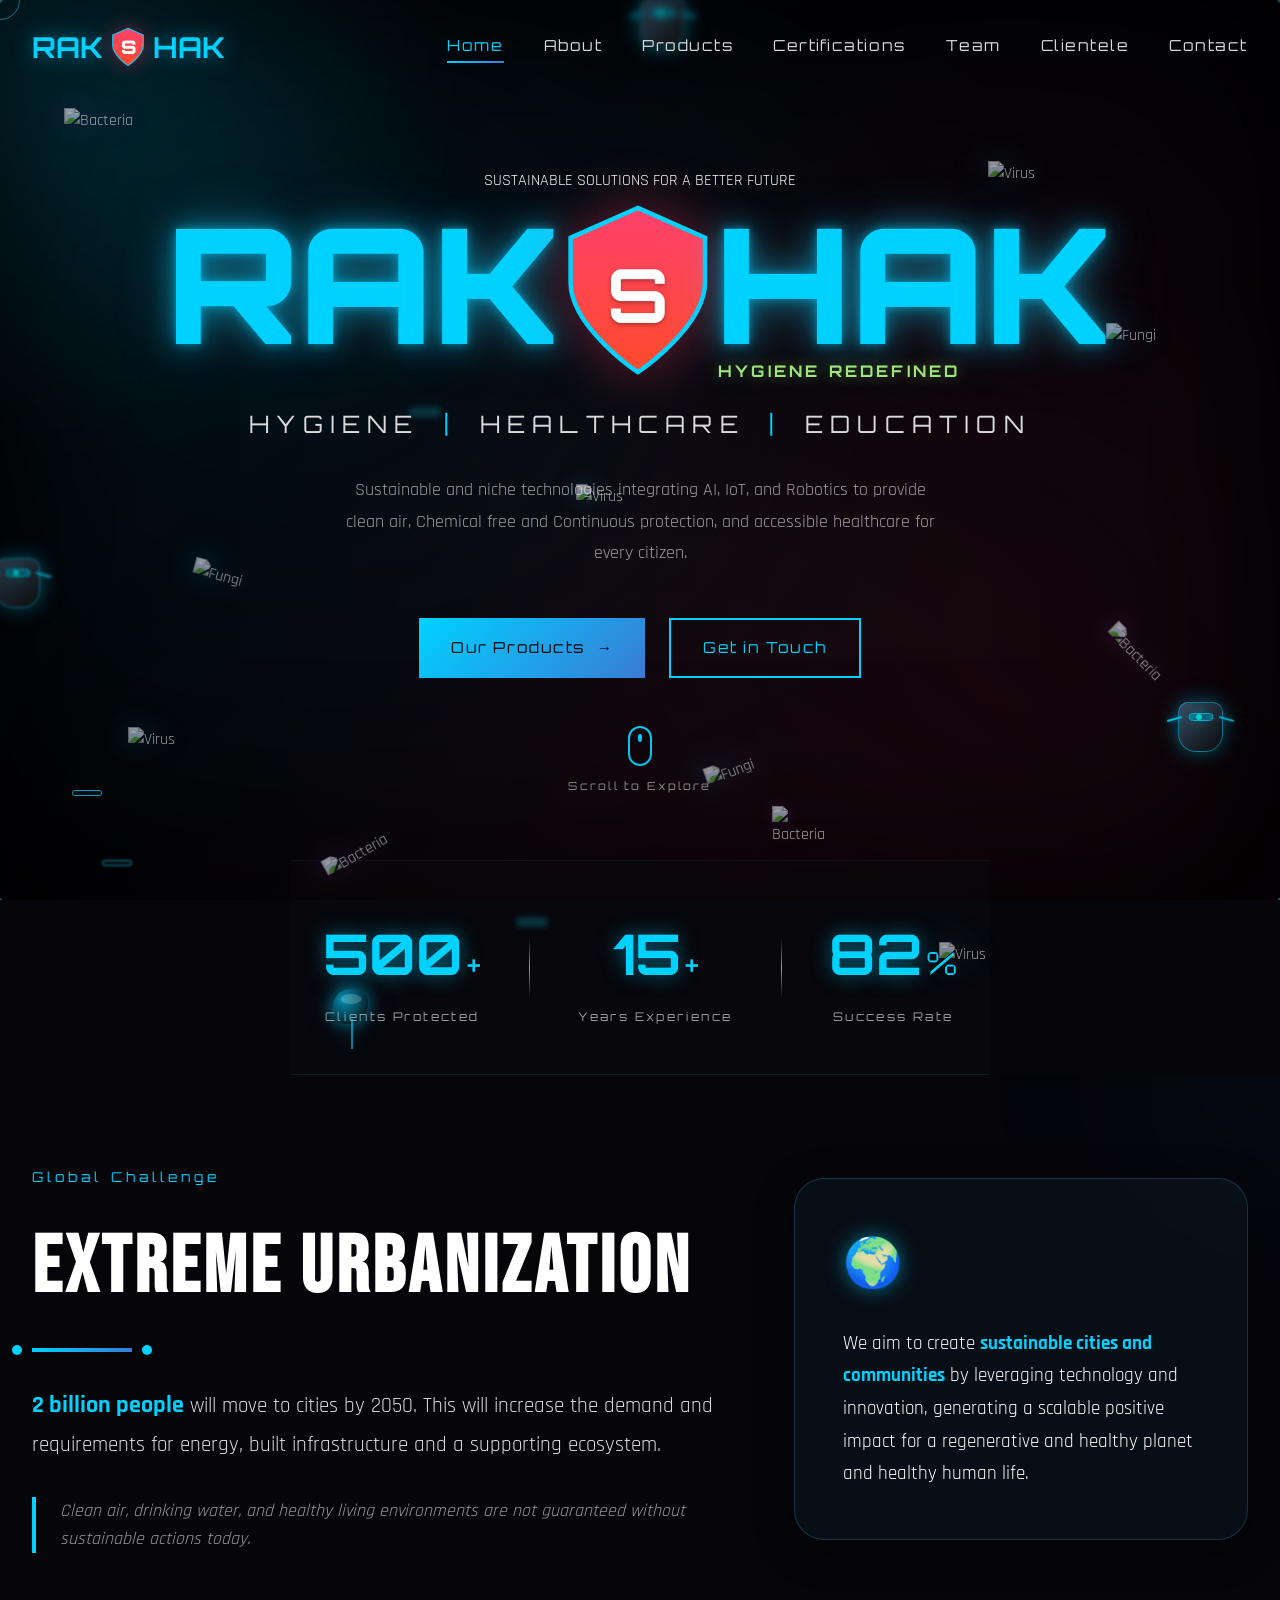
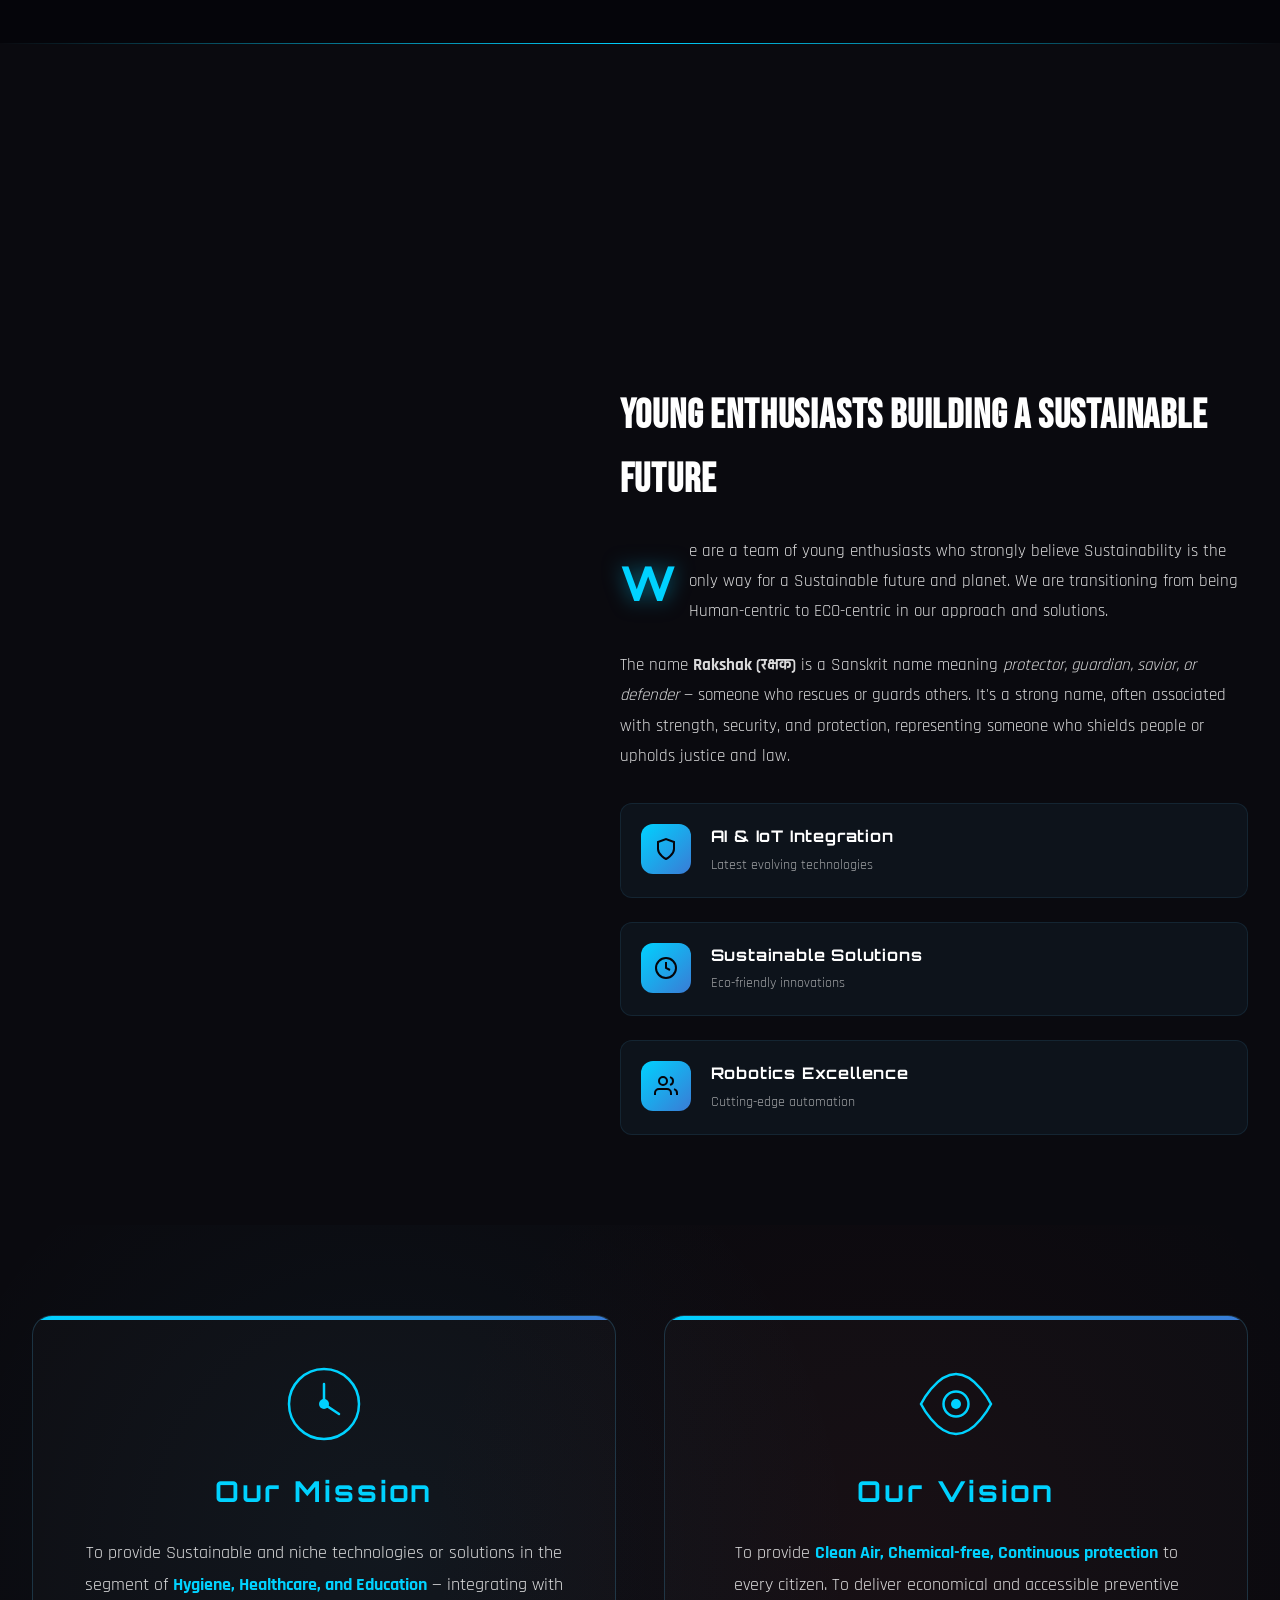
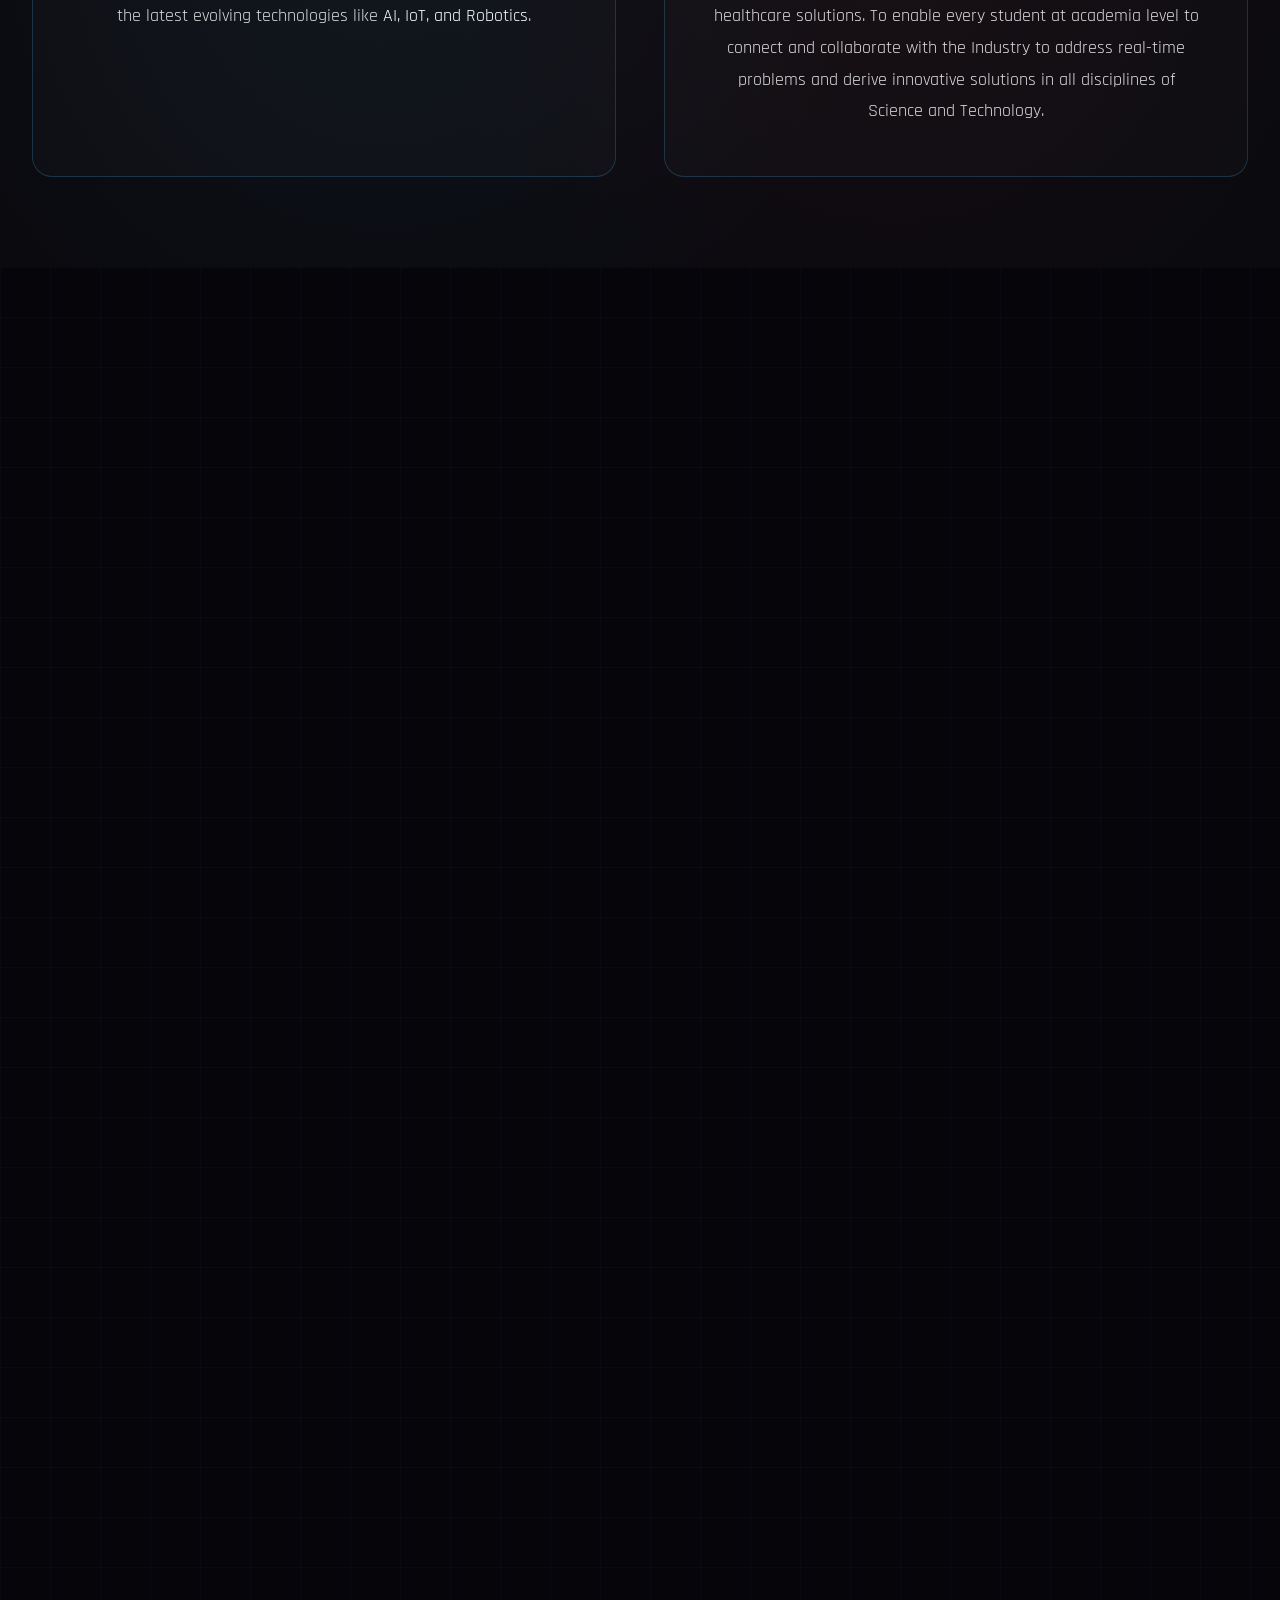
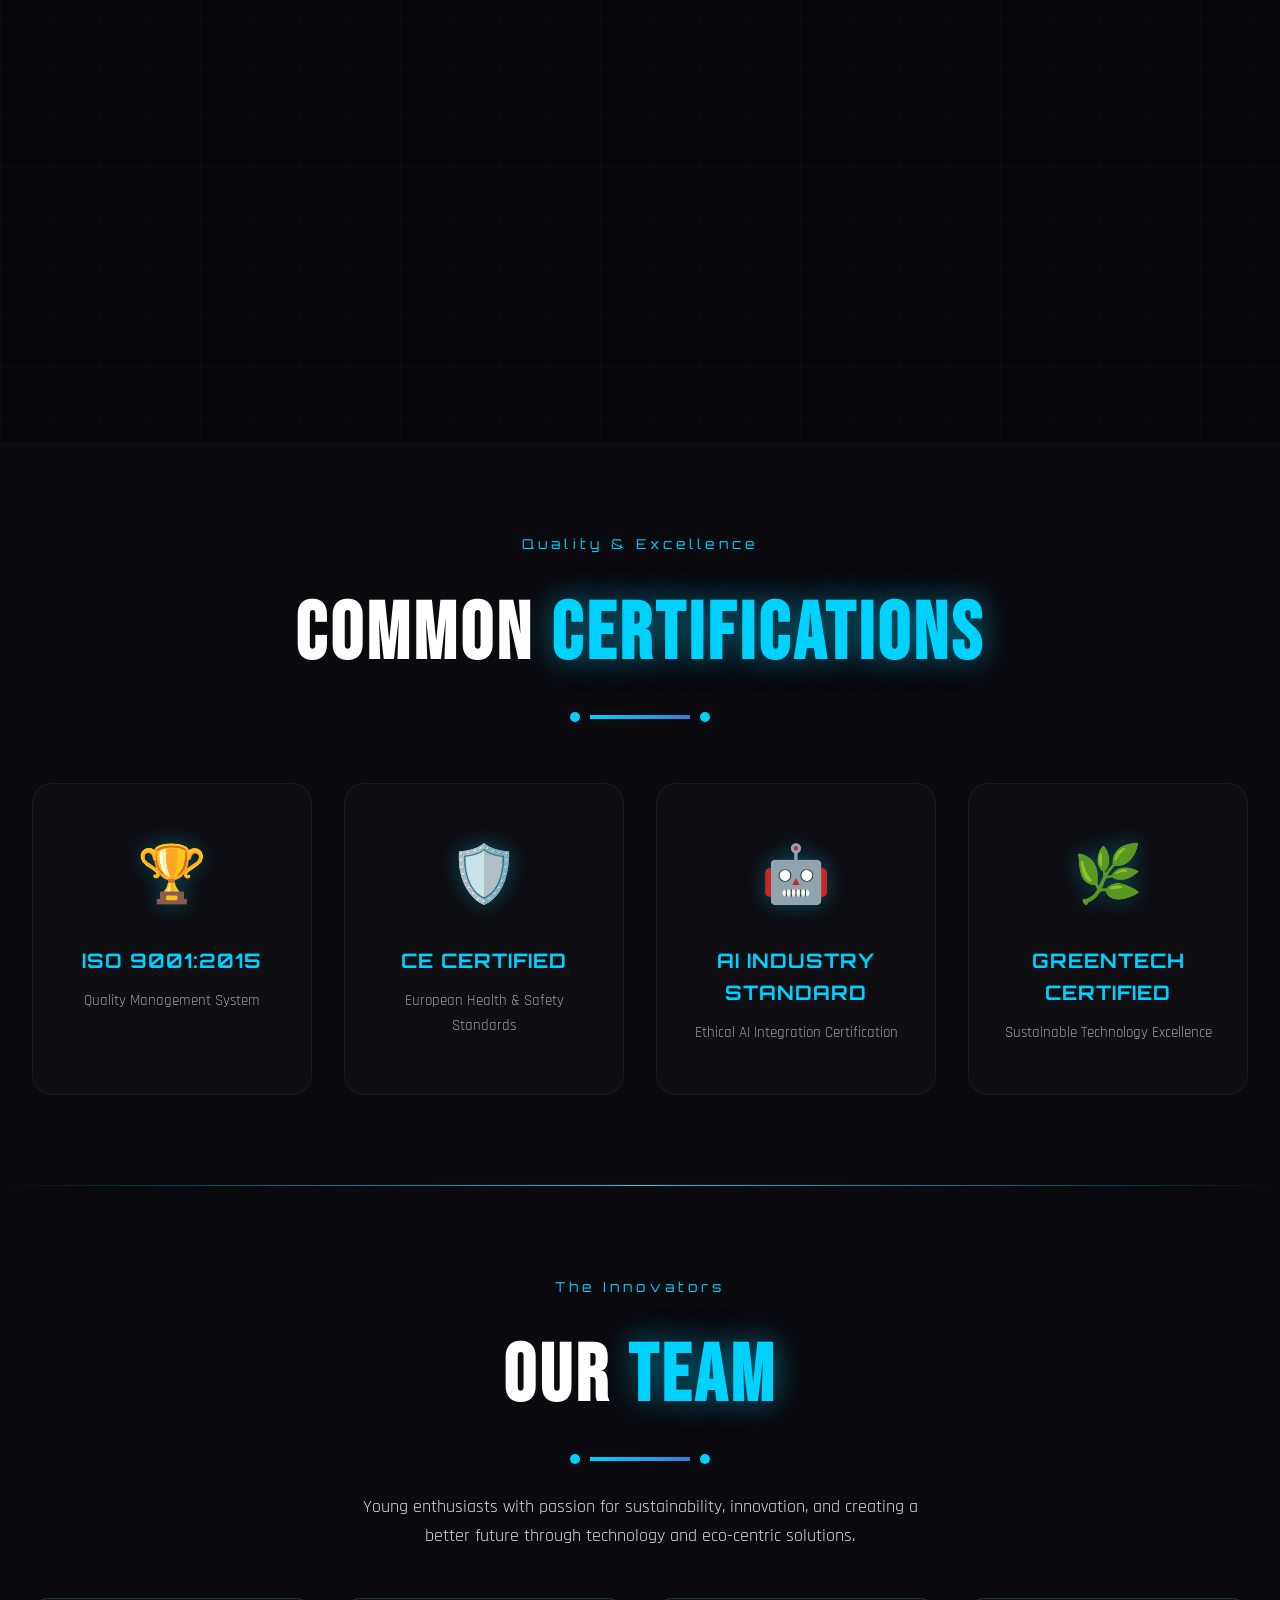
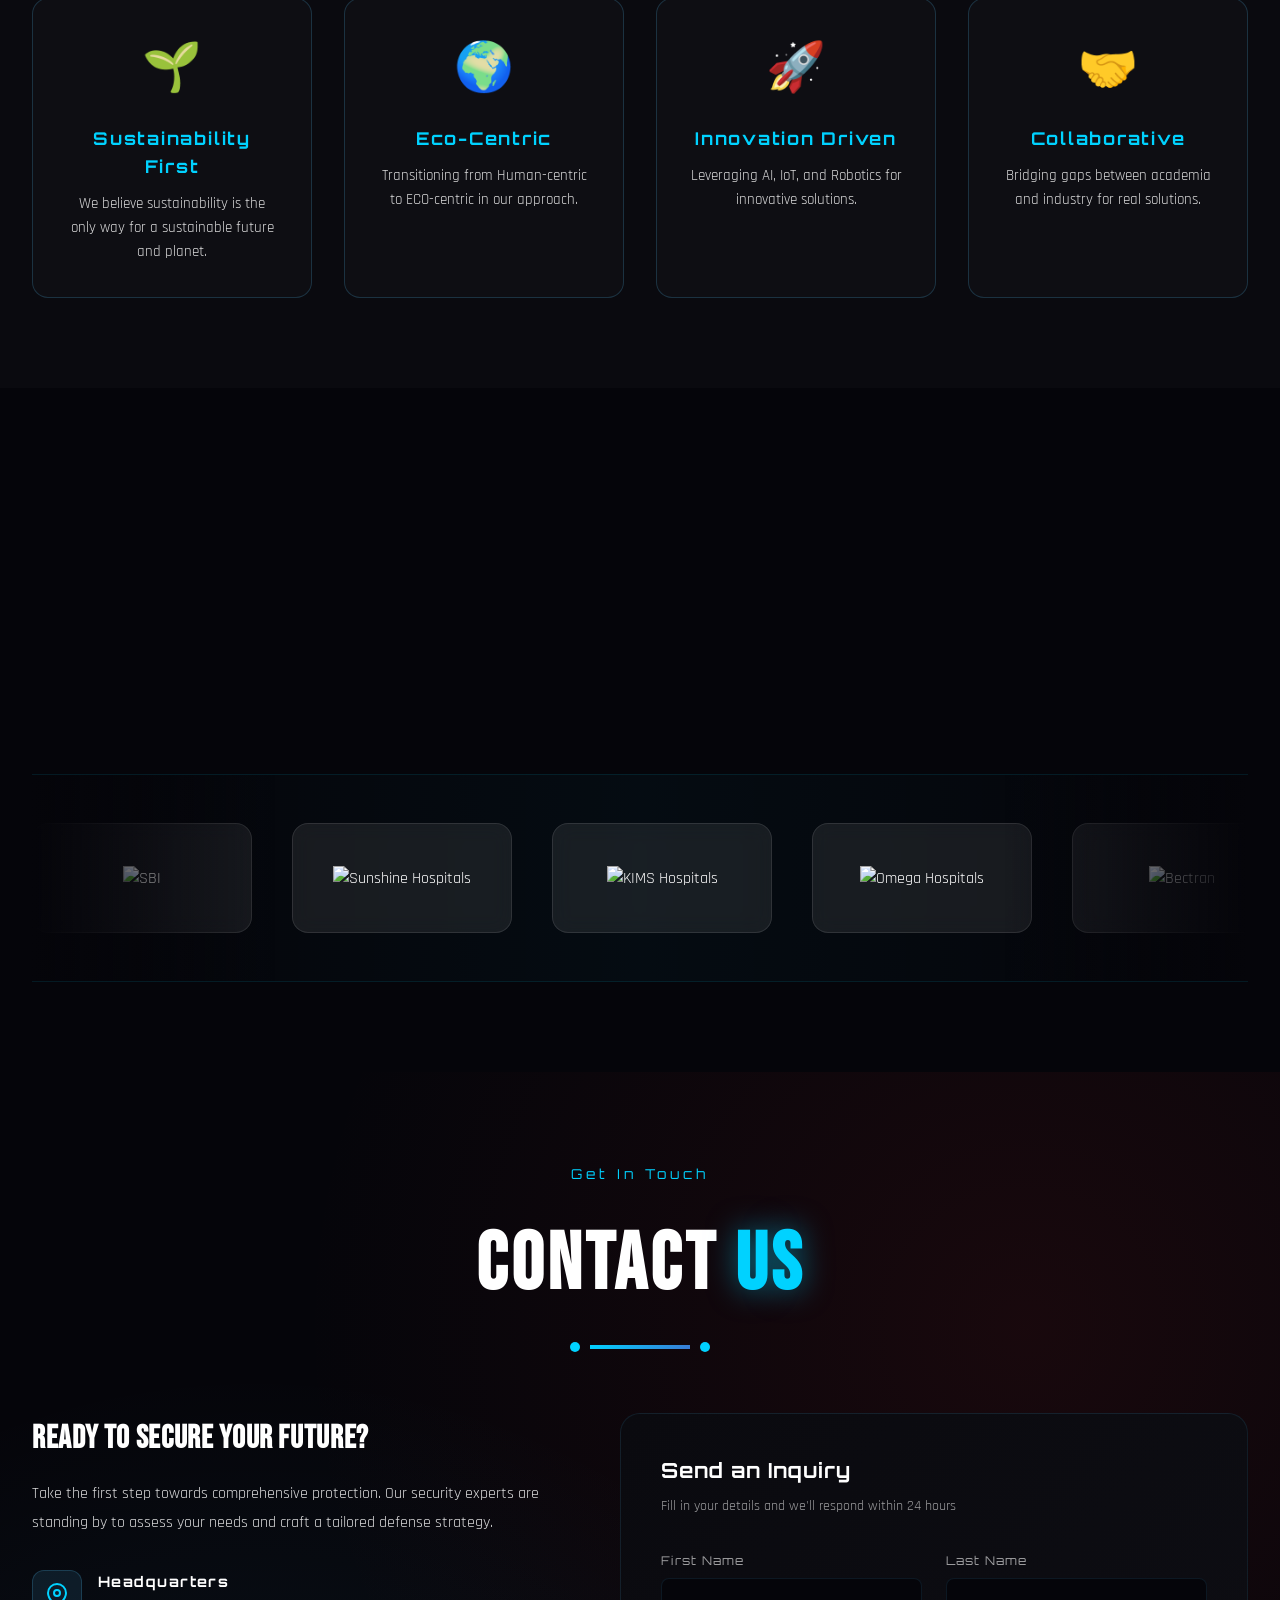
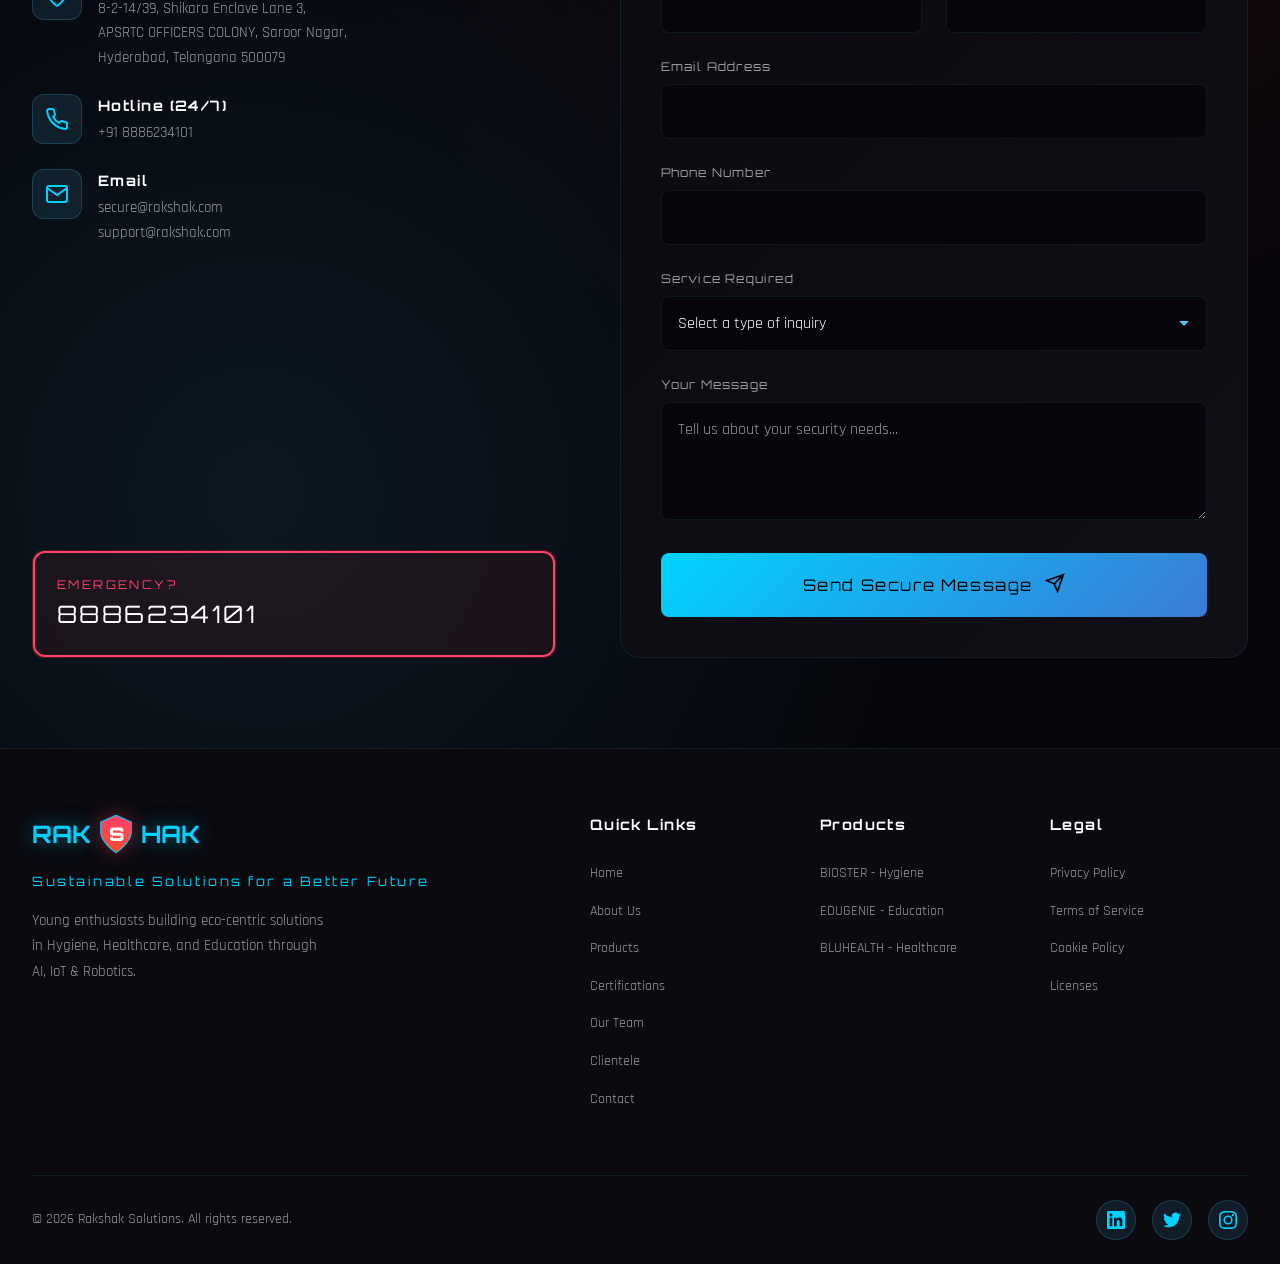
==== index.html @ afaf2c9b "fi: minor changes" ====
<!DOCTYPE html>
<html lang="en">

<head>
    <meta charset="UTF-8">
    <meta name="viewport" content="width=device-width, initial-scale=1.0">
    <title>Rakshak Solutions | Your Shield of Protection</title>
    <link rel="preconnect" href="https://fonts.googleapis.com">
    <link rel="preconnect" href="https://fonts.gstatic.com" crossorigin>
    <link
        href="https://fonts.googleapis.com/css2?family=Bebas+Neue&family=Orbitron:wght@400;500;600;700;800;900&family=Rajdhani:wght@300;400;500;600;700&display=swap"
        rel="stylesheet">
    <link rel="stylesheet" href="styles.css">
</head>

<body class="home-page">
    <script>
        if (sessionStorage.getItem('skipPreloader')) {
            document.documentElement.classList.add('skip-loader');
        }
    </script>
    <!-- Custom Cursor Glow -->
    <div id="cursor-glow"></div>
    <div id="cursor-outer"></div>

    <!-- Cinematic Atmosphere Layers -->
    <div class="atmosphere-burn"></div>
    <div class="vignette"></div>

    <!-- Preloader with Premium Effects -->
    <div class="preloader" id="preloader">
        <div class="splash-container">
            <!-- Atmospheric Depth -->
            <div class="splash-grid"></div>
            <div class="splash-reflection"></div>

            <!-- <div class="smoke-wrap">
                <img src="https://apks-mobile-apps.s3.ap-south-1.amazonaws.com/rakshak/smoke.png" alt="Smoke Background" class="smoke-image">
            </div> -->

            <div class="logo-wrap">
                <div class="splash-logo">
                    <span class="splash-logo-text">RAK</span>
                    <div class="splash-shield-container">
                        <svg viewBox="0 0 100 120" class="splash-shield-svg">
                            <defs>
                                <linearGradient id="splashShieldGrad" x1="0%" y1="0%" x2="0%" y2="100%">
                                    <stop offset="0%" style="stop-color:#ff416c" />
                                    <stop offset="100%" style="stop-color:#ff4b2b" />
                                </linearGradient>
                            </defs>
                            <path d="M50 5 L95 25 L95 55 C95 85 50 115 50 115 C50 115 5 85 5 55 L5 25 Z"
                                fill="url(#splashShieldGrad)" stroke="var(--color-blue-primary)" stroke-width="3" />
                            <text x="50" y="82" text-anchor="middle" class="splash-shield-s">S</text>
                        </svg>
                    </div>
                    <span class="splash-logo-text">HAK</span>
                </div>
                <div class="scan-bar"></div>
                <div class="holographic-glitch"></div>
            </div>
            <!-- Floating Visual Entities -->
            <div class="floating-entities">
                <div class="entity robot d1 depth-mid">
                    <div class="r-wing left"></div>
                    <div class="r-wing right"></div>
                </div>
                <div class="entity microbe m1 depth-back">
                    <div class="m-tail"></div>
                </div>
                <div class="entity virus v1 depth-front">
                    <div class="v-spike s1"></div>
                    <div class="v-spike s2 v-spike-short"></div>
                    <div class="v-spike s3"></div>
                    <div class="v-spike s4 v-spike-short"></div>
                    <div class="v-spike s5"></div>
                    <div class="v-spike s6 v-spike-short"></div>
                    <div class="v-spike s7"></div>
                    <div class="v-spike s8 v-spike-short"></div>
                    <div class="v-spike s9"></div>
                    <div class="v-spike s10 v-spike-short"></div>
                    <div class="v-spike s11"></div>
                    <div class="v-spike s12 v-spike-short"></div>
                </div>
                <!-- 3x Density Batch 1 -->
                <div class="entity virus v3 depth-mid">
                    <div class="v-spike s1"></div>
                    <div class="v-spike s3"></div>
                    <div class="v-spike s5"></div>
                    <div class="v-spike s7"></div>
                    <div class="v-spike s9"></div>
                </div>
                <div class="entity microbe m6 depth-back">
                    <div class="m-tail"></div>
                </div>
                <div class="entity drone d6 depth-mid"></div>
                <div class="entity robot r3 depth-front">
                    <div class="r-wing left"></div>
                    <div class="r-wing right"></div>
                </div>
                <!-- 3x Density Batch 2 -->
                <div class="entity virus v4 depth-mid">
                    <div class="v-spike s2"></div>
                    <div class="v-spike s4"></div>
                    <div class="v-spike s6"></div>
                    <div class="v-spike s8"></div>
                    <div class="v-spike s10"></div>
                </div>
                <div class="entity microbe m7 depth-back">
                    <div class="m-tail"></div>
                </div>
                <div class="entity phage m13 depth-mid">
                    <div class="phage-body"></div>
                    <div class="p-leg l1"></div>
                    <div class="p-leg l2"></div>
                </div>
                <div class="entity robot r4 depth-mid">
                    <div class="r-wing left"></div>
                    <div class="r-wing right"></div>
                </div>

                <div class="entity drone d2 depth-mid"></div>
                <div class="entity phage m5 depth-mid">
                    <div class="phage-body"></div>
                    <div class="p-leg l1"></div>
                    <div class="p-leg l2"></div>
                    <div class="p-leg l3"></div>
                </div>
                <div class="entity microbe m2 depth-back">
                    <div class="m-tail"></div>
                </div>
            </div>
            
            <!-- Real Floating Microorganism Images in Preloader -->
            <div class="floating-microbes-container preloader-microbes">
                <img src="https://apks-mobile-apps.s3.ap-south-1.amazonaws.com/rakshak/bacteria.png" alt="Bacteria" class="floating-microbe bacteria-preload-1">
                <img src="https://apks-mobile-apps.s3.ap-south-1.amazonaws.com/rakshak/virus.png" alt="Virus" class="floating-microbe virus-preload-1">
                <img src="https://apks-mobile-apps.s3.ap-south-1.amazonaws.com/rakshak/fungi.png" alt="Fungi" class="floating-microbe fungi-preload-1">
                <img src="https://apks-mobile-apps.s3.ap-south-1.amazonaws.com/rakshak/bacteria.png" alt="Bacteria" class="floating-microbe bacteria-preload-2">
                <img src="https://apks-mobile-apps.s3.ap-south-1.amazonaws.com/rakshak/virus.png" alt="Virus" class="floating-microbe virus-preload-2">
            </div>

            <div class="loader-content">
                <div class="loader-status">AUTHENTICATING SECURE PROTOCOLS</div>
                <div class="loader-bar-container">
                    <div class="loader-progress"></div>
                    <div class="loader-glitch"></div>
                </div>
                <div class="loader-percentage">0%</div>
            </div>
        </div>
    </div>

    <div class="canvas-container">
        <canvas id="particles"></canvas>
        <div class="nebula-overlay"></div>
    </div>

    <!-- Announcement Banner -->
    <!-- <div class="announcement-banner">
        <div class="banner-track">
            <div class="banner-item">
                <span class="banner-icon">📢</span>
                OFFICIAL ANNOUNCEMENT: <span class="highlight-text">RAKSHAK SOLUTIONS</span> IS NOW THE <span
                    class="highlight-text">AUTHORIZED DISTRIBUTOR</span> FOR <span class="highlight-text">BIOSTER</span>
                IN <span class="highlight-text">TELANGANA</span>!
            </div>
            <div class="banner-item">
                <span class="banner-icon">📢</span>
                OFFICIAL ANNOUNCEMENT: <span class="highlight-text">RAKSHAK SOLUTIONS</span> IS NOW THE <span
                    class="highlight-text">AUTHORIZED DISTRIBUTOR</span> FOR <span class="highlight-text">BIOSTER</span>
                IN <span class="highlight-text">TELANGANA</span>!
            </div>
            <div class="banner-item">
                <span class="banner-icon">📢</span>
                OFFICIAL ANNOUNCEMENT: <span class="highlight-text">RAKSHAK SOLUTIONS</span> IS NOW THE <span
                    class="highlight-text">AUTHORIZED DISTRIBUTOR</span> FOR <span class="highlight-text">BIOSTER</span>
                IN <span class="highlight-text">TELANGANA</span>!
            </div>
            <div class="banner-item">
                <span class="banner-icon">📢</span>
                OFFICIAL ANNOUNCEMENT: <span class="highlight-text">RAKSHAK SOLUTIONS</span> IS NOW THE <span
                    class="highlight-text">AUTHORIZED DISTRIBUTOR</span> FOR <span class="highlight-text">BIOSTER</span>
                IN <span class="highlight-text">TELANGANA</span>!
            </div>
        </div>
    </div> -->

    <!-- Navigation -->
    <nav class="navbar" id="navbar">
        <div class="nav-container">
            <a href="#home" class="nav-logo">
                <span class="logo-text">RAK</span>
                <span class="logo-shield-container">
                    <svg viewBox="0 0 100 120" class="nav-shield-svg">
                        <defs>
                            <linearGradient id="navShieldGrad" x1="0%" y1="0%" x2="0%" y2="100%">
                                <stop offset="0%" style="stop-color:#ff416c" />
                                <stop offset="100%" style="stop-color:#ff4b2b" />
                            </linearGradient>
                        </defs>
                        <path d="M50 5 L95 25 L95 55 C95 85 50 115 50 115 C50 115 5 85 5 55 L5 25 Z"
                            fill="url(#navShieldGrad)" stroke="var(--color-blue-primary)" stroke-width="3" />
                        <text x="50" y="82" text-anchor="middle" class="nav-shield-s">S</text>
                    </svg>
                </span>
                <span class="logo-text">HAK</span>
            </a>
            <div class="nav-toggle" id="navToggle">
                <span></span>
                <span></span>
                <span></span>
            </div>
            <ul class="nav-menu" id="navMenu">
                <li><a href="#home" class="nav-link active">Home</a></li>
                <li><a href="#about" class="nav-link">About</a></li>
                <li><a href="#products" class="nav-link">Products</a></li>
                <li><a href="#certifications" class="nav-link">Certifications</a></li>
                <li><a href="#team" class="nav-link">Team</a></li>
                <li><a href="#clientele" class="nav-link">Clientele</a></li>
                <li><a href="#contact" class="nav-link">Contact</a></li>
            </ul>
        </div>
    </nav>

    <!-- Hero Section -->
    <section id="home" class="hero">
        <div class="hero-bg">

            <!-- Floating Visual Entities -->
            <div class="floating-entities">
                <div class="entity virus d3 depth-back">
                    <div class="v-spike s1"></div>
                    <div class="v-spike s4"></div>
                    <div class="v-spike s7"></div>
                    <div class="v-spike s10"></div>
                </div>
                <!-- 3x Density Hero Batch 1 -->
                <div class="entity virus v5 depth-mid">
                    <div class="v-spike s1"></div>
                    <div class="v-spike s4"></div>
                    <div class="v-spike s7"></div>
                    <div class="v-spike s10"></div>
                    <div class="v-spike s2 v-spike-short"></div>
                    <div class="v-spike s8 v-spike-short"></div>
                </div>
                <div class="entity microbe m8 depth-back">
                    <div class="m-tail"></div>
                </div>
                <div class="entity robot r5 depth-front">
                    <div class="r-wing left"></div>
                    <div class="r-wing right"></div>
                </div>
                <div class="entity drone d8 depth-mid"></div>

                <div class="entity robot r1 depth-mid">
                    <div class="r-wing left"></div>
                    <div class="r-wing right"></div>
                </div>

                <!-- 3x Density Hero Batch 2 -->
                <div class="entity virus v6 depth-front">
                    <div class="v-spike s1"></div>
                    <div class="v-spike s3"></div>
                    <div class="v-spike s5"></div>
                    <div class="v-spike s7"></div>
                    <div class="v-spike s9"></div>
                    <div class="v-spike s11"></div>
                </div>
                <div class="entity microbe m9 depth-mid">
                    <div class="m-tail"></div>
                </div>
                <div class="entity robot r6 depth-back">
                    <div class="r-wing left"></div>
                    <div class="r-wing right"></div>
                </div>
                <div class="entity phage m14 depth-mid">
                    <div class="phage-body"></div>
                    <div class="p-leg l1"></div>
                    <div class="p-leg l2"></div>
                </div>

                <div class="entity virus v2 depth-mid">
                    <div class="v-spike s2"></div>
                    <div class="v-spike s5"></div>
                    <div class="v-spike s8"></div>
                    <div class="v-spike s11"></div>
                </div>

                <!-- 3x Density Hero Batch 3 -->
                <div class="entity virus v7 depth-back">
                    <div class="v-spike s2"></div>
                    <div class="v-spike s4"></div>
                    <div class="v-spike s6"></div>
                    <div class="v-spike s8"></div>
                </div>
                <div class="entity microbe m10 depth-front">
                    <div class="m-tail"></div>
                </div>
                <div class="entity robot r7 depth-mid">
                    <div class="r-wing left"></div>
                    <div class="r-wing right"></div>
                </div>
                <div class="entity drone d9 depth-back"></div>

                <div class="entity microbe m3 depth-front">
                    <div class="m-tail"></div>
                </div>

                <!-- 3x Density Hero Batch 4 -->
                <div class="entity virus v8 depth-mid">
                    <div class="v-spike s3"></div>
                    <div class="v-spike s9"></div>
                    <div class="v-spike s12"></div>
                </div>
                <div class="entity microbe m11 depth-back">
                    <div class="m-tail"></div>
                </div>
                <div class="entity robot r8 depth-front">
                    <div class="r-wing left"></div>
                </div>

                <div class="entity drone d4 depth-back"></div>
                <div class="entity phage d5 depth-mid">
                    <div class="phage-body"></div>
                    <div class="p-leg l1"></div>
                    <div class="p-leg l2"></div>
                    <div class="p-leg l3"></div>
                </div>
                <div class="entity microbe m4 depth-mid">
                    <div class="m-tail"></div>
                </div>
                <div class="entity robot r2 depth-front">
                    <div class="r-wing left"></div>
                    <div class="r-wing right"></div>
                </div>

                <!-- Final Polish Density -->
                <div class="entity virus v9 depth-mid">
                    <div class="v-spike s4"></div>
                </div>
                <div class="entity microbe m12 depth-back">
                    <div class="m-tail"></div>
                </div>
                <div class="entity drone d10 depth-front"></div>
            </div>
            
            <!-- Real Floating Microorganism Images -->
            <div class="floating-microbes-container">
                <!-- Bacteria Images -->
                <img src="https://apks-mobile-apps.s3.ap-south-1.amazonaws.com/rakshak/bacteria.png" alt="Bacteria" class="floating-microbe bacteria-1">
                <img src="https://apks-mobile-apps.s3.ap-south-1.amazonaws.com/rakshak/bacteria.png" alt="Bacteria" class="floating-microbe bacteria-2">
                <img src="https://apks-mobile-apps.s3.ap-south-1.amazonaws.com/rakshak/bacteria.png" alt="Bacteria" class="floating-microbe bacteria-3">
                <img src="https://apks-mobile-apps.s3.ap-south-1.amazonaws.com/rakshak/bacteria.png" alt="Bacteria" class="floating-microbe bacteria-4">
                
                <!-- Virus Images -->
                <img src="https://apks-mobile-apps.s3.ap-south-1.amazonaws.com/rakshak/virus.png" alt="Virus" class="floating-microbe virus-img-1">
                <img src="https://apks-mobile-apps.s3.ap-south-1.amazonaws.com/rakshak/virus.png" alt="Virus" class="floating-microbe virus-img-2">
                <img src="https://apks-mobile-apps.s3.ap-south-1.amazonaws.com/rakshak/virus.png" alt="Virus" class="floating-microbe virus-img-3">
                <img src="https://apks-mobile-apps.s3.ap-south-1.amazonaws.com/rakshak/virus.png" alt="Virus" class="floating-microbe virus-img-4">
                
                <!-- Fungi Images -->
                <img src="https://apks-mobile-apps.s3.ap-south-1.amazonaws.com/rakshak/fungi.png" alt="Fungi" class="floating-microbe fungi-1">
                <img src="https://apks-mobile-apps.s3.ap-south-1.amazonaws.com/rakshak/fungi.png" alt="Fungi" class="floating-microbe fungi-2">
                <img src="https://apks-mobile-apps.s3.ap-south-1.amazonaws.com/rakshak/fungi.png" alt="Fungi" class="floating-microbe fungi-3">
            </div>
        </div>
        <div class="hero-content">
            <div class="hero-badge">
                <span class="badge-dot"></span>
                SUSTAINABLE SOLUTIONS FOR A BETTER FUTURE
            </div>
            <h1 class="hero-title">
                <span class="title-line">
                    <span class="left-wing">
                        <span class="char">R</span><span class="char">A</span><span class="char">K</span>
                    </span>
                    <span class="title-shield-container">
                        <span class="title-shield">
                            <svg viewBox="0 0 100 120" class="inline-shield">
                                <defs>
                                    <linearGradient id="heroShieldGrad" x1="0%" y1="0%" x2="0%" y2="100%">
                                        <stop offset="0%" style="stop-color:#ff416c" />
                                        <stop offset="100%" style="stop-color:#ff4b2b" />
                                    </linearGradient>
                                </defs>
                                <path d="M50 5 L95 25 L95 55 C95 85 50 115 50 115 C50 115 5 85 5 55 L5 25 Z"
                                    fill="url(#heroShieldGrad)" stroke="var(--color-blue-primary)" stroke-width="3" />
                                <text x="50" y="82" text-anchor="middle" class="hero-shield-s">S</text>
                            </svg>
                        </span>
                    </span>
                    <span class="right-wing">
                        <span class="hak-group"><span class="char">H</span><span class="char">A</span><span class="char">K</span></span>
                        <div class="hero-subtitle">HYGIENE REDEFINED</div>
                    </span>
                </span>
            </h1>
            <p class="hero-tagline">
                <span class="tagline-word">HYGIENE</span>
                <span class="tagline-divider">|</span>
                <span class="tagline-word">HEALTHCARE</span>
                <span class="tagline-divider">|</span>
                <span class="tagline-word">EDUCATION</span>
            </p>
            <p class="hero-description">
                Sustainable and niche technologies integrating AI, IoT, and Robotics
                to provide clean air, Chemical free and Continuous protection, and accessible healthcare for every citizen.
            </p>
            <div class="hero-cta">
                <a href="#products" class="btn btn-primary">
                    <span class="btn-text">Our Products</span>
                    <span class="btn-icon">→</span>
                </a>
                <a href="#contact" class="btn btn-secondary">
                    <span class="btn-text">Get in Touch</span>
                </a>
            </div>
        </div>
        <div class="hero-scroll">
            <div class="scroll-indicator">
                <div class="scroll-dot"></div>
            </div>
            <span>Scroll to Explore</span>
        </div>
        <div class="hero-stats">
            <div class="stat-item">
                <span class="stat-number" data-count="500">0</span>
                <span class="stat-suffix">+</span>
                <span class="stat-label">Clients Protected</span>
            </div>
            <div class="stat-divider"></div>
            <div class="stat-item">
                <span class="stat-number" data-count="15">0</span>
                <span class="stat-suffix">+</span>
                <span class="stat-label">Years Experience</span>
            </div>
            <div class="stat-divider"></div>
            <div class="stat-item">
                <span class="stat-number" data-count="99">0</span>
                <span class="stat-suffix">%</span>
                <span class="stat-label">Success Rate</span>
            </div>
        </div>
    </section>

    <!-- Extreme Urbanization Section -->
    <section id="urbanization" class="urbanization">
        <div class="section-container">
            <div class="urban-grid">
                <div class="urban-content">
                    <span class="section-tag">Global Challenge</span>
                    <h2 class="urban-title">Extreme <span class="highlight">Urbanization</span></h2>
                    <div class="title-underline left"></div>
                    <p class="urban-main-text">
                        <strong>2 billion people</strong> will move to cities by 2050.
                        This will increase the demand and requirements for energy,
                        built infrastructure and a supporting ecosystem.
                    </p>
                    <div class="urban-quote">
                        <p>
                            Clean air, drinking water, and healthy living environments are not
                            guaranteed without sustainable actions today.
                        </p>
                    </div>
                </div>
                <div class="urban-mission">
                    <div class="mission-box">
                        <div class="mission-icon">🌍</div>
                        <p class="mission-desc">
                            We aim to create <strong>sustainable cities and communities</strong> by
                            leveraging technology and innovation, generating a scalable positive impact
                            for a regenerative and healthy planet and healthy human life.
                        </p>
                    </div>
                </div>
            </div>
        </div>
    </section>

    <!-- About Section -->
    <section id="about" class="about">
        <div class="section-container">
            <div class="section-header">
                <span class="section-tag">Who We Are</span>
                <h2 class="section-title">About <span class="highlight">Rakshak</span></h2>
                <div class="title-underline"></div>
            </div>
            <div class="about-content">
                <div class="about-visual">
                    <div class="about-image-container">
                        <div class="image-frame">
                            <div class="frame-corner top-left"></div>
                            <div class="frame-corner top-right"></div>
                            <div class="frame-corner bottom-left"></div>
                            <div class="frame-corner bottom-right"></div>
                            <div class="about-shield-display">
                                <img src="https://apks-mobile-apps.s3.ap-south-1.amazonaws.com/rakshak/logo.png" alt="Rakshak Logo" class="about-logo-img">
                                <div class="shield-pulse"></div>
                                <div class="shield-pulse delay-1"></div>
                                <div class="shield-pulse delay-2"></div>
                            </div>
                        </div>
                    </div>
                    <div class="floating-badge badge-1">
                        <span class="badge-icon">🌿</span>
                        <span>Eco-Centric</span>
                    </div>
                    <div class="floating-badge badge-2">
                        <span class="badge-icon">🔬</span>
                        <span>Tech Driven</span>
                    </div>
                </div>
                <div class="about-text">
                    <h3 class="about-subtitle">Young Enthusiasts Building a Sustainable Future</h3>
                    <p class="about-paragraph">
                        <span class="first-letter">W</span>e are a team of young enthusiasts who strongly believe
                        Sustainability is the only way for a Sustainable future and planet. We are transitioning
                        from being Human-centric to ECO-centric in our approach and solutions.
                    </p>
                    <p class="about-paragraph">
                        The name <strong>Rakshak (रक्षक)</strong> is a Sanskrit name meaning <em>protector, guardian,
                            savior, or defender</em> — someone who rescues or guards others. It's a strong name,
                        often associated with strength, security, and protection, representing
                        someone who shields people or upholds justice and law.
                    </p>
                    <div class="about-features">
                        <div class="feature-item">
                            <div class="feature-icon">
                                <svg viewBox="0 0 24 24" fill="none" stroke="currentColor" stroke-width="2">
                                    <path d="M12 22s8-4 8-10V5l-8-3-8 3v7c0 6 8 10 8 10z" />
                                </svg>
                            </div>
                            <div class="feature-content">
                                <h4>AI & IoT Integration</h4>
                                <p>Latest evolving technologies</p>
                            </div>
                        </div>
                        <div class="feature-item">
                            <div class="feature-icon">
                                <svg viewBox="0 0 24 24" fill="none" stroke="currentColor" stroke-width="2">
                                    <circle cx="12" cy="12" r="10" />
                                    <path d="M12 6v6l4 2" />
                                </svg>
                            </div>
                            <div class="feature-content">
                                <h4>Sustainable Solutions</h4>
                                <p>Eco-friendly innovations</p>
                            </div>
                        </div>
                        <div class="feature-item">
                            <div class="feature-icon">
                                <svg viewBox="0 0 24 24" fill="none" stroke="currentColor" stroke-width="2">
                                    <path d="M17 21v-2a4 4 0 0 0-4-4H5a4 4 0 0 0-4 4v2" />
                                    <circle cx="9" cy="7" r="4" />
                                    <path d="M23 21v-2a4 4 0 0 0-3-3.87" />
                                    <path d="M16 3.13a4 4 0 0 1 0 7.75" />
                                </svg>
                            </div>
                            <div class="feature-content">
                                <h4>Robotics Excellence</h4>
                                <p>Cutting-edge automation</p>
                            </div>
                        </div>
                    </div>
                </div>
            </div>
        </div>
    </section>

    <!-- Mission & Vision Section -->
    <section id="mission" class="mission-vision">
        <div class="section-container">
            <div class="mv-grid">
                <div class="mv-card mission-card">
                    <div class="mv-icon">
                        <svg viewBox="0 0 64 64" fill="none">
                            <circle cx="32" cy="32" r="28" stroke="currentColor" stroke-width="2" />
                            <path d="M32 16v16l12 8" stroke="currentColor" stroke-width="2" stroke-linecap="round" />
                            <circle cx="32" cy="32" r="4" fill="currentColor" />
                        </svg>
                    </div>
                    <h3 class="mv-title">Our Mission</h3>
                    <p class="mv-text">
                        To provide Sustainable and niche technologies or solutions in the segment of
                        <strong>Hygiene, Healthcare, and Education</strong> — integrating with the latest
                        evolving technologies like <em>AI, IoT, and Robotics</em>.
                    </p>
                </div>
                <div class="mv-card vision-card">
                    <div class="mv-icon">
                        <svg viewBox="0 0 64 64" fill="none">
                            <path d="M32 8c-16 0-28 24-28 24s12 24 28 24 28-24 28-24-12-24-28-24z" stroke="currentColor"
                                stroke-width="2" />
                            <circle cx="32" cy="32" r="10" stroke="currentColor" stroke-width="2" />
                            <circle cx="32" cy="32" r="4" fill="currentColor" />
                        </svg>
                    </div>
                    <h3 class="mv-title">Our Vision</h3>
                    <p class="mv-text">
                        To provide <strong>Clean Air, Chemical-free, Continuous protection</strong> to every citizen.
                        To deliver economical and accessible preventive healthcare solutions.
                        To enable every student at academia level to connect and collaborate with the Industry
                        to address real-time problems and derive innovative solutions in all disciplines of
                        Science and Technology.
                    </p>
                </div>
            </div>
        </div>
    </section>

    <!-- Products Section -->
    <section id="products" class="services">
        <div class="services-bg">
            <div class="grid-overlay"></div>
        </div>
        <div class="section-container">
            <div class="section-header">
                <span class="section-tag">What We Offer</span>
                <h2 class="section-title">Our <span class="highlight">Products</span></h2>
                <div class="title-underline"></div>
            </div>
            <div class="products-grid">
                <!-- BIOSTER -->
                <div class="product-card bioster" data-product="1">
                    <div class="card-glow bioster-glow"></div>
                    <div class="card-content">
                        <div class="product-icon bioster-icon">
                            <svg viewBox="0 0 64 64" fill="none">
                                <path d="M32 4C18 4 8 20 8 32c0 16 24 28 24 28s24-12 24-28c0-12-10-28-24-28z"
                                    stroke="currentColor" stroke-width="2" />
                                <circle cx="32" cy="28" r="8" stroke="currentColor" stroke-width="2" />
                                <path d="M32 36v12" stroke="currentColor" stroke-width="2" />
                                <path d="M24 44h16" stroke="currentColor" stroke-width="2" />
                            </svg>
                        </div>
                        <h3 class="product-title">BIOSTER</h3>
                        <span class="product-category">Hygiene Solutions</span>
                        <div class="distributor-badge">Authorized Distributor - Telangana</div>
                        <p class="product-desc">
                            Advanced bio-sterilization technology providing clean air,
                            chemical-free, and continuous protection for spaces.
                        </p>
                        <ul class="product-features">
                            <li><strong>Authorized Distributor - Telangana</strong></li>
                            <li>Clean Air Technology</li>
                            <li>Chemical-Free Protection</li>
                            <li>Continuous Sterilization</li>
                            <li><strong>Hardware Lease Plan:</strong> Access BIOSTER via tailored plans for healthcare,
                                offering seamless integration without upfront CAPEX costs.</li>
                        </ul>
                        <div class="product-actions">
                            <a href="bioster.html" class="btn btn-primary">
                                <span class="btn-text">View Details</span>
                                <span class="btn-icon">→</span>
                            </a>
                        </div>
                    </div>
                    <div class="card-number bioster-num">01</div>
                </div>

                <!-- EDUGENIE -->
                <div class="product-card edugenie" data-product="2">
                    <div class="card-glow edugenie-glow"></div>
                    <div class="card-content">
                        <div class="product-icon edugenie-icon">
                            <svg viewBox="0 0 64 64" fill="none">
                                <path d="M8 24l24-12 24 12-24 12-24-12z" stroke="currentColor" stroke-width="2" />
                                <path d="M16 28v16c0 4 7.2 8 16 8s16-4 16-8V28" stroke="currentColor"
                                    stroke-width="2" />
                                <path d="M56 24v20" stroke="currentColor" stroke-width="2" />
                                <circle cx="56" cy="48" r="4" stroke="currentColor" stroke-width="2" />
                            </svg>
                        </div>
                        <h3 class="product-title">EDUGENIE</h3>
                        <span class="product-category">Education Platform</span>
                        <p class="product-desc">
                            Enabling students at academia level to connect and collaborate
                            with Industry to address real-time problems and derive innovative solutions.
                        </p>
                        <ul class="product-features">
                            <li>Industry-Academia Connect</li>
                            <li>Real-time Problem Solving</li>
                            <li>Innovation Hub</li>
                        </ul>

                    </div>
                    <div class="card-number edugenie-num">02</div>
                </div>

                <!-- BLUHEALTH -->
                <div class="product-card bluhealth" data-product="3">
                    <div class="card-glow bluhealth-glow"></div>
                    <div class="card-content">
                        <div class="product-icon bluhealth-icon">
                            <svg viewBox="0 0 64 64" fill="none">
                                <path d="M32 8c-8 0-16 8-16 16 0 12 16 32 16 32s16-20 16-32c0-8-8-16-16-16z"
                                    stroke="currentColor" stroke-width="2" />
                                <path d="M24 24h16M32 16v16" stroke="currentColor" stroke-width="2"
                                    stroke-linecap="round" />
                            </svg>
                        </div>
                        <h3 class="product-title">BLUHEALTH</h3>
                        <span class="product-category">Healthcare Solutions</span>
                        <p class="product-desc">
                            Economical and accessible preventive healthcare solutions
                            for every citizen of the country.
                        </p>
                        <ul class="product-features">
                            <li>Preventive Healthcare</li>
                            <li>Accessible Solutions</li>
                            <li>Economical Options</li>
                        </ul>
                        <div class="product-actions">

                            <button class="video-trigger bluhealth-video-btn"
                                data-video="https://apks-mobile-apps.s3.ap-south-1.amazonaws.com/rakshak/demovedioBluHealth.mp4">
                                <span class="play-icon">▶</span> Watch Demo
                            </button>
                        </div>
                    </div>
                    <div class="card-number bluhealth-num">03</div>
                </div>

                <!-- STERIZEN -->
                <!-- <div class="product-card sterizen" data-product="4">
                    <div class="card-glow sterizen-glow"></div>
                    <div class="card-content">
                        <div class="product-icon sterizen-icon">
                            <img src="sterizen_logo.png" alt="Sterizen Logo" style="width: 100%; height: 100%; object-fit: contain;">
                        </div>
                        <h3 class="product-title">STERIZEN</h3>
                        <span class="product-category">Disinfection Simplified</span>
                        <p class="product-desc">
                            Advanced surface disinfection technology targeting resistant microbes
                            to prevent the spread of stronger pathogens in hospitals.
                        </p>
                        <ul class="product-features">
                            <li>High-Touch Surface Disinfection</li>
                            <li>Targets Resistant Microbes</li>
                            <li>Reduces Hospital Infections</li>
                        </ul>
                        <div class="product-actions">
                            <button class="video-trigger sterizen-video-btn"
                                style="border-color: var(--product-color); color: var(--product-color);"
                                data-video="https://apks-mobile-apps.s3.ap-south-1.amazonaws.com/rakshak/sterizen.mp4">
                                <span class="play-icon">▶</span> Watch Demo
                            </button>
                        </div>
                    </div>
                    <div class="card-number sterizen-num">04</div>
                </div> -->
            </div>
        </div>
    </section>

    <!-- Certifications Section -->
    <section id="certifications" class="certifications">
        <div class="section-container">
            <div class="section-header">
                <span class="section-tag">Quality & Excellence</span>
                <h2 class="section-title">Common <span class="highlight">Certifications</span></h2>
                <div class="title-underline"></div>
            </div>
            <div class="certs-grid">
                <div class="cert-card">
                    <div class="cert-icon">🏆</div>
                    <div class="cert-info">
                        <h4>ISO 9001:2015</h4>
                        <p>Quality Management System</p>
                    </div>
                </div>
                <div class="cert-card">
                    <div class="cert-icon">🛡️</div>
                    <div class="cert-info">
                        <h4>CE Certified</h4>
                        <p>European Health & Safety Standards</p>
                    </div>
                </div>
                <div class="cert-card">
                    <div class="cert-icon">🤖</div>
                    <div class="cert-info">
                        <h4>AI Industry Standard</h4>
                        <p>Ethical AI Integration Certification</p>
                    </div>
                </div>
                <div class="cert-card">
                    <div class="cert-icon">🌿</div>
                    <div class="cert-info">
                        <h4>GreenTech Certified</h4>
                        <p>Sustainable Technology Excellence</p>
                    </div>
                </div>
            </div>
        </div>
    </section>

    <!-- Team Section -->
    <section id="team" class="team">
        <div class="section-container">
            <div class="section-header">
                <span class="section-tag">The Innovators</span>
                <h2 class="section-title">Our <span class="highlight">Team</span></h2>
                <div class="title-underline"></div>
            </div>
            <p class="team-intro">
                Young enthusiasts with passion for sustainability, innovation, and creating
                a better future through technology and eco-centric solutions.
            </p>
            <div class="team-values">
                <div class="value-card">
                    <div class="value-icon">🌱</div>
                    <h4>Sustainability First</h4>
                    <p>We believe sustainability is the only way for a sustainable future and planet.</p>
                </div>
                <div class="value-card">
                    <div class="value-icon">🌍</div>
                    <h4>Eco-Centric</h4>
                    <p>Transitioning from Human-centric to ECO-centric in our approach.</p>
                </div>
                <div class="value-card">
                    <div class="value-icon">🚀</div>
                    <h4>Innovation Driven</h4>
                    <p>Leveraging AI, IoT, and Robotics for innovative solutions.</p>
                </div>
                <div class="value-card">
                    <div class="value-icon">🤝</div>
                    <h4>Collaborative</h4>
                    <p>Bridging gaps between academia and industry for real solutions.</p>
                </div>
            </div>
        </div>
    </section>

    <!-- Clientele Section -->
    <section id="clientele" class="clientele">
        <div class="section-container">
            <div class="section-header">
                <span class="section-tag">Global Network</span>
                <h2 class="section-title">OUR TRUSTED <span class="highlight">CLIENTELE</span></h2>
                <h3>WHERE CLEAN AND <span class="highlight">HYGEINE</span> SPACES MATTERS THEM MOST</h5>
                <div class="title-underline"></div>
            </div>

            <div class="client-marquee">
                <div class="client-track">
                    <!-- Set 1 (Extracted Logos) -->
                    <div class="client-logo-item" title="State Bank of India">
                        <img src="https://apks-mobile-apps.s3.ap-south-1.amazonaws.com/rakshak/client_logo_1.png" alt="SBI" class="partner-logo">
                    </div>
                    <div class="client-logo-item" title="Sunshine Hospitals">
                        <img src="https://apks-mobile-apps.s3.ap-south-1.amazonaws.com/rakshak/client_logo_2.png" alt="Sunshine Hospitals" class="partner-logo">
                    </div>
                    <div class="client-logo-item" title="KIMS Hospitals">
                        <img src="https://apks-mobile-apps.s3.ap-south-1.amazonaws.com/rakshak/client_logo_3.png" alt="KIMS Hospitals" class="partner-logo">
                    </div>
                    <div class="client-logo-item" title="Omega Hospitals">
                        <img src="https://apks-mobile-apps.s3.ap-south-1.amazonaws.com/rakshak/client_logo_4.png" alt="Omega Hospitals" class="partner-logo">
                    </div>
                    <div class="client-logo-item" title="Bectran">
                        <img src="https://apks-mobile-apps.s3.ap-south-1.amazonaws.com/rakshak/client_logo_5.png" alt="Bectran" class="partner-logo">
                    </div>
                    <div class="client-logo-item" title="St. Theresa's Hospital">
                        <img src="https://apks-mobile-apps.s3.ap-south-1.amazonaws.com/rakshak/client_logo_6.png" alt="St. Theresa's Hospital" class="partner-logo">
                    </div>
                    <div class="client-logo-item" title="Osmania General Hospital">
                        <img src="https://apks-mobile-apps.s3.ap-south-1.amazonaws.com/rakshak/client_logo_7.png" alt="Osmania General Hospital" class="partner-logo">
                    </div>
                    <div class="client-logo-item" title="Pinnacle Hospitals">
                        <img src="https://apks-mobile-apps.s3.ap-south-1.amazonaws.com/rakshak/client_logo_8.png" alt="Pinnacle Hospitals" class="partner-logo">
                    </div>
                    <div class="client-logo-item" title="Vaidhya">
                        <img src="https://apks-mobile-apps.s3.ap-south-1.amazonaws.com/rakshak/client_logo_9.png" alt="Vaidhya" class="partner-logo">
                    </div>
                    <div class="client-logo-item" title="Neon Lifesciences">
                        <img src="https://apks-mobile-apps.s3.ap-south-1.amazonaws.com/rakshak/client_logo_10.png" alt="Neon Lifesciences" class="partner-logo">
                    </div>
                    <div class="client-logo-item" title="NSIC">
                        <img src="https://apks-mobile-apps.s3.ap-south-1.amazonaws.com/rakshak/client_logo_11.png" alt="NSIC" class="partner-logo">
                    </div>
                    <div class="client-logo-item" title="Mudunuru">
                        <img src="https://apks-mobile-apps.s3.ap-south-1.amazonaws.com/rakshak/client_logo_12.png" alt="Mudunuru" class="partner-logo">
                    </div>
                    <div class="client-logo-item" title="APSRTC">
                        <img src="https://apks-mobile-apps.s3.ap-south-1.amazonaws.com/rakshak/client_logo_13.png" alt="APSRTC" class="partner-logo">
                    </div>
                    <div class="client-logo-item" title="AP Police">
                        <img src="https://apks-mobile-apps.s3.ap-south-1.amazonaws.com/rakshak/client_logo_14.png" alt="AP Police" class="partner-logo">
                    </div>
                    <div class="client-logo-item" title="Shri Saibaba Sansthan Trust Shirdi">
                        <img src="https://apks-mobile-apps.s3.ap-south-1.amazonaws.com/rakshak/client_logo_15.png" alt="Shri Saibaba Sansthan Trust Shirdi" class="partner-logo">
                    </div>
                    <div class="client-logo-item" title="Government of Andhra Pradesh">
                        <img src="https://apks-mobile-apps.s3.ap-south-1.amazonaws.com/rakshak/client_logo_16.png" alt="Govt of AP" class="partner-logo">
                    </div>
                    <div class="client-logo-item" title="Sun Square">
                        <img src="https://apks-mobile-apps.s3.ap-south-1.amazonaws.com/rakshak/client_logo_17.png" alt="Sun Square" class="partner-logo">
                    </div>
                    <div class="client-logo-item" title="Department of Health, AP">
                        <img src="https://apks-mobile-apps.s3.ap-south-1.amazonaws.com/rakshak/client_logo_18.png" alt="Dept of Health AP" class="partner-logo">
                    </div>
                    <div class="client-logo-item" title="Sify Technologies">
                        <img src="https://apks-mobile-apps.s3.ap-south-1.amazonaws.com/rakshak/client_logo_19.png" alt="Sify" class="partner-logo">
                    </div>
                    <div class="client-logo-item" title="Tesync">
                        <img src="https://apks-mobile-apps.s3.ap-south-1.amazonaws.com/rakshak/client_logo_20.png" alt="Tesync" class="partner-logo">
                    </div>
                   

                    <!-- Duplicate Set (Set 2) -->
                    <div class="client-logo-item" title="State Bank of India">
                        <img src="https://apks-mobile-apps.s3.ap-south-1.amazonaws.com/rakshak/client_logo_1.png" alt="SBI" class="partner-logo">
                    </div>
                    <div class="client-logo-item" title="Sunshine Hospitals">
                        <img src="https://apks-mobile-apps.s3.ap-south-1.amazonaws.com/rakshak/client_logo_2.png" alt="Sunshine Hospitals" class="partner-logo">
                    </div>
                    <div class="client-logo-item" title="KIMS Hospitals">
                        <img src="https://apks-mobile-apps.s3.ap-south-1.amazonaws.com/rakshak/client_logo_3.png" alt="KIMS Hospitals" class="partner-logo">
                    </div>
                    <div class="client-logo-item" title="Omega Hospitals">
                        <img src="https://apks-mobile-apps.s3.ap-south-1.amazonaws.com/rakshak/client_logo_4.png" alt="Omega Hospitals" class="partner-logo">
                    </div>
                    <div class="client-logo-item" title="Bectran">
                        <img src="https://apks-mobile-apps.s3.ap-south-1.amazonaws.com/rakshak/client_logo_5.png" alt="Bectran" class="partner-logo">
                    </div>
                    <div class="client-logo-item" title="St. Theresa's Hospital">
                        <img src="https://apks-mobile-apps.s3.ap-south-1.amazonaws.com/rakshak/client_logo_6.png" alt="St. Theresa's Hospital" class="partner-logo">
                    </div>
                    <div class="client-logo-item" title="Osmania General Hospital">
                        <img src="https://apks-mobile-apps.s3.ap-south-1.amazonaws.com/rakshak/client_logo_7.png" alt="Osmania General Hospital" class="partner-logo">
                    </div>
                    <div class="client-logo-item" title="Pinnacle Hospitals">
                        <img src="https://apks-mobile-apps.s3.ap-south-1.amazonaws.com/rakshak/client_logo_8.png" alt="Pinnacle Hospitals" class="partner-logo">
                    </div>
                    <div class="client-logo-item" title="Vaidhya">
                        <img src="https://apks-mobile-apps.s3.ap-south-1.amazonaws.com/rakshak/client_logo_9.png" alt="Vaidhya" class="partner-logo">
                    </div>
                    <div class="client-logo-item" title="Neon Lifesciences">
                        <img src="https://apks-mobile-apps.s3.ap-south-1.amazonaws.com/rakshak/client_logo_10.png" alt="Neon Lifesciences" class="partner-logo">
                    </div>
                    <div class="client-logo-item" title="NSIC">
                        <img src="https://apks-mobile-apps.s3.ap-south-1.amazonaws.com/rakshak/client_logo_11.png" alt="NSIC" class="partner-logo">
                    </div>
                    <div class="client-logo-item" title="Mudunuru">
                        <img src="https://apks-mobile-apps.s3.ap-south-1.amazonaws.com/rakshak/client_logo_12.png" alt="Mudunuru" class="partner-logo">
                    </div>
                    <div class="client-logo-item" title="APSRTC">
                        <img src="https://apks-mobile-apps.s3.ap-south-1.amazonaws.com/rakshak/client_logo_13.png" alt="APSRTC" class="partner-logo">
                    </div>
                    <div class="client-logo-item" title="AP Police">
                        <img src="https://apks-mobile-apps.s3.ap-south-1.amazonaws.com/rakshak/client_logo_14.png" alt="AP Police" class="partner-logo">
                    </div>
                    <div class="client-logo-item" title="Shri Saibaba Sansthan Trust Shirdi">
                        <img src="https://apks-mobile-apps.s3.ap-south-1.amazonaws.com/rakshak/client_logo_15.png" alt="Shri Saibaba Sansthan Trust Shirdi" class="partner-logo">
                    </div>
                    <div class="client-logo-item" title="Government of Andhra Pradesh">
                        <img src="https://apks-mobile-apps.s3.ap-south-1.amazonaws.com/rakshak/client_logo_16.png" alt="Govt of AP" class="partner-logo">
                    </div>
                    <div class="client-logo-item" title="Sun Square">
                        <img src="https://apks-mobile-apps.s3.ap-south-1.amazonaws.com/rakshak/client_logo_17.png" alt="Sun Square" class="partner-logo">
                    </div>
                    <div class="client-logo-item" title="Department of Health, AP">
                        <img src="https://apks-mobile-apps.s3.ap-south-1.amazonaws.com/rakshak/client_logo_18.png" alt="Dept of Health AP" class="partner-logo">
                    </div>
                    <div class="client-logo-item" title="Sify Technologies">
                        <img src="https://apks-mobile-apps.s3.ap-south-1.amazonaws.com/rakshak/client_logo_19.png" alt="Sify" class="partner-logo">
                    </div>
                    <div class="client-logo-item" title="Tesync">
                        <img src="https://apks-mobile-apps.s3.ap-south-1.amazonaws.com/rakshak/client_logo_20.png" alt="Tesync" class="partner-logo">
                    </div>
                    
                </div>
                </div>
            </div>
        </div>
    </section>

    <!-- Video Modal -->
    <div id="videoModal" class="video-modal">
        <div class="modal-overlay"></div>
        <div class="modal-content">
            <button class="modal-close">&times;</button>
            <div class="video-container">
                <video id="modalVideo" controls preload="none">
                    <source src="" type="video/mp4">
                    Your browser does not support the video tag.
                </video>
            </div>
        </div>
    </div>

    <!-- Contact Section -->
    <section id="contact" class="contact">
        <div class="contact-bg">
            <div class="contact-grid"></div>
        </div>
        <div class="section-container">
            <div class="section-header">
                <span class="section-tag">Get In Touch</span>
                <h2 class="section-title">Contact <span class="highlight">Us</span></h2>
                <div class="title-underline"></div>
            </div>
            <div class="contact-content">
                <div class="contact-info">
                    <h3 class="contact-subtitle">Ready to Secure Your Future?</h3>
                    <p class="contact-description">
                        Take the first step towards comprehensive protection.
                        Our security experts are standing by to assess your needs
                        and craft a tailored defense strategy.
                    </p>
                    <div class="contact-details">
                        <div class="contact-item">
                            <div class="contact-icon">
                                <svg viewBox="0 0 24 24" fill="none" stroke="currentColor" stroke-width="2">
                                    <path d="M21 10c0 7-9 13-9 13s-9-6-9-13a9 9 0 0 1 18 0z" />
                                    <circle cx="12" cy="10" r="3" />
                                </svg>
                            </div>
                            <div class="contact-text">
                                <h4>Headquarters</h4>
                                <p>8-2-14/39, Shikara Enclave Lane 3,<br>APSRTC OFFICERS COLONY, Saroor
                                    Nagar,<br>Hyderabad, Telangana 500079</p>
                            </div>
                        </div>
                        <div class="contact-item">
                            <div class="contact-icon">
                                <svg viewBox="0 0 24 24" fill="none" stroke="currentColor" stroke-width="2">
                                    <path
                                        d="M22 16.92v3a2 2 0 0 1-2.18 2 19.79 19.79 0 0 1-8.63-3.07 19.5 19.5 0 0 1-6-6 19.79 19.79 0 0 1-3.07-8.67A2 2 0 0 1 4.11 2h3a2 2 0 0 1 2 1.72 12.84 12.84 0 0 0 .7 2.81 2 2 0 0 1-.45 2.11L8.09 9.91a16 16 0 0 0 6 6l1.27-1.27a2 2 0 0 1 2.11-.45 12.84 12.84 0 0 0 2.81.7A2 2 0 0 1 22 16.92z" />
                                </svg>
                            </div>
                            <div class="contact-text">
                                <h4>Hotline (24/7)</h4>
                                <p><a href="tel:+918886234101" style="color: inherit;">+91 8886234101</a></p>
                            </div>
                        </div>
                        <div class="contact-item">
                            <div class="contact-icon">
                                <svg viewBox="0 0 24 24" fill="none" stroke="currentColor" stroke-width="2">
                                    <path
                                        d="M4 4h16c1.1 0 2 .9 2 2v12c0 1.1-.9 2-2 2H4c-1.1 0-2-.9-2-2V6c0-1.1.9-2 2-2z" />
                                    <polyline points="22,6 12,13 2,6" />
                                </svg>
                            </div>
                            <div class="contact-text">
                                <h4>Email</h4>
                                <p>secure@rakshak.com<br>support@rakshak.com</p>
                            </div>
                        </div>
                    </div>
                    <div class="emergency-box">
                        <div class="emergency-pulse"></div>
                        <div class="emergency-content">
                            <span class="emergency-label">EMERGENCY?</span>
                            <span class="emergency-number"><a href="tel:+918886234101"
                                    style="color: inherit;">8886234101</a></span>
                        </div>
                    </div>
                </div>
                <div class="contact-form-container">
                    <form class="contact-form" id="contactForm">
                        <div class="form-header">
                            <h3>Send an Inquiry</h3>
                            <p>Fill in your details and we'll respond within 24 hours</p>
                        </div>
                        <div class="form-row">
                            <div class="form-group">
                                <label for="firstName">First Name</label>
                                <input type="text" id="firstName" name="firstName" required>
                                <span class="input-focus"></span>
                            </div>
                            <div class="form-group">
                                <label for="lastName">Last Name</label>
                                <input type="text" id="lastName" name="lastName" required>
                                <span class="input-focus"></span>
                            </div>
                        </div>
                        <div class="form-group">
                            <label for="email">Email Address</label>
                            <input type="email" id="email" name="email" required>
                            <span class="input-focus"></span>
                        </div>
                        <div class="form-group">
                            <label for="phone">Phone Number</label>
                            <input type="tel" id="phone" name="phone">
                            <span class="input-focus"></span>
                        </div>
                        <div class="form-group">
                            <label for="service">Service Required</label>
                            <select id="service" name="service" required>
                                <option value="">Select a type of inquiry</option>
                                <option value="demo">Request a Demo</option>
                                <option value="reseller">Become a Reseller</option>
                                <option value="general">General Inquiry</option>
                            </select>
                            <span class="input-focus"></span>
                        </div>
                        <div class="form-group">
                            <label for="message">Your Message</label>
                            <textarea id="message" name="message" rows="4"
                                placeholder="Tell us about your security needs..."></textarea>
                            <span class="input-focus"></span>
                        </div>
                        <button type="submit" class="form-submit">
                            <span class="btn-text">Send Secure Message</span>
                            <span class="btn-icon">
                                <svg viewBox="0 0 24 24" fill="none" stroke="currentColor" stroke-width="2">
                                    <path d="M22 2L11 13M22 2l-7 20-4-9-9-4 20-7z" />
                                </svg>
                            </span>
                        </button>
                    </form>
                </div>
            </div>
        </div>
    </section>

    <!-- Footer -->
    <footer class="footer">
        <div class="footer-content">
            <div class="footer-main">
                <div class="footer-brand">
                    <div class="footer-logo">
                        <span class="logo-text">RAK</span>
                        <span class="logo-shield-container">
                            <svg viewBox="0 0 100 120" class="nav-shield-svg">
                                <path d="M50 5 L95 25 L95 55 C95 85 50 115 50 115 C50 115 5 85 5 55 L5 25 Z"
                                    fill="url(#navShieldGrad)" stroke="var(--color-blue-primary)" stroke-width="3" />
                                <text x="50" y="82" text-anchor="middle" class="nav-shield-s">S</text>
                            </svg>
                        </span>
                        <span class="logo-text">HAK</span>
                    </div>
                    <p class="footer-tagline">Sustainable Solutions for a Better Future</p>
                    <p class="footer-description">
                        Young enthusiasts building eco-centric solutions in
                        Hygiene, Healthcare, and Education through AI, IoT & Robotics.
                    </p>
                </div>
                <div class="footer-links">
                    <div class="footer-column">
                        <h4>Quick Links</h4>
                        <ul>
                            <li><a href="#home">Home</a></li>
                            <li><a href="#about">About Us</a></li>
                            <li><a href="#products">Products</a></li>
                            <li><a href="#certifications">Certifications</a></li>
                            <li><a href="#team">Our Team</a></li>
                            <li><a href="#clientele">Clientele</a></li>
                            <li><a href="#contact">Contact</a></li>
                        </ul>
                    </div>
                    <div class="footer-column">
                        <h4>Products</h4>
                        <ul>
                            <li><a href="#products">BIOSTER - Hygiene</a></li>
                            <li><a href="#products">EDUGENIE - Education</a></li>
                            <li><a href="#products">BLUHEALTH - Healthcare</a></li>
                        </ul>
                    </div>
                    <div class="footer-column">
                        <h4>Legal</h4>
                        <ul>
                            <li><a href="#">Privacy Policy</a></li>
                            <li><a href="#">Terms of Service</a></li>
                            <li><a href="#">Cookie Policy</a></li>
                            <li><a href="#">Licenses</a></li>
                        </ul>
                    </div>
                </div>
            </div>
            <div class="footer-bottom">
                <div class="footer-copyright">
                    © 2026 Rakshak Solutions. All rights reserved.
                </div>
                <div class="footer-social">
                    <a href="#" class="social-icon" aria-label="LinkedIn">
                        <svg viewBox="0 0 24 24" fill="currentColor">
                            <path
                                d="M20.447 20.452h-3.554v-5.569c0-1.328-.027-3.037-1.852-3.037-1.853 0-2.136 1.445-2.136 2.939v5.667H9.351V9h3.414v1.561h.046c.477-.9 1.637-1.85 3.37-1.85 3.601 0 4.267 2.37 4.267 5.455v6.286zM5.337 7.433c-1.144 0-2.063-.926-2.063-2.065 0-1.138.92-2.063 2.063-2.063 1.14 0 2.064.925 2.064 2.063 0 1.139-.925 2.065-2.064 2.065zm1.782 13.019H3.555V9h3.564v11.452zM22.225 0H1.771C.792 0 0 .774 0 1.729v20.542C0 23.227.792 24 1.771 24h20.451C23.2 24 24 23.227 24 22.271V1.729C24 .774 23.2 0 22.222 0h.003z" />
                        </svg>
                    </a>
                    <a href="#" class="social-icon" aria-label="Twitter">
                        <svg viewBox="0 0 24 24" fill="currentColor">
                            <path
                                d="M23.953 4.57a10 10 0 01-2.825.775 4.958 4.958 0 002.163-2.723c-.951.555-2.005.959-3.127 1.184a4.92 4.92 0 00-8.384 4.482C7.69 8.095 4.067 6.13 1.64 3.162a4.822 4.822 0 00-.666 2.475c0 1.71.87 3.213 2.188 4.096a4.904 4.904 0 01-2.228-.616v.06a4.923 4.923 0 003.946 4.827 4.996 4.996 0 01-2.212.085 4.936 4.936 0 004.604 3.417 9.867 9.867 0 01-6.102 2.105c-.39 0-.779-.023-1.17-.067a13.995 13.995 0 007.557 2.209c9.053 0 13.998-7.496 13.998-13.985 0-.21 0-.42-.015-.63A9.935 9.935 0 0024 4.59z" />
                        </svg>
                    </a>
                    <a href="#" class="social-icon" aria-label="Instagram">
                        <svg viewBox="0 0 24 24" fill="currentColor">
                            <path
                                d="M12 2.163c3.204 0 3.584.012 4.85.07 3.252.148 4.771 1.691 4.919 4.919.058 1.265.069 1.645.069 4.849 0 3.205-.012 3.584-.069 4.849-.149 3.225-1.664 4.771-4.919 4.919-1.266.058-1.644.07-4.85.07-3.204 0-3.584-.012-4.849-.07-3.26-.149-4.771-1.699-4.919-4.92-.058-1.265-.07-1.644-.07-4.849 0-3.204.013-3.583.07-4.849.149-3.227 1.664-4.771 4.919-4.919 1.266-.057 1.645-.069 4.849-.069zM12 0C8.741 0 8.333.014 7.053.072 2.695.272.273 2.69.073 7.052.014 8.333 0 8.741 0 12c0 3.259.014 3.668.072 4.948.2 4.358 2.618 6.78 6.98 6.98C8.333 23.986 8.741 24 12 24c3.259 0 3.668-.014 4.948-.072 4.354-.2 6.782-2.618 6.979-6.98.059-1.28.073-1.689.073-4.948 0-3.259-.014-3.667-.072-4.947-.196-4.354-2.617-6.78-6.979-6.98C15.668.014 15.259 0 12 0zm0 5.838a6.162 6.162 0 100 12.324 6.162 6.162 0 000-12.324zM12 16a4 4 0 110-8 4 4 0 010 8zm6.406-11.845a1.44 1.44 0 100 2.881 1.44 1.44 0 000-2.881z" />
                        </svg>
                    </a>
                </div>
            </div>
        </div>
    </footer>

    <script src="script.js?v=2"></script>
</body>

</html>
---- styles.css ----
/* ============================================
   RAKSHAK SOLUTIONS - PREMIUM SECURITY THEME
   ============================================ */

/* CSS Variables */
:root {
    /* Crazy Premium - High Definition Palette */
    --color-blue-primary: #00d2ff;
    --color-blue-secondary: #3a7bd5;
    --color-blue-glow: rgba(0, 210, 255, 0.5);
    --color-gold-accent: #f5af19;
    --color-red-primary: #ff416c;
    --color-red-glow: rgba(255, 65, 108, 0.4);
    --color-bg-primary: #05050a;
    --color-bg-secondary: #0a0a0f;
    --color-bg-tertiary: #0f0f15;

    /* Text Colors */
    --color-text-primary: #ffffff;
    --color-text-secondary: rgba(255, 255, 255, 0.85);
    --color-text-muted: rgba(255, 255, 255, 0.6);

    /* Gradients */
    --gradient-blue: linear-gradient(135deg, #00d2ff 0%, #3a7bd5 100%);
    --gradient-red: linear-gradient(180deg, #ff416c 0%, #ff4b2b 100%);
    --gradient-dark: linear-gradient(180deg, #05050a 0%, #0f0f15 100%);

    /* Typography */
    --font-display: 'Orbitron', sans-serif;
    --font-heading: 'Bebas Neue', sans-serif;
    --font-body: 'Rajdhani', sans-serif;

    /* Spacing & Transitions */
    --section-padding: clamp(4rem, 10vh, 10rem);
    --container-max: 1400px;
    --transition-fast: 0.2s cubic-bezier(0.4, 0, 0.2, 1);
    --transition-medium: 0.5s cubic-bezier(0.4, 0, 0.2, 1);
    --transition-slow: 0.8s cubic-bezier(0.4, 0, 0.2, 1);
}

/* BIOSTER GREEN THEME OVERRIDE */
.bioster-page {
    --color-blue-primary: #a8ff78;
    /* Vibrant Bio-Green */
    --color-blue-secondary: #43e97b;
    --color-blue-glow: rgba(168, 255, 120, 0.5);
    --gradient-blue: linear-gradient(135deg, #a8ff78 0%, #43e97b 100%);
}


/* ============================================
   ANNOUNCEMENT BANNER
   ============================================ */
.announcement-banner {
    position: fixed;
    top: 0;
    left: 0;
    width: 100%;
    height: 40px;
    background: var(--gradient-red);
    z-index: 2000;
    display: flex;
    align-items: center;
    overflow: hidden;
    border-bottom: 2px solid var(--color-blue-primary);
    box-shadow: 0 2px 15px rgba(255, 65, 108, 0.3);
}

.banner-track {
    display: flex;
    white-space: nowrap;
    animation: bannerMarquee 40s linear infinite;
    will-change: transform;
}

.banner-track:hover {
    animation-play-state: paused;
}

.banner-item {
    display: flex;
    align-items: center;
    gap: 1.5rem;
    padding: 0 3rem;
    color: white;
    font-family: var(--font-display);
    font-size: 0.9rem;
    font-weight: 700;
    letter-spacing: 0.08em;
    text-transform: uppercase;
}

.banner-icon {
    font-size: 1.2rem;
    filter: drop-shadow(0 0 5px rgba(255, 255, 255, 0.5));
}

.highlight-text {
    color: #fff;
    text-shadow: 0 0 10px var(--color-blue-glow);
    padding: 0 0.3rem;
}

@keyframes bannerMarquee {
    0% {
        transform: translateX(0);
    }

    100% {
        transform: translateX(-50%);
    }
}

@media (max-width: 768px) {
    .announcement-banner {
        height: 35px;
    }

    .banner-item {
        font-size: 0.7rem;
        padding: 0 1.5rem;
        gap: 0.8rem;
    }
}


/* ============================================
   CURSOR FOLLOW EFFECT (CRAZY PREMIUM)
   ============================================ */
#cursor-glow {
    position: fixed;
    width: 800px;
    height: 800px;
    background: radial-gradient(circle,
            rgba(0, 210, 255, 0.25) 0%,
            rgba(0, 210, 255, 0.1) 40%,
            transparent 80%);
    top: 0;
    left: 0;
    pointer-events: none;
    z-index: 0;
    mix-blend-mode: screen;
    will-change: transform;
    filter: blur(40px);
}

#cursor-outer {
    position: fixed;
    width: 40px;
    height: 40px;
    border: 1px solid rgba(0, 210, 255, 0.5);
    border-radius: 50%;
    top: 0;
    left: 0;
    transform: translate(-50%, -50%);
    pointer-events: none;
    z-index: 10001;
    transition: width 0.3s ease, height 0.3s ease, background 0.3s ease;
    will-change: transform;
}

/* Atmosphere Layers */
.atmosphere-burn {
    position: fixed;
    inset: 0;
    background: radial-gradient(circle at 50% 120%, rgba(255, 65, 108, 0.05), transparent 60%);
    pointer-events: none;
    z-index: 2;
}

.vignette {
    position: fixed;
    inset: 0;
    box-shadow: inset 0 0 200px rgba(0, 0, 0, 0.8);
    pointer-events: none;
    z-index: 3;
}

/* ============================================
   FLOATING VISUAL ENTITIES (PREMIUM REFINEMENT)
   ============================================ */
.floating-entities {
    position: absolute;
    inset: -10% -10%;
    /* Extra room for movement */
    pointer-events: none;
    z-index: 1;
    overflow: hidden;
    perspective: 1000px;
}

.entity {
    position: absolute;
    will-change: transform, opacity;
    animation-fill-mode: both;
    pointer-events: none;
}

/* Layered Depth System - Increased Opacity for Visibility */
.depth-back {
    --opacity: 0.15;
    --blur: 3px;
    --scale: 0.7;
    z-index: 1;
}

.depth-mid {
    --opacity: 0.25;
    --blur: 1px;
    --scale: 1;
    z-index: 2;
}

.depth-front {
    --opacity: 0.4;
    --blur: 0;
    --scale: 1.3;
    z-index: 3;
}

.entity {
    opacity: 0;
    filter: blur(var(--blur, 1px));
    animation: entryFade 2s ease-out forwards;
}

@keyframes entryFade {
    from {
        opacity: 0;
        transform: scale(calc(var(--scale, 1) * 0.5));
    }

    to {
        opacity: var(--opacity, 0.2);
        transform: scale(var(--scale, 1));
    }
}

.preloader .entity {
    animation-delay: 2s;
    /* Wait for splash logo to materialize */
}

/* --- Recognizable Biological Elements --- */

/* Detailed Coronavirus (High Fidelity - MATCHING USER IMAGE) */
.virus {
    display: none !important;
}

/* Surface Pores/Dots (Matching Image) */
.virus::before {
    content: '';
    position: absolute;
    inset: 0;
    background-image:
        radial-gradient(circle at 20% 40%, rgba(255, 255, 255, 0.2) 2px, transparent 0),
        radial-gradient(circle at 50% 20%, rgba(255, 255, 255, 0.1) 3px, transparent 0),
        radial-gradient(circle at 70% 50%, rgba(255, 255, 255, 0.2) 2px, transparent 0),
        radial-gradient(circle at 40% 70%, rgba(255, 255, 255, 0.1) 3px, transparent 0),
        radial-gradient(circle at 80% 80%, rgba(255, 255, 255, 0.15) 2px, transparent 0);
    border-radius: 50%;
}

/* Iconic Club-Shaped Spikes (Matching Image) */
.v-spike {
    position: absolute;
    top: 50%;
    left: 50%;
    width: 2px;
    /* Thin stem */
    height: 140%;
    /* Total reach from center */
    background: transparent;
    transform: translate(-50%, -50%);
}

.v-spike::after {
    content: '';
    position: absolute;
    top: 0;
    left: 50%;
    transform: translateX(-50%);
    width: 8px;
    /* Prominent Bulb */
    height: 8px;
    background: #ff1a1a;
    border-radius: 50%;
    box-shadow: 0 0 8px #ff0000;
}

/* Spike Stem */
.v-spike::before {
    content: '';
    position: absolute;
    bottom: 50%;
    left: 50%;
    transform: translateX(-50%);
    width: 3px;
    height: 45%;
    /* Stem length */
    background: linear-gradient(to top, transparent, #ff1a1a);
    border-radius: 2px;
}

/* Short spikes variation */
.v-spike-short {
    height: 110% !important;
}

.v-spike-short::after {
    width: 6px !important;
    height: 6px !important;
}

/* Precise Rotations for Accuracy (Matching many spikes in image) */
.s1 {
    transform: translate(-50%, -50%) rotate(0deg);
}

.s2 {
    transform: translate(-50%, -50%) rotate(30deg);
}

.s3 {
    transform: translate(-50%, -50%) rotate(60deg);
}

.s4 {
    transform: translate(-50%, -50%) rotate(90deg);
}

.s5 {
    transform: translate(-50%, -50%) rotate(120deg);
}

.s6 {
    transform: translate(-50%, -50%) rotate(150deg);
}

.s7 {
    transform: translate(-50%, -50%) rotate(180deg);
}

.s8 {
    transform: translate(-50%, -50%) rotate(210deg);
}

.s9 {
    transform: translate(-50%, -50%) rotate(240deg);
}

.s10 {
    transform: translate(-50%, -50%) rotate(270deg);
}

.s11 {
    transform: translate(-50%, -50%) rotate(300deg);
}

.s12 {
    transform: translate(-50%, -50%) rotate(330deg);
}

.v-spike::before {
    left: -4px;
    top: -2.5px;
}

.v-spike::after {
    right: -4px;
    top: -2.5px;
}

/* Rotating Spikes for variety */
.v-spike.s1 {
    transform: translate(-50%, -50%) rotate(0deg);
}

.v-spike.s2 {
    transform: translate(-50%, -50%) rotate(45deg);
}

.v-spike.s3 {
    transform: translate(-50%, -50%) rotate(90deg);
}

.v-spike.s4 {
    transform: translate(-50%, -50%) rotate(135deg);
}

/* Detailed Bacteria (Bacillus Style) */
.microbe {
    width: 25px;
    height: 50px;
    background: linear-gradient(to bottom, #00d2ff, #3a7bd5);
    border-radius: 15px;
    position: relative;
    box-shadow: 0 0 15px var(--color-blue-glow);
    animation: floatOrganic 28s ease-in-out infinite alternate, fadeIn 3s ease-out forwards;
}

/* Internal Organelles for Bacteria */
.microbe::before {
    content: '';
    position: absolute;
    top: 15%;
    left: 50%;
    transform: translateX(-50%);
    width: 60%;
    height: 10px;
    background: rgba(255, 255, 255, 0.2);
    border-radius: 50%;
}

/* Waving Flagella (Tail) */
.m-tail {
    position: absolute;
    bottom: -25px;
    left: 50%;
    width: 2px;
    height: 30px;
    background: var(--color-blue-primary);
    transform-origin: top;
    filter: blur(0.5px);
    opacity: 0.6;
    animation: flagellaWave 2s ease-in-out infinite;
}

@keyframes flagellaWave {

    0%,
    100% {
        transform: translateX(-50%) rotate(-10deg) skewX(5deg);
    }

    50% {
        transform: translateX(-50%) rotate(10deg) skewX(-5deg);
    }
}

/* Detailed Bacteriophage (The "Lunar Lander" Virus) */
.phage {
    width: 30px;
    height: 30px;
    position: relative;
    animation: floatOrganic 25s ease-in-out infinite alternate-reverse, fadeIn 2s ease-out forwards;
}

/* Geometrical Head */
.phage::before {
    content: '';
    position: absolute;
    top: 0;
    left: 50%;
    transform: translateX(-50%);
    width: 20px;
    height: 20px;
    background: linear-gradient(135deg, #a8ff78, #78ffd6);
    clip-path: polygon(50% 0%, 100% 25%, 100% 75%, 50% 100%, 0% 75%, 0% 25%);
    box-shadow: 0 0 15px rgba(120, 255, 214, 0.4);
}

/* Neck/Body */
.phage-body {
    position: absolute;
    top: 20px;
    left: 50%;
    transform: translateX(-50%);
    width: 4px;
    height: 15px;
    background: #78ffd6;
}

/* Leg Template */
.p-leg {
    position: absolute;
    top: 32px;
    width: 15px;
    height: 2px;
    background: #78ffd6;
    transform-origin: left center;
}

.p-leg.l1 {
    left: 50%;
    transform: rotate(30deg);
}

.p-leg.l2 {
    left: 50%;
    transform: rotate(150deg);
}

.p-leg.l3 {
    left: 50%;
    transform: rotate(270deg);
}

/* --- Recognizable Technical Elements --- */

/* Detailed Floating Robot */
.robot {
    width: 45px;
    height: 50px;
    background: linear-gradient(135deg, #3d5a75 0%, #111 100%);
    border: 1px solid rgba(0, 210, 255, 0.6);
    border-radius: 10px 10px 18px 18px;
    box-shadow: 0 0 20px var(--color-blue-glow);
    position: relative;
    animation: floatTechnical 12s ease-in-out infinite alternate, fadeIn 2s ease-out forwards;
}

/* Robot Head/Eye Visor */
.robot::before {
    content: '';
    position: absolute;
    top: 10px;
    left: 50%;
    transform: translateX(-50%);
    width: 25px;
    height: 8px;
    background: #000;
    border-radius: 10px;
    border: 1px solid var(--color-blue-primary);
    box-shadow: inset 0 0 8px var(--color-blue-primary);
}

/* Eye Lens Glow - Larger & Brighter */
.robot::after {
    content: '';
    position: absolute;
    top: 11px;
    left: 40%;
    width: 6px;
    height: 6px;
    background: var(--color-blue-primary);
    border-radius: 50%;
    box-shadow: 0 0 12px var(--color-blue-primary), 0 0 20px var(--color-blue-glow);
    filter: brightness(1.5);
    animation: eyeScan 2s ease-in-out infinite alternate;
}

@keyframes eyeScan {
    from {
        left: 40%;
    }

    to {
        left: 60%;
    }
}

/* Stabilizer Wings */
.r-wing {
    position: absolute;
    top: 15px;
    width: 15px;
    height: 2px;
    background: var(--color-blue-primary);
    box-shadow: 0 0 5px var(--color-blue-glow);
}

.r-wing.left {
    left: -12px;
    transform: rotate(-15deg);
}

.r-wing.right {
    right: -12px;
    transform: rotate(15deg);
}

/* --- Other Elements --- */
.microbe {
    width: 35px;
    height: 35px;
    background: radial-gradient(circle at 30% 30%, rgba(0, 210, 255, 0.6), transparent 80%);
    border-radius: 50% 40% 60% 30%;
    filter: drop-shadow(0 0 10px var(--color-blue-glow));
    animation: floatOrganic 25s ease-in-out infinite alternate, blobShape 8s ease-in-out infinite, fadeIn 3s ease-out forwards;
}

.drone {
    width: 30px;
    height: 6px;
    background: #111;
    border: 1px solid var(--color-blue-primary);
    border-radius: 3px;
    animation: floatTechnical 10s ease-in-out infinite, fadeIn 2s ease-out forwards;
}

/* Optimization for Mobile (Added here for better hierarchy) */
@media (max-width: 768px) {
    .entity {
        transform: scale(0.6) !important;
        opacity: calc(var(--opacity, 0.2) * 0.8) !important;
    }
}

/* --- New Animations --- */
@keyframes floatOrganic {
    0% {
        transform: translate(0, 0) rotate(0deg);
    }

    100% {
        transform: translate(150px, 100px) rotate(360deg);
    }
}

@keyframes floatTechnical {
    0% {
        transform: translate(0, 0) translateY(0);
    }

    50% {
        transform: translate(30px, -30px) translateY(-10px);
    }

    100% {
        transform: translate(0, 0) translateY(0);
    }
}

@keyframes blobShape {

    0%,
    100% {
        border-radius: 50% 40% 60% 30%;
    }

    50% {
        border-radius: 40% 60% 30% 50%;
    }
}

@keyframes virusPulse {

    0%,
    100% {
        transform: scale(1);
    }

    50% {
        transform: scale(1.1);
    }
}

@keyframes rotateEntity {
    from {
        transform: rotate(0deg);
    }

    to {
        transform: rotate(360deg);
    }
}

@keyframes blinkLight {

    0%,
    100% {
        opacity: 0.2;
    }

    50% {
        opacity: 1;
    }
}

/* Individual Entities Positioning & Variation */
/* Splash Screen Entities */
.d1 {
    top: 15%;
    left: 10%;
}

.m1 {
    top: 65%;
    left: 20%;
}

/* Preloader Specific Covid Visibility */
/* Removed Legacy Red Virus Overrides */

.v1 {
    top: 25%;
    right: 15%;
    z-index: 1000 !important;
}

.d2 {
    bottom: 15%;
    right: 10%;
}

.m2 {
    top: 10%;
    left: 45%;
}

/* Hero Section Entities */
.d3 {
    top: 20%;
    right: 25%;
    z-index: 1000 !important;
}

.r1 {
    top: 45%;
    left: 8%;
}

.v2 {
    bottom: 25%;
    left: 22%;
    z-index: 1000 !important;
}

.m3 {
    top: 35%;
    right: 12%;
}

.d4 {
    bottom: 20%;
    left: 42%;
}

.m4 {
    top: 75%;
    right: 35%;
}

.r2 {
    top: 55%;
    left: 55%;
}

.m5 {
    top: 40%;
    left: 70%;
    animation-delay: -5s;
}

.d5 {
    bottom: 10%;
    right: 40%;
    animation-delay: -15s;
}

/* New Entities for 3x Density */

/* Viruses */
.v3 {
    top: 12%;
    left: 15%;
    animation-delay: -3s;
    z-index: 1000 !important;
}

.v4 {
    bottom: 15%;
    right: 45%;
    animation-delay: -12s;
    z-index: 1000 !important;
}

.v5 {
    top: 55%;
    right: 10%;
    animation-delay: -6s;
    z-index: 1000 !important;
}

.v6 {
    bottom: 40%;
    left: 35%;
    animation-delay: -18s;
    z-index: 1000 !important;
}

.v7 {
    top: 40%;
    left: 80%;
    animation-delay: -9s;
    z-index: 1000 !important;
}

.v8 {
    bottom: 10%;
    left: 10%;
    animation-delay: -21s;
    z-index: 1000 !important;
}

.v9 {
    top: 80%;
    right: 20%;
    animation-delay: -4s;
    z-index: 1000 !important;
}

.v10 {
    top: 5%;
    right: 50%;
    animation-delay: -15s;
    z-index: 1000 !important;
}

/* Microbes / Bacteria */
.m6 {
    top: 25%;
    left: 65%;
    animation-delay: -2s;
}

.m7 {
    bottom: 35%;
    right: 15%;
    animation-delay: -13s;
}

.m8 {
    top: 85%;
    left: 30%;
    animation-delay: -7s;
}

.m9 {
    top: 50%;
    right: 60%;
    animation-delay: -19s;
}

.m10 {
    bottom: 5%;
    right: 80%;
    animation-delay: -10s;
}

.m11 {
    top: 15%;
    right: 5%;
    animation-delay: -22s;
}

.m12 {
    bottom: 50%;
    left: 5%;
    animation-delay: -5s;
}

.m13 {
    top: 70%;
    left: 75%;
    animation-delay: -16s;
}

.m14 {
    bottom: 20%;
    right: 70%;
    animation-delay: -1s;
}

.m15 {
    top: 30%;
    left: 5%;
    animation-delay: -8s;
}

/* Robots */
.r3 {
    top: 30%;
    right: 40%;
    animation-delay: -4s;
}

.r4 {
    bottom: 45%;
    left: 15%;
    animation-delay: -14s;
}

.r5 {
    top: 60%;
    left: 85%;
    animation-delay: -8s;
}

.r6 {
    bottom: 5%;
    left: 50%;
    animation-delay: -20s;
}

.r7 {
    top: 10%;
    right: 80%;
    animation-delay: -11s;
}

.r8 {
    bottom: 80%;
    right: 5%;
    animation-delay: -23s;
}

.r9 {
    top: 45%;
    right: 15%;
    animation-delay: -6s;
}

.r10 {
    bottom: 25%;
    left: 60%;
    animation-delay: -17s;
}

/* Drones */
.d6 {
    top: 5%;
    left: 25%;
    animation-delay: -3s;
}

.d7 {
    bottom: 60%;
    right: 5%;
    animation-delay: -12s;
}

.d8 {
    top: 75%;
    left: 15%;
    animation-delay: -7s;
}

.d9 {
    top: 40%;
    left: 35%;
    animation-delay: -18s;
}

.d10 {
    bottom: 30%;
    right: 85%;
    animation-delay: -9s;
}

.d11 {
    top: 20%;
    right: 65%;
    animation-delay: -21s;
}

.d12 {
    bottom: 5%;
    left: 80%;
    animation-delay: -4s;
}

.d13 {
    top: 55%;
    left: 5%;
    animation-delay: -15s;
}

.d14 {
    bottom: 40%;
    right: 25%;
    animation-delay: -2s;
}

.d15 {
    top: 85%;
    left: 60%;
    animation-delay: -11s;
}

/* ============================================
   REAL FLOATING MICROORGANISM IMAGES
   ============================================ */
.floating-microbes-container {
    position: absolute;
    inset: 0;
    pointer-events: none;
    z-index: 5;
    overflow: hidden;
}

.floating-microbe {
    position: absolute;
    object-fit: contain;
    opacity: 0;
    animation-fill-mode: forwards;
    filter: drop-shadow(0 0 20px rgba(0, 210, 255, 0.3));
    will-change: transform, opacity;
}

/* Bacteria Images - Rod-shaped purple bacteria */
.bacteria-1 {
    width: 120px;
    height: auto;
    top: 10%;
    left: 5%;
    opacity: 0.7;
    animation: floatBacteria1 25s ease-in-out infinite, fadeInMicrobe 2s ease-out forwards;
    animation-delay: 0.5s;
    filter: drop-shadow(0 0 15px rgba(138, 43, 226, 0.5));
}

.bacteria-2 {
    width: 80px;
    height: auto;
    top: 60%;
    right: 8%;
    opacity: 0.5;
    animation: floatBacteria2 30s ease-in-out infinite, fadeInMicrobe 2s ease-out forwards;
    animation-delay: 1.5s;
    filter: drop-shadow(0 0 10px rgba(138, 43, 226, 0.4));
    transform: rotate(45deg);
}

.bacteria-3 {
    width: 100px;
    height: auto;
    bottom: 20%;
    left: 25%;
    opacity: 0.6;
    animation: floatBacteria3 28s ease-in-out infinite, fadeInMicrobe 2s ease-out forwards;
    animation-delay: 3s;
    filter: drop-shadow(0 0 12px rgba(138, 43, 226, 0.45));
    transform: rotate(-30deg);
}

.bacteria-4 {
    width: 60px;
    height: auto;
    top: 75%;
    right: 35%;
    opacity: 0.4;
    animation: floatBacteria4 35s ease-in-out infinite, fadeInMicrobe 2s ease-out forwards;
    animation-delay: 2s;
    filter: drop-shadow(0 0 8px rgba(138, 43, 226, 0.35));
}

/* Virus Images - Coronavirus-style */
.virus-img-1 {
    width: 100px;
    height: auto;
    top: 15%;
    right: 15%;
    opacity: 0.75;
    animation: floatVirus1 22s ease-in-out infinite, pulseVirus 3s ease-in-out infinite, fadeInMicrobe 2s ease-out forwards;
    animation-delay: 0s;
    filter: drop-shadow(0 0 20px rgba(0, 210, 255, 0.6));
}

.virus-img-2 {
    width: 70px;
    height: auto;
    bottom: 30%;
    left: 10%;
    opacity: 0.6;
    animation: floatVirus2 28s ease-in-out infinite, pulseVirus 4s ease-in-out infinite, fadeInMicrobe 2s ease-out forwards;
    animation-delay: 2.5s;
    filter: drop-shadow(0 0 15px rgba(0, 210, 255, 0.5));
}

.virus-img-3 {
    width: 55px;
    height: auto;
    top: 45%;
    left: 45%;
    opacity: 0.5;
    animation: floatVirus3 32s ease-in-out infinite, pulseVirus 3.5s ease-in-out infinite, fadeInMicrobe 2s ease-out forwards;
    animation-delay: 4s;
    filter: drop-shadow(0 0 12px rgba(0, 210, 255, 0.4));
}

.virus-img-4 {
    width: 85px;
    height: auto;
    bottom: 10%;
    right: 20%;
    opacity: 0.55;
    animation: floatVirus4 26s ease-in-out infinite, pulseVirus 2.5s ease-in-out infinite, fadeInMicrobe 2s ease-out forwards;
    animation-delay: 1s;
    filter: drop-shadow(0 0 18px rgba(0, 210, 255, 0.55));
}

/* Fungi Images - Blue aspergillus-style */
.fungi-1 {
    width: 110px;
    height: auto;
    top: 30%;
    right: 5%;
    opacity: 0.65;
    animation: floatFungi1 30s ease-in-out infinite, fadeInMicrobe 2s ease-out forwards;
    animation-delay: 0.8s;
    filter: drop-shadow(0 0 18px rgba(0, 150, 255, 0.5));
}

.fungi-2 {
    width: 75px;
    height: auto;
    bottom: 45%;
    left: 15%;
    opacity: 0.5;
    animation: floatFungi2 35s ease-in-out infinite, fadeInMicrobe 2s ease-out forwards;
    animation-delay: 2.2s;
    filter: drop-shadow(0 0 12px rgba(0, 150, 255, 0.4));
    transform: rotate(15deg);
}

.fungi-3 {
    width: 90px;
    height: auto;
    top: 70%;
    left: 55%;
    opacity: 0.45;
    animation: floatFungi3 28s ease-in-out infinite, fadeInMicrobe 2s ease-out forwards;
    animation-delay: 3.5s;
    filter: drop-shadow(0 0 14px rgba(0, 150, 255, 0.45));
    transform: rotate(-20deg);
}

/* Floating Animations for Bacteria */
@keyframes floatBacteria1 {
    0% {
        transform: translate(0, 0) rotate(0deg);
    }
    25% {
        transform: translate(50px, 30px) rotate(15deg);
    }
    50% {
        transform: translate(100px, -20px) rotate(-10deg);
    }
    75% {
        transform: translate(30px, -40px) rotate(20deg);
    }
    100% {
        transform: translate(0, 0) rotate(0deg);
    }
}

@keyframes floatBacteria2 {
    0% {
        transform: translate(0, 0) rotate(45deg);
    }
    33% {
        transform: translate(-60px, 40px) rotate(30deg);
    }
    66% {
        transform: translate(-30px, -50px) rotate(60deg);
    }
    100% {
        transform: translate(0, 0) rotate(45deg);
    }
}

@keyframes floatBacteria3 {
    0% {
        transform: translate(0, 0) rotate(-30deg);
    }
    20% {
        transform: translate(40px, -30px) rotate(-15deg);
    }
    40% {
        transform: translate(80px, 20px) rotate(-45deg);
    }
    60% {
        transform: translate(50px, 50px) rotate(-25deg);
    }
    80% {
        transform: translate(20px, 30px) rotate(-35deg);
    }
    100% {
        transform: translate(0, 0) rotate(-30deg);
    }
}

@keyframes floatBacteria4 {
    0%, 100% {
        transform: translate(0, 0) rotate(0deg);
    }
    50% {
        transform: translate(-80px, -60px) rotate(180deg);
    }
}

/* Floating Animations for Virus */
@keyframes floatVirus1 {
    0% {
        transform: translate(0, 0) scale(1);
    }
    25% {
        transform: translate(-40px, 50px) scale(1.05);
    }
    50% {
        transform: translate(-80px, 20px) scale(0.95);
    }
    75% {
        transform: translate(-30px, -30px) scale(1.02);
    }
    100% {
        transform: translate(0, 0) scale(1);
    }
}

@keyframes floatVirus2 {
    0% {
        transform: translate(0, 0) rotate(0deg);
    }
    33% {
        transform: translate(70px, -30px) rotate(120deg);
    }
    66% {
        transform: translate(40px, 40px) rotate(240deg);
    }
    100% {
        transform: translate(0, 0) rotate(360deg);
    }
}

@keyframes floatVirus3 {
    0%, 100% {
        transform: translate(0, 0) scale(1);
    }
    25% {
        transform: translate(30px, 30px) scale(1.1);
    }
    50% {
        transform: translate(-20px, 50px) scale(0.9);
    }
    75% {
        transform: translate(-40px, 10px) scale(1.05);
    }
}

@keyframes floatVirus4 {
    0% {
        transform: translate(0, 0) rotate(0deg);
    }
    50% {
        transform: translate(-60px, -40px) rotate(180deg);
    }
    100% {
        transform: translate(0, 0) rotate(360deg);
    }
}

/* Pulse effect for virus */
@keyframes pulseVirus {
    0%, 100% {
        filter: drop-shadow(0 0 20px rgba(0, 210, 255, 0.6));
    }
    50% {
        filter: drop-shadow(0 0 35px rgba(0, 210, 255, 0.9));
    }
}

/* Floating Animations for Fungi */
@keyframes floatFungi1 {
    0% {
        transform: translate(0, 0) rotate(0deg);
    }
    25% {
        transform: translate(-50px, 40px) rotate(10deg);
    }
    50% {
        transform: translate(-20px, 80px) rotate(-5deg);
    }
    75% {
        transform: translate(30px, 50px) rotate(15deg);
    }
    100% {
        transform: translate(0, 0) rotate(0deg);
    }
}

@keyframes floatFungi2 {
    0%, 100% {
        transform: translate(0, 0) rotate(15deg);
    }
    33% {
        transform: translate(60px, 20px) rotate(25deg);
    }
    66% {
        transform: translate(30px, -40px) rotate(5deg);
    }
}

@keyframes floatFungi3 {
    0% {
        transform: translate(0, 0) rotate(-20deg);
    }
    20% {
        transform: translate(-30px, 30px) rotate(-10deg);
    }
    40% {
        transform: translate(20px, 60px) rotate(-30deg);
    }
    60% {
        transform: translate(50px, 30px) rotate(-15deg);
    }
    80% {
        transform: translate(30px, -20px) rotate(-25deg);
    }
    100% {
        transform: translate(0, 0) rotate(-20deg);
    }
}

/* Fade in animation */
@keyframes fadeInMicrobe {
    from {
        opacity: 0;
        transform: scale(0.5);
    }
    to {
        opacity: var(--target-opacity, 0.6);
    }
}

/* Mobile Optimization */
@media (max-width: 768px) {
    .floating-microbe {
        transform: scale(0.6) !important;
        opacity: 0.4 !important;
    }
    
    .bacteria-2,
    .bacteria-4,
    .virus-img-3,
    .fungi-2 {
        display: none !important;
    }
}

@media (max-width: 480px) {
    .floating-microbe {
        transform: scale(0.4) !important;
        opacity: 0.3 !important;
    }
    
    .bacteria-3,
    .virus-img-4,
    .fungi-3 {
        display: none !important;
    }
}

/* Preloader Microbes */
.preloader-microbes {
    z-index: 10;
}

.bacteria-preload-1 {
    width: 100px;
    height: auto;
    top: 15%;
    left: 8%;
    opacity: 0.65;
    animation: floatBacteria1 20s ease-in-out infinite, fadeInMicrobe 3s ease-out forwards;
    animation-delay: 2s;
    filter: drop-shadow(0 0 15px rgba(138, 43, 226, 0.6));
}

.bacteria-preload-2 {
    width: 70px;
    height: auto;
    bottom: 25%;
    right: 12%;
    opacity: 0.5;
    animation: floatBacteria3 25s ease-in-out infinite, fadeInMicrobe 3s ease-out forwards;
    animation-delay: 2.5s;
    filter: drop-shadow(0 0 12px rgba(138, 43, 226, 0.5));
    transform: rotate(60deg);
}

.virus-preload-1 {
    width: 90px;
    height: auto;
    top: 20%;
    right: 10%;
    opacity: 0.7;
    animation: floatVirus1 18s ease-in-out infinite, pulseVirus 3s ease-in-out infinite, fadeInMicrobe 3s ease-out forwards;
    animation-delay: 2.2s;
    filter: drop-shadow(0 0 20px rgba(255, 65, 108, 0.7));
}

.virus-preload-2 {
    width: 60px;
    height: auto;
    bottom: 15%;
    left: 20%;
    opacity: 0.55;
    animation: floatVirus3 22s ease-in-out infinite, pulseVirus 4s ease-in-out infinite, fadeInMicrobe 3s ease-out forwards;
    animation-delay: 3s;
    filter: drop-shadow(0 0 15px rgba(255, 65, 108, 0.6));
}

.fungi-preload-1 {
    width: 85px;
    height: auto;
    bottom: 30%;
    right: 25%;
    opacity: 0.6;
    animation: floatFungi1 23s ease-in-out infinite, fadeInMicrobe 3s ease-out forwards;
    animation-delay: 2.8s;
    filter: drop-shadow(0 0 15px rgba(0, 150, 255, 0.5));
}

.e-depth-1 {
    animation-duration: 40s !important;
    transform: scale(0.6);
    opacity: 0.1 !important;
    filter: blur(3px);
}

.e-depth-2 {
    animation-duration: 30s !important;
    transform: scale(0.8);
    opacity: 0.15 !important;
    filter: blur(1px);
}

.e-depth-3 {
    animation-duration: 20s !important;
    transform: scale(1.1);
    opacity: 0.25 !important;
    filter: blur(0);
}

/* Optimization for Mobile */
@media (max-width: 768px) {
    .floating-entities {
        inset: -5%;
    }

    .entity {
        transform: scale(0.7) !important;
    }

    /* Hide some elements on mobile to improve performance */
    .m2,
    .r2,
    .d4,
    .m4 {
        display: none !important;
    }

    .entity {
        animation-duration: 40s !important;
        /* Move even slower on mobile */
    }
}


/* Reset & Base */
*,
*::before,
*::after {
    margin: 0;
    padding: 0;
    box-sizing: border-box;
}

html {
    scroll-behavior: smooth;
    scrollbar-width: thin;
    scrollbar-color: var(--color-blue-primary) var(--color-bg-primary);
}

::-webkit-scrollbar {
    width: 8px;
}

::-webkit-scrollbar-track {
    background: var(--color-bg-primary);
}

::-webkit-scrollbar-thumb {
    background: var(--color-blue-primary);
    border-radius: 4px;
}

body {
    font-family: var(--font-body);
    background: var(--color-bg-primary);
    color: var(--color-text-primary);
    line-height: 1.6;
    overflow-x: hidden;
}

a {
    color: inherit;
    text-decoration: none;
}

ul {
    list-style: none;
}

img {
    max-width: 100%;
    height: auto;
    display: block;
}

/* Base Fix for Horizontal Scroll */
html,
body {
    width: 100%;
    margin: 0;
    padding: 0;
    overflow-x: hidden;
    position: relative;
    -webkit-overflow-scrolling: touch;
}

/* Ensure box-sizing for all */
* {
    box-sizing: border-box;
}


/* ============================================
   PRELOADER
   ============================================ */
/* Skip preloader if already seen */
.skip-loader .preloader {
    display: none !important;
}

.preloader {
    position: fixed;
    top: 0;
    left: 0;
    width: 100%;
    height: 100%;
    background: var(--color-bg-primary);
    z-index: 10000;
    display: flex;
    align-items: center;
    justify-content: center;
    transition: opacity 0.5s ease, visibility 0.5s ease;
}

.preloader.hidden {
    opacity: 0;
    visibility: hidden;
}

.loader-container {
    text-align: center;
}

.shield-loader {
    width: 100px;
    height: 120px;
    margin: 0 auto 2rem;
    animation: shieldPulse 2s ease-in-out infinite;
}

.shield-svg {
    width: 100%;
    height: 100%;
    filter: drop-shadow(0 0 20px var(--color-blue-glow));
}

.shield-path {
    animation: shieldGlow 2s ease-in-out infinite;
}

.shield-s {
    font-family: var(--font-display);
    font-size: 40px;
    font-weight: 700;
    fill: white;
}

@keyframes shieldPulse {

    0%,
    100% {
        transform: scale(1);
    }

    50% {
        transform: scale(1.05);
    }
}

@keyframes shieldGlow {

    0%,
    100% {
        filter: drop-shadow(0 0 10px var(--color-blue-glow));
    }

    50% {
        filter: drop-shadow(0 0 25px var(--color-blue-glow));
    }
}

.loader-text {
    font-family: var(--font-display);
    font-size: 0.9rem;
    letter-spacing: 0.3em;
    color: var(--color-blue-primary);
    margin-bottom: 1.5rem;
    animation: textFlicker 1.5s ease-in-out infinite;
}

@keyframes textFlicker {

    0%,
    100% {
        opacity: 1;
    }

    50% {
        opacity: 0.5;
    }
}

.loader-bar {
    width: 200px;
    height: 3px;
    background: rgba(79, 195, 247, 0.2);
    border-radius: 3px;
    overflow: hidden;
    margin: 0 auto;
}

.loader-progress {
    width: 0%;
    height: 100%;
    background: var(--gradient-blue);
    border-radius: 3px;
    animation: loadProgress 2.5s ease-in-out forwards;
}

@keyframes loadProgress {
    0% {
        width: 0%;
    }

    50% {
        width: 70%;
    }

    100% {
        width: 100%;
    }
}

/* ============================================
   CANVAS & BACKGROUND ATMOSPHERE
   ============================================ */
.canvas-container {
    position: fixed;
    inset: 0;
    z-index: -1;
    background: #020205;
    overflow: hidden;
}

#particles,
#smoke {
    position: absolute;
    inset: 0;
    width: 100%;
    height: 100%;
}

.nebula-overlay {
    position: absolute;
    inset: 0;
    background:
        radial-gradient(circle at 20% 30%, rgba(0, 210, 255, 0.08) 0%, transparent 60%),
        radial-gradient(circle at 80% 70%, rgba(255, 65, 108, 0.08) 0%, transparent 60%);
    filter: blur(80px);
    mix-blend-mode: screen;
    animation: nebulaPulse 12s ease-in-out infinite alternate;
}

@keyframes nebulaPulse {
    0% {
        transform: scale(1) rotate(0deg);
        opacity: 0.5;
    }

    100% {
        transform: scale(1.1) rotate(2deg);
        opacity: 0.8;
    }
}

/* ============================================
   NAVIGATION
   ============================================ */
.navbar {
    position: fixed;
    top: 0;
    left: 0;
    width: 100%;
    z-index: 1000;
    padding: 1.5rem 0;
    /* top: 40px; */
    /* Adjust for banner */
    transition: all var(--transition-medium);
}

.navbar.scrolled {
    background: rgba(10, 10, 15, 0.95);
    backdrop-filter: blur(20px);
    padding: 1rem 0;
    /* top: 40px; */
    /* Stay below the banner */
    box-shadow: 0 4px 30px rgba(0, 0, 0, 0.3);
}

@media (max-width: 768px) {
    .navbar {
        /* top: 35px; */
        /* Mobile banner height */
    }

    .navbar.scrolled {
        /* top: 35px; */
    }
}


.nav-container {
    max-width: var(--container-max);
    margin: 0 auto;
    padding: 0 2rem;
    display: flex;
    align-items: center;
    justify-content: space-between;
}

.nav-logo {
    display: flex;
    align-items: center;
    gap: 0.2rem;
    font-family: var(--font-display);
    font-size: 1.8rem;
    font-weight: 700;
}

.logo-text {
    font-family: var(--font-display);
    color: var(--color-blue-primary);
    text-shadow: 0 0 20px var(--color-blue-glow);
}

.logo-shield-container {
    display: inline-flex;
    align-items: center;
    justify-content: center;
    position: relative;
    margin: 0 5px;
    z-index: 1;
}

.nav-shield-svg {
    width: 34px;
    height: 42px;
    filter: drop-shadow(0 0 10px var(--color-red-glow));
}

.nav-shield-s {
    font-family: var(--font-display);
    font-size: 55px;
    font-weight: 900;
    fill: white;
}


.nav-toggle {
    display: none;
    flex-direction: column;
    gap: 6px;
    cursor: pointer;
    padding: 0.5rem;
}

.nav-toggle span {
    width: 28px;
    height: 2px;
    background: var(--color-blue-primary);
    transition: all var(--transition-fast);
}

.nav-menu {
    display: flex;
    gap: 2.5rem;
}

.nav-link {
    font-family: var(--font-display);
    font-size: 0.95rem;
    letter-spacing: 0.1em;
    color: var(--color-text-secondary);
    position: relative;
    padding: 0.5rem 0;
    transition: color var(--transition-fast);
}

.nav-link::before {
    content: '';
    position: absolute;
    bottom: 0;
    left: 0;
    width: 0;
    height: 2px;
    background: var(--gradient-blue);
    transition: width var(--transition-medium);
}

.nav-link:hover,
.nav-link.active {
    color: var(--color-blue-primary);
}

.nav-link:hover::before,
.nav-link.active::before {
    width: 100%;
}

/* Mobile Navigation */
@media (max-width: 768px) {
    .nav-toggle {
        display: flex;
    }

    .nav-menu {
        position: fixed;
        top: 0;
        right: -100%;
        width: 80%;
        max-width: 400px;
        height: 100vh;
        background: var(--color-bg-secondary);
        flex-direction: column;
        padding: 6rem 2rem 2rem;
        gap: 1.5rem;
        transition: right var(--transition-medium);
        box-shadow: -10px 0 30px rgba(0, 0, 0, 0.5);
    }

    .nav-menu.active {
        right: 0;
    }

    .nav-toggle.active span:nth-child(1) {
        transform: rotate(45deg) translate(6px, 6px);
    }

    .nav-toggle.active span:nth-child(2) {
        opacity: 0;
    }

    .nav-toggle.active span:nth-child(3) {
        transform: rotate(-45deg) translate(6px, -6px);
    }
}

/* ============================================
   HERO SECTION
   ============================================ */
.hero {
    position: relative;
    min-height: 100vh;
    display: flex;
    flex-direction: column;
    align-items: center;
    justify-content: flex-start;
    padding: calc(8rem + 40px) 2rem 0;
    /* Adjust for banner */
    overflow: hidden;
}


.hero-bg {
    position: absolute;
    inset: 0;
    overflow: hidden;
}



.hero-content {
    position: relative;
    z-index: 10;
    text-align: center;
    max-width: 1000px;
}

.loaded .hero-badge {
    animation: fadeInUp 1s ease 0.5s both;
}

.badge-dot {
    width: 8px;
    height: 8px;
    background: var(--color-blue-primary);
    border-radius: 50%;
    animation: dotPulse 2s ease-in-out infinite;
}

@keyframes dotPulse {

    0%,
    100% {
        transform: scale(1);
        opacity: 1;
    }

    50% {
        transform: scale(1.5);
        opacity: 0.5;
    }
}

.hero-title {
    font-family: var(--font-display);
    font-size: clamp(4rem, 15vw, 10rem);
    /* Slightly smaller for better fit */
    font-weight: 900;
    line-height: 1;
    display: flex;
    align-items: center;
    justify-content: center;
    flex-wrap: nowrap;
    /* Prevent wrapping for the main word */
    gap: 0.2rem;
    margin-bottom: 2rem;
    perspective: 1000px;
}

/* HERO TITLE STRUCTURE */
.title-line {
    display: flex;
    align-items: center;
    justify-content: center;
    position: relative; /* Context for wings */
}

.left-wing, .right-wing {
    display: flex;
    align-items: center;
}

.right-wing {
    position: relative; /* Anchor for subtitle */
    flex-direction: column; /* Allow subtitle to stack under HAK if needed, or just be anchor */
    align-items: flex-start; /* Align HAK and Subtitle to left */
    justify-content: center;
}

.hak-group {
    display: flex; /* Keep HAK inline */
}

.loaded .char {
    display: inline-block;
    color: var(--color-blue-primary);
    text-shadow:
        0 0 10px var(--color-blue-glow),
        0 0 30px var(--color-blue-glow),
        0 0 60px rgba(79, 195, 247, 0.3);
    animation: charReveal 0.8s ease both;
    transition: all 0.3s ease;
}

/* RAK Delays */
.left-wing .char:nth-child(1) {
    animation-delay: 0.6s;
}

.left-wing .char:nth-child(2) {
    animation-delay: 0.7s;
}

.left-wing .char:nth-child(3) {
    animation-delay: 0.8s;
}

/* HAK Delays */
.right-wing .char:nth-child(1) {
    animation-delay: 1.0s;
}

.right-wing .char:nth-child(2) {
    animation-delay: 1.1s;
}

.right-wing .char:nth-child(3) {
    animation-delay: 1.2s;
}

@keyframes charReveal {
    0% {
        opacity: 0;
        transform: translateY(50px) rotateX(-90deg);
    }

    100% {
        opacity: 1;
        transform: translateY(0) rotateX(0);
    }
}

.loaded .title-shield-container {
    animation: shieldReveal 1s ease 0.9s both;
}

@keyframes shieldReveal {
    0% {
        opacity: 0;
        transform: scale(0) rotate(-180deg);
    }

    100% {
        opacity: 1;
        transform: scale(1) rotate(0);
    }
}

.title-shield {
    display: flex;
    align-items: center;
    justify-content: center;
    position: relative;
    transform: translateY(0.04em);
    /* Optical drop to align with font baseline center */
}

.inline-shield {
    width: clamp(80px, 12vw, 160px);
    height: clamp(96px, 14vw, 192px);
    filter: drop-shadow(0 0 30px var(--color-red-glow));
    animation: shieldFloat 4s ease-in-out infinite;
}

@keyframes shieldFloat {

    0%,
    100% {
        transform: translateY(0);
    }

    50% {
        transform: translateY(-10px);
    }
}

.hero-shield-s {
    font-family: var(--font-display);
    font-size: 50px;
    font-weight: 700;
    fill: white;
    text-shadow: 0 2px 4px rgba(0, 0, 0, 0.3);
}

.loaded .hero-tagline {
    display: flex;
    align-items: center;
    justify-content: center;
    gap: 1.5rem;
    font-family: var(--font-display);
    font-size: clamp(1rem, 2.5vw, 1.5rem);
    letter-spacing: 0.3em;
    color: var(--color-text-secondary);
    margin-bottom: 2rem;
    animation: fadeInUp 1s ease 1.4s both;
}

.loaded .tagline-word {
    animation: taglineReveal 0.5s ease both;
}

/* Subtitle Positioned Under HAK */
.hero-subtitle {
    font-family: var(--font-display);
    font-size: clamp(0.5rem, 0.25em, 1rem); /* Relative to title font size approx */
    font-weight: 700;
    color: #9fe77b; /* Vibrant Green */
    text-align: left;
    letter-spacing: 0.2em;
    white-space: nowrap;
    
    position: absolute;
    top: 100%; /* Push down below the text */
    left: 0.2em; /* Align slightly in to match the H properly visually */
    
    text-shadow: 0 0 15px rgba(168, 255, 120, 0.4);
    animation: fadeInUp 1s ease 1.2s both;
    z-index: 20;
}

.tagline-word:nth-child(1) {
    animation-delay: 1.5s;
}

.tagline-word:nth-child(3) {
    animation-delay: 1.7s;
}

.tagline-word:nth-child(5) {
    animation-delay: 1.9s;
}

@keyframes taglineReveal {
    0% {
        opacity: 0;
        transform: translateY(20px);
    }

    100% {
        opacity: 1;
        transform: translateY(0);
    }
}

.loaded .tagline-divider {
    color: var(--color-blue-primary);
    animation: fadeIn 0.5s ease 2s both;
}

.loaded .hero-description {
    max-width: 600px;
    margin: 0 auto 3rem;
    font-size: 1.1rem;
    color: var(--color-text-muted);
    line-height: 1.8;
    animation: fadeInUp 1s ease 2.1s both;
}

.loaded .hero-cta {
    display: flex;
    gap: 1.5rem;
    justify-content: center;
    flex-wrap: wrap;
    animation: fadeInUp 1s ease 2.3s both;
}

/* Buttons */
.btn {
    display: inline-flex;
    align-items: center;
    gap: 0.75rem;
    padding: 1rem 2rem;
    font-family: var(--font-display);
    font-size: 0.95rem;
    letter-spacing: 0.1em;
    border: none;
    cursor: pointer;
    position: relative;
    overflow: hidden;
    transition: all var(--transition-medium);
}

.btn-primary {
    background: var(--gradient-blue);
    color: var(--color-bg-primary);
}

.btn-primary::before {
    content: '';
    position: absolute;
    inset: 0;
    background: linear-gradient(135deg, transparent 0%, rgba(255, 255, 255, 0.3) 50%, transparent 100%);
    transform: translateX(-100%);
    transition: transform 0.5s ease;
}

.btn-primary:hover::before {
    transform: translateX(100%);
}

.btn-primary:hover {
    transform: translateY(-3px);
    box-shadow: 0 10px 30px var(--color-blue-glow);
}

.btn-secondary {
    background: transparent;
    color: var(--color-blue-primary);
    border: 2px solid var(--color-blue-primary);
}

.btn-secondary:hover {
    background: rgba(79, 195, 247, 0.1);
    transform: translateY(-3px);
}

.btn-icon {
    transition: transform var(--transition-fast);
}

.btn:hover .btn-icon {
    transform: translateX(5px);
}

/* Scroll Indicator */
.hero-scroll {
    display: flex;
    flex-direction: column;
    align-items: center;
    gap: 0.75rem;
    margin-top: 3rem;
    animation: fadeIn 1s ease 2.5s both;
}

.scroll-indicator {
    width: 24px;
    height: 40px;
    border: 2px solid var(--color-blue-primary);
    border-radius: 12px;
    position: relative;
}

.scroll-dot {
    position: absolute;
    top: 6px;
    left: 50%;
    transform: translateX(-50%);
    width: 4px;
    height: 8px;
    background: var(--color-blue-primary);
    border-radius: 2px;
    animation: scrollBounce 2s ease-in-out infinite;
}

@keyframes scrollBounce {

    0%,
    100% {
        top: 6px;
        opacity: 1;
    }

    50% {
        top: 20px;
        opacity: 0.3;
    }
}

.hero-scroll span {
    font-family: var(--font-display);
    font-size: 0.7rem;
    letter-spacing: 0.2em;
    color: var(--color-text-muted);
}

/* Hero Stats */
.loaded .hero-stats {
    position: relative;
    display: flex;
    justify-content: center;
    align-items: center;
    gap: 3rem;
    padding: 3rem 2rem;
    margin-top: 4rem;
    background: rgba(10, 10, 15, 0.5);
    border-top: 1px solid rgba(79, 195, 247, 0.1);
    border-bottom: 1px solid rgba(79, 195, 247, 0.1);
    animation: fadeInUp 1s ease 2.7s both;
}

.stat-item {
    text-align: center;
}

.stat-number {
    font-family: var(--font-display);
    font-size: clamp(2rem, 5vw, 3.5rem);
    font-weight: 700;
    color: var(--color-blue-primary);
    text-shadow: 0 0 20px var(--color-blue-glow);
}

.stat-suffix {
    font-family: var(--font-display);
    font-size: clamp(1.5rem, 3vw, 2rem);
    color: var(--color-blue-primary);
}

.stat-label {
    display: block;
    font-family: var(--font-display);
    font-size: 0.75rem;
    letter-spacing: 0.2em;
    color: var(--color-text-muted);
    margin-top: 0.5rem;
}

.stat-divider {
    width: 1px;
    height: 60px;
    background: linear-gradient(to bottom, transparent, var(--color-blue-primary), transparent);
}

@media (max-width: 768px) {
    .hero-stats {
        gap: 1.5rem;
    }

    .stat-divider {
        height: 40px;
    }
}

/* Animation Utilities */
@keyframes fadeIn {
    from {
        opacity: 0;
    }

    to {
        opacity: 1;
    }
}

@keyframes fadeInUp {
    from {
        opacity: 0;
        transform: translateY(30px);
    }

    to {
        opacity: 1;
        transform: translateY(0);
    }
}

/* ============================================
   SECTION COMMON STYLES
   ============================================ */
.section-container {
    max-width: var(--container-max);
    margin: 0 auto;
    padding: 0 2rem;
}

.section-header {
    text-align: center;
    margin-bottom: 4rem;
}

.section-tag {
    display: inline-block;
    font-family: var(--font-display);
    font-size: 0.85rem;
    letter-spacing: 0.3em;
    color: var(--color-blue-primary);
    margin-bottom: 1rem;
}

.section-title {
    font-family: var(--font-heading);
    font-size: clamp(3rem, 8vw, 5rem);
    letter-spacing: 0.05em;
    margin-bottom: 1rem;
}

.section-title .highlight {
    color: var(--color-blue-primary);
    text-shadow: 0 0 30px var(--color-blue-glow);
}

.title-underline {
    width: 100px;
    height: 4px;
    background: var(--gradient-blue);
    margin: 0 auto;
    position: relative;
}

.title-underline::before,
.title-underline::after {
    content: '';
    position: absolute;
    top: 50%;
    transform: translateY(-50%);
    width: 10px;
    height: 10px;
    background: var(--color-blue-primary);
    border-radius: 50%;
}

.title-underline::before {
    left: -20px;
}

.title-underline::after {
    right: -20px;
}

/* ============================================
   ABOUT SECTION
   ============================================ */
.about {
    position: relative;
    padding: var(--section-padding) 0;
    background: var(--color-bg-secondary);
    overflow: hidden;
}

.about::before {
    content: '';
    position: absolute;
    top: 0;
    left: 0;
    right: 0;
    height: 1px;
    background: linear-gradient(90deg, transparent, var(--color-blue-primary), transparent);
}

.about-content {
    display: grid;
    grid-template-columns: 1fr 1.2fr;
    gap: 4rem;
    align-items: center;
}

@media (max-width: 968px) {
    .about-content {
        grid-template-columns: 1fr;
        gap: 3rem;
    }
}

.about-visual {
    position: relative;
}

.about-image-container {
    position: relative;
}

.image-frame {
    position: relative;
    width: 100%;
    aspect-ratio: 1;
    max-width: 400px;
    margin: 0 auto;
    background: linear-gradient(135deg, var(--color-bg-tertiary) 0%, var(--color-bg-primary) 100%);
    border-radius: 20px;
    display: flex;
    align-items: center;
    justify-content: center;
    overflow: hidden;
}

.frame-corner {
    position: absolute;
    width: 30px;
    height: 30px;
    border: 2px solid var(--color-blue-primary);
}

.frame-corner.top-left {
    top: 10px;
    left: 10px;
    border-right: none;
    border-bottom: none;
}

.frame-corner.top-right {
    top: 10px;
    right: 10px;
    border-left: none;
    border-bottom: none;
}

.frame-corner.bottom-left {
    bottom: 10px;
    left: 10px;
    border-right: none;
    border-top: none;
}

.frame-corner.bottom-right {
    bottom: 10px;
    right: 10px;
    border-left: none;
    border-top: none;
}

.about-shield-display {
    position: relative;
}

.about-shield-svg {
    width: 200px;
    height: 240px;
    filter: drop-shadow(0 0 30px var(--color-red-glow));
    animation: shieldFloat 4s ease-in-out infinite;
}

.about-shield-s {
    font-family: var(--font-display);
    font-size: 60px;
    font-weight: 700;
    fill: white;
}

.shield-pulse {
    position: absolute;
    top: 50%;
    left: 50%;
    width: 100%;
    height: 100%;
    border: 2px solid var(--color-blue-primary);
    border-radius: 50%;
    transform: translate(-50%, -50%);
    animation: pulsing 3s ease-out infinite;
}

.shield-pulse.delay-1 {
    animation-delay: 1s;
}

.shield-pulse.delay-2 {
    animation-delay: 2s;
}

@keyframes pulsing {
    0% {
        transform: translate(-50%, -50%) scale(0.5);
        opacity: 0.8;
    }

    100% {
        transform: translate(-50%, -50%) scale(2);
        opacity: 0;
    }
}

.floating-badge {
    position: absolute;
    display: flex;
    align-items: center;
    gap: 0.75rem;
    padding: 0.75rem 1.25rem;
    background: var(--color-bg-primary);
    border: 1px solid rgba(79, 195, 247, 0.3);
    border-radius: 50px;
    font-family: var(--font-display);
    font-size: 0.8rem;
    letter-spacing: 0.1em;
    color: var(--color-text-primary);
    box-shadow: 0 10px 40px rgba(0, 0, 0, 0.3);
    animation: floatBadge 6s ease-in-out infinite;
}

.badge-1 {
    top: 10%;
    right: -10%;
    animation-delay: 0s;
}

.badge-2 {
    bottom: 15%;
    left: -5%;
    animation-delay: -3s;
}

@keyframes floatBadge {

    0%,
    100% {
        transform: translateY(0);
    }

    50% {
        transform: translateY(-15px);
    }
}

.badge-icon {
    font-size: 1.2rem;
}

.about-text {
    position: relative;
}

.about-subtitle {
    font-family: var(--font-heading);
    font-size: clamp(1.5rem, 4vw, 2.5rem);
    letter-spacing: 0.02em;
    margin-bottom: 1.5rem;
    color: var(--color-text-primary);
}

.about-paragraph {
    font-size: 1.05rem;
    line-height: 1.8;
    color: var(--color-text-secondary);
    margin-bottom: 1.5rem;
}

.first-letter {
    font-family: var(--font-display);
    font-size: 3rem;
    font-weight: 700;
    float: left;
    margin-right: 0.75rem;
    margin-top: 0.25rem;
    color: var(--color-blue-primary);
    text-shadow: 0 0 20px var(--color-blue-glow);
}

.about-features {
    display: flex;
    flex-direction: column;
    gap: 1.5rem;
    margin-top: 2rem;
}

.feature-item {
    display: flex;
    gap: 1.25rem;
    align-items: flex-start;
    padding: 1.25rem;
    background: rgba(79, 195, 247, 0.05);
    border: 1px solid rgba(79, 195, 247, 0.1);
    border-radius: 12px;
    transition: all var(--transition-medium);
}

.feature-item:hover {
    background: rgba(79, 195, 247, 0.1);
    border-color: rgba(79, 195, 247, 0.3);
    transform: translateX(10px);
}

.feature-icon {
    flex-shrink: 0;
    width: 50px;
    height: 50px;
    display: flex;
    align-items: center;
    justify-content: center;
    background: var(--gradient-blue);
    border-radius: 12px;
}

.feature-icon svg {
    width: 24px;
    height: 24px;
    color: var(--color-bg-primary);
}

.feature-content h4 {
    font-family: var(--font-display);
    font-size: 1rem;
    letter-spacing: 0.05em;
    margin-bottom: 0.25rem;
}

.feature-content p {
    font-size: 0.9rem;
    color: var(--color-text-muted);
}

/* ============================================
   SERVICES SECTION
   ============================================ */
.services {
    position: relative;
    padding: var(--section-padding) 0;
    background: var(--color-bg-primary);
    overflow: hidden;
}

.services-bg {
    position: absolute;
    inset: 0;
    overflow: hidden;
}

.grid-overlay {
    position: absolute;
    inset: 0;
    background-image:
        linear-gradient(rgba(79, 195, 247, 0.03) 1px, transparent 1px),
        linear-gradient(90deg, rgba(79, 195, 247, 0.03) 1px, transparent 1px);
    background-size: 50px 50px;
}

.services-grid {
    display: grid;
    grid-template-columns: repeat(auto-fit, minmax(300px, 1fr));
    /* Better mobile fit */
    gap: 2rem;
}

@media (max-width: 350px) {
    .services-grid {
        grid-template-columns: 1fr;
    }
}


@media (max-width: 480px) {
    .services-grid {
        grid-template-columns: 1fr;
    }
}

.service-card {
    position: relative;
    background: linear-gradient(135deg, var(--color-bg-secondary) 0%, var(--color-bg-tertiary) 100%);
    border: 1px solid rgba(79, 195, 247, 0.1);
    border-radius: 20px;
    overflow: hidden;
    transition: all var(--transition-medium);
}

.service-card:hover {
    transform: translateY(-10px);
    border-color: rgba(79, 195, 247, 0.4);
    box-shadow: 0 20px 60px rgba(0, 0, 0, 0.3);
}

.card-glow {
    position: absolute;
    top: 0;
    left: 0;
    right: 0;
    height: 2px;
    background: var(--gradient-blue);
    transform: scaleX(0);
    transform-origin: left;
    transition: transform var(--transition-medium);
}

.service-card:hover .card-glow {
    transform: scaleX(1);
}

.card-content {
    padding: 2.5rem;
    position: relative;
    z-index: 1;
}

.service-icon {
    width: 70px;
    height: 70px;
    display: flex;
    align-items: center;
    justify-content: center;
    background: rgba(79, 195, 247, 0.1);
    border: 1px solid rgba(79, 195, 247, 0.2);
    border-radius: 16px;
    margin-bottom: 1.5rem;
    transition: all var(--transition-medium);
}

.service-card:hover .service-icon {
    background: var(--gradient-blue);
    border-color: transparent;
}

.service-icon svg {
    width: 36px;
    height: 36px;
    color: var(--color-blue-primary);
    transition: color var(--transition-medium);
}

.service-card:hover .service-icon svg {
    color: var(--color-bg-primary);
}

.service-title {
    font-family: var(--font-display);
    font-size: 1.4rem;
    letter-spacing: 0.05em;
    margin-bottom: 1rem;
}

.service-desc {
    font-size: 0.95rem;
    color: var(--color-text-secondary);
    line-height: 1.7;
    margin-bottom: 1.5rem;
}

.service-features {
    margin-bottom: 1.5rem;
}

.service-features li {
    position: relative;
    padding-left: 1.5rem;
    font-size: 0.9rem;
    color: var(--color-text-muted);
    margin-bottom: 0.5rem;
}

.service-features li::before {
    content: '→';
    position: absolute;
    left: 0;
    color: var(--color-blue-primary);
}

.service-link {
    display: inline-flex;
    align-items: center;
    gap: 0.5rem;
    font-family: var(--font-display);
    font-size: 0.85rem;
    letter-spacing: 0.1em;
    color: var(--color-blue-primary);
    transition: all var(--transition-fast);
}

.service-link:hover {
    gap: 1rem;
}

.card-number {
    position: absolute;
    top: 2rem;
    right: 2rem;
    font-family: var(--font-display);
    font-size: 4rem;
    font-weight: 900;
    color: rgba(79, 195, 247, 0.05);
    line-height: 1;
}

/* ============================================
   TEAM SECTION
   ============================================ */
.team {
    position: relative;
    padding: var(--section-padding) 0;
    background: var(--color-bg-secondary);
}

.team::before {
    content: '';
    position: absolute;
    top: 0;
    left: 0;
    right: 0;
    height: 1px;
    background: linear-gradient(90deg, transparent, var(--color-blue-primary), transparent);
}

.team-intro {
    text-align: center;
    max-width: 600px;
    margin: -2rem auto 3rem;
    font-size: 1.1rem;
    color: var(--color-text-secondary);
}

.team-grid {
    display: grid;
    grid-template-columns: repeat(auto-fit, minmax(280px, 1fr));
    gap: 2rem;
}

.team-card {
    perspective: 1000px;
}

.card-inner {
    position: relative;
    background: linear-gradient(135deg, var(--color-bg-primary) 0%, var(--color-bg-tertiary) 100%);
    border: 1px solid rgba(79, 195, 247, 0.1);
    border-radius: 20px;
    overflow: hidden;
    transition: all var(--transition-medium);
}

.team-card:hover .card-inner {
    transform: translateY(-10px);
    border-color: rgba(79, 195, 247, 0.3);
    box-shadow: 0 20px 60px rgba(0, 0, 0, 0.3);
}

.team-image {
    position: relative;
    aspect-ratio: 1;
    background: linear-gradient(135deg, var(--color-bg-tertiary) 0%, var(--color-bg-secondary) 100%);
    overflow: hidden;
}

.image-placeholder {
    position: absolute;
    inset: 0;
    display: flex;
    align-items: center;
    justify-content: center;
}

.image-placeholder svg {
    width: 80px;
    height: 80px;
    color: rgba(79, 195, 247, 0.2);
}

.image-overlay {
    position: absolute;
    inset: 0;
    background: linear-gradient(to top, rgba(10, 10, 15, 0.9) 0%, transparent 50%);
    display: flex;
    align-items: flex-end;
    justify-content: center;
    padding-bottom: 1.5rem;
    opacity: 0;
    transition: opacity var(--transition-medium);
}

.team-card:hover .image-overlay {
    opacity: 1;
}

.social-links {
    display: flex;
    gap: 1rem;
}

.social-link {
    width: 40px;
    height: 40px;
    display: flex;
    align-items: center;
    justify-content: center;
    background: rgba(79, 195, 247, 0.2);
    border: 1px solid rgba(79, 195, 247, 0.3);
    border-radius: 50%;
    font-size: 0.9rem;
    color: var(--color-blue-primary);
    transition: all var(--transition-fast);
}

.social-link:hover {
    background: var(--color-blue-primary);
    color: var(--color-bg-primary);
}

.team-info {
    padding: 1.5rem;
    text-align: center;
}

.team-name {
    font-family: var(--font-display);
    font-size: 1.1rem;
    letter-spacing: 0.05em;
    margin-bottom: 0.5rem;
}

.team-role {
    display: block;
    font-family: var(--font-display);
    font-size: 0.75rem;
    letter-spacing: 0.2em;
    color: var(--color-blue-primary);
    margin-bottom: 1rem;
}

.team-bio {
    font-size: 0.9rem;
    color: var(--color-text-muted);
    line-height: 1.6;
}

.team-badge {
    position: absolute;
    top: 1rem;
    right: 1rem;
    display: flex;
    align-items: center;
    gap: 0.5rem;
    padding: 0.5rem 1rem;
    background: rgba(79, 195, 247, 0.1);
    border: 1px solid rgba(79, 195, 247, 0.2);
    border-radius: 50px;
    font-family: var(--font-display);
    font-size: 0.7rem;
    letter-spacing: 0.1em;
    color: var(--color-blue-primary);
}

/* ============================================
   CONTACT SECTION
   ============================================ */
.contact {
    position: relative;
    padding: var(--section-padding) 0;
    background: var(--color-bg-primary);
    overflow: hidden;
}

.contact-bg {
    position: absolute;
    inset: 0;
}

.contact-grid {
    position: absolute;
    inset: 0;
    background-image:
        radial-gradient(circle at 20% 80%, rgba(79, 195, 247, 0.1) 0%, transparent 50%),
        radial-gradient(circle at 80% 20%, rgba(198, 40, 40, 0.1) 0%, transparent 50%);
}

.contact-content {
    display: grid;
    grid-template-columns: 1fr 1.2fr;
    gap: 4rem;
    position: relative;
    z-index: 1;
}

@media (max-width: 968px) {
    .contact-content {
        grid-template-columns: 1fr;
        gap: 3rem;
    }
}

.contact-info {
    display: flex;
    flex-direction: column;
}

.contact-subtitle {
    font-family: var(--font-heading);
    font-size: clamp(1.5rem, 4vw, 2rem);
    letter-spacing: 0.02em;
    margin-bottom: 1rem;
}

.contact-description {
    font-size: 1rem;
    color: var(--color-text-secondary);
    line-height: 1.8;
    margin-bottom: 2rem;
}

.contact-details {
    display: flex;
    flex-direction: column;
    gap: 1.5rem;
    margin-bottom: 2rem;
}

.contact-item {
    display: flex;
    gap: 1rem;
    align-items: flex-start;
}

.contact-icon {
    flex-shrink: 0;
    width: 50px;
    height: 50px;
    display: flex;
    align-items: center;
    justify-content: center;
    background: rgba(79, 195, 247, 0.1);
    border: 1px solid rgba(79, 195, 247, 0.2);
    border-radius: 12px;
}

.contact-icon svg {
    width: 24px;
    height: 24px;
    color: var(--color-blue-primary);
}

.contact-text h4 {
    font-family: var(--font-display);
    font-size: 0.9rem;
    letter-spacing: 0.1em;
    margin-bottom: 0.25rem;
}

.contact-text p {
    font-size: 0.95rem;
    color: var(--color-text-muted);
    line-height: 1.6;
}

.emergency-box {
    position: relative;
    display: flex;
    align-items: center;
    gap: 1rem;
    padding: 1.5rem;
    background: rgba(198, 40, 40, 0.1);
    border: 1px solid rgba(198, 40, 40, 0.3);
    border-radius: 12px;
    margin-top: auto;
}

.emergency-pulse {
    position: absolute;
    inset: 0;
    border: 2px solid var(--color-red-primary);
    border-radius: 12px;
    animation: emergencyPulse 2s ease-in-out infinite;
}

@keyframes emergencyPulse {

    0%,
    100% {
        opacity: 0;
        transform: scale(1);
    }

    50% {
        opacity: 0.5;
        transform: scale(1.02);
    }
}

.emergency-content {
    display: flex;
    flex-direction: column;
    position: relative;
}

.emergency-label {
    font-family: var(--font-display);
    font-size: 0.75rem;
    letter-spacing: 0.2em;
    color: var(--color-red-primary);
}

.emergency-number {
    font-family: var(--font-display);
    font-size: 1.5rem;
    letter-spacing: 0.1em;
    color: var(--color-text-primary);
}

/* Contact Form */
.contact-form-container {
    background: linear-gradient(135deg, var(--color-bg-secondary) 0%, var(--color-bg-tertiary) 100%);
    border: 1px solid rgba(79, 195, 247, 0.1);
    border-radius: 20px;
    overflow: hidden;
}

.contact-form {
    padding: 2.5rem;
}

.form-header {
    margin-bottom: 2rem;
}

.form-header h3 {
    font-family: var(--font-display);
    font-size: 1.3rem;
    letter-spacing: 0.05em;
    margin-bottom: 0.5rem;
}

.form-header p {
    font-size: 0.9rem;
    color: var(--color-text-muted);
}

.form-row {
    display: grid;
    grid-template-columns: 1fr 1fr;
    gap: 1.5rem;
}

@media (max-width: 600px) {
    .form-row {
        grid-template-columns: 1fr;
    }
}

.form-group {
    position: relative;
    margin-bottom: 1.5rem;
}

.form-group label {
    display: block;
    font-family: var(--font-display);
    font-size: 0.75rem;
    letter-spacing: 0.1em;
    color: var(--color-text-muted);
    margin-bottom: 0.5rem;
}

.form-group input,
.form-group select,
.form-group textarea {
    width: 100%;
    padding: 1rem;
    background: var(--color-bg-primary);
    border: 1px solid rgba(79, 195, 247, 0.1);
    border-radius: 8px;
    font-family: var(--font-body);
    font-size: 1rem;
    color: var(--color-text-primary);
    transition: all var(--transition-fast);
}

.form-group input:focus,
.form-group select:focus,
.form-group textarea:focus {
    outline: none;
    border-color: var(--color-blue-primary);
    box-shadow: 0 0 0 3px rgba(79, 195, 247, 0.1);
}

.form-group select {
    cursor: pointer;
    appearance: none;
    background-image: url("data:image/svg+xml,%3Csvg xmlns='http://www.w3.org/2000/svg' width='12' height='12' viewBox='0 0 12 12'%3E%3Cpath fill='%234fc3f7' d='M6 8L1 3h10z'/%3E%3C/svg%3E");
    background-repeat: no-repeat;
    background-position: right 1rem center;
}

.form-group textarea {
    resize: vertical;
    min-height: 100px;
}

.form-group textarea::placeholder {
    color: var(--color-text-muted);
}

.input-focus {
    position: absolute;
    bottom: 0;
    left: 0;
    width: 0;
    height: 2px;
    background: var(--gradient-blue);
    transition: width var(--transition-medium);
}

.form-group input:focus~.input-focus,
.form-group select:focus~.input-focus,
.form-group textarea:focus~.input-focus {
    width: 100%;
}

.form-submit {
    display: flex;
    align-items: center;
    justify-content: center;
    gap: 0.75rem;
    width: 100%;
    padding: 1.25rem;
    background: var(--gradient-blue);
    border: none;
    border-radius: 8px;
    font-family: var(--font-display);
    font-size: 1rem;
    letter-spacing: 0.1em;
    color: var(--color-bg-primary);
    cursor: pointer;
    position: relative;
    overflow: hidden;
    transition: all var(--transition-medium);
}

.form-submit::before {
    content: '';
    position: absolute;
    inset: 0;
    background: linear-gradient(135deg, transparent 0%, rgba(255, 255, 255, 0.3) 50%, transparent 100%);
    transform: translateX(-100%);
    transition: transform 0.5s ease;
}

.form-submit:hover::before {
    transform: translateX(100%);
}

.form-submit:hover {
    transform: translateY(-2px);
    box-shadow: 0 10px 30px var(--color-blue-glow);
}

.form-submit .btn-icon svg {
    width: 20px;
    height: 20px;
}

/* ============================================
   FOOTER
   ============================================ */
.footer {
    background: var(--color-bg-secondary);
    border-top: 1px solid rgba(79, 195, 247, 0.1);
}

.footer-content {
    max-width: var(--container-max);
    margin: 0 auto;
    padding: 0 2rem;
}

.footer-main {
    display: grid;
    grid-template-columns: 1.5fr 2fr;
    gap: 4rem;
    padding: 4rem 0;
}

@media (max-width: 768px) {
    .footer-main {
        grid-template-columns: 1fr;
        gap: 3rem;
    }
}

.footer-logo {
    display: flex;
    align-items: center;
    gap: 0.2rem;
    font-family: var(--font-display);
    font-size: 1.5rem;
    font-weight: 700;
    margin-bottom: 1rem;
}

.footer-tagline {
    font-family: var(--font-display);
    font-size: 0.8rem;
    letter-spacing: 0.2em;
    color: var(--color-blue-primary);
    margin-bottom: 1rem;
}

.footer-description {
    font-size: 0.95rem;
    color: var(--color-text-muted);
    line-height: 1.7;
    max-width: 300px;
}

.footer-links {
    display: grid;
    grid-template-columns: repeat(3, 1fr);
    gap: 2rem;
}

@media (max-width: 600px) {
    .footer-links {
        grid-template-columns: repeat(2, 1fr);
    }
}

.footer-column h4 {
    font-family: var(--font-display);
    font-size: 0.9rem;
    letter-spacing: 0.1em;
    margin-bottom: 1.5rem;
}

.footer-column ul {
    display: flex;
    flex-direction: column;
    gap: 0.75rem;
}

.footer-column a {
    font-size: 0.9rem;
    color: var(--color-text-muted);
    transition: color var(--transition-fast);
}

.footer-column a:hover {
    color: var(--color-blue-primary);
}

.footer-bottom {
    display: flex;
    align-items: center;
    justify-content: space-between;
    flex-wrap: wrap;
    gap: 1.5rem;
    padding: 1.5rem 0;
    border-top: 1px solid rgba(79, 195, 247, 0.1);
}

.footer-copyright {
    font-size: 0.85rem;
    color: var(--color-text-muted);
}

.footer-social {
    display: flex;
    gap: 1rem;
}

.social-icon {
    width: 40px;
    height: 40px;
    display: flex;
    align-items: center;
    justify-content: center;
    background: rgba(79, 195, 247, 0.1);
    border: 1px solid rgba(79, 195, 247, 0.2);
    border-radius: 50%;
    transition: all var(--transition-fast);
}

.social-icon svg {
    width: 18px;
    height: 18px;
    color: var(--color-blue-primary);
}

.social-icon:hover {
    background: var(--color-blue-primary);
    border-color: var(--color-blue-primary);
}

.social-icon:hover svg {
    color: var(--color-bg-primary);
}

/* ============================================
   SCROLL REVEAL ANIMATIONS
   ============================================ */
.reveal {
    opacity: 0;
    transform: translateY(50px);
    transition: all 0.8s ease;
}

.reveal.active {
    opacity: 1;
    transform: translateY(0);
}

.reveal-left {
    opacity: 0;
    transform: translateX(-50px);
    transition: all 0.8s ease;
}

.reveal-left.active {
    opacity: 1;
    transform: translateX(0);
}

.reveal-right {
    opacity: 0;
    transform: translateX(50px);
    transition: all 0.8s ease;
}

.reveal-right.active {
    opacity: 1;
    transform: translateX(0);
}

/* ============================================
   RESPONSIVE UTILITIES
   ============================================ */
/* Mobile Responsive - Hero */
@media (max-width: 768px) {
    .hero {
        padding: calc(6rem + 35px) 1.5rem 2rem;
        /* Mobile banner adjustment */
    }


    .hero-content {
        padding: 0;
    }

    .hero-title {
        flex-direction: row;
        flex-wrap: nowrap;
        gap: 0.1rem;
        font-size: clamp(2rem, 10vw, 3.5rem);
        margin-bottom: 1.5rem;
    }

    .title-shield-container {
        margin: 0;
    }

    .inline-shield {
        width: clamp(35px, 12vw, 55px);
        height: auto;
    }

    .hero-tagline {
        font-size: 0.85rem;
        gap: 0.8rem;
        letter-spacing: 0.15em;
        margin-bottom: 1.5rem;
    }

    .tagline-divider {
        display: none;
    }

    .hero-description {
        font-size: 0.9rem;
        margin-bottom: 2rem;
        line-height: 1.6;
    }

    .hero-cta {
        flex-direction: column;
        gap: 1rem;
        width: 100%;
    }

    .btn {
        width: 100%;
        justify-content: center;
        padding: 0.8rem 1.5rem;
    }

    .hero-scroll {
        margin-top: 2rem;
    }

    .hero-stats {
        flex-direction: column;
        gap: 2rem;
        padding: 2rem 1rem;
        margin-top: 2rem;
    }

    .stat-divider {
        width: 60px;
        height: 1px;
    }

    .stat-number {
        font-size: 1.8rem;
    }

    .stat-label {
        font-size: 0.6rem;
    }
}

@media (max-width: 480px) {
    .stat-label {
        font-size: 0.65rem;
    }

    /* Additional Mobile Polish */
    .section-container {
        padding: 0 1.5rem;
    }

    .section-header {
        margin-bottom: 2.5rem;
    }

    .section-title {
        font-size: clamp(2.5rem, 8vw, 3.5rem);
    }

    .about-visual {
        margin-bottom: 2rem;
    }

    .image-frame {
        max-width: 300px;
    }

    .floating-badge {
        padding: 0.5rem 1rem;
        font-size: 0.7rem;
    }

    .badge-1 {
        right: -5%;
    }

    .badge-2 {
        left: -2%;
    }

    .mv-grid {
        grid-template-columns: 1fr;
        gap: 1.5rem;
    }

    .mv-card {
        padding: 2rem 1.5rem;
    }

    .mission-box {
        padding: 2rem 1.5rem;
        border-radius: 20px;
    }

    .mission-desc {
        font-size: 1rem;
    }

    .client-track {
        animation-duration: 20s;
        /* Faster for mobile */
    }

    .contact-form {
        padding: 1.5rem;
    }

    .footer-links {
        grid-template-columns: 1fr;
        gap: 1.5rem;
    }

    .footer-column h4 {
        margin-bottom: 1rem;
    }
}



/* ============================================
   CRAZY PREMIUM PRELOADER v2.0 - SENIOR DESIGN REFINEMENT
   ============================================ */
/* ============================================
   CRAZY PREMIUM PRELOADER v3.0 - THE CINEMATIC EXPERIENCE
   ============================================ */
.preloader {
    position: fixed;
    inset: 0;
    background: #000;
    z-index: 10000;
    display: flex;
    align-items: center;
    justify-content: center;
    overflow: hidden;
}



.splash-grid {
    position: absolute;
    inset: 0;
    background-image:
        linear-gradient(rgba(0, 210, 255, 0.1) 1px, transparent 1px),
        linear-gradient(90deg, rgba(0, 210, 255, 0.1) 1px, transparent 1px);
    background-size: 60px 60px;
    background-position: center;
    perspective: 1200px;
    transform: rotateX(60deg) translateY(-20%) translateZ(-200px);
    opacity: 0;
    animation: gridEmerge 5s cubic-bezier(0.16, 1, 0.3, 1) forwards;
}



.loader-glitch {
    position: absolute;
    top: 0;
    left: 0;
    width: 20px;
    height: 100%;
    background: #fff;
    filter: blur(5px);
    opacity: 0.5;
    animation: loaderGlitchMove 2s linear infinite;
}

@keyframes loaderGlitchMove {
    0% {
        left: -20px;
    }

    100% {
        left: 100%;
    }
}

@keyframes ringRotate {
    from {
        transform: rotateX(60deg) rotateZ(0deg);
    }

    to {
        transform: rotateX(60deg) rotateZ(360deg);
    }
}

@keyframes ringPulse {
    0% {
        transform: scale(0.2) rotateX(45deg);
        opacity: 0;
    }

    50% {
        opacity: 0.4;
    }

    100% {
        transform: scale(1.5) rotateX(60deg);
        opacity: 0.2;
    }
}

@keyframes nebulaBreathe {
    0% {
        opacity: 0.2;
        transform: scale(1) translate(0, 0);
    }

    100% {
        opacity: 0.5;
        transform: scale(1.3) translate(20px, 10px);
    }
}

@keyframes gridEmerge {
    0% {
        opacity: 0;
        transform: rotateX(60deg) translateY(-20%) translateZ(-800px);
    }

    100% {
        opacity: 0.6;
        transform: rotateX(60deg) translateY(-20%) translateZ(0);
    }
}

.preloader.hidden {
    transform: translateY(-100%);
    transition: transform 1s cubic-bezier(0.85, 0, 0.15, 1);
}

.splash-container {
    position: relative;
    width: 100%;
    height: 100vh;
    display: flex;
    flex-direction: column;
    align-items: center;
    justify-content: center;
}

.smoke-wrap {
    position: absolute;
    inset: -30%;
    z-index: 1;
    display: flex;
    align-items: center;
    justify-content: center;
    mix-blend-mode: color-dodge;
    pointer-events: none;
}

.smoke-image {
    width: 100%;
    height: 100%;
    object-fit: cover;
    filter: contrast(2.5) brightness(1.8) hue-rotate(-20deg) saturate(1.5);
    opacity: 0;
    animation: fireBlastReveal 6s cubic-bezier(0.16, 1, 0.3, 1) forwards;
}

.splash-reflection {
    position: absolute;
    inset: 0;
    background: linear-gradient(45deg, transparent 40%, rgba(255, 255, 255, 0.05) 50%, transparent 60%);
    background-size: 200% 200%;
    z-index: 3;
    animation: splashReflect 4s linear infinite;
    pointer-events: none;
}

@keyframes splashReflect {
    0% {
        background-position: 200% 0;
    }

    100% {
        background-position: -200% 0;
    }
}

/* THE LOGO: Premium SVG Reconstruction */
.logo-wrap {
    position: relative;
    z-index: 5;
    display: flex;
    flex-direction: column;
    align-items: center;
    filter: drop-shadow(0 0 30px var(--color-blue-glow));
}

.splash-logo {
    display: flex;
    align-items: center;
    justify-content: center;
    gap: 0.5rem;
    opacity: 0;
    transform: scale(0.8) translateZ(0);
    animation: logoMaterializeV3 4s cubic-bezier(0.2, 0.8, 0.2, 1) 1s forwards;
}

.splash-logo-text {
    font-family: var(--font-display);
    font-size: clamp(3rem, 10vw, 6rem);
    font-weight: 900;
    color: var(--color-blue-primary);
    text-shadow: 0 0 20px var(--color-blue-glow);
    letter-spacing: -0.05em;
}

.splash-shield-container {
    position: relative;
    width: clamp(80px, 12vw, 140px);
    margin: 0 0.5rem;
}

.splash-shield-svg {
    width: 100%;
    height: auto;
    filter: drop-shadow(0 0 20px var(--color-red-glow));
    animation: shieldFlicker 3s infinite alternate;
}

.splash-shield-s {
    font-family: var(--font-display);
    font-size: 50px;
    font-weight: 800;
    fill: white;
    text-shadow: 0 2px 10px rgba(0, 0, 0, 0.5);
}

@keyframes shieldFlicker {

    0%,
    100% {
        filter: drop-shadow(0 0 20px var(--color-red-glow)) brightness(1);
    }

    50% {
        filter: drop-shadow(0 0 40px var(--color-red-glow)) brightness(1.3);
    }
}

@keyframes logoMaterializeV3 {
    0% {
        opacity: 0;
        transform: scale(0.7) translateZ(-200px);
        filter: blur(30px) brightness(5) contrast(3);
    }

    15% {
        opacity: 0.8;
        filter: blur(15px) brightness(4) contrast(2);
        text-shadow: 2px 0 #ff416c, -2px 0 #00d2ff;
    }

    30% {
        opacity: 1;
        filter: blur(5px) brightness(2) contrast(1.5);
        transform: scale(1.05) translateZ(50px) skewX(5deg);
        text-shadow: -3px 0 #ff416c, 3px 0 #00d2ff;
    }

    45% {
        transform: scale(0.98) translateZ(-20px) skewX(-2deg);
        text-shadow: 1px 0 #ff416c, -1px 0 #00d2ff;
    }

    60% {
        filter: blur(0) brightness(1.2) contrast(1.1);
        transform: scale(1) translateZ(0) skewX(0);
        text-shadow: none;
    }

    75% {
        filter: brightness(1.5);
        text-shadow: 2px 0 #ff416c, -2px 0 #00d2ff;
    }

    80% {
        filter: brightness(1);
        text-shadow: none;
    }

    100% {
        opacity: 1;
        transform: scale(1) translateZ(0);
        filter: blur(0) brightness(1);
        text-shadow: none;
    }
}

/* Premium Scan Reflection */
.scan-bar {
    position: absolute;
    width: 300%;
    height: 20vh;
    background: linear-gradient(to bottom,
            transparent,
            rgba(255, 255, 255, 0.3) 50%,
            transparent);
    top: -50%;
    left: -150%;
    transform: rotate(35deg);
    z-index: 6;
    pointer-events: none;
    mix-blend-mode: overlay;
    animation: initialScan 3s cubic-bezier(0.4, 0, 0.2, 1) 2s forwards;
}

/* Holographic Glitch Overlay */
.holographic-glitch {
    position: absolute;
    inset: -50px;
    background:
        repeating-linear-gradient(0deg, transparent 0px, rgba(0, 210, 255, 0.05) 1px, transparent 2px);
    background-size: 100% 3px;
    z-index: 7;
    pointer-events: none;
    opacity: 0;
    animation: glitchFlicker 0.2s steps(2) infinite 1.2s;
}

@keyframes glitchFlicker {

    0%,
    100% {
        opacity: 0;
        transform: translateX(0);
    }

    50% {
        opacity: 0.3;
        transform: translateX(5px);
    }
}

@keyframes energyFlash {
    0% {
        opacity: 0;
        transform: scale(0.1);
        filter: blur(20px);
    }

    15% {
        opacity: 1;
        transform: scale(1);
        filter: blur(0);
    }

    100% {
        opacity: 0;
        transform: scale(2.5);
        filter: blur(50px);
    }
}

@media (max-width: 768px) {
    .splash-logo-text {
        font-size: clamp(2rem, 12vw, 3.5rem);
    }

    .splash-shield-container {
        width: clamp(50px, 15vw, 80px);
        margin: 0 0.2rem;
    }

    .s-ring.r1 {
        width: 180px;
        height: 180px;
    }

    .s-ring.r2 {
        width: 300px;
        height: 300px;
    }

    .s-ring.r3 {
        width: 450px;
        height: 450px;
    }

    .loader-content {
        width: 80%;
        bottom: 15%;
    }

    .loader-status {
        letter-spacing: 0.3em;
        font-size: 0.55rem;
    }
}

/* UI LOADING ELEMENTS */
.loader-content {
    position: absolute;
    bottom: 12%;
    z-index: 10;
    text-align: center;
    width: 90%;
    max-width: 320px;
    opacity: 0;
    animation: fadeInUI 1s cubic-bezier(0.2, 0.8, 0.2, 1) forwards 3.5s;
}

.loader-status {
    font-family: var(--font-display);
    font-size: clamp(0.6rem, 2vw, 0.7rem);
    letter-spacing: 0.5em;
    color: var(--color-blue-primary);
    margin-bottom: 1.5rem;
    text-transform: uppercase;
    text-shadow: 0 0 10px var(--color-blue-glow);
}

.loader-bar-container {
    width: 100%;
    height: 2px;
    background: rgba(255, 255, 255, 0.05);
    position: relative;
    border-radius: 4px;
    overflow: hidden;
}

.loader-progress {
    position: absolute;
    top: 0;
    left: 0;
    height: 100%;
    background: var(--gradient-blue);
    width: 0%;
    box-shadow: 0 0 15px var(--color-blue-primary);
    transition: width 0.4s cubic-bezier(0.16, 1, 0.3, 1);
}

.loader-percentage {
    font-family: var(--font-display);
    position: absolute;
    right: 0;
    top: -25px;
    font-size: 0.8rem;
    color: var(--color-blue-primary);
    font-weight: 700;
}

/* KEYFRAMES */
@keyframes fireBlastReveal {
    0% {
        opacity: 0;
        transform: scale(1.8) rotate(5deg);
        filter: brightness(4) blur(20px);
    }

    40% {
        opacity: 1;
        transform: scale(1.2) rotate(-2deg);
        filter: brightness(2) blur(10px);
    }

    100% {
        opacity: 0.6;
        transform: scale(1) rotate(0);
        filter: brightness(1) blur(0);
    }
}

@keyframes initialScan {
    0% {
        left: -150%;
        opacity: 0;
    }

    30% {
        opacity: 1;
    }

    60% {
        opacity: 1;
    }

    100% {
        left: 150%;
        opacity: 0;
    }
}

@keyframes fadeInUI {
    from {
        opacity: 0;
        transform: translateY(20px);
    }

    to {
        opacity: 1;
        transform: translateY(0);
    }
}

@keyframes shieldFlicker {

    0%,
    100% {
        filter: drop-shadow(0 0 20px var(--color-red-glow)) brightness(1);
        transform: scale(1);
    }

    50% {
        filter: drop-shadow(0 0 40px var(--color-red-glow)) brightness(1.4);
        transform: scale(1.05);
    }
}

/* ============================================
   URBANIZATION SECTION
   ============================================ */
.urbanization {
    padding: var(--section-padding) 0;
    position: relative;
    overflow: hidden;
}

.urbanization::before {
    content: '';
    position: absolute;
    width: 300px;
    height: 300px;
    background: rgba(79, 195, 247, 0.03);
    border-radius: 50%;
    filter: blur(100px);
    top: -150px;
    right: -150px;
}

.urban-grid {
    display: grid;
    grid-template-columns: 1.2fr 0.8fr;
    gap: 5rem;
    align-items: center;
}

.urban-title {
    font-family: var(--font-heading);
    font-size: clamp(3rem, 8vw, 5rem);
    letter-spacing: 0.05em;
    margin-bottom: 1rem;
}

.title-underline.left {
    margin-left: 0;
}

.urban-main-text {
    font-size: 1.3rem;
    color: var(--color-text-secondary);
    line-height: 1.8;
    margin-top: 2rem;
}

.urban-main-text strong {
    color: var(--color-blue-primary);
    font-size: 1.5rem;
}

.urban-quote {
    margin-top: 2rem;
    padding-left: 1.5rem;
    border-left: 4px solid var(--color-blue-primary);
    font-style: italic;
    color: var(--color-text-muted);
    font-size: 1.1rem;
}

.mission-box {
    background: rgba(79, 195, 247, 0.05);
    border: 1px solid rgba(79, 195, 247, 0.2);
    border-radius: 30px;
    padding: 3rem;
    position: relative;
    box-shadow: 0 10px 40px rgba(0, 0, 0, 0.3);
}

.mission-icon {
    font-size: 3rem;
    margin-bottom: 1.5rem;
    display: inline-block;
    filter: drop-shadow(0 0 10px var(--color-blue-glow));
}

.mission-desc {
    font-size: 1.2rem;
    line-height: 1.7;
    color: var(--color-text-primary);
}

.mission-desc strong {
    color: var(--color-blue-primary);
}

@media (max-width: 968px) {
    .urban-grid {
        grid-template-columns: 1fr;
        gap: 3rem;
    }

    .urban-main-text {
        font-size: 1.1rem;
    }
}

/* ============================================
   MISSION & VISION SECTION
   ============================================ */
.mission-vision {
    padding: var(--section-padding) 0;
    background: var(--color-bg-secondary);
    position: relative;
}

.mission-vision::before {
    content: '';
    position: absolute;
    inset: 0;
    background: radial-gradient(circle at 30% 50%, rgba(79, 195, 247, 0.05) 0%, transparent 50%),
        radial-gradient(circle at 70% 50%, rgba(198, 40, 40, 0.05) 0%, transparent 50%);
}

.mv-grid {
    display: grid;
    grid-template-columns: repeat(2, 1fr);
    gap: 3rem;
    position: relative;
    z-index: 1;
}

.mv-card {
    background: rgba(255, 255, 255, 0.02);
    border: 1px solid rgba(79, 195, 247, 0.2);
    border-radius: 20px;
    padding: 3rem;
    text-align: center;
    transition: all var(--transition-medium);
    position: relative;
    overflow: hidden;
}

.mv-card::before {
    content: '';
    position: absolute;
    top: 0;
    left: 0;
    right: 0;
    height: 4px;
    background: var(--gradient-blue);
}

.mv-card:hover {
    transform: translateY(-10px);
    border-color: var(--color-blue-primary);
    box-shadow: 0 20px 60px rgba(79, 195, 247, 0.15);
}

.mv-icon {
    width: 80px;
    height: 80px;
    margin: 0 auto 1.5rem;
    color: var(--color-blue-primary);
}

.mv-icon svg {
    width: 100%;
    height: 100%;
}

.mv-title {
    font-family: var(--font-display);
    font-size: 1.8rem;
    color: var(--color-blue-primary);
    margin-bottom: 1.5rem;
    letter-spacing: 0.1em;
}

.mv-text {
    font-size: 1.1rem;
    color: var(--color-text-secondary);
    line-height: 1.8;
}

.mv-text strong {
    color: var(--color-blue-primary);
}

.mv-text em {
    color: var(--color-text-primary);
    font-style: normal;
}

@media (max-width: 900px) {
    .mv-grid {
        grid-template-columns: 1fr;
    }
}

/* ============================================
   PRODUCTS SECTION (BIOSTER, EDUGENIE, BLUHEALTH, STERIZEN)
   ============================================ */
.products-grid {
    display: grid;
    grid-template-columns: repeat(2, 1fr);
    gap: 2rem;
}

@media (max-width: 1100px) {
    .products-grid {
        grid-template-columns: repeat(2, 1fr);
    }
}

@media (max-width: 700px) {
    .products-grid {
        grid-template-columns: 1fr;
    }
}

.product-card {
    position: relative;
    background: rgba(255, 255, 255, 0.02);
    border-radius: 20px;
    padding: 2.5rem;
    overflow: hidden;
    transition: all var(--transition-medium);
    border: 1px solid rgba(255, 255, 255, 0.1);
}

.product-card::before {
    content: '';
    position: absolute;
    top: 0;
    left: 0;
    right: 0;
    height: 4px;
}

.product-card:hover {
    transform: translateY(-10px);
}

/* BIOSTER - Premium Grassy Green */
.bioster {
    --product-color: #76B947;
    --product-glow: rgba(118, 185, 71, 0.3);
}

.bioster::before {
    background: linear-gradient(90deg, #76B947, #4E963D);
}

.bioster:hover {
    border-color: #76B947;
    box-shadow: 0 20px 60px rgba(118, 185, 71, 0.25);
}

.bioster-icon {
    color: #76B947;
}

.bioster-glow {
    background: radial-gradient(circle, rgba(118, 185, 71, 0.15) 0%, transparent 70%);
}

.bioster-link {
    color: #76B947 !important;
    border: 1px solid rgba(118, 185, 71, 0.3);
}

.bioster-link:hover {
    background: rgba(118, 185, 71, 0.15);
    border-color: #76B947;
}

.bioster-num {
    color: rgba(118, 185, 71, 0.15);
}

/* EDUGENIE - Vibrant Orange (Based on Image) */
.edugenie {
    --product-color: #F26F00;
    --product-glow: rgba(242, 111, 0, 0.4);
}

.edugenie::before {
    background: linear-gradient(90deg, #F26F00, #FF8E00);
}

.edugenie:hover {
    border-color: #F26F00;
    box-shadow: 0 20px 60px rgba(242, 111, 0, 0.3);
}

.edugenie-icon {
    color: #F26F00;
}

.edugenie-glow {
    background: radial-gradient(circle, rgba(242, 111, 0, 0.15) 0%, transparent 70%);
}

.edugenie-link {
    color: #F26F00 !important;
    border: 1px solid rgba(242, 111, 0, 0.3);
}

.edugenie-link:hover {
    background: rgba(242, 111, 0, 0.15);
    border-color: #F26F00;
}

.edugenie-num {
    color: rgba(242, 111, 0, 0.2);
}

/* BLUHEALTH - Clean Plain White */
.bluhealth {
    --product-color: #FFFFFF;
    --product-glow: rgba(255, 255, 255, 0.2);
}

.bluhealth::before {
    background: linear-gradient(90deg, #FFFFFF, rgba(255, 255, 255, 0.5));
}

.bluhealth:hover {
    border-color: #FFFFFF;
    box-shadow: 0 20px 60px rgba(255, 255, 255, 0.1);
}

.bluhealth-icon {
    color: #FFFFFF;
    filter: drop-shadow(0 0 10px rgba(255, 255, 255, 0.3));
}

.bluhealth-glow {
    background: radial-gradient(circle, rgba(255, 255, 255, 0.05) 0%, transparent 70%);
}

.bluhealth-link {
    color: #FFFFFF !important;
    border: 1px solid rgba(255, 255, 255, 0.3);
}

.bluhealth-link:hover {
    background: rgba(255, 255, 255, 0.1);
    border-color: #FFFFFF;
}

.bluhealth-num {
    color: rgba(255, 255, 255, 0.05);
}

/* STERIZEN - Clean Teal/Blue */
.sterizen {
    --product-color: #00BFA5; /* Teal */
    --product-glow: rgba(0, 191, 165, 0.3);
}

.sterizen::before {
    background: linear-gradient(90deg, #00BFA5, #00897B);
}

.sterizen:hover {
    border-color: #00BFA5;
    box-shadow: 0 20px 60px rgba(0, 191, 165, 0.25);
}

.sterizen-icon {
    color: #00BFA5;
}

.sterizen-glow {
    background: radial-gradient(circle, rgba(0, 191, 165, 0.15) 0%, transparent 70%);
}

.sterizen-link {
    color: #00BFA5 !important;
    border: 1px solid rgba(0, 191, 165, 0.3);
}

.sterizen-link:hover {
    background: rgba(0, 191, 165, 0.15);
    border-color: #00BFA5;
}

.sterizen-num {
    color: rgba(0, 191, 165, 0.15);
}

/* Product Card Common Styles */
.card-glow {
    position: absolute;
    top: 0;
    left: 0;
    width: 100%;
    height: 100%;
    pointer-events: none;
}

.product-icon {
    width: 60px;
    height: 60px;
    margin-bottom: 1.5rem;
}

.product-icon svg {
    width: 100%;
    height: 100%;
}

.product-title {
    font-family: var(--font-display);
    font-size: 1.8rem;
    letter-spacing: 0.15em;
    margin-bottom: 0.5rem;
}

.bioster .product-title {
    color: #76B947;
    text-shadow: 0 0 20px rgba(118, 185, 71, 0.2);
}

.edugenie .product-title {
    color: #F26F00;
    text-shadow: 0 0 20px rgba(242, 111, 0, 0.2);
}

.bluhealth .product-title {
    color: #FFFFFF;
}

.product-category {
    display: inline-block;
    font-family: var(--font-display);
    font-size: 0.75rem;
    letter-spacing: 0.2em;
    color: var(--color-text-muted);
    margin-bottom: 0.5rem;
    text-transform: uppercase;
}

.distributor-badge {
    display: inline-block;
    font-family: var(--font-display);
    font-size: 0.65rem;
    padding: 0.3rem 0.8rem;
    background: rgba(118, 185, 71, 0.1);
    color: #76B947;
    border: 1px solid rgba(118, 185, 71, 0.3);
    border-radius: 4px;
    margin-bottom: 1.5rem;
    text-transform: uppercase;
    letter-spacing: 0.1em;
    font-weight: 600;
}

.product-desc {
    font-size: 1rem;
    color: var(--color-text-secondary);
    line-height: 1.7;
    margin-bottom: 1.5rem;
}

.product-features {
    list-style: none;
    margin-bottom: 2rem;
}

.product-features li {
    position: relative;
    padding-left: 1.5rem;
    margin-bottom: 0.75rem;
    font-size: 0.9rem;
    color: var(--color-text-secondary);
}

.product-features li::before {
    content: '✓';
    position: absolute;
    left: 0;
    font-weight: bold;
}

.bioster .product-features li::before {
    color: #76B947;
}

.edugenie .product-features li::before {
    color: #F26F00;
}

.bluhealth .product-features li::before {
    color: #FFFFFF;
}

.product-link {
    display: inline-flex;
    align-items: center;
    gap: 0.5rem;
    font-family: var(--font-display);
    font-size: 0.9rem;
    letter-spacing: 0.1em;
    padding: 0.75rem 1.5rem;
    border-radius: 50px;
    transition: all var(--transition-fast);
}

.product-link span {
    transition: transform var(--transition-fast);
}

.product-actions {
    display: flex;
    flex-wrap: wrap;
    gap: 1rem;
    align-items: center;
}

.video-trigger {
    background: transparent;
    border: 1px solid rgba(0, 210, 255, 0.4);
    color: var(--color-blue-primary);
    padding: 0.75rem 1.5rem;
    border-radius: 50px;
    font-family: var(--font-display);
    font-size: 0.85rem;
    cursor: pointer;
    transition: all var(--transition-fast);
    display: flex;
    align-items: center;
    gap: 0.5rem;
}

.video-trigger:hover {
    background: rgba(0, 210, 255, 0.1);
    box-shadow: 0 0 20px rgba(0, 210, 255, 0.3);
    transform: translateY(-2px);
}

.play-icon {
    font-size: 0.7rem;
}

.card-number {
    position: absolute;
    bottom: 1rem;
    right: 1.5rem;
    font-family: var(--font-display);
    font-size: 5rem;
    font-weight: 900;
    line-height: 1;
    z-index: 0;
}

/* ============================================
   TEAM VALUES SECTION
   ============================================ */
.team-values {
    display: grid;
    grid-template-columns: repeat(4, 1fr);
    gap: 2rem;
    margin-top: 3rem;
}

@media (max-width: 1000px) {
    .team-values {
        grid-template-columns: repeat(2, 1fr);
    }
}

@media (max-width: 600px) {
    .team-values {
        grid-template-columns: 1fr 1fr;
        gap: 1rem;
    }

    .value-card {
        padding: 1.5rem 1rem;
    }

    .value-icon {
        font-size: 2rem;
    }

    .value-card h4 {
        font-size: 0.9rem;
    }

    .value-card p {
        font-size: 0.8rem;
    }
}

.value-card {
    background: rgba(255, 255, 255, 0.02);
    border: 1px solid rgba(79, 195, 247, 0.2);
    border-radius: 16px;
    padding: 2rem;
    text-align: center;
    transition: all var(--transition-medium);
}

.value-card:hover {
    transform: translateY(-8px);
    border-color: var(--color-blue-primary);
    background: rgba(79, 195, 247, 0.05);
}

.value-icon {
    font-size: 3rem;
    margin-bottom: 1rem;
}

.value-card h4 {
    font-family: var(--font-display);
    font-size: 1.1rem;
    letter-spacing: 0.1em;
    color: var(--color-blue-primary);
    margin-bottom: 0.75rem;
}

.value-card p {
    font-size: 0.95rem;
    color: var(--color-text-secondary);
    line-height: 1.6;
}

/* ============================================
   CERTIFICATIONS SECTION
   ============================================ */
.certifications {
    padding: var(--section-padding) 0;
    background: var(--color-bg-secondary);
    position: relative;
    overflow: hidden;
}

.certs-grid {
    display: grid;
    grid-template-columns: repeat(auto-fit, minmax(280px, 1fr));
    gap: 2rem;
    margin-top: 4rem;
}

.cert-card {
    background: rgba(255, 255, 255, 0.02);
    border: 1px solid rgba(255, 255, 255, 0.05);
    border-radius: 20px;
    padding: 3rem 2rem;
    display: flex;
    flex-direction: column;
    align-items: center;
    text-align: center;
    transition: all var(--transition-medium);
}

.cert-card:hover {
    background: rgba(0, 210, 255, 0.03);
    border-color: rgba(0, 210, 255, 0.2);
    transform: translateY(-10px);
    box-shadow: 0 20px 40px rgba(0, 0, 0, 0.4);
}

.cert-icon {
    font-size: 3.5rem;
    margin-bottom: 1.5rem;
    filter: drop-shadow(0 0 10px rgba(0, 210, 255, 0.3));
}

.cert-info h4 {
    font-family: var(--font-display);
    font-size: 1.25rem;
    color: var(--color-blue-primary);
    margin-bottom: 0.75rem;
    text-transform: uppercase;
    letter-spacing: 0.05em;
}

.cert-info p {
    font-size: 0.95rem;
    color: var(--color-text-muted);
}

/* ============================================
   CLIENTELE SECTION (FLOATING MARQUEE)
   ============================================ */
.clientele {
    padding: var(--section-padding) 0;
    position: relative;
    background: var(--color-bg-primary);
    overflow: hidden;
}

/* --- Trusted Partners Marquee --- */
.client-marquee {
    position: relative;
    width: 100%;
    overflow: hidden;
    margin-top: 5rem;
    padding: 3rem 0;
    background: linear-gradient(90deg, 
        transparent 0%, 
        rgba(0, 210, 255, 0.03) 50%, 
        transparent 100%);
    border-top: 1px solid rgba(0, 210, 255, 0.1);
    border-bottom: 1px solid rgba(0, 210, 255, 0.1);
}

.client-marquee::before,
.client-marquee::after {
    content: '';
    position: absolute;
    top: 0;
    width: 20%;
    height: 100%;
    z-index: 2;
    pointer-events: none;
}

.client-marquee::before {
    left: 0;
    background: linear-gradient(to right, var(--color-bg-primary), transparent);
}

.client-marquee::after {
    right: 0;
    background: linear-gradient(to left, var(--color-bg-primary), transparent);
}

.client-track {
    display: flex;
    white-space: nowrap;
    width: max-content;
    animation: marqueeScroll 40s linear infinite;
    gap: 2.5rem;
    align-items: center;
}

.client-track:hover {
    animation-play-state: paused;
}

.client-logo-item {
    flex: 0 0 220px;
    height: 110px;
    display: flex;
    align-items: center;
    justify-content: center;
    padding: 1.2rem;
    background: rgba(255, 255, 255, 0.08); /* Slightly lighter for contrast */
    border: 1px solid rgba(255, 255, 255, 0.1);
    border-radius: 16px;
    backdrop-filter: blur(10px);
    transition: all 0.4s cubic-bezier(0.4, 0, 0.2, 1);
    position: relative;
    overflow: hidden;
}

.client-logo-item::after {
    content: '';
    position: absolute;
    inset: 0;
    background: radial-gradient(circle at center, rgba(0, 210, 255, 0.1), transparent 70%);
    opacity: 0;
    transition: opacity 0.4s ease;
}

.client-logo-item:hover {
    background: rgba(255, 255, 255, 0.12);
    border-color: var(--color-blue-primary);
    transform: translateY(-8px) scale(1.05);
    box-shadow: 0 20px 40px rgba(0, 0, 0, 0.4), 
                0 0 20px rgba(0, 210, 255, 0.2);
}

.client-logo-item:hover::after {
    opacity: 1;
}

.partner-logo {
    max-width: 100%;
    max-height: 100%;
    object-fit: contain;
    filter: none; /* Show original colors */
    opacity: 1;
    transition: all 0.4s ease;
    z-index: 1;
}

.client-logo-item:hover .partner-logo {
    transform: scale(1.05);
    filter: brightness(1.1); /* Slight pop on hover */
}

/* Vaidhya Logo Style (Matches Image) */
.vaidhya-logo {
    display: flex;
    flex-direction: column;
    align-items: center;
    gap: 0.2rem;
    filter: none; /* Show original colors */
    transition: all 0.4s ease;
}

.client-logo-item:hover .vaidhya-logo {
    transform: scale(1.05);
}

.vaidhya-icon-wrap {
    width: 60px;
    height: 60px;
    background: #FFD700;
    /* Vibrant Yellow Circle */
    border-radius: 50%;
    display: flex;
    align-items: center;
    justify-content: center;
    box-shadow: 0 4px 10px rgba(0, 0, 0, 0.1);
}

.vaidhya-plus {
    font-size: 3rem;
    font-weight: 900;
    color: #1A73E8;
    /* Clinical Blue */
    line-height: 1;
    margin-top: -5px;
}

.vaidhya-text {
    font-size: 0.85rem;
    font-weight: 800;
    color: #1A73E8;
    letter-spacing: 2px;
}

@keyframes marqueeScroll {
    0% {
        transform: translateX(0);
    }

    100% {
        transform: translateX(-50%);
    }
}

@media (max-width: 768px) {
    .client-logo-item {
        flex: 0 0 180px;
        height: 100px;
        padding: 1rem;
    }

    .client-marquee::before,
    .client-marquee::after {
        width: 100px;
    }

    .vaidhya-icon-wrap {
        width: 45px;
        height: 45px;
    }

    .vaidhya-plus {
        font-size: 2.2rem;
    }

    .vaidhya-text {
        font-size: 0.7rem;
    }
}

/* ============================================
   VIDEO MODAL STYLES
   ============================================ */
.video-modal {
    position: fixed;
    inset: 0;
    z-index: 11000;
    display: flex;
    align-items: center;
    justify-content: center;
    opacity: 0;
    visibility: hidden;
    transition: all 0.5s cubic-bezier(0.16, 1, 0.3, 1);
}

.video-modal.active {
    opacity: 1;
    visibility: visible;
}

.modal-overlay {
    position: absolute;
    inset: 0;
    background: rgba(0, 0, 0, 0.95);
    backdrop-filter: blur(20px);
}

.modal-content {
    position: relative;
    width: 90%;
    max-width: 1000px;
    aspect-ratio: 16/9;
    background: #000;
    border: 1px solid rgba(255, 255, 255, 0.1);
    box-shadow: 0 50px 100px rgba(0, 0, 0, 0.8), 0 0 50px rgba(0, 210, 255, 0.2);
    transform: scale(0.9) translateY(40px);
    transition: all 0.6s cubic-bezier(0.16, 1, 0.3, 1);
    border-radius: 12px;
    overflow: hidden;
}

.video-modal.active .modal-content {
    transform: scale(1) translateY(0);
}

.modal-close {
    position: absolute;
    top: 20px;
    right: 20px;
    background: rgba(255, 255, 255, 0.1);
    border: none;
    color: white;
    font-size: 2rem;
    width: 50px;
    height: 50px;
    border-radius: 50%;
    cursor: pointer;
    z-index: 10;
    transition: background 0.3s;
    display: flex;
    align-items: center;
    justify-content: center;
    line-height: 1;
}

.modal-close:hover {
    background: rgba(255, 255, 255, 0.2);
}

.video-container {
    width: 100%;
    height: 100%;
}

#modalVideo {
    width: 100%;
    height: 100%;
    object-fit: contain;
}

/* ============================================
   PRODUCT DETAIL PAGES (BIOSTER)
   ============================================ */
.product-hero {
    padding: calc(10rem + 40px) 2rem 5rem;
    background: radial-gradient(circle at center, rgba(0, 210, 255, 0.05), transparent);
    text-align: center;
    position: relative;
    overflow: hidden;
}

.product-hero-title {
    font-family: var(--font-display);
    font-size: clamp(4rem, 15vw, 10rem);
    /* MASSIVE CINEMATIC TITLE */
    background: var(--gradient-blue);
    background-clip: text;
    -webkit-background-clip: text;
    -webkit-text-fill-color: transparent;
    margin-bottom: 2rem;
    filter: drop-shadow(0 0 50px var(--color-blue-glow));
    text-transform: uppercase;
    letter-spacing: -2px;
}

.applications-section {
    padding: var(--section-padding) 0;
    background: var(--color-bg-secondary);
    position: relative;
}

.apps-container {
    max-width: var(--container-max);
    margin: 0 auto;
    padding: 0 2rem;
    display: grid;
    grid-template-columns: 1fr 1.2fr 1fr;
    align-items: center;
    gap: 4rem;
}

.apps-column {
    display: flex;
    flex-direction: column;
    gap: 4rem;
}

.app-item {
    position: relative;
    padding: 2.5rem;
    background: rgba(255, 255, 255, 0.02);
    border: 1px solid rgba(255, 255, 255, 0.05);
    border-radius: 24px;
    transition: all 0.6s cubic-bezier(0.16, 1, 0.3, 1);
    cursor: default;
}

.app-item:hover {
    background: rgba(168, 255, 120, 0.08);
    /* Stronger bio-green on hover */
    border-color: rgba(168, 255, 120, 0.3);
    transform: translateX(10px) translateY(-5px) scale(1.02);
    box-shadow: 0 20px 40px rgba(0, 0, 0, 0.3), 0 0 20px rgba(168, 255, 120, 0.1);
}

.apps-column:last-child .app-item:hover {
    transform: translateX(-10px) translateY(-5px) scale(1.02);
}

.app-item h3 {
    font-family: var(--font-display);
    font-size: 2.2rem;
    /* Bolder, larger headings */
    font-weight: 800;
    color: var(--color-blue-primary);
    margin-bottom: 1.2rem;
    letter-spacing: 1px;
    transition: all 0.4s ease;
}

.app-item:hover h3 {
    transform: scale(1.05);
    text-shadow: 0 0 15px var(--color-blue-glow);
}

.app-item p {
    color: var(--color-text-secondary);
    font-size: 1.15rem;
    line-height: 1.7;
    transition: color 0.4s ease;
}

.app-item:hover p {
    color: var(--color-text-primary);
}

/* Flower/Petal Diagram (High-End Industrial Rebuild) */
.flower-diagram {
    position: relative;
    width: 450px;
    height: 450px;
    margin: 0 auto;
    display: flex;
    align-items: center;
    justify-content: center;
    z-index: 5;
}

.petal-container {
    position: relative;
    width: 100%;
    height: 100%;
}

.petal {
    position: absolute;
    width: 160px;
    height: 220px;
    top: 50%;
    left: 50%;
    background: rgba(255, 255, 255, 0.03);
    border: 1px solid rgba(168, 255, 120, 0.2);
    border-radius: 100px 100px 20px 20px;
    transform-origin: bottom center;
    display: flex;
    flex-direction: column;
    align-items: center;
    justify-content: flex-start;
    padding-top: 30px;
    transition: all 0.6s cubic-bezier(0.16, 1, 0.3, 1);
    backdrop-filter: blur(12px);
    cursor: pointer;
    margin-left: -80px;
    /* Offset half width */
    margin-top: -220px;
    /* Position bottom at center */
    color: var(--color-blue-primary);
}

/* Precise positioning of 5 petals around center */
.p1 {
    transform: rotate(0deg) translateY(-20px);
}

.p2 {
    transform: rotate(72deg) translateY(-20px);
}

.p3 {
    transform: rotate(144deg) translateY(-20px);
}

.p4 {
    transform: rotate(216deg) translateY(-20px);
}

.p5 {
    transform: rotate(288deg) translateY(-20px);
}

.petal:hover {
    background: rgba(168, 255, 120, 0.1);
    border-color: rgba(168, 255, 120, 0.6);
    box-shadow: 0 0 40px rgba(168, 255, 120, 0.2);
    z-index: 10;
    transform: rotate(var(--rot-val)) translateY(-40px) scale(1.05);
}

.p1:hover {
    --rot-val: 0deg;
}

.p2:hover {
    --rot-val: 72deg;
}

.p3:hover {
    --rot-val: 144deg;
}

.p4:hover {
    --rot-val: 216deg;
}

.p5:hover {
    --rot-val: 288deg;
}

.petal-icon {
    width: 60px;
    height: 60px;
    margin-bottom: 10px;
    transition: all 0.5s ease;
}

.petal-icon svg {
    width: 100%;
    height: 100%;
    stroke: currentColor;
    filter: drop-shadow(0 0 10px rgba(168, 255, 120, 0.3));
}

/* Ensure icons stay upright regardless of petal rotation */
.p1 .petal-icon {
    transform: rotate(0deg);
}

.p2 .petal-icon {
    transform: rotate(-72deg);
}

.p3 .petal-icon {
    transform: rotate(-144deg);
}

.p4 .petal-icon {
    transform: rotate(-216deg);
}

.p5 .petal-icon {
    transform: rotate(-288deg);
}

.petal:hover .petal-icon {
    transform: rotate(calc(var(--rot-val) * -1)) translateY(-5px) scale(1.1);
}

.petal-label {
    position: absolute;
    top: -60px;
    background: rgba(168, 255, 120, 0.05);
    border: 1px solid var(--color-blue-primary);
    padding: 0.6rem 1.5rem;
    border-radius: 12px;
    font-family: var(--font-display);
    font-size: 1.2rem;
    color: white;
    text-transform: uppercase;
    letter-spacing: 2px;
    opacity: 0;
    transform: translateY(20px);
    transition: all 0.4s cubic-bezier(0.16, 1, 0.3, 1);
    pointer-events: none;
    z-index: 20;
    backdrop-filter: blur(10px);
}

.petal-label.active {
    opacity: 1;
    transform: translateY(0);
}

.app-item.highlight-active {
    background: rgba(168, 255, 120, 0.12);
    border-color: var(--color-blue-primary);
    box-shadow: 0 0 50px rgba(168, 255, 120, 0.3), inset 0 0 20px rgba(168, 255, 120, 0.1);
    transform: scale(1.05) translateX(15px);
    z-index: 2;
}

/* Persistent State after click */
.app-item.highlight-persistent {
    background: rgba(168, 255, 120, 0.15);
    border-color: #a8ff78;
    box-shadow: 0 0 60px rgba(168, 255, 120, 0.4), inset 0 0 25px rgba(168, 255, 120, 0.1);
    transform: scale(1.08) translateX(20px);
    z-index: 3;
    border-width: 2px;
}

.apps-column:last-child .app-item.highlight-active {
    transform: scale(1.05) translateX(-15px);
}

.apps-column:last-child .app-item.highlight-persistent {
    transform: scale(1.08) translateX(-20px);
}

@keyframes cardFocalPulse {
    0% {
        box-shadow: 0 0 0 0 rgba(168, 255, 120, 0.6);
    }

    70% {
        box-shadow: 0 0 0 30px rgba(168, 255, 120, 0);
    }

    100% {
        box-shadow: 0 0 0 0 rgba(168, 255, 120, 0);
    }
}

.petal-highlight,
.petal-persistent {
    background: rgba(168, 255, 120, 0.25) !important;
    border-color: rgba(168, 255, 120, 0.8) !important;
    box-shadow: 0 0 60px rgba(168, 255, 120, 0.5) !important;
    transform: rotate(var(--rot-val, 0deg)) translateY(-45px) scale(1.1) !important;
    z-index: 15 !important;
}

.petal-persistent .petal-icon {
    transform: rotate(calc(var(--rot-val) * -1)) scale(1.2) !important;
    color: white;
}


/* Central Core */
.flower-diagram::after {
    content: '';
    position: absolute;
    width: 80px;
    height: 80px;
    background: var(--color-bg-primary);
    border: 2px solid var(--color-blue-primary);
    border-radius: 50%;
    z-index: 11;
    box-shadow: 0 0 30px var(--color-blue-glow);
}

@media (max-width: 968px) {
    .apps-container {
        grid-template-columns: 1fr;
        gap: 2rem;
    }

    .flower-diagram {
        width: 300px;
        /* Scale down for mobile */
        height: 300px;
        order: -1;
        margin: 2rem auto;
    }

    .petal {
        width: 110px;
        height: 150px;
        padding-top: 15px;
        margin-left: -55px;
        margin-top: -150px;
    }

    .petal-icon {
        font-size: 2.2rem;
    }

    .flower-diagram::after {
        width: 50px;
        height: 50px;
    }

    .apps-column {
        gap: 1.5rem;
    }

    .app-item {
        padding: 1.5rem;
    }

    .app-item h3 {
        font-size: 1.6rem;
    }

    .app-item p {
        font-size: 1rem;
    }
}

@media (max-width: 768px) {
    /* Product Hero (Bioster page) */
    .product-hero {
        padding: calc(6rem + 32px) 1rem 3rem;
    }

    .product-hero-title {
        font-size: clamp(3rem, 15vw, 5rem);
    }

    /* Flower Diagram - Mobile */
    .flower-diagram {
        width: 260px;
        height: 260px;
    }

    .petal {
        width: 90px;
        height: 130px;
        padding-top: 12px;
        margin-left: -45px;
        margin-top: -130px;
    }

    .petal-icon {
        width: 40px;
        height: 40px;
    }

    .petal-label {
        font-size: 0.9rem;
        padding: 0.4rem 1rem;
        top: -50px;
    }

    .flower-diagram::after {
        width: 45px;
        height: 45px;
    }

    .apps-column {
        gap: 1rem;
    }

    .app-item {
        padding: 1.25rem;
        border-radius: 16px;
    }

    .app-item h3 {
        font-size: 1.4rem;
        margin-bottom: 0.75rem;
    }

    .app-item p {
        font-size: 0.9rem;
    }

    /* Testimonials */
    .testimonials-grid {
        grid-template-columns: 1fr;
        gap: 1rem;
    }

    .testimonial-card {
        padding: 1.5rem;
    }

    .t-role {
        font-size: 1.1rem;
    }

    .t-quote {
        font-size: 1rem;
    }

    .t-text {
        font-size: 0.9rem;
    }

    .results-list li {
        font-size: 0.9rem;
    }
}

@media (max-width: 480px) {
    /* Product Hero - Small Mobile */
    .product-hero {
        padding: calc(5rem + 28px) 0.75rem 2rem;
    }

    .product-hero-title {
        font-size: clamp(2.5rem, 18vw, 4rem);
        letter-spacing: 0;
    }

    /* Flower Diagram - Small Mobile */
    .flower-diagram {
        width: 220px;
        height: 220px;
    }

    .petal {
        width: 75px;
        height: 110px;
        padding-top: 10px;
        margin-left: -37.5px;
        margin-top: -110px;
    }

    .petal-icon {
        width: 32px;
        height: 32px;
    }

    .petal-label {
        font-size: 0.75rem;
        padding: 0.3rem 0.75rem;
        top: -40px;
    }

    .flower-diagram::after {
        width: 35px;
        height: 35px;
    }

    .app-item {
        padding: 1rem;
    }

    .app-item h3 {
        font-size: 1.2rem;
    }

    .app-item p {
        font-size: 0.85rem;
    }

    .testimonial-card {
        padding: 1.25rem;
    }

    .t-role {
        font-size: 1rem;
    }

    .t-quote {
        font-size: 0.9rem;
    }

    .t-text {
        font-size: 0.85rem;
    }
}


/* Testimonials Section */
.testimonials-section {
    padding: var(--section-padding) 0;
    background: var(--color-bg-primary);
    position: relative;
}

.testimonials-grid {
    display: grid;
    grid-template-columns: repeat(2, 1fr);
    gap: 2rem;
    max-width: var(--container-max);
    margin: 0 auto;
    padding: 0 2rem;
}

.testimonial-card {
    background: rgba(255, 255, 255, 0.03);
    border: 1px solid rgba(255, 255, 255, 0.05);
    border-radius: 20px;
    padding: 2.5rem;
    transition: all 0.4s ease;
    display: flex;
    flex-direction: column;
    gap: 1rem;
}

.testimonial-card:hover {
    background: rgba(168, 255, 120, 0.03);
    border-color: rgba(168, 255, 120, 0.2);
    transform: translateY(-5px);
    box-shadow: 0 10px 40px rgba(0, 0, 0, 0.4);
}

.t-role {
    font-family: var(--font-display);
    color: var(--color-blue-primary);
    font-size: 1.4rem;
    font-weight: 700;
}

.t-quote {
    font-style: italic;
    color: var(--color-text-primary);
    font-size: 1.2rem;
    line-height: 1.4;
    opacity: 0.9;
}

.t-text {
    color: var(--color-text-secondary);
    line-height: 1.6;
}

.proven-results-card {
    background: linear-gradient(135deg, rgba(168, 255, 120, 0.05), rgba(67, 233, 123, 0.05));
    border: 1px solid rgba(168, 255, 120, 0.2);
}

.results-list {
    list-style: none;
    display: flex;
    flex-direction: column;
    gap: 1rem;
}

.results-list li {
    position: relative;
    padding-left: 1.5rem;
    color: var(--color-text-secondary);
}

.results-list li::before {
    content: '•';
    position: absolute;
    left: 0;
    color: var(--color-blue-primary);
    font-weight: bold;
}

@media (max-width: 768px) {
    .testimonials-grid {
        grid-template-columns: 1fr;
    }
}

/* Confidence Shield / Return Policy */
.confidence-section {
    padding: 4rem 0;
    background: var(--color-bg-secondary);
}

.confidence-shield {
    max-width: 900px;
    margin: 0 auto;
    background: rgba(255, 255, 255, 0.02);
    border: 2px solid var(--color-blue-primary);
    border-radius: 20px;
    padding: 3rem;
    display: flex;
    align-items: center;
    gap: 3rem;
    position: relative;
    overflow: hidden;
    box-shadow: 0 0 40px rgba(0, 210, 255, 0.1);
}

.shield-icon-wrap {
    flex-shrink: 0;
    width: 100px;
    height: 100px;
    background: var(--gradient-blue);
    border-radius: 50%;
    display: flex;
    align-items: center;
    justify-content: center;
    box-shadow: 0 0 30px var(--color-blue-glow);
}

.shield-icon-svg {
    width: 60px;
    height: 60px;
    fill: white;
}

.confidence-content h3 {
    font-family: var(--font-display);
    font-size: 2rem;
    color: var(--color-text-primary);
    margin-bottom: 1rem;
    text-transform: uppercase;
    letter-spacing: 2px;
}

.confidence-content p {
    color: var(--color-text-secondary);
    font-size: 1.2rem;
    line-height: 1.6;
}

.highlight-refund {
    color: var(--color-blue-primary);
    font-weight: 800;
}

@media (max-width: 768px) {
    .confidence-shield {
        flex-direction: column;
        text-align: center;
        padding: 2rem;
    }
}

/* ============================================
   COMPREHENSIVE MOBILE RESPONSIVE STYLES
   ============================================ */

/* ---- TABLET (max-width: 1024px) ---- */
@media (max-width: 1024px) {
    :root {
        --section-padding: clamp(3rem, 8vh, 6rem);
    }

    .section-container {
        padding: 0 1.5rem;
    }

    .urban-grid {
        grid-template-columns: 1fr;
        gap: 2.5rem;
    }

    .about-content {
        grid-template-columns: 1fr;
        gap: 2.5rem;
    }

    .contact-content {
        grid-template-columns: 1fr;
        gap: 2.5rem;
    }

    .footer-main {
        grid-template-columns: 1fr;
        gap: 2.5rem;
    }

    .footer-links {
        grid-template-columns: repeat(3, 1fr);
    }
}

/* ---- MOBILE LARGE (max-width: 768px) ---- */
@media (max-width: 768px) {
    /* Global Tweaks */
    html, body {
        font-size: 15px;
    }

    /* Hide custom cursor on mobile/touch devices */
    #cursor-glow,
    #cursor-outer {
        display: none !important;
    }

    /* Announcement Banner */
    .announcement-banner {
        height: 32px;
    }

    .banner-item {
        font-size: 0.65rem;
        padding: 0 1rem;
        gap: 0.5rem;
    }

    .banner-icon {
        font-size: 1rem;
    }

    /* Navigation */
    .navbar {
        padding: 1rem 0;
        /* top: 32px; */
    }

    .navbar.scrolled {
        /* top: 32px; */
        padding: 0.75rem 0;
    }

    .nav-container {
        padding: 0 1rem;
    }

    .nav-logo {
        font-size: 1.4rem;
    }

    .nav-shield-svg {
        width: 28px;
        height: 34px;
    }

    .nav-menu {
        padding: 5rem 1.5rem 2rem;
        width: 85%;
    }

    .nav-link {
        font-size: 1.1rem;
        padding: 0.75rem 0;
        border-bottom: 1px solid rgba(255, 255, 255, 0.05);
    }

    /* Hero Section */
    .hero {
        padding: calc(5rem + 32px) 1rem 2rem;
        min-height: auto;
    }

    .hero-badge {
        font-size: 0.65rem;
        padding: 0.5rem 1rem;
        letter-spacing: 0.1em;
    }

    .hero-title {
        font-size: clamp(2.2rem, 12vw, 3.5rem);
        gap: 0.1rem;
        margin-bottom: 1rem;
    }

    .inline-shield {
        width: clamp(40px, 14vw, 60px);
        height: clamp(48px, 16vw, 72px);
    }

    /* .hero-shield-s {
        font-size: 28px;
    } */

    .hero-tagline {
        flex-wrap: wrap;
        gap: 0.5rem 1rem;
        font-size: 0.75rem;
        letter-spacing: 0.15em;
        margin-bottom: 1.5rem;
    }

    .tagline-divider {
        display: none;
    }

    .hero-description {
        font-size: 0.9rem;
        margin-bottom: 1.5rem;
        padding: 0 0.5rem;
    }

    .hero-cta {
        flex-direction: column;
        gap: 0.75rem;
        width: 100%;
    }

    .btn {
        width: 100%;
        justify-content: center;
        padding: 0.9rem 1.5rem;
        font-size: 0.85rem;
    }

    .hero-scroll {
        margin-top: 1.5rem;
    }

    .scroll-indicator {
        width: 20px;
        height: 32px;
    }

    .hero-scroll span {
        font-size: 0.6rem;
    }

    .hero-stats {
        flex-direction: column;
        gap: 1.5rem;
        padding: 1.5rem 1rem;
        margin-top: 2rem;
    }

    .stat-divider {
        width: 50px;
        height: 1px;
    }

    .stat-number {
        font-size: 1.6rem;
    }

    .stat-suffix {
        font-size: 1rem;
    }

    .stat-label {
        font-size: 0.6rem;
        letter-spacing: 0.15em;
    }

    /* Section Headers */
    .section-header {
        margin-bottom: 2.5rem;
    }

    .section-tag {
        font-size: 0.7rem;
        letter-spacing: 0.2em;
    }

    .section-title {
        font-size: clamp(2rem, 8vw, 3rem);
    }

    .title-underline {
        width: 80px;
        height: 3px;
    }

    .title-underline::before,
    .title-underline::after {
        width: 8px;
        height: 8px;
    }

    .title-underline::before {
        left: -15px;
    }

    .title-underline::after {
        right: -15px;
    }

    /* Urbanization Section */
    .urban-title {
        font-size: clamp(2rem, 8vw, 3rem);
    }

    .urban-main-text {
        font-size: 1rem;
    }

    .urban-main-text strong {
        font-size: 1.2rem;
    }

    .urban-quote {
        font-size: 0.95rem;
        padding-left: 1rem;
    }

    .mission-box {
        padding: 1.5rem;
        border-radius: 16px;
    }

    .mission-icon {
        font-size: 2.2rem;
    }

    .mission-desc {
        font-size: 1rem;
    }

    /* About Section */
    .about-visual {
        order: -1;
    }

    .image-frame {
        max-width: 280px;
    }

    .about-logo-img {
        max-width: 120px;
    }

    .floating-badge {
        font-size: 0.65rem;
        padding: 0.4rem 0.8rem;
    }

    .badge-1 {
        top: 5%;
        right: 0;
    }

    .badge-2 {
        bottom: 10%;
        left: 0;
    }

    .about-subtitle {
        font-size: clamp(1.3rem, 5vw, 1.8rem);
    }

    .about-paragraph {
        font-size: 0.95rem;
    }

    .first-letter {
        font-size: 2.2rem;
    }

    .feature-item {
        padding: 1rem;
    }

    .feature-icon {
        width: 40px;
        height: 40px;
    }

    .feature-icon svg {
        width: 20px;
        height: 20px;
    }

    .feature-content h4 {
        font-size: 0.9rem;
    }

    .feature-content p {
        font-size: 0.8rem;
    }

    /* Mission Vision */
    .mv-grid {
        grid-template-columns: 1fr;
        gap: 1.5rem;
    }

    .mv-card {
        padding: 2rem 1.5rem;
    }

    .mv-icon {
        width: 60px;
        height: 60px;
    }

    .mv-title {
        font-size: 1.4rem;
    }

    .mv-text {
        font-size: 0.95rem;
    }

    /* Products Section */
    .products-grid {
        grid-template-columns: 1fr;
        gap: 1.5rem;
    }

    .product-card {
        padding: 1.5rem;
    }

    .product-icon {
        width: 50px;
        height: 50px;
        margin-bottom: 1rem;
    }

    .product-title {
        font-size: 1.5rem;
    }

    .product-category {
        font-size: 0.65rem;
    }

    .distributor-badge {
        font-size: 0.55rem;
        padding: 0.25rem 0.6rem;
    }

    .product-desc {
        font-size: 0.9rem;
    }

    .product-features li {
        font-size: 0.85rem;
        margin-bottom: 0.5rem;
    }

    .card-number {
        font-size: 3.5rem;
    }

    .product-actions {
        flex-direction: column;
    }

    .video-trigger {
        width: 100%;
        justify-content: center;
    }

    /* Certifications */
    .certs-grid {
        grid-template-columns: repeat(2, 1fr);
        gap: 1rem;
    }

    .cert-card {
        padding: 1.5rem 1rem;
    }

    .cert-icon {
        font-size: 2.5rem;
    }

    .cert-info h4 {
        font-size: 1rem;
    }

    .cert-info p {
        font-size: 0.8rem;
    }

    /* Team Section */
    .team-intro {
        font-size: 0.95rem;
        margin-top: -1rem;
    }

    .team-values {
        grid-template-columns: 1fr 1fr;
        gap: 1rem;
    }

    .value-card {
        padding: 1.25rem 1rem;
    }

    .value-icon {
        font-size: 2rem;
        margin-bottom: 0.75rem;
    }

    .value-card h4 {
        font-size: 0.85rem;
    }

    .value-card p {
        font-size: 0.8rem;
    }

    /* Clientele Marquee */
    .client-marquee {
        margin-top: 3rem;
        padding: 2rem 0;
    }

    .client-logo-item {
        flex: 0 0 160px;
        height: 80px;
        padding: 0.8rem;
    }

    .client-track {
        gap: 1.5rem;
    }

    .client-marquee::before,
    .client-marquee::after {
        width: 60px;
    }

    .vaidhya-icon-wrap {
        width: 40px;
        height: 40px;
    }

    .vaidhya-plus {
        font-size: 2rem;
    }

    .vaidhya-text {
        font-size: 0.6rem;
    }

    /* Contact Section */
    .contact-subtitle {
        font-size: clamp(1.3rem, 5vw, 1.6rem);
    }

    .contact-description {
        font-size: 0.9rem;
    }

    .contact-item {
        gap: 0.75rem;
    }

    .contact-icon {
        width: 40px;
        height: 40px;
    }

    .contact-icon svg {
        width: 20px;
        height: 20px;
    }

    .contact-text h4 {
        font-size: 0.8rem;
    }

    .contact-text p {
        font-size: 0.85rem;
    }

    .emergency-box {
        padding: 1rem;
    }

    .emergency-label {
        font-size: 0.65rem;
    }

    .emergency-number {
        font-size: 1.2rem;
    }

    .contact-form {
        padding: 1.5rem;
    }

    .form-header h3 {
        font-size: 1.1rem;
    }

    .form-header p {
        font-size: 0.8rem;
    }

    .form-row {
        grid-template-columns: 1fr;
        gap: 0;
    }

    .form-group label {
        font-size: 0.7rem;
    }

    .form-group input,
    .form-group select,
    .form-group textarea {
        padding: 0.85rem;
        font-size: 0.9rem;
    }

    .form-submit {
        padding: 1rem;
        font-size: 0.9rem;
    }

    /* Footer */
    .footer-main {
        padding: 2.5rem 0;
    }

    .footer-logo {
        font-size: 1.2rem;
    }

    .footer-tagline {
        font-size: 0.7rem;
    }

    .footer-description {
        font-size: 0.85rem;
    }

    .footer-links {
        grid-template-columns: repeat(2, 1fr);
        gap: 1.5rem;
    }

    .footer-column h4 {
        font-size: 0.8rem;
        margin-bottom: 1rem;
    }

    .footer-column a {
        font-size: 0.8rem;
    }

    .footer-bottom {
        flex-direction: column;
        text-align: center;
        gap: 1rem;
        padding: 1rem 0;
    }

    .footer-copyright {
        font-size: 0.75rem;
    }

    .social-icon {
        width: 36px;
        height: 36px;
    }

    .social-icon svg {
        width: 16px;
        height: 16px;
    }

    /* Video Modal */
    .modal-content {
        width: 95%;
        border-radius: 8px;
    }

    .modal-close {
        top: 10px;
        right: 10px;
        width: 40px;
        height: 40px;
        font-size: 1.5rem;
    }

    /* Preloader */
    .splash-logo-text {
        font-size: clamp(1.8rem, 10vw, 3rem);
    }

    .splash-shield-container {
        width: clamp(45px, 14vw, 70px);
        margin: 0 0.1rem;
    }

    /* .splash-shield-s {
        font-size: 35px;
    } */

    .loader-content {
        bottom: 10%;
        width: 85%;
    }

    .loader-status {
        font-size: 0.5rem;
        letter-spacing: 0.3em;
    }

    /* Floating Entities - reduce for performance */
    .floating-entities {
        opacity: 0.5;
    }

    .entity {
        transform: scale(0.5) !important;
    }

    .v3, .v4, .v6, .v7, .v8, .v9,
    .m6, .m7, .m9, .m10, .m11, .m12, .m13, .m14,
    .r3, .r4, .r6, .r7, .r8,
    .d6, .d7, .d9, .d10, .d11, .d12, .d13, .d14, .d15 {
        display: none !important;
    }
}

/* ---- MOBILE SMALL (max-width: 480px) ---- */
@media (max-width: 480px) {
    html, body {
        font-size: 14px;
    }

    .section-container {
        padding: 0 1rem;
    }

    /* Announcement Banner */
    .announcement-banner {
        height: 28px;
    }

    .banner-item {
        font-size: 0.55rem;
        padding: 0 0.75rem;
    }

    /* Navigation */
    .navbar {
        /* top: 28px; */
    }

    .navbar.scrolled {
        /* top: 28px; */
    }

    .nav-logo {
        font-size: 1.2rem;
    }

    .nav-shield-svg {
        width: 24px;
        height: 30px;
    }

    .nav-toggle span {
        width: 24px;
    }

    /* Hero */
    .hero {
        padding: calc(4.5rem + 28px) 0.75rem 1.5rem;
    }

    .hero-badge {
        font-size: 0.55rem;
        padding: 0.4rem 0.8rem;
    }

    .hero-title {
        font-size: clamp(1.8rem, 14vw, 2.8rem);
    }

    .inline-shield {
        width: clamp(32px, 16vw, 50px);
        height: clamp(38px, 18vw, 60px);
    }

    /* .hero-shield-s {
        font-size: 22px;
    } */

    .hero-tagline {
        font-size: 0.65rem;
        gap: 0.4rem 0.8rem;
    }

    .hero-description {
        font-size: 0.85rem;
    }

    .btn {
        padding: 0.8rem 1.2rem;
        font-size: 0.8rem;
    }

    .hero-stats {
        padding: 1.25rem 0.75rem;
    }

    .stat-number {
        font-size: 1.4rem;
    }

    .stat-label {
        font-size: 0.55rem;
    }

    /* Sections */
    .section-title {
        font-size: clamp(1.8rem, 10vw, 2.5rem);
    }

    .urban-title {
        font-size: clamp(1.8rem, 10vw, 2.5rem);
    }

    /* Certifications */
    .certs-grid {
        grid-template-columns: 1fr;
        gap: 1rem;
    }

    .cert-card {
        flex-direction: row;
        text-align: left;
        gap: 1rem;
        padding: 1.25rem;
    }

    .cert-icon {
        font-size: 2rem;
        margin-bottom: 0;
    }

    /* Team Values */
    .team-values {
        grid-template-columns: 1fr;
        gap: 1rem;
    }

    .value-card {
        flex-direction: row;
        text-align: left;
        gap: 1rem;
    }

    .value-icon {
        font-size: 2.5rem;
        margin-bottom: 0;
    }

    /* Footer */
    .footer-links {
        grid-template-columns: 1fr;
        gap: 1.5rem;
    }

    /* Preloader */
    .splash-logo-text {
        font-size: clamp(1.5rem, 12vw, 2.5rem);
    }

    .splash-shield-container {
        width: clamp(35px, 16vw, 55px);
    }

    /* .splash-shield-s {
        font-size: 28px;
    } */
}

/* ---- EXTRA SMALL DEVICES (max-width: 360px) ---- */
@media (max-width: 360px) {
    .hero-title {
        font-size: 1.6rem;
    }

    .inline-shield {
        width: 28px;
        height: 34px;
    }

    /* .hero-shield-s {
        font-size: 18px;
    } */

    .hero-tagline {
        font-size: 0.6rem;
    }

    .section-title {
        font-size: 1.6rem;
    }

    .nav-logo {
        font-size: 1rem;
    }

    .nav-shield-svg {
        width: 20px;
        height: 24px;
    }
}

/* ---- LANDSCAPE MOBILE ---- */
@media (max-height: 500px) and (orientation: landscape) {
    .hero {
        min-height: auto;
        padding-top: calc(4rem + 32px);
        padding-bottom: 1rem;
    }

    .hero-stats {
        flex-direction: row;
        gap: 2rem;
    }

    .stat-divider {
        width: 1px;
        height: 40px;
    }

    .hero-scroll {
        display: none;
    }

    .preloader {
        padding: 1rem;
    }

    .splash-logo {
        transform: scale(0.8);
    }

    .loader-content {
        bottom: 5%;
    }
}

/* ---- TOUCH DEVICE OPTIMIZATIONS ---- */
@media (hover: none) and (pointer: coarse) {
    /* Remove hover effects that don't work on touch */
    .nav-link::before {
        display: none;
    }

    .btn:hover {
        transform: none;
    }

    .product-card:hover {
        transform: none;
    }

    .service-card:hover {
        transform: none;
    }

    .mv-card:hover {
        transform: none;
    }

    .feature-item:hover {
        transform: none;
    }

    /* Improve tap targets */
    .nav-link {
        padding: 0.75rem 0;
    }

    .btn {
        min-height: 48px;
    }

    .social-icon {
        min-width: 44px;
        min-height: 44px;
    }

    /* Disable custom cursor on touch */
    #cursor-glow,
    #cursor-outer {
        display: none !important;
    }
}

/* ---- REDUCE MOTION FOR ACCESSIBILITY ---- */
@media (prefers-reduced-motion: reduce) {
    *,
    *::before,
    *::after {
        animation-duration: 0.01ms !important;
        animation-iteration-count: 1 !important;
        transition-duration: 0.01ms !important;
    }

    .preloader {
        display: none !important;
    }

    .floating-entities {
        display: none !important;
    }

    .client-track {
        animation: none !important;
    }

    .banner-track {
        animation: none !important;
    }
}
/* 
============================================
BIOSTER PAGE PRODUCT HERO STYLES
============================================
*/

.bioster-showcase-container {
    position: relative;
    max-width: 600px;
    margin: 3rem auto;
    display: flex;
    justify-content: center;
    align-items: center;
}

.bioster-hero-img {
    position: relative;
    width: 100%;
    max-height: 500px;
    object-fit: contain;
    z-index: 2;
    filter: drop-shadow(0 20px 40px rgba(0, 0, 0, 0.5));
    animation: floatBioster 6s ease-in-out infinite;
}

.bioster-glow-back {
    position: absolute;
    width: 80%;
    height: 80%;
    top: 50%;
    left: 50%;
    transform: translate(-50%, -50%);
    background: radial-gradient(circle, rgba(118, 185, 71, 0.4) 0%, transparent 70%);
    z-index: 1;
    filter: blur(40px);
    animation: pulseBiosterGlow 4s ease-in-out infinite alternate;
}

@keyframes floatBioster {
    0%, 100% {
        transform: translateY(0);
    }
    50% {
        transform: translateY(-20px);
    }
}

@keyframes pulseBiosterGlow {
    0% {
        opacity: 0.5;
        transform: translate(-50%, -50%) scale(0.9);
    }
    100% {
        opacity: 0.8;
        transform: translate(-50%, -50%) scale(1.1);
    }
}

@media (max-width: 768px) {
    .bioster-showcase-container {
        max-width: 90%;
        margin: 2rem auto;
    }
    
    .bioster-hero-img {
        max-height: 350px;
    }
}

/* 
============================================
BIOSTER LUNG HEALTH SECTION
============================================
*/
.lung-health-section {
    padding: 6rem 1rem;
    background: linear-gradient(180deg, rgba(0,0,0,0) 0%, rgba(0, 210, 255, 0.05) 100%);
    position: relative;
}

.lung-container {
    display: grid;
    grid-template-columns: 1fr 1fr;
    gap: 4rem;
    align-items: center;
    max-width: 1200px;
    margin: 0 auto;
}

.lung-image-wrap {
    position: relative;
    border-radius: 20px;
    overflow: hidden;
    box-shadow: 0 20px 50px rgba(0,0,0,0.5);
    border: 1px solid rgba(0, 210, 255, 0.2);
}

.lung-image-wrap::after {
    content: '';
    position: absolute;
    inset: 0;
    background: linear-gradient(45deg, rgba(0, 210, 255, 0.1), transparent);
    pointer-events: none;
}

.lung-image-wrap img {
    width: 100%;
    height: auto;
    display: block;
    transition: transform 0.5s ease;
}

.lung-image-wrap:hover img {
    transform: scale(1.05);
}

.lung-content .section-title {
    text-align: left;
    margin-bottom: 1.5rem;
    font-size: 2.5rem;
}

.lung-text {
    font-size: 1.1rem;
    line-height: 1.8;
    color: var(--color-text-secondary);
    margin-bottom: 2rem;
}

.lung-feature {
    display: flex;
    align-items: center;
    gap: 1.5rem;
    background: rgba(255, 255, 255, 0.05);
    padding: 1rem 1.5rem;
    border-radius: 12px;
    border: 1px solid rgba(255, 255, 255, 0.1);
}

@media (max-width: 900px) {
    .lung-container {
        grid-template-columns: 1fr;
        gap: 2rem;
    }
    .lung-content .section-title {
        text-align: center;
    }
    .lung-text {
        text-align: center;
    }
}
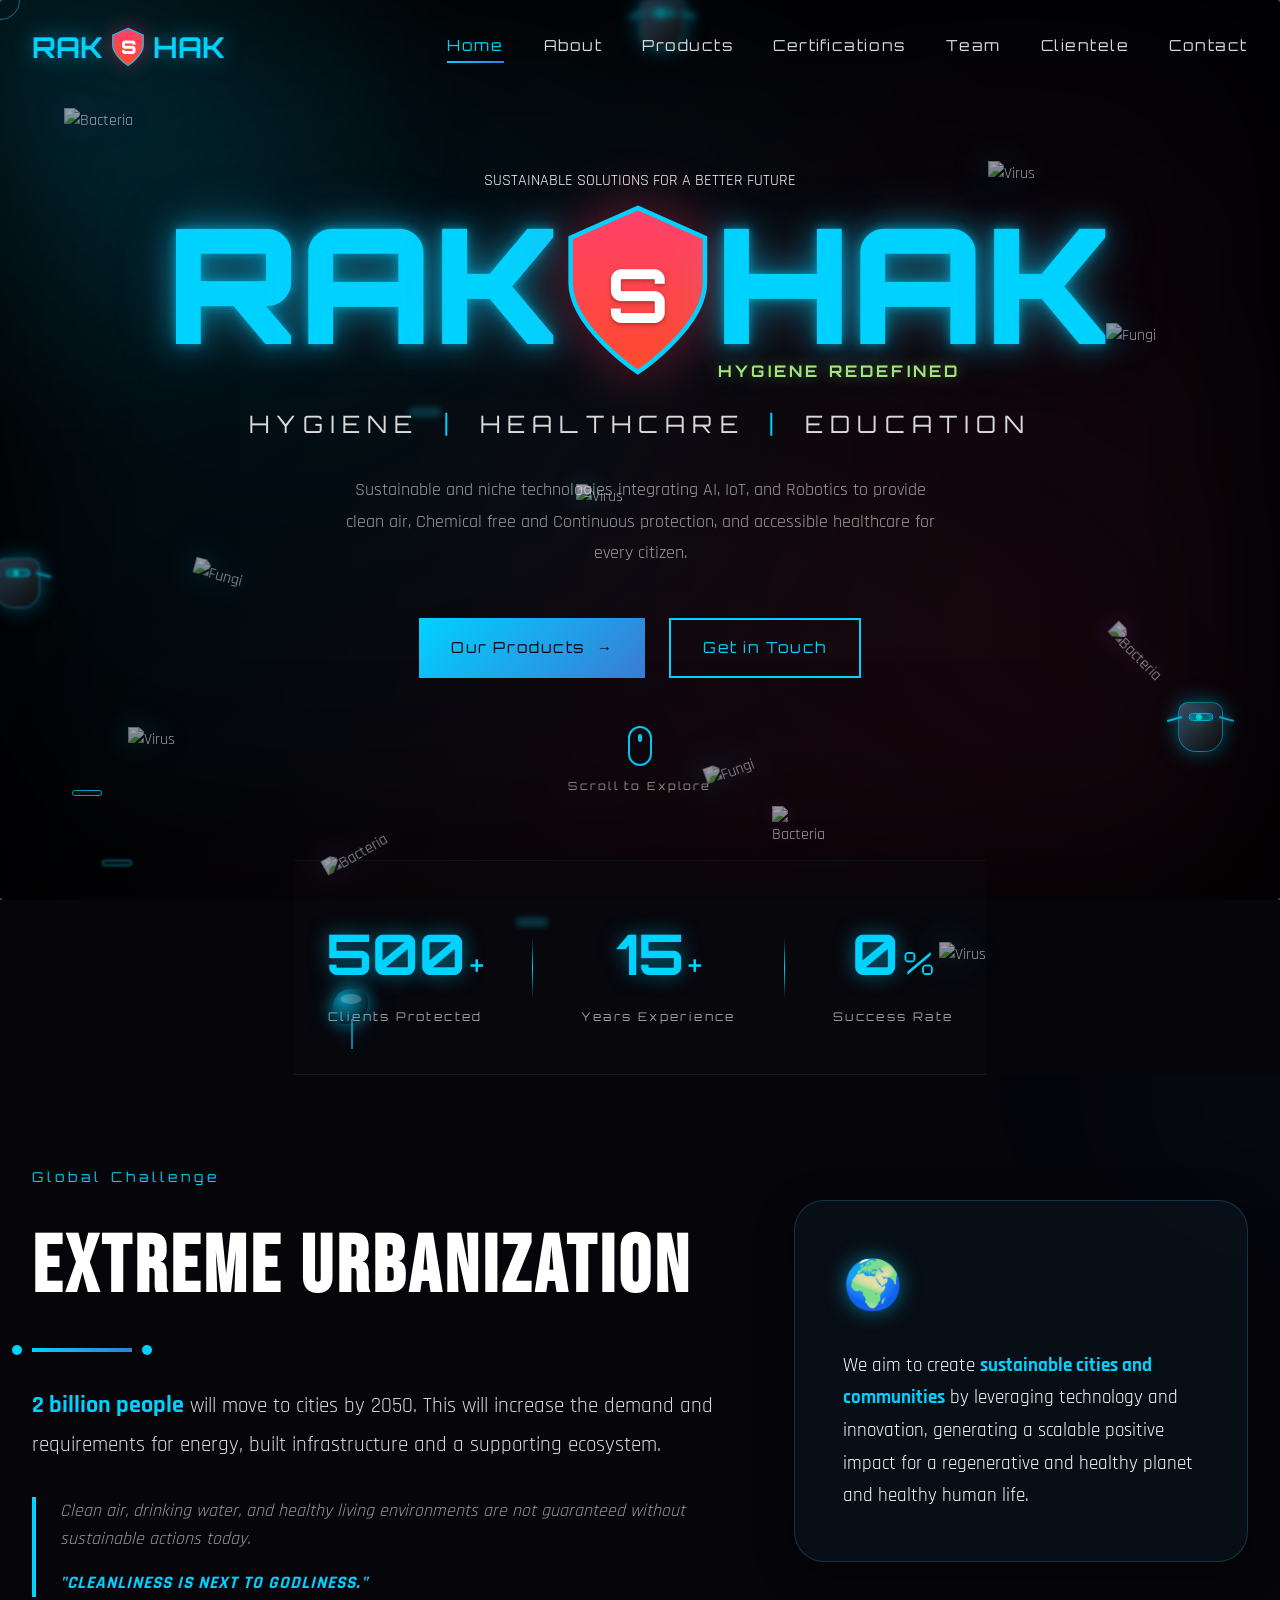
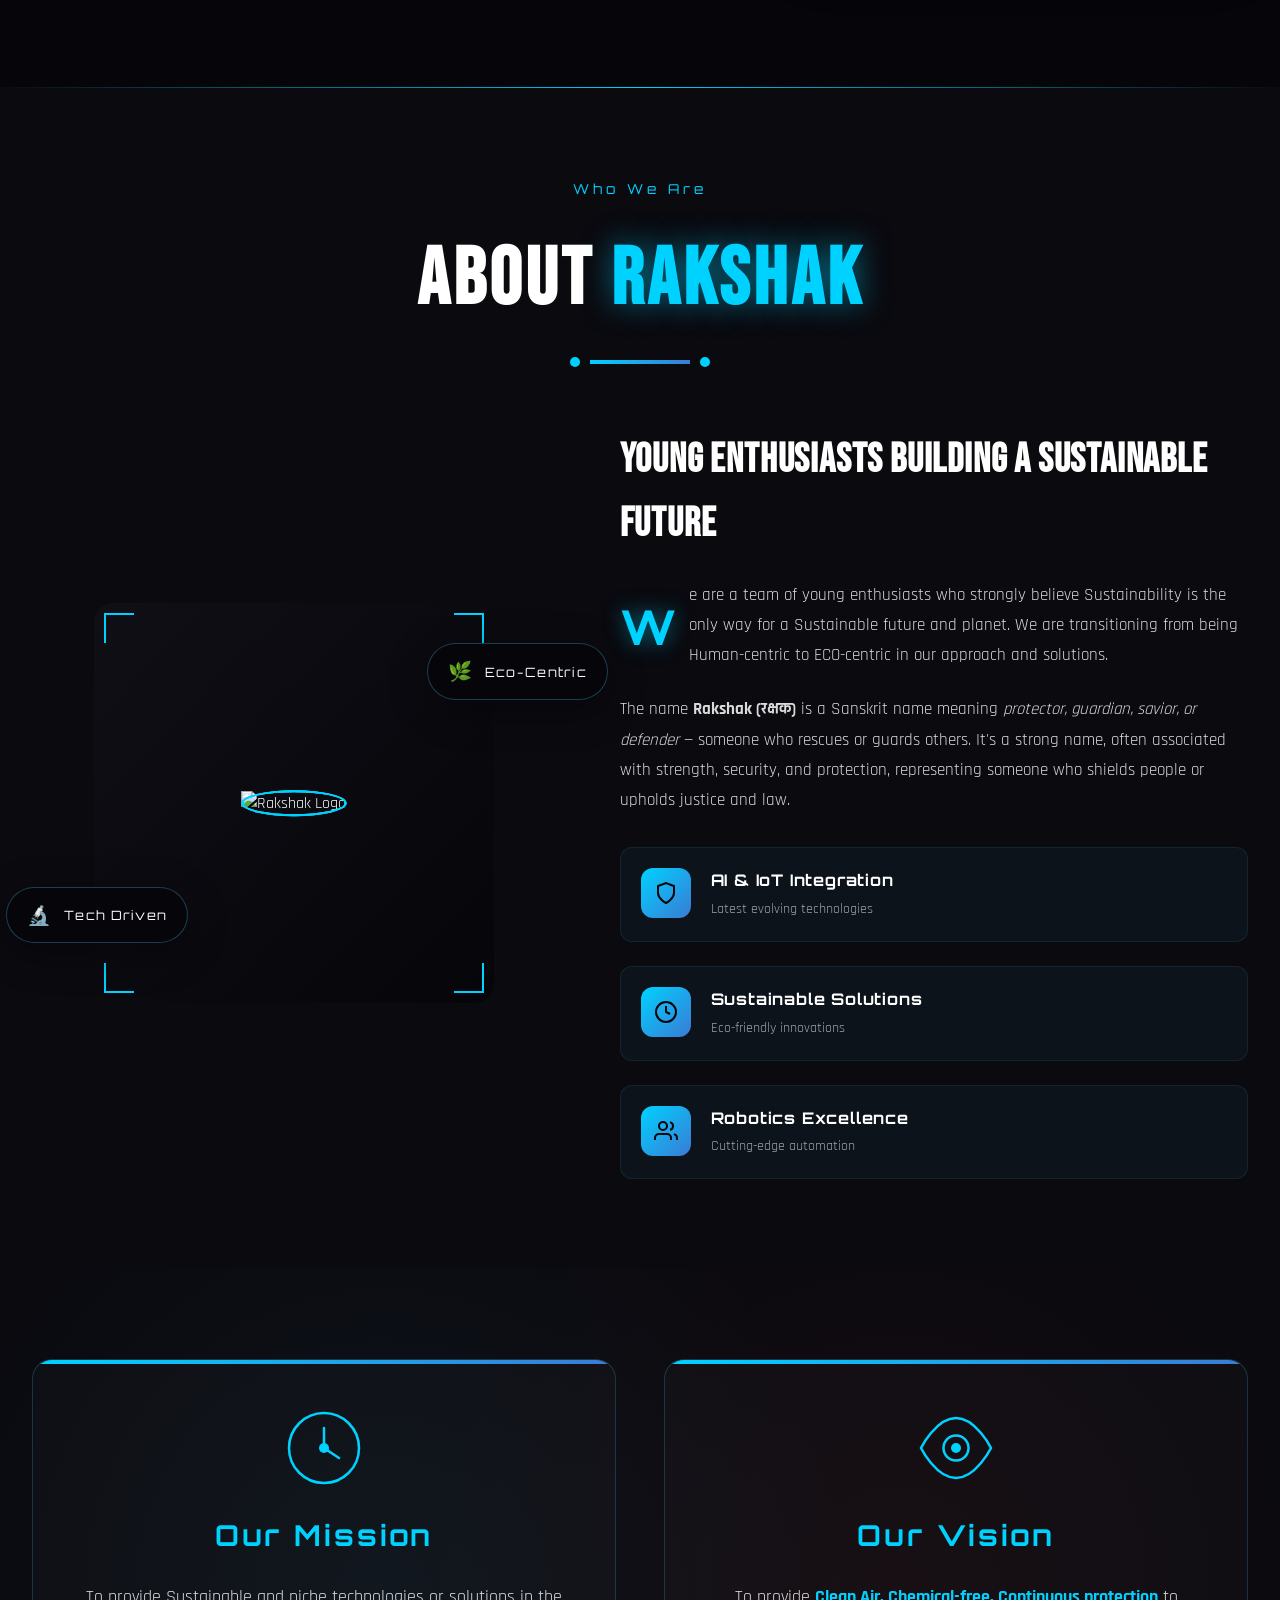
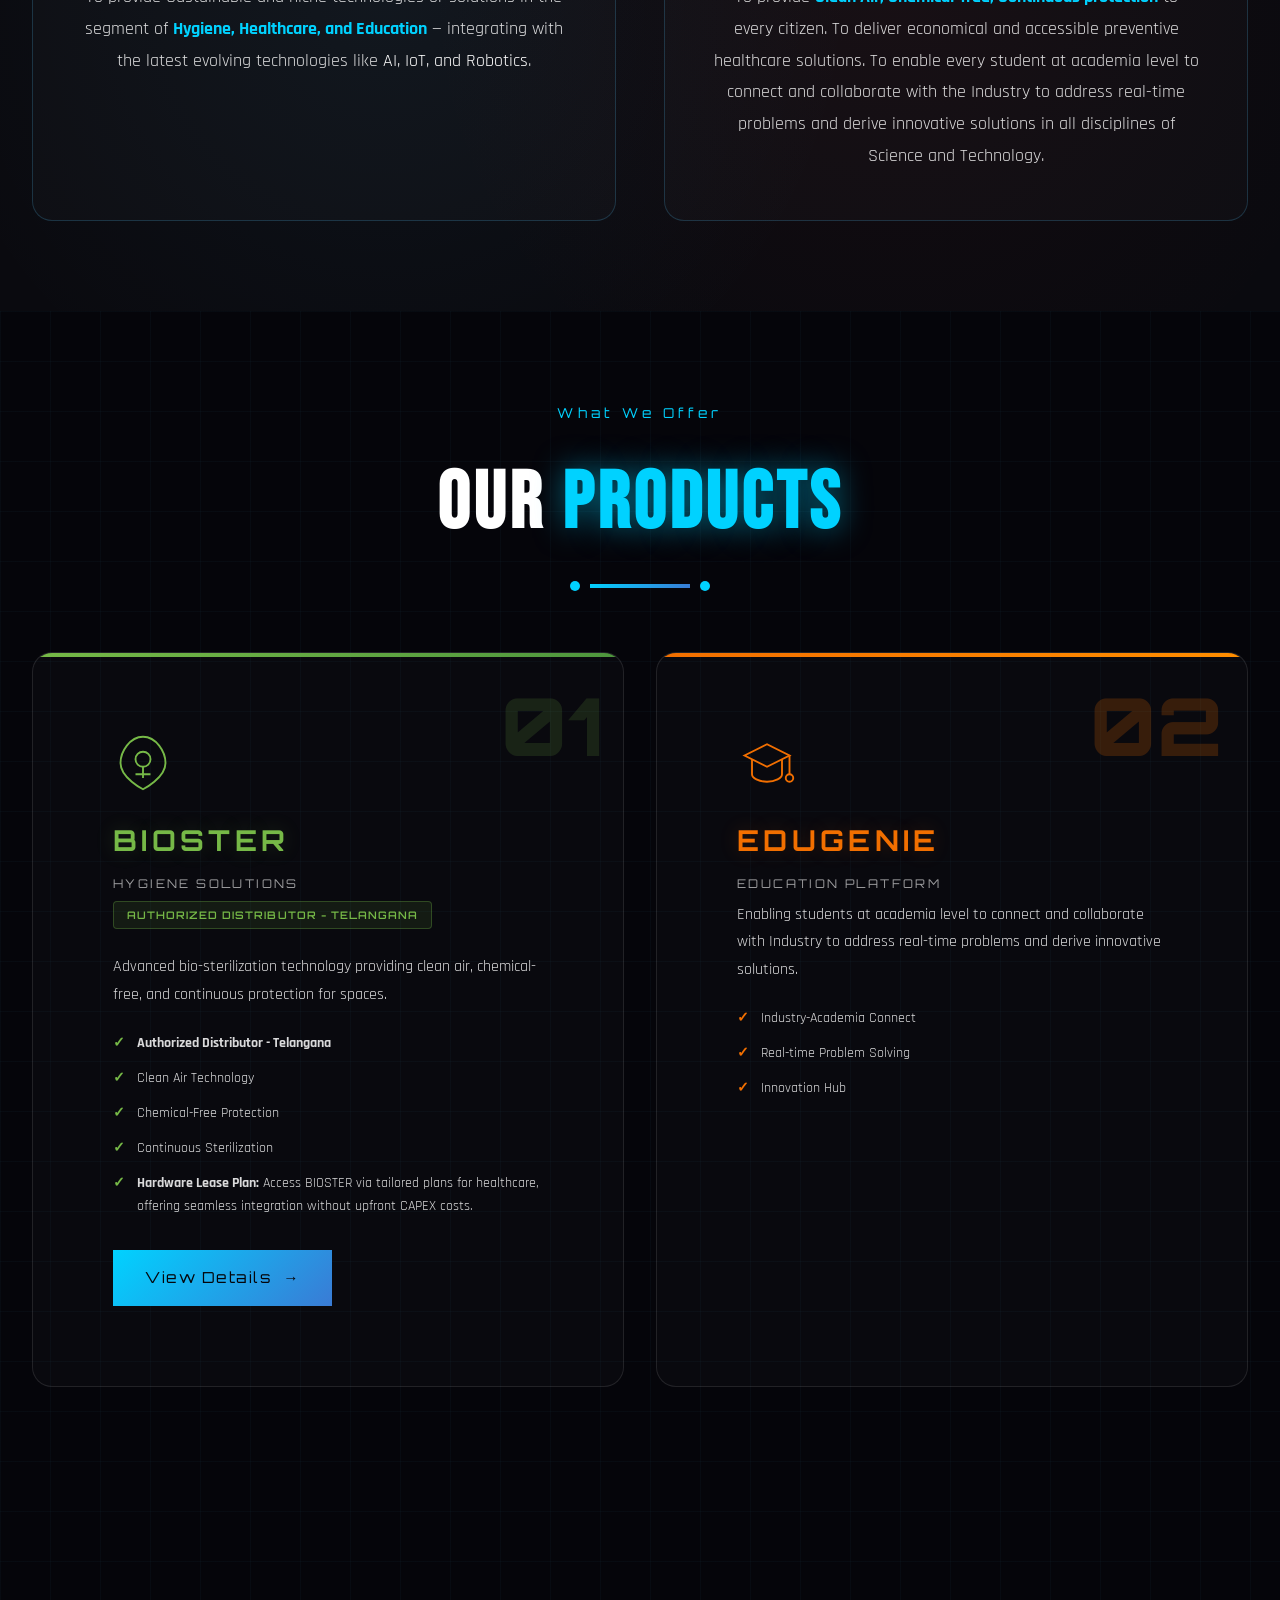
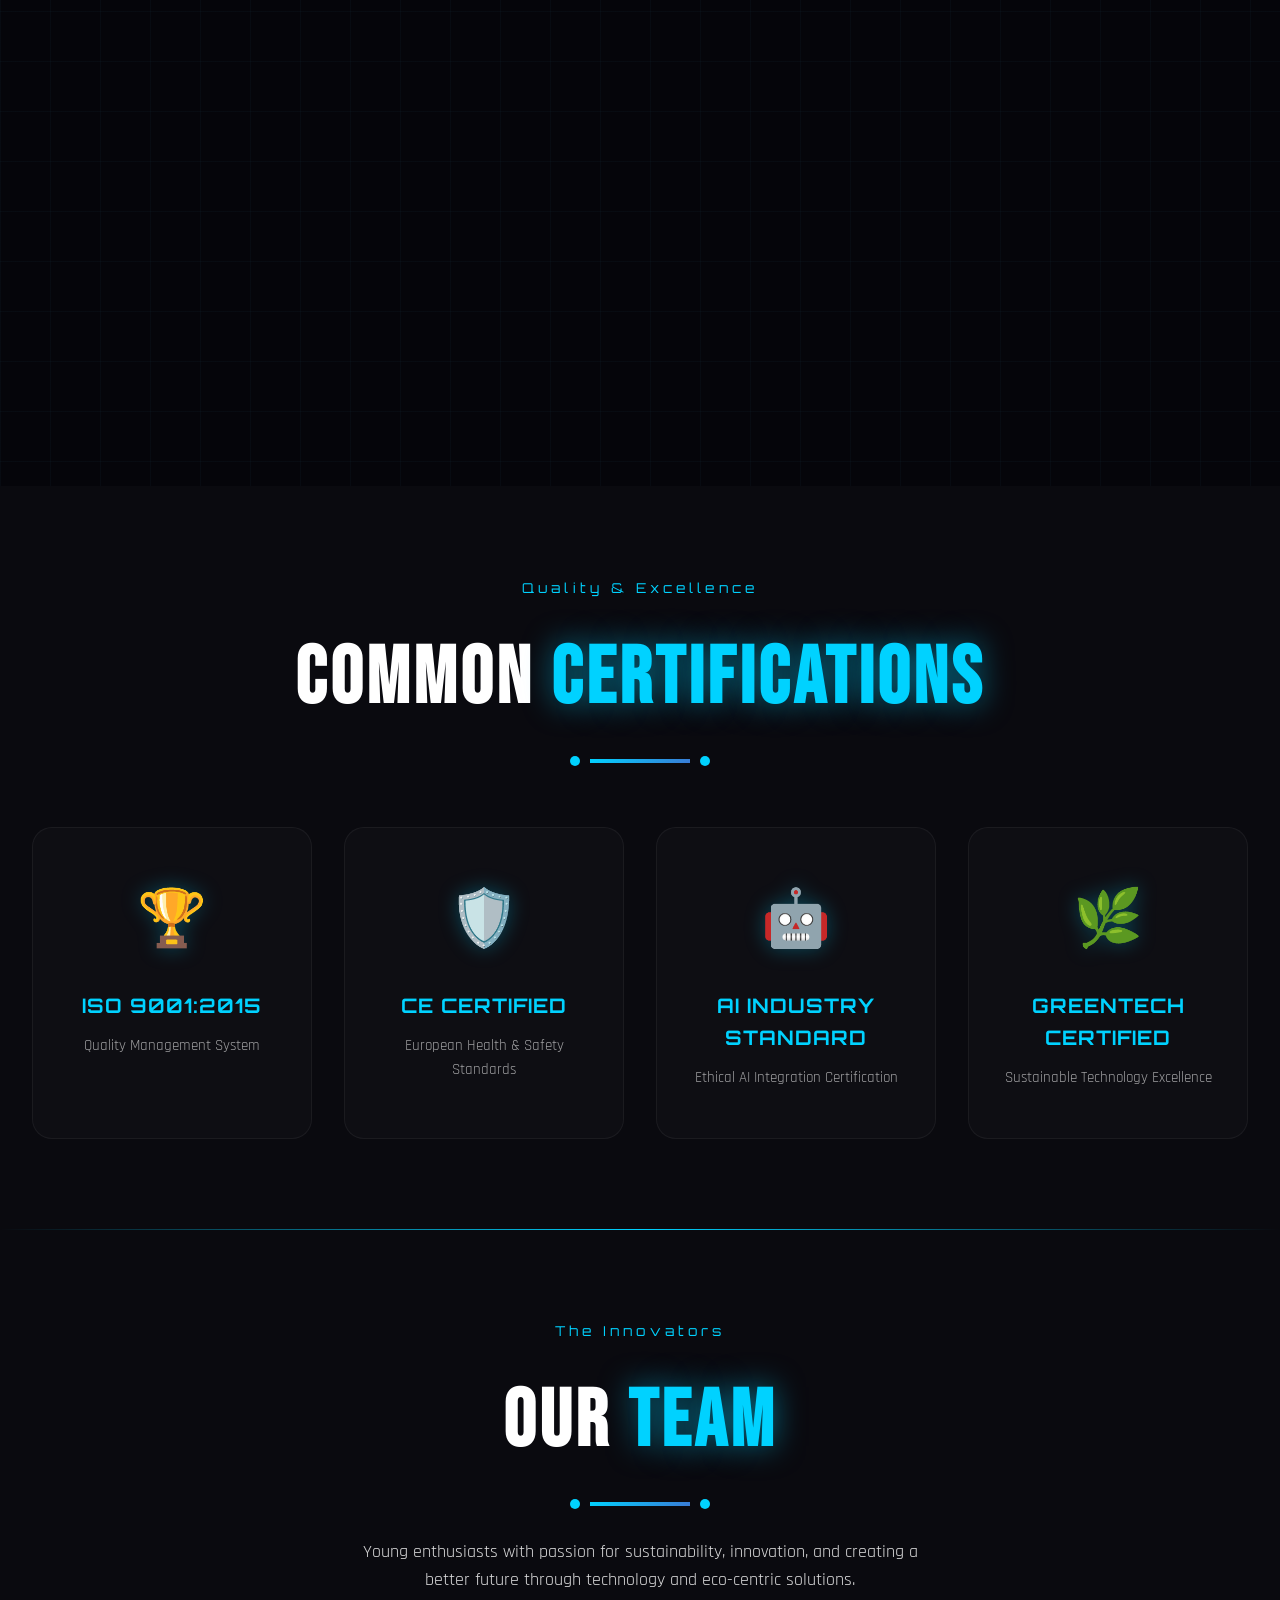
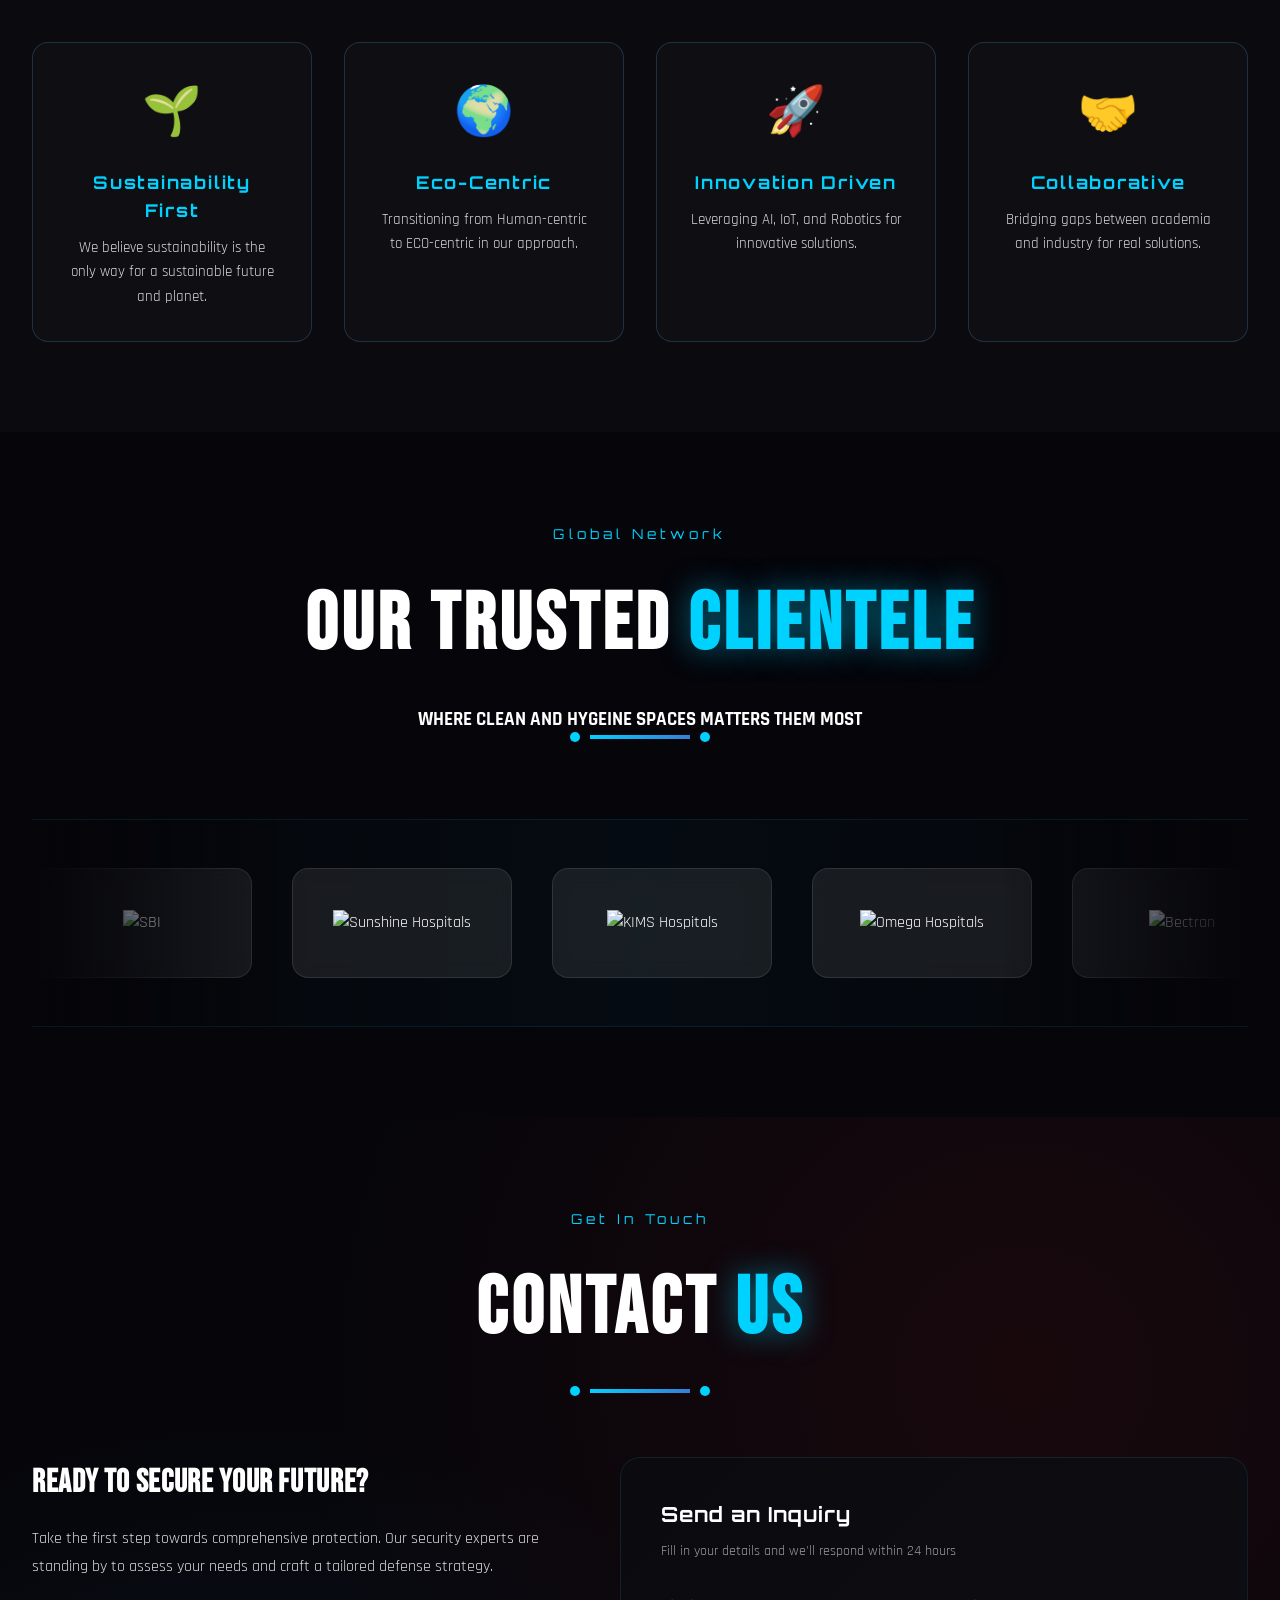
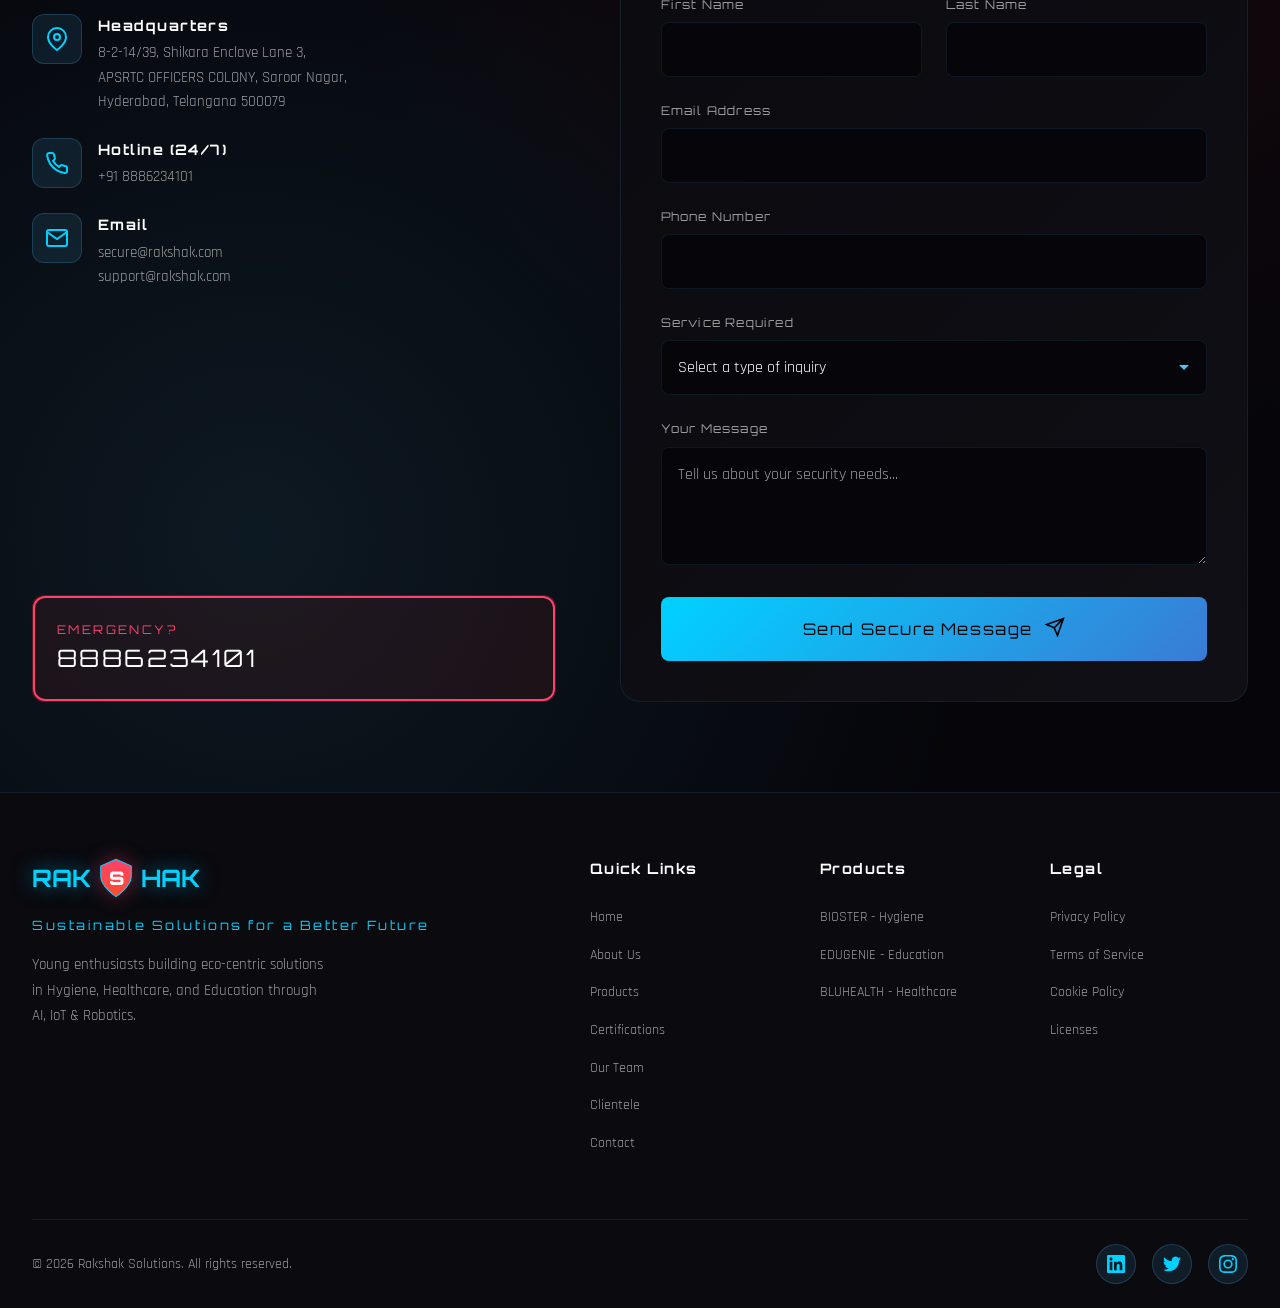
==== commit ec4d0fb7: "fix: minor change" ====
--- a/index.html
+++ b/index.html
@@ -462,6 +462,9 @@
                             Clean air, drinking water, and healthy living environments are not
                             guaranteed without sustainable actions today.
                         </p>
+                        <p style="margin-top: 1rem; font-weight: bold; color: var(--color-blue-primary); letter-spacing: 1px;">
+                            "CLEANLINESS IS NEXT TO GODLINESS."
+                        </p>
                     </div>
                 </div>
                 <div class="urban-mission">
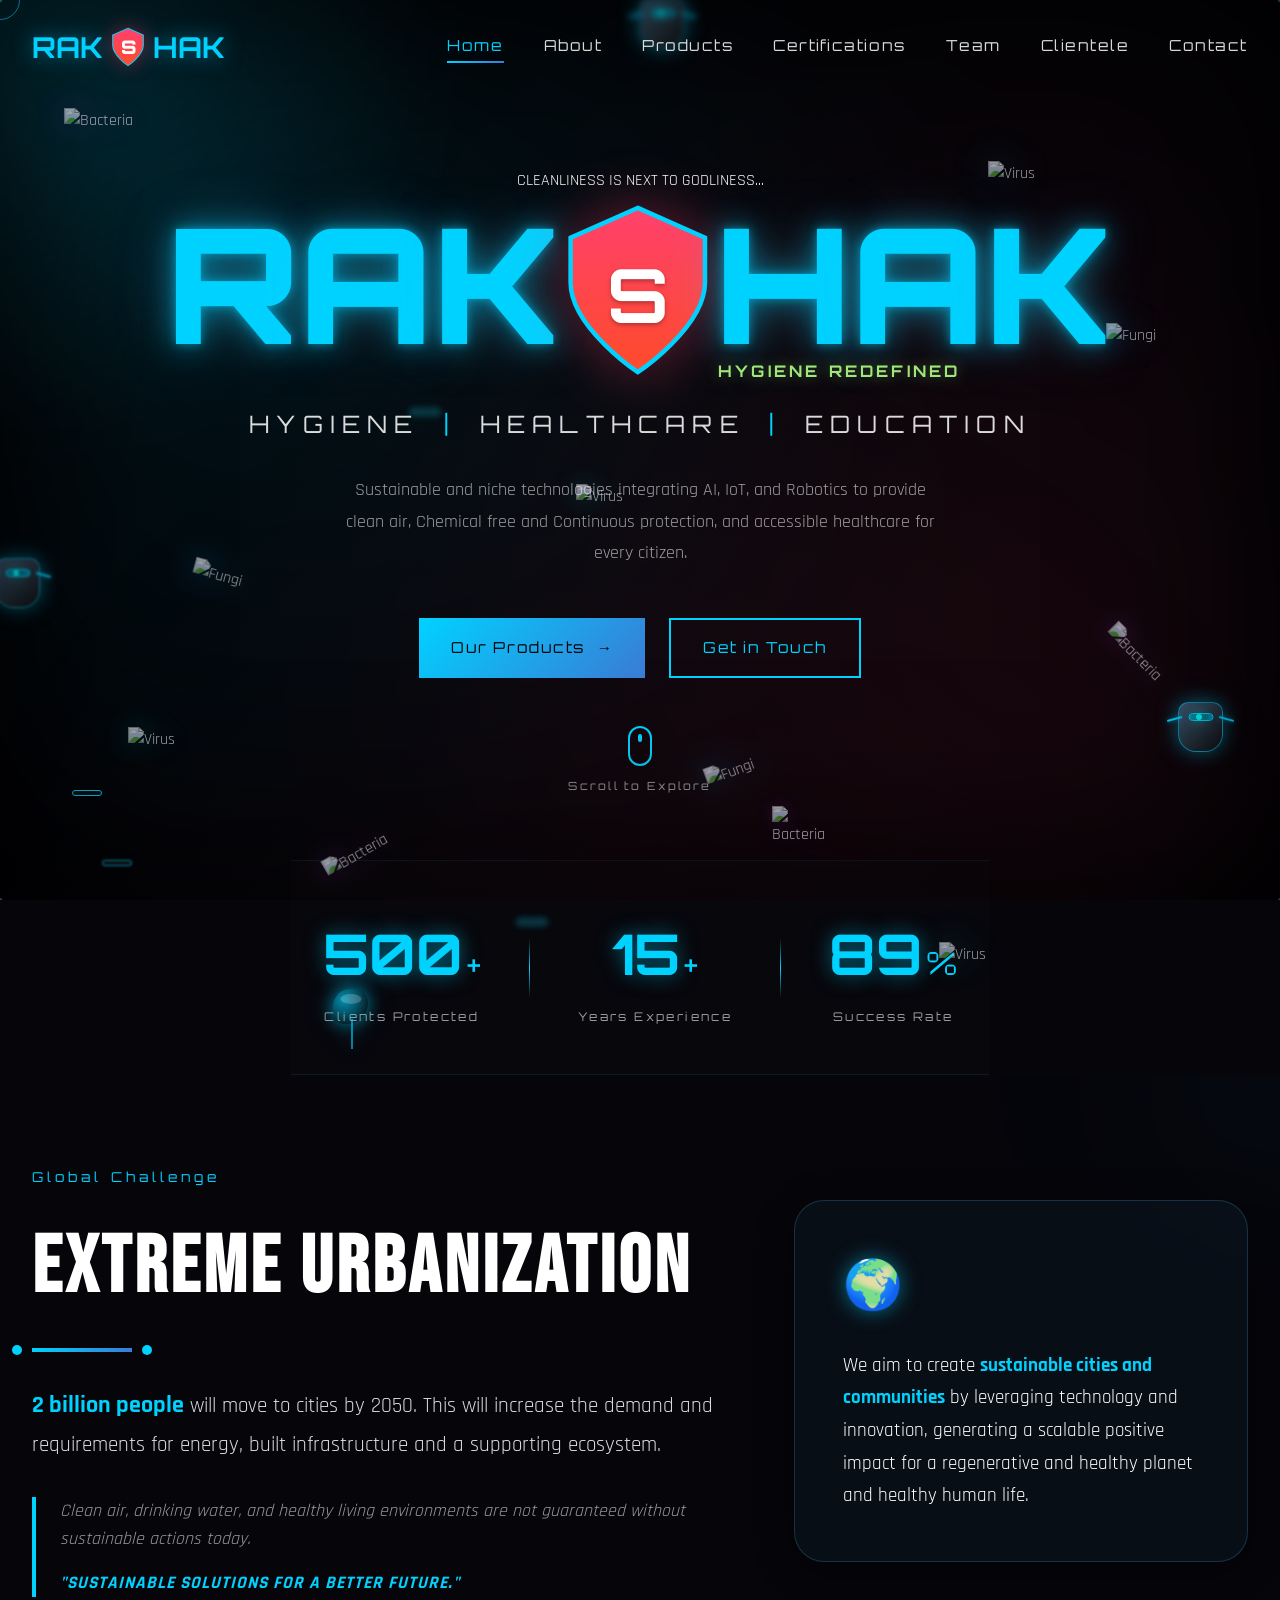
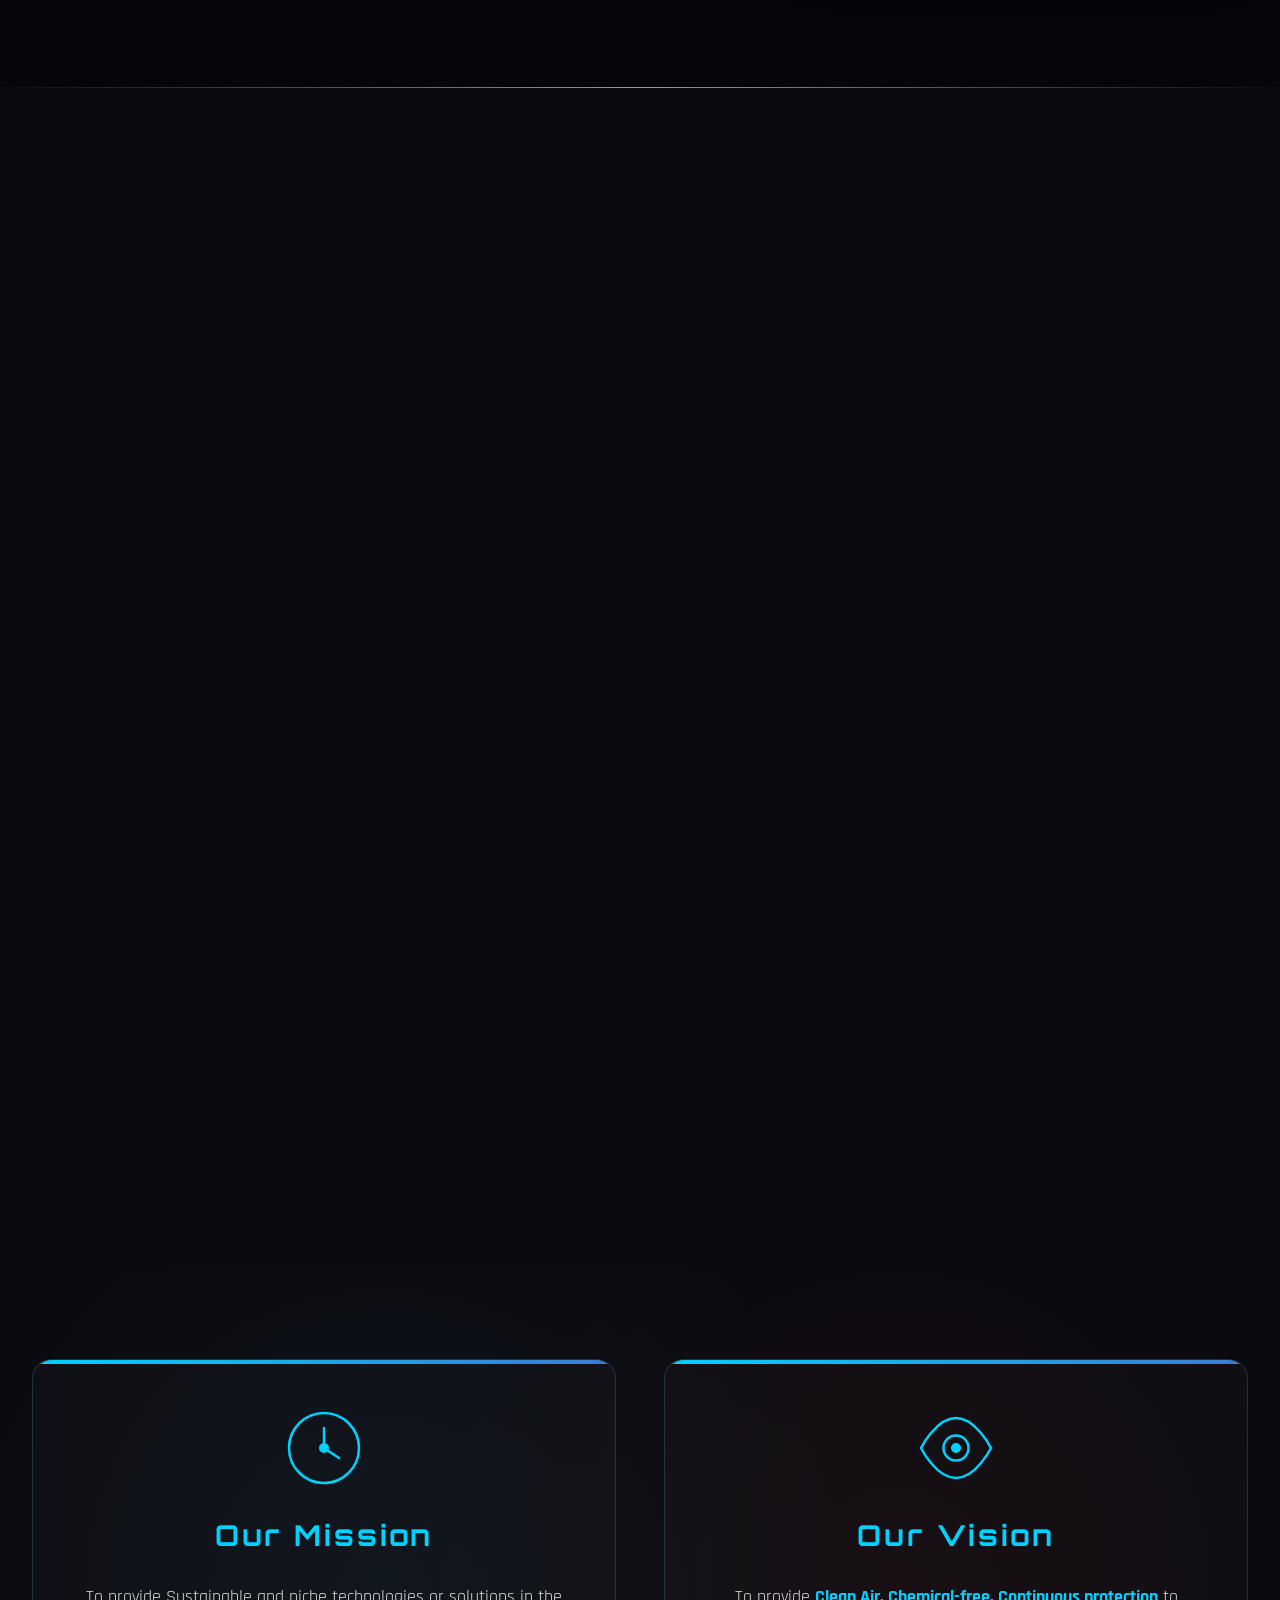
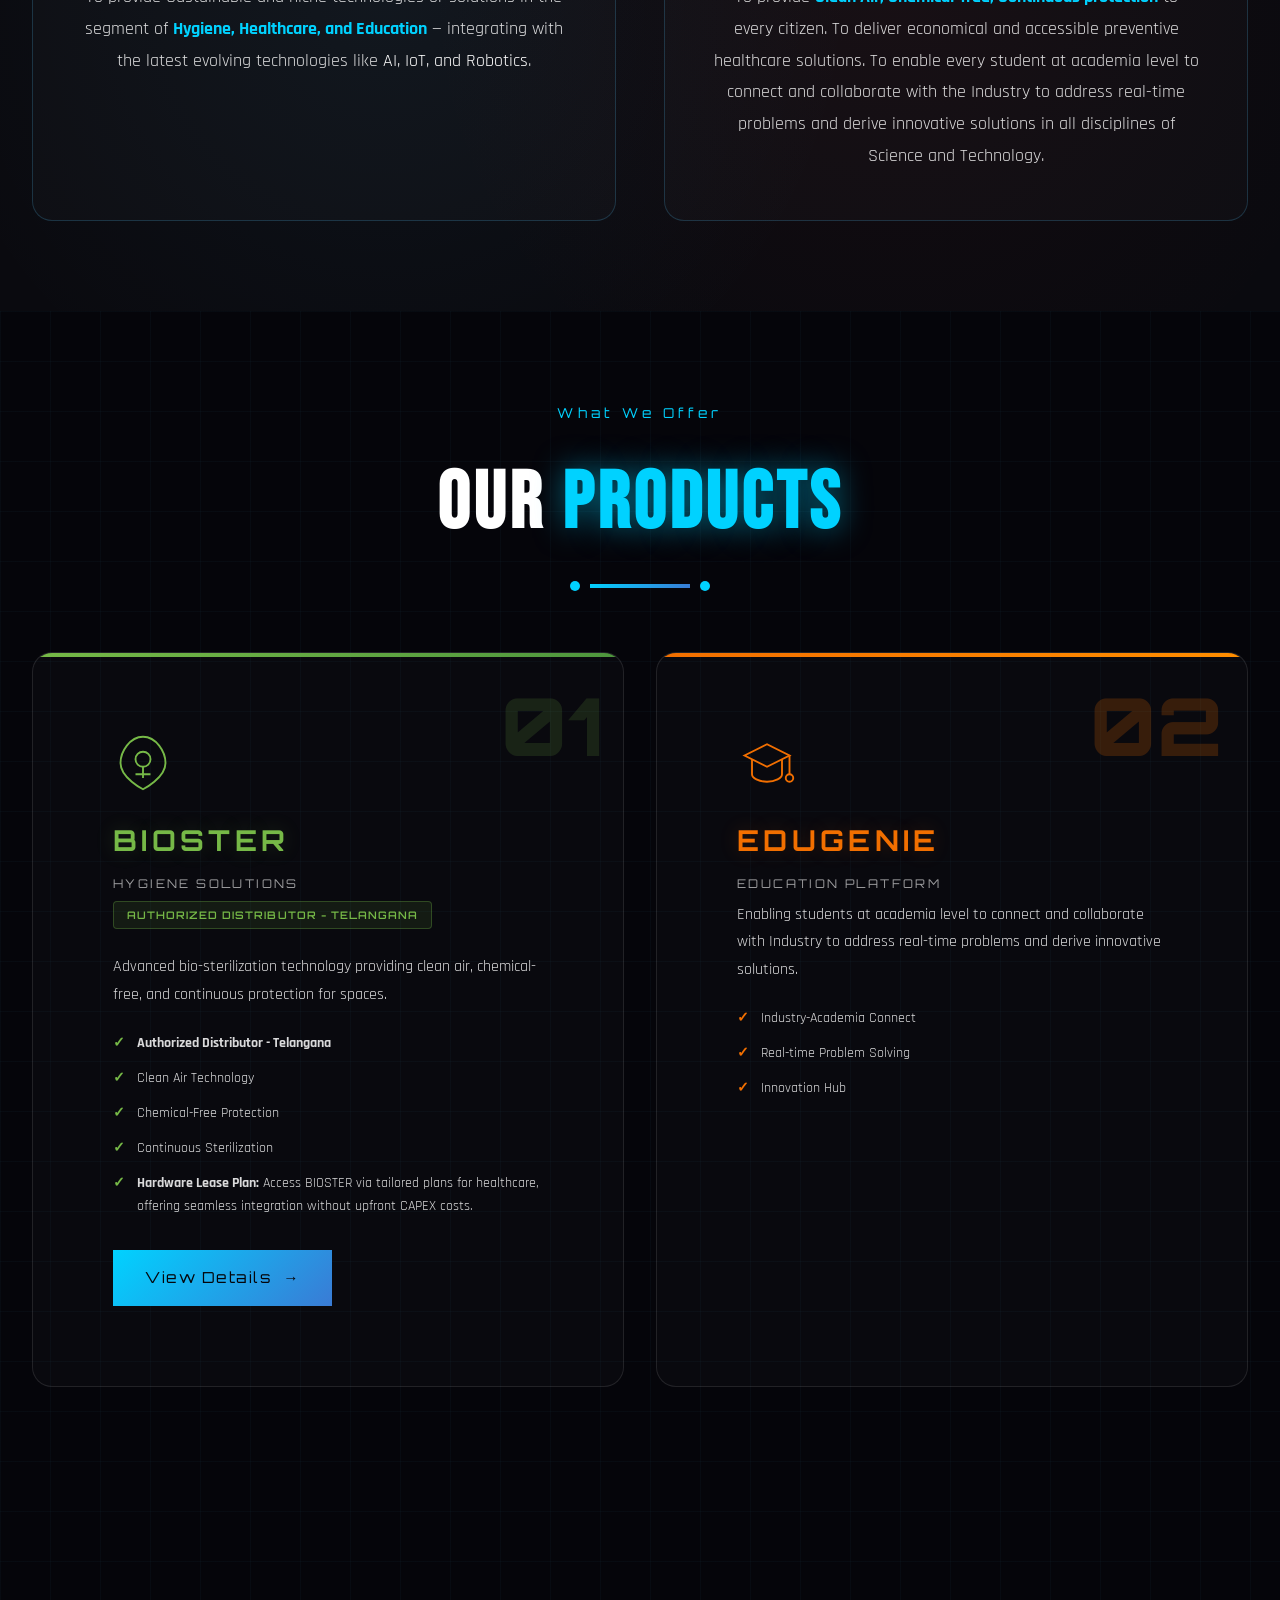
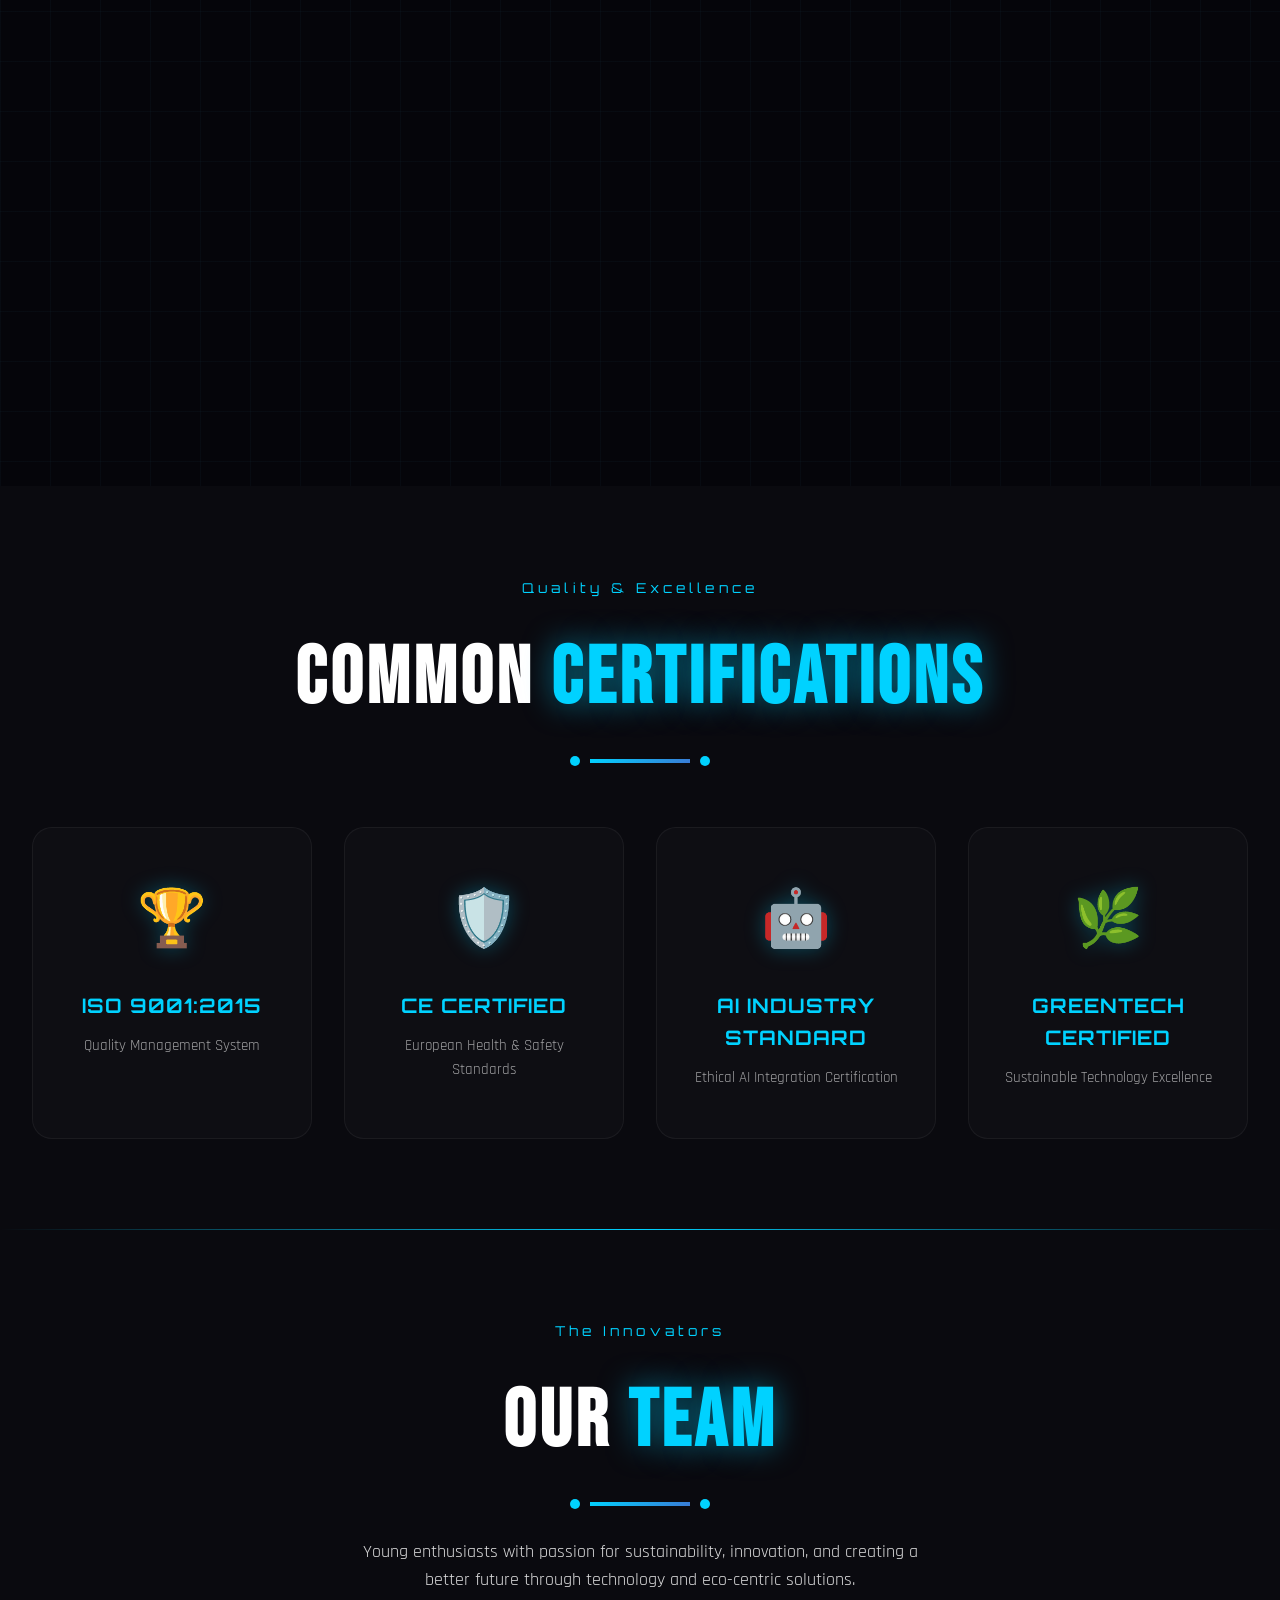
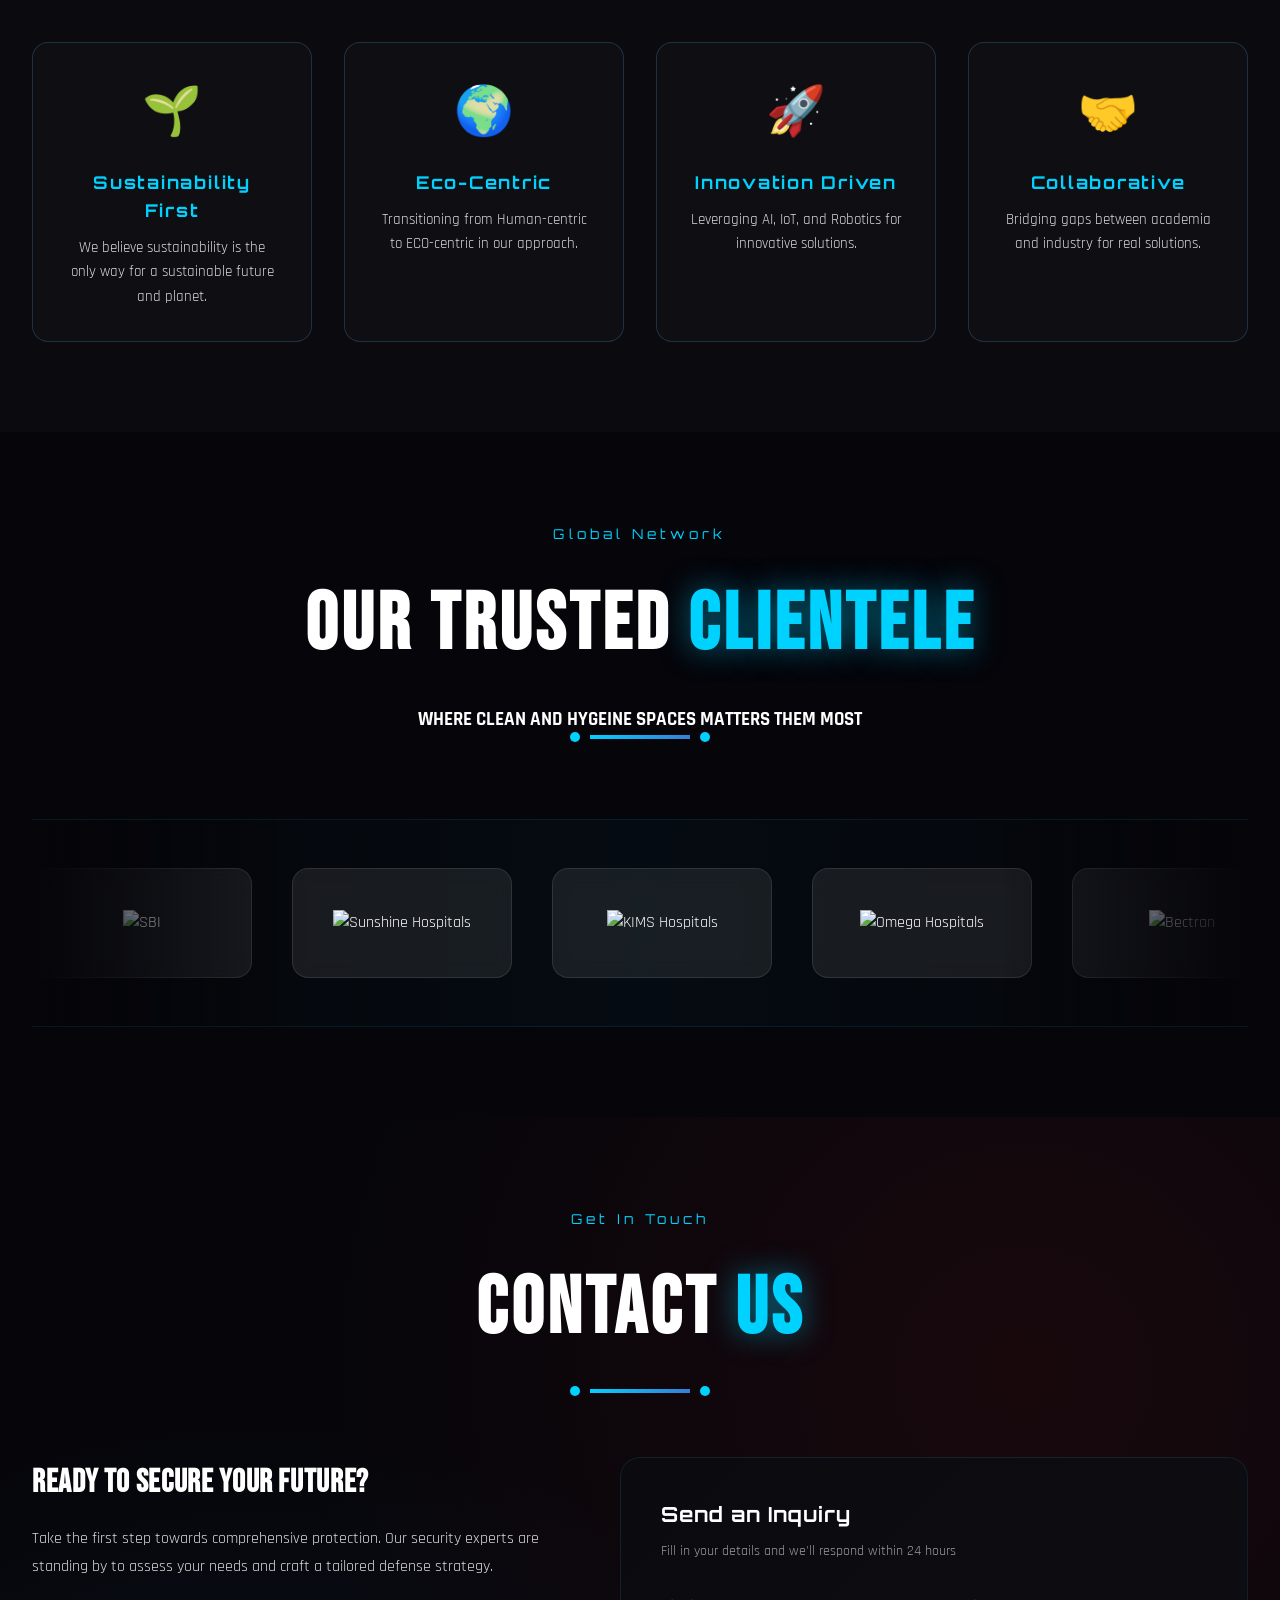
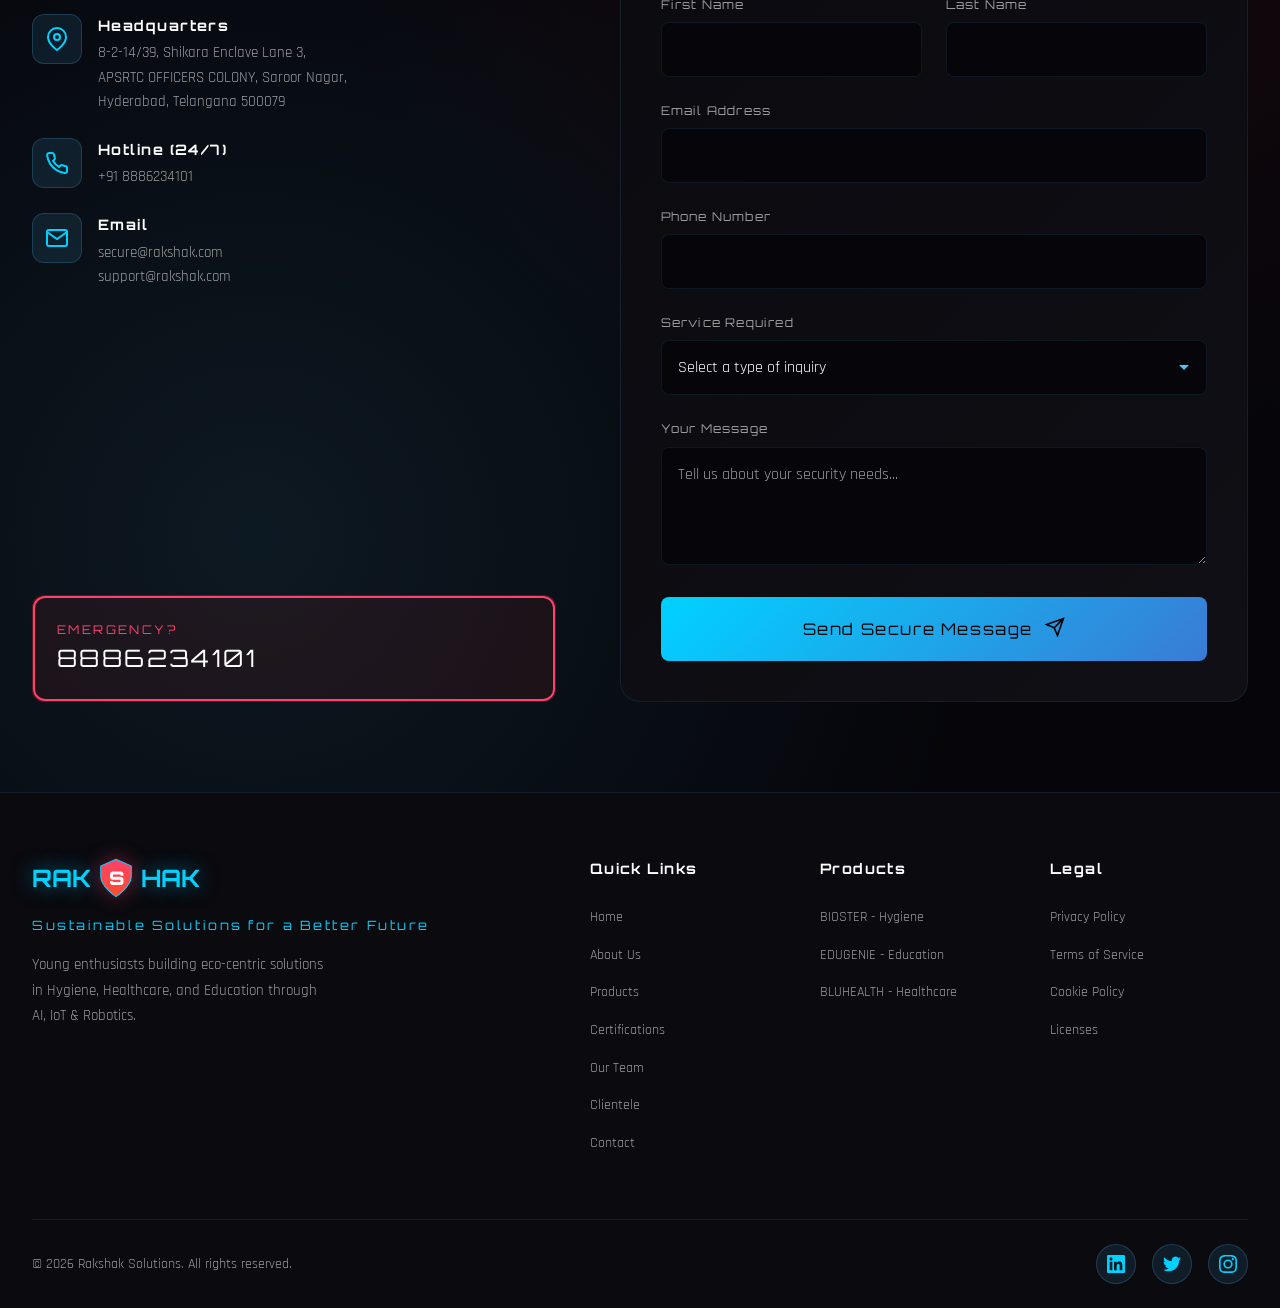
==== commit 1ddbbcd8: "fix: minor change" ====
--- a/index.html
+++ b/index.html
@@ -368,7 +368,7 @@
         <div class="hero-content">
             <div class="hero-badge">
                 <span class="badge-dot"></span>
-                SUSTAINABLE SOLUTIONS FOR A BETTER FUTURE
+                CLEANLINESS IS NEXT TO GODLINESS...
             </div>
             <h1 class="hero-title">
                 <span class="title-line">
@@ -463,7 +463,7 @@
                             guaranteed without sustainable actions today.
                         </p>
                         <p style="margin-top: 1rem; font-weight: bold; color: var(--color-blue-primary); letter-spacing: 1px;">
-                            "CLEANLINESS IS NEXT TO GODLINESS."
+                            "SUSTAINABLE SOLUTIONS FOR A BETTER FUTURE."
                         </p>
                     </div>
                 </div>
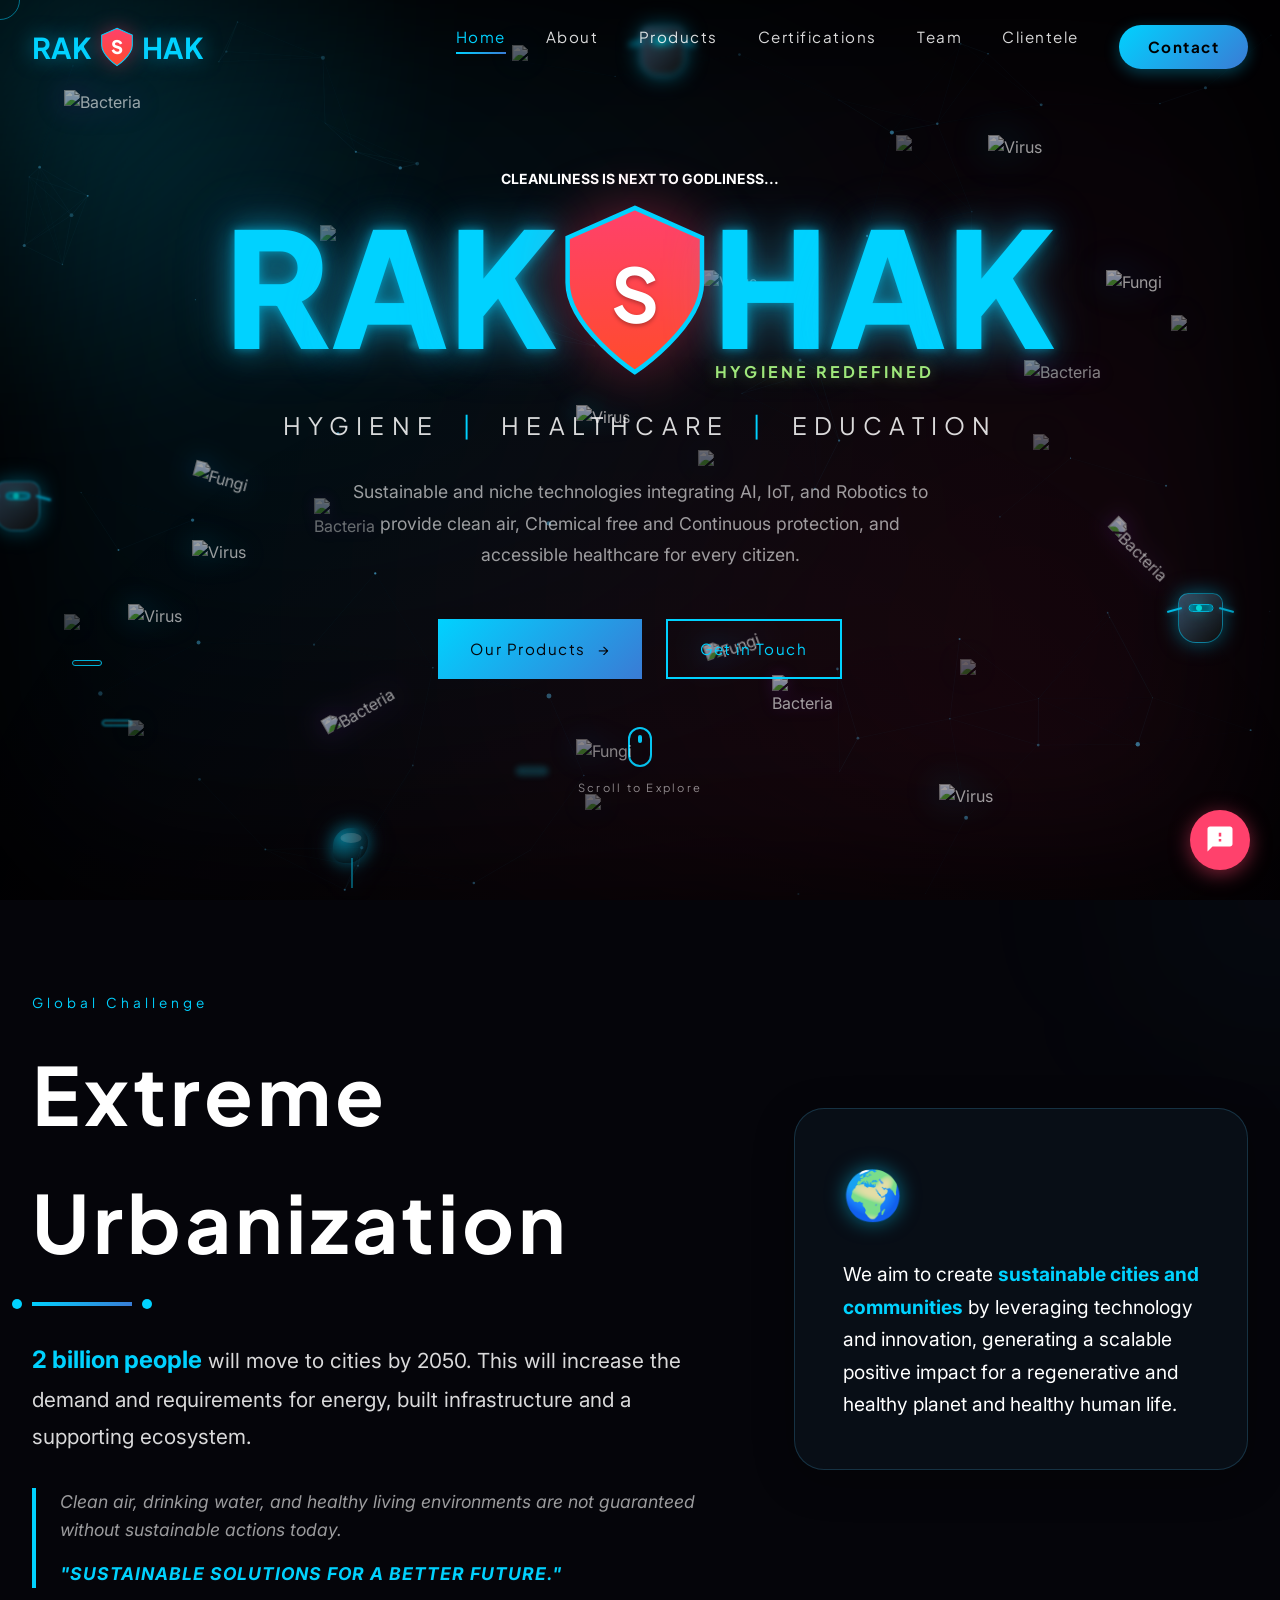
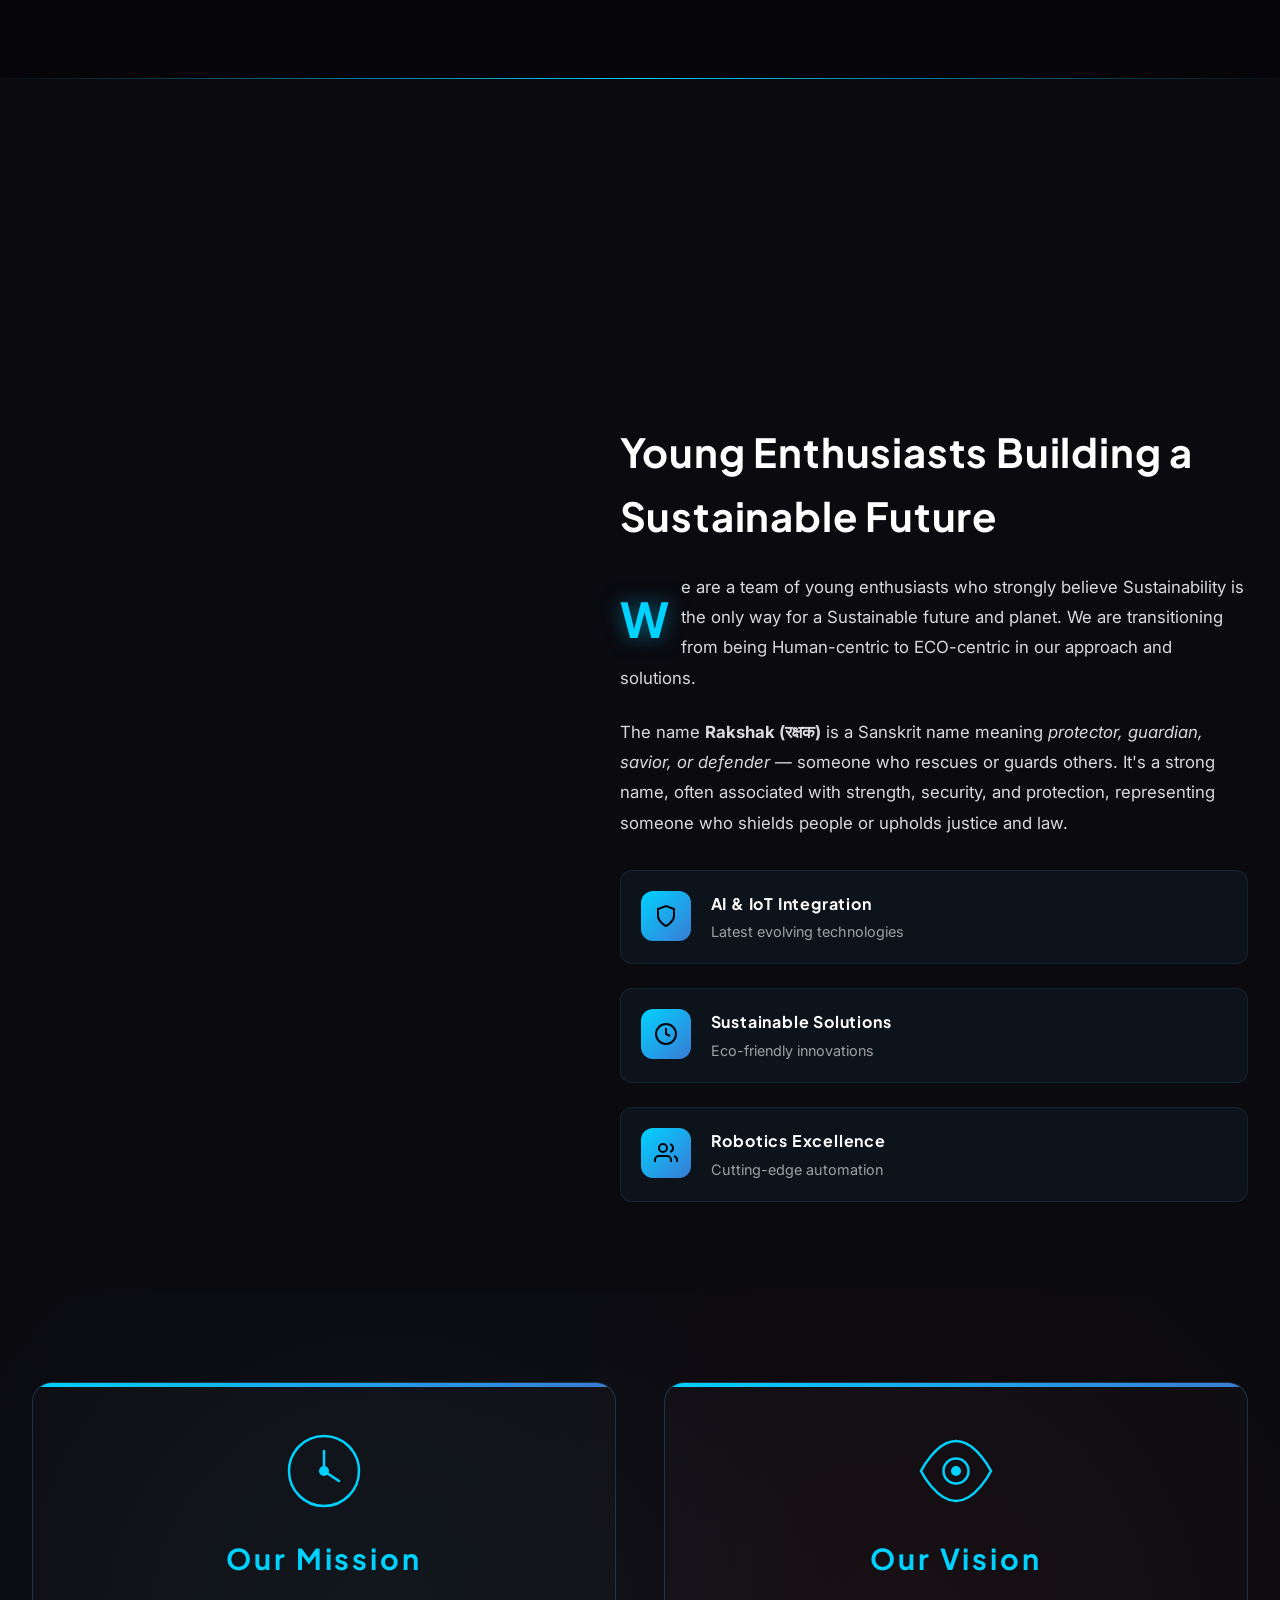
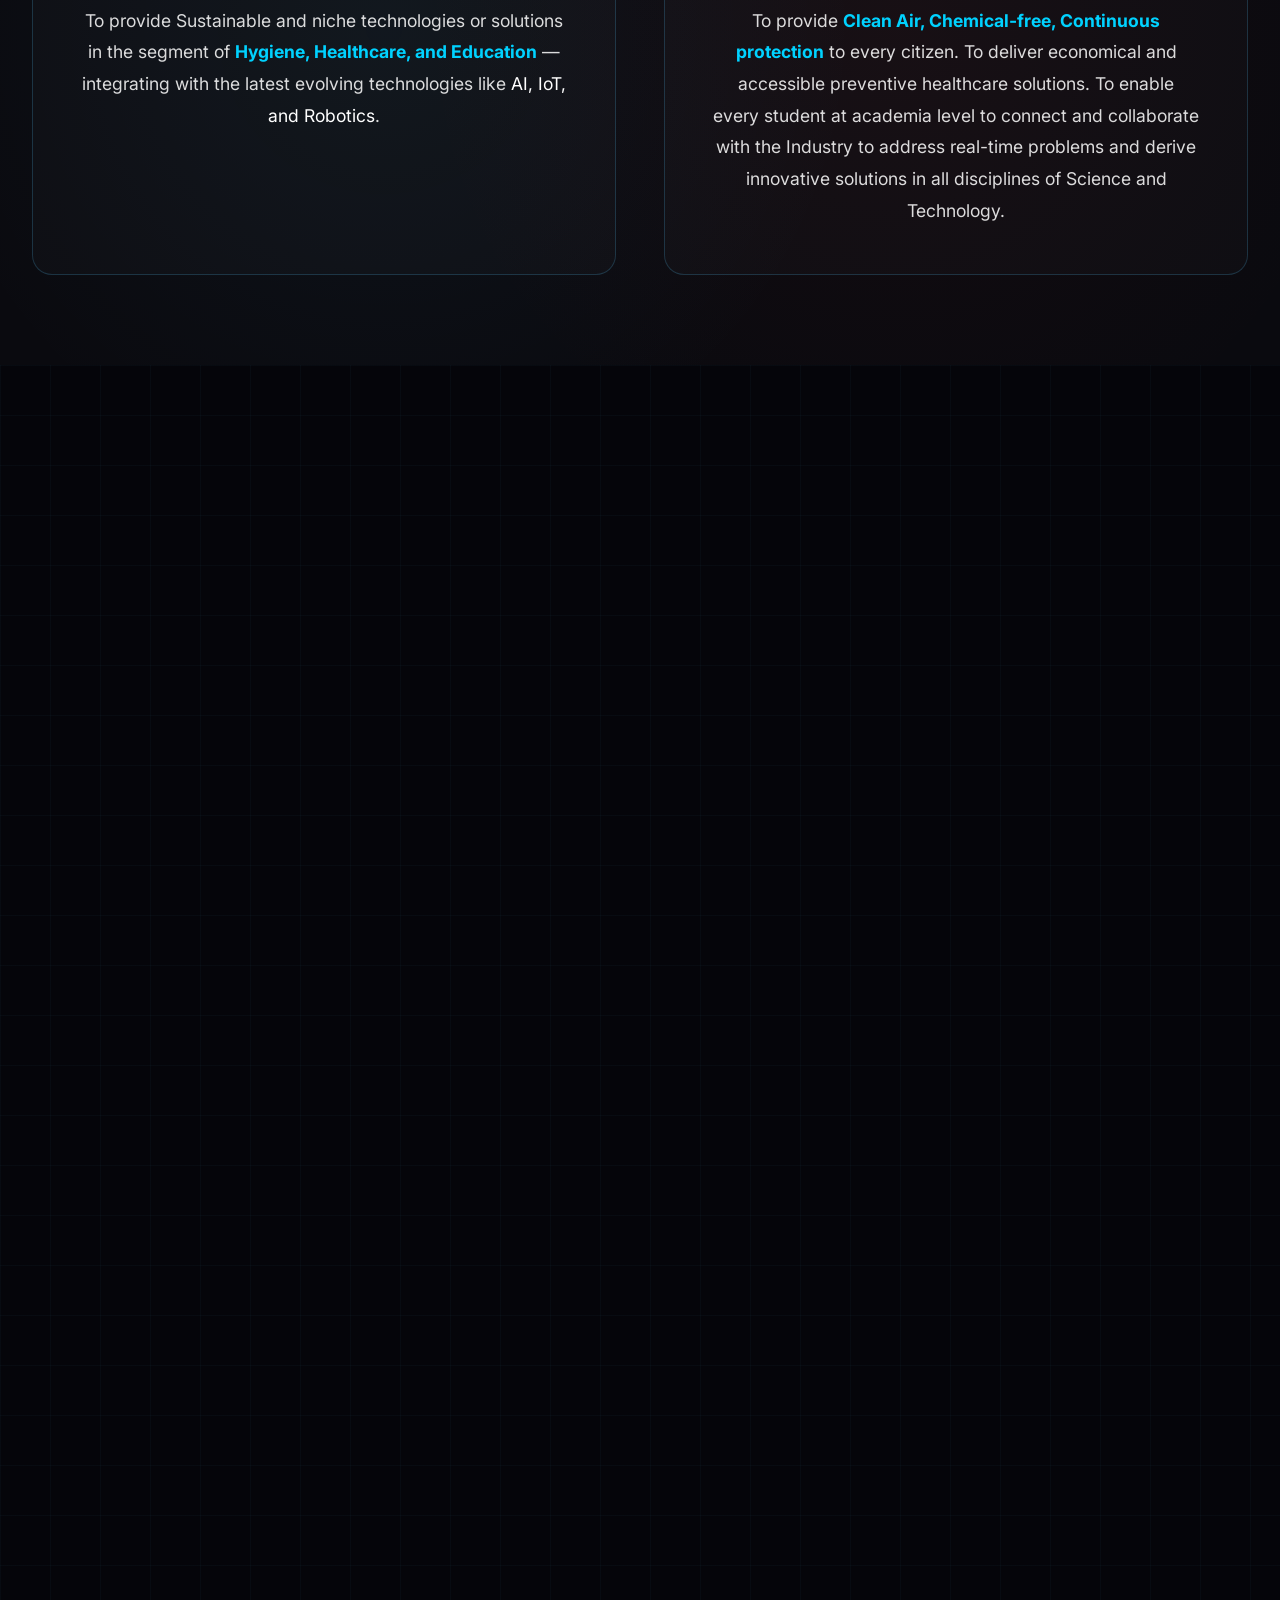
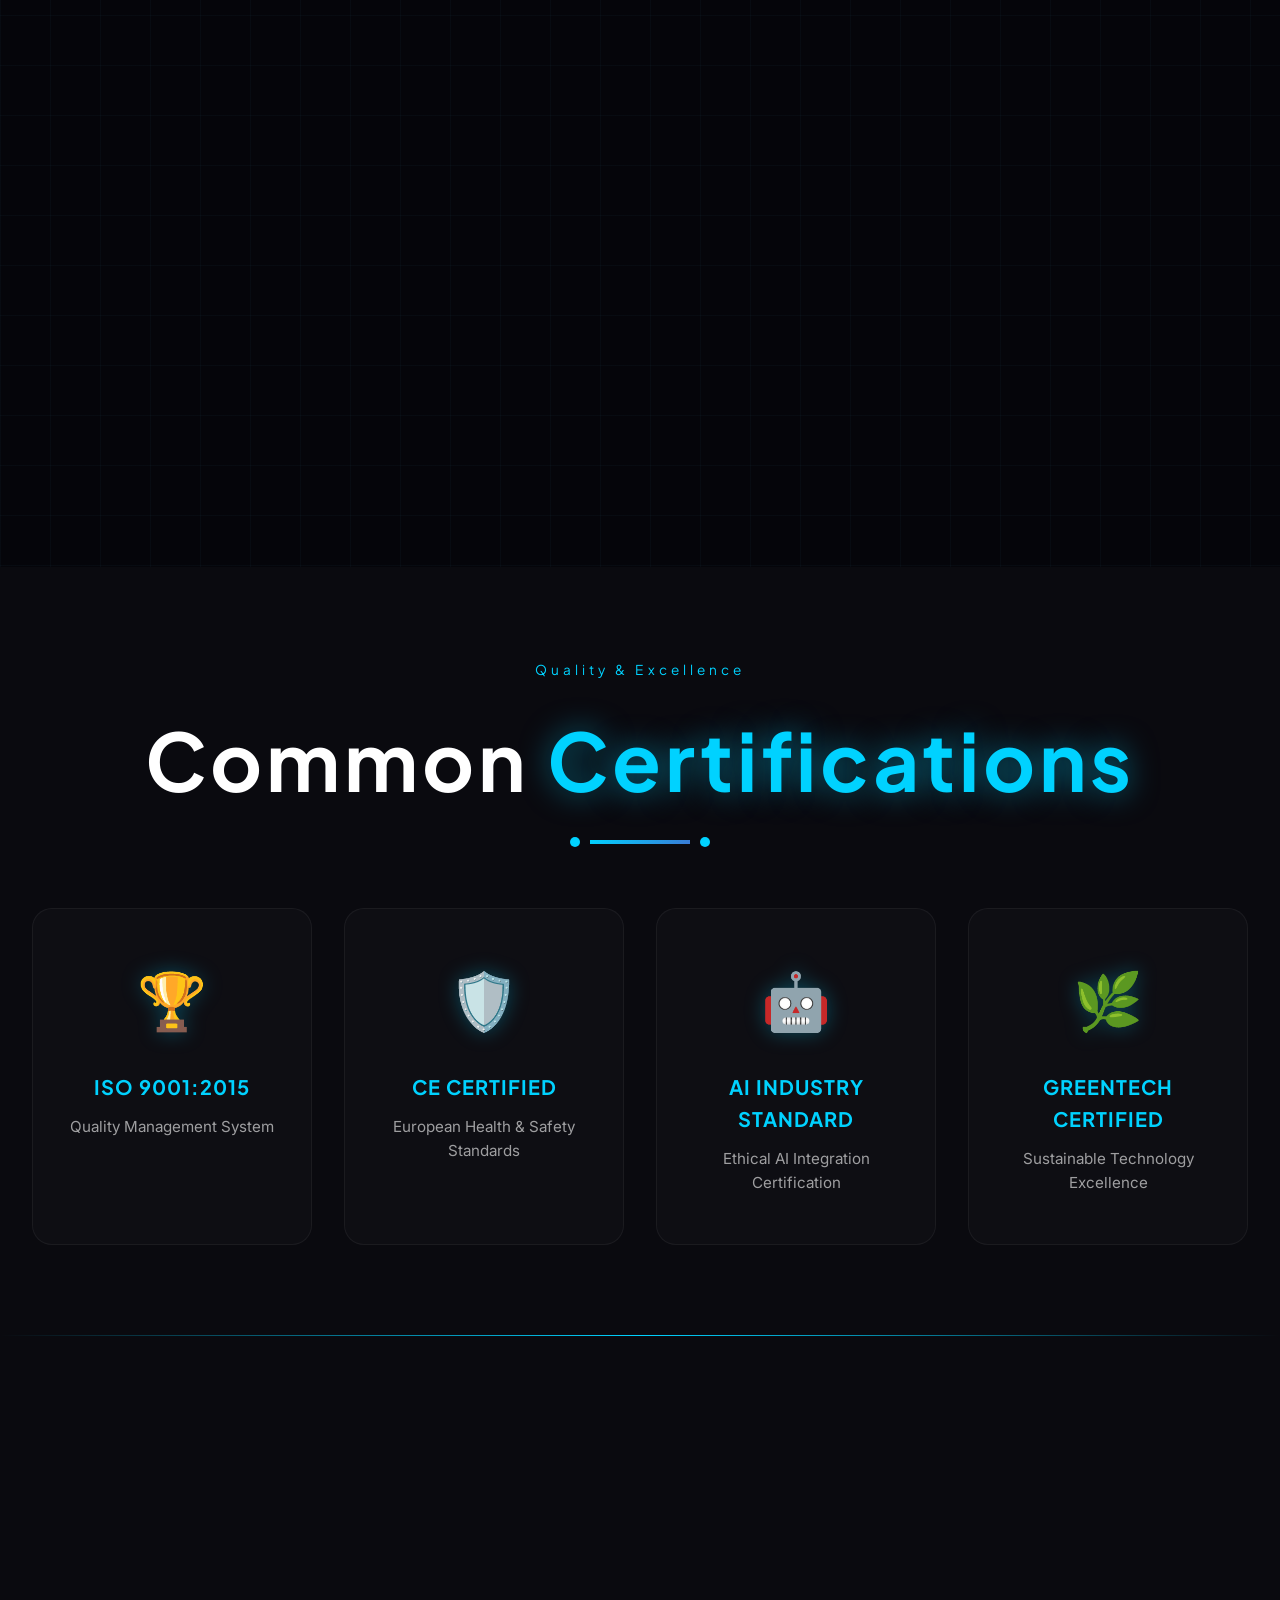
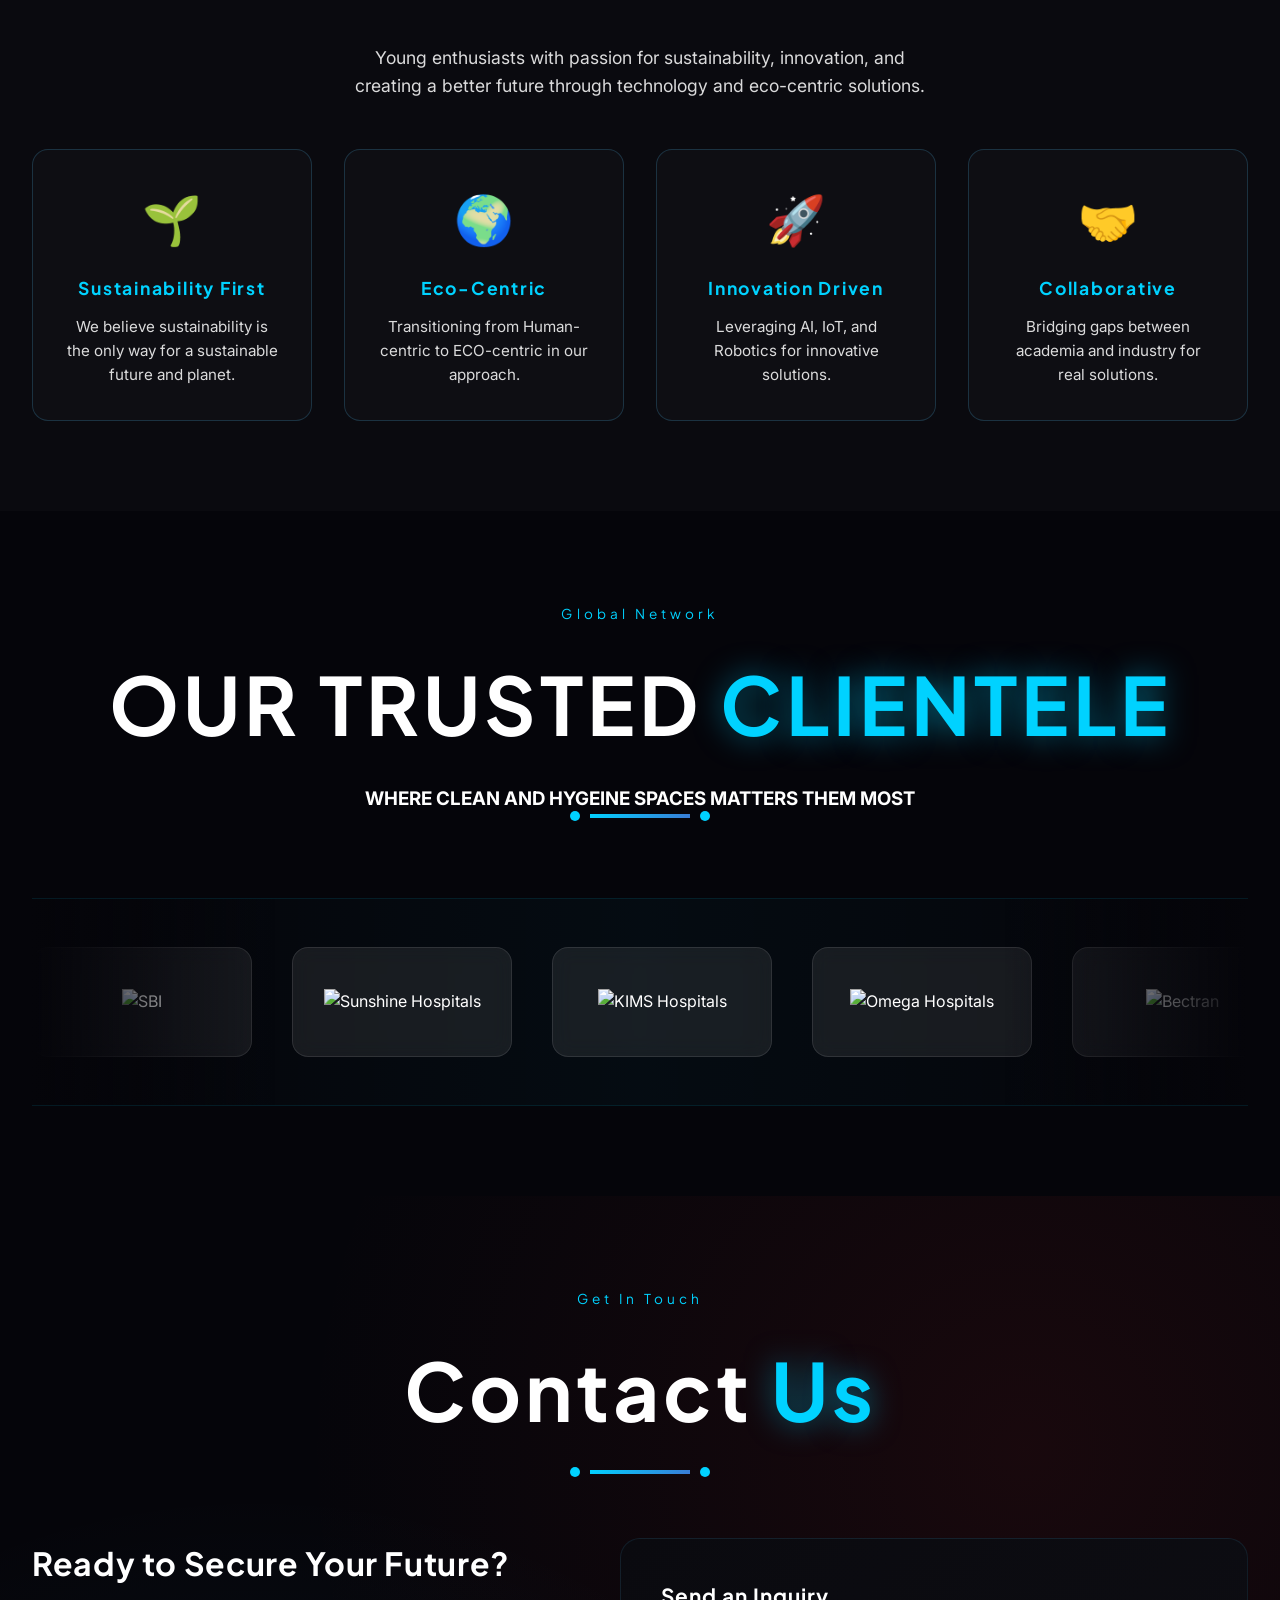
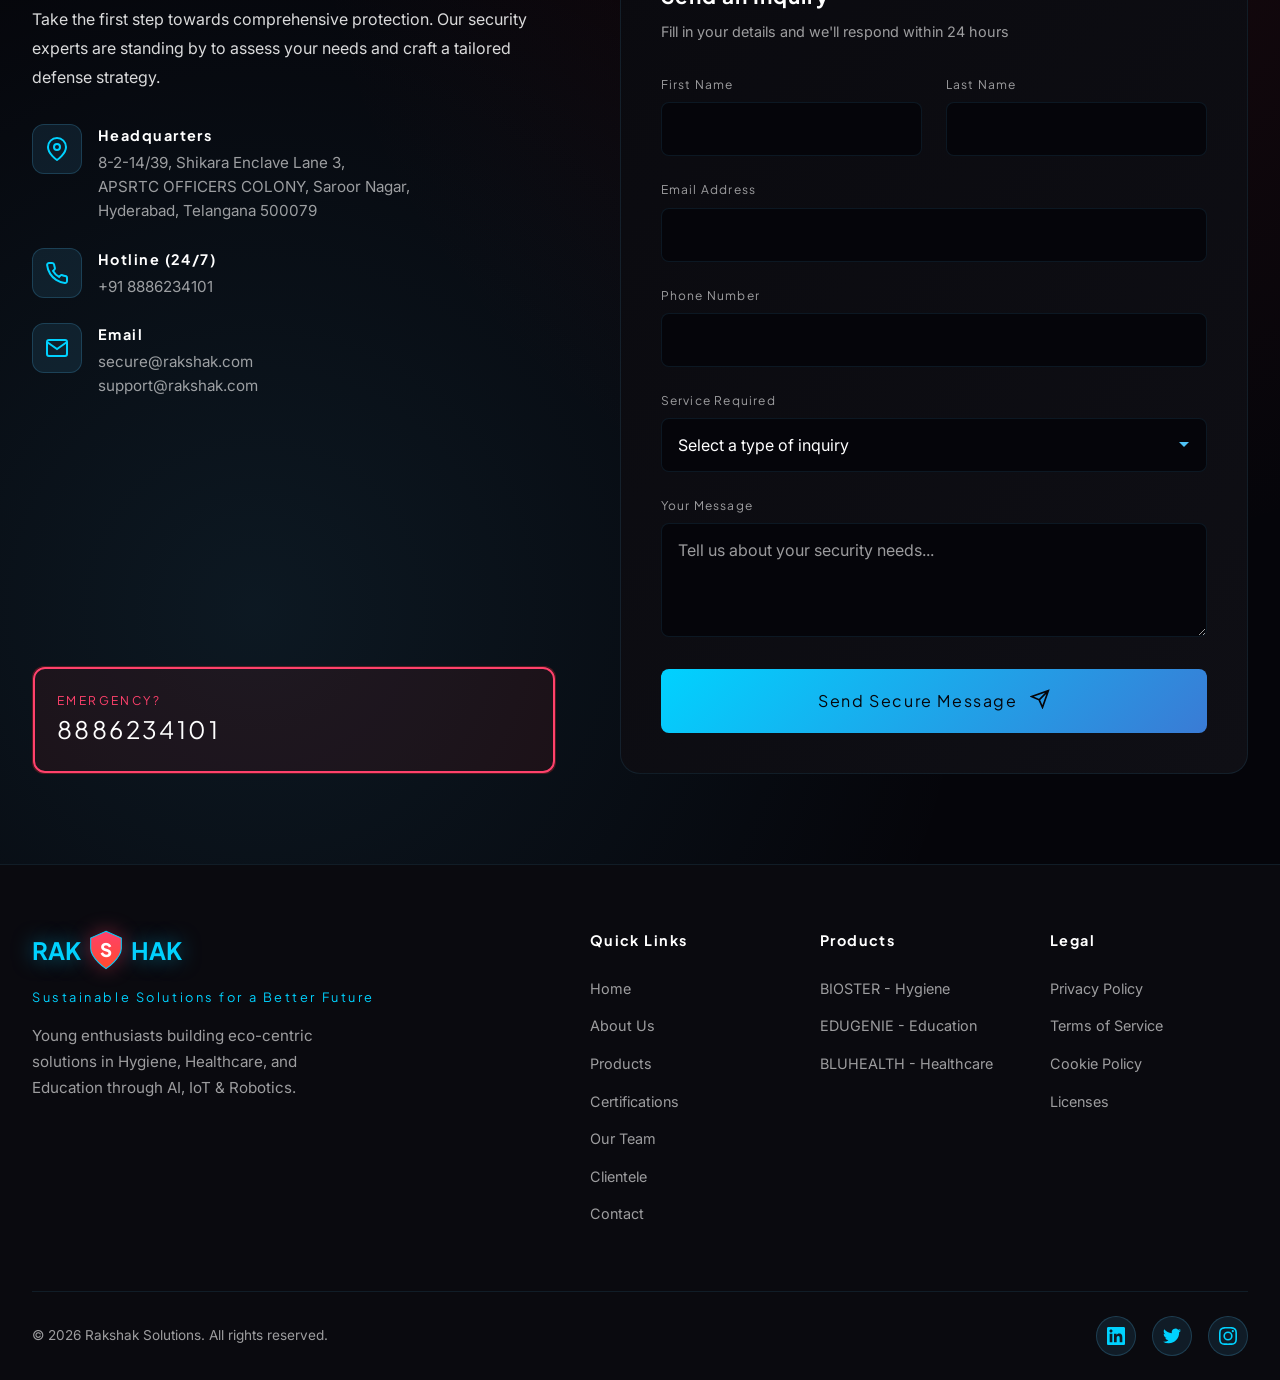
==== commit d8720663: "feat: latest changes" ====
--- a/index.html
+++ b/index.html
@@ -4,13 +4,64 @@
 <head>
     <meta charset="UTF-8">
     <meta name="viewport" content="width=device-width, initial-scale=1.0">
-    <title>Rakshak Solutions | Your Shield of Protection</title>
+    
+    <!-- Primary Meta Tags -->
+    <title>Rakshak Solutions | Sustainable Hygiene & Healthcare Solutions</title>
+    <meta name="title" content="Rakshak Solutions | Sustainable Hygiene & Healthcare Solutions">
+    <meta name="description" content="Rakshak Solutions provides sustainable and niche technologies in Hygiene, Healthcare, and Education, integrating AI, IoT, and Robotics for a cleaner, chemical-free future.">
+    <meta name="keywords" content="Rakshak Solutions, BIOSTER, EDUGENIE, BLUHEALTH, Hygiene Solutions, Sustainable Technology, AI, IoT, Robotics, Healthcare Telangana, Air Sterilization, Surface Disinfection">
+    <meta name="author" content="Rakshak Solutions">
+    <meta name="robots" content="index, follow">
+
+    <!-- Open Graph / Facebook -->
+    <meta property="og:type" content="website">
+    <meta property="og:url" content="https://rakshaksolutions.com/">
+    <meta property="og:title" content="Rakshak Solutions | Sustainable Hygiene & Healthcare Solutions">
+    <meta property="og:description" content="Integrating AI, IoT, and Robotics to provide clean air, chemical-free protection, and accessible healthcare.">
+    <meta property="og:image" content="https://apks-mobile-apps.s3.ap-south-1.amazonaws.com/rakshak/logo.png">
+
+    <!-- Twitter -->
+    <meta property="twitter:card" content="summary_large_image">
+    <meta property="twitter:url" content="https://rakshaksolutions.com/">
+    <meta property="twitter:title" content="Rakshak Solutions | Sustainable Hygiene & Healthcare Solutions">
+    <meta property="twitter:description" content="Integrating AI, IoT, and Robotics to provide clean air, chemical-free protection, and accessible healthcare.">
+    <meta property="twitter:image" content="https://apks-mobile-apps.s3.ap-south-1.amazonaws.com/rakshak/logo.png">
+
+    <!-- Favicon -->
+    <link rel="icon" type="image/x-icon" href="https://apks-mobile-apps.s3.ap-south-1.amazonaws.com/rakshak/logo.png">
+    
+    <!-- Canonical URL -->
+    <link rel="canonical" href="https://rakshaksolutions.com/">
+
     <link rel="preconnect" href="https://fonts.googleapis.com">
     <link rel="preconnect" href="https://fonts.gstatic.com" crossorigin>
-    <link
-        href="https://fonts.googleapis.com/css2?family=Bebas+Neue&family=Orbitron:wght@400;500;600;700;800;900&family=Rajdhani:wght@300;400;500;600;700&display=swap"
-        rel="stylesheet">
+    <link href="https://fonts.googleapis.com/css2?family=Inter:wght@400;500;600;700&family=Plus+Jakarta+Sans:wght@400;500;600;700;800&display=swap" rel="stylesheet">
     <link rel="stylesheet" href="styles.css">
+
+    <!-- Structured Data (Schema.org) -->
+    <script type="application/ld+json">
+    {
+      "@context": "https://schema.org",
+      "@type": "Organization",
+      "name": "Rakshak Solutions",
+      "url": "https://rakshaksolutions.com/",
+      "logo": "https://apks-mobile-apps.s3.ap-south-1.amazonaws.com/rakshak/logo.png",
+      "description": "Sustainable and niche technologies integrating AI, IoT, and Robotics to provide clean air, chemical-free protection, and accessible healthcare.",
+      "address": {
+        "@type": "PostalAddress",
+        "streetAddress": "8-2-14/39, Shikara Enclave Lane 3, APSRTC OFFICERS COLONY, Saroor Nagar",
+        "addressLocality": "Hyderabad",
+        "addressRegion": "Telangana",
+        "postalCode": "500079",
+        "addressCountry": "IN"
+      },
+      "contactPoint": {
+        "@type": "ContactPoint",
+        "telephone": "+91-8886234101",
+        "contactType": "customer service"
+      }
+    }
+    </script>
 </head>
 
 <body class="home-page">
@@ -218,7 +269,7 @@
                 <li><a href="#certifications" class="nav-link">Certifications</a></li>
                 <li><a href="#team" class="nav-link">Team</a></li>
                 <li><a href="#clientele" class="nav-link">Clientele</a></li>
-                <li><a href="#contact" class="nav-link">Contact</a></li>
+                <li><a href="#contact" class="nav-link btn-nav">Contact</a></li>
             </ul>
         </div>
     </nav>
@@ -352,22 +403,38 @@
                 <img src="https://apks-mobile-apps.s3.ap-south-1.amazonaws.com/rakshak/bacteria.png" alt="Bacteria" class="floating-microbe bacteria-2">
                 <img src="https://apks-mobile-apps.s3.ap-south-1.amazonaws.com/rakshak/bacteria.png" alt="Bacteria" class="floating-microbe bacteria-3">
                 <img src="https://apks-mobile-apps.s3.ap-south-1.amazonaws.com/rakshak/bacteria.png" alt="Bacteria" class="floating-microbe bacteria-4">
+                <img src="https://apks-mobile-apps.s3.ap-south-1.amazonaws.com/rakshak/bacteria.png" alt="Bacteria" class="floating-microbe bacteria-extra-1">
+                <img src="https://apks-mobile-apps.s3.ap-south-1.amazonaws.com/rakshak/bacteria.png" alt="Bacteria" class="floating-microbe bacteria-extra-2">
                 
                 <!-- Virus Images -->
                 <img src="https://apks-mobile-apps.s3.ap-south-1.amazonaws.com/rakshak/virus.png" alt="Virus" class="floating-microbe virus-img-1">
                 <img src="https://apks-mobile-apps.s3.ap-south-1.amazonaws.com/rakshak/virus.png" alt="Virus" class="floating-microbe virus-img-2">
                 <img src="https://apks-mobile-apps.s3.ap-south-1.amazonaws.com/rakshak/virus.png" alt="Virus" class="floating-microbe virus-img-3">
                 <img src="https://apks-mobile-apps.s3.ap-south-1.amazonaws.com/rakshak/virus.png" alt="Virus" class="floating-microbe virus-img-4">
+                <img src="https://apks-mobile-apps.s3.ap-south-1.amazonaws.com/rakshak/virus.png" alt="Virus" class="floating-microbe virus-extra-1">
+                <img src="https://apks-mobile-apps.s3.ap-south-1.amazonaws.com/rakshak/virus.png" alt="Virus" class="floating-microbe virus-extra-2">
                 
                 <!-- Fungi Images -->
                 <img src="https://apks-mobile-apps.s3.ap-south-1.amazonaws.com/rakshak/fungi.png" alt="Fungi" class="floating-microbe fungi-1">
                 <img src="https://apks-mobile-apps.s3.ap-south-1.amazonaws.com/rakshak/fungi.png" alt="Fungi" class="floating-microbe fungi-2">
                 <img src="https://apks-mobile-apps.s3.ap-south-1.amazonaws.com/rakshak/fungi.png" alt="Fungi" class="floating-microbe fungi-3">
+                <img src="https://apks-mobile-apps.s3.ap-south-1.amazonaws.com/rakshak/fungi.png" alt="Fungi" class="floating-microbe fungi-extra-1">
+                
+                <!-- High Density Pack -->
+                <img src="https://apks-mobile-apps.s3.ap-south-1.amazonaws.com/rakshak/virus.png" class="floating-microbe hd-1">
+                <img src="https://apks-mobile-apps.s3.ap-south-1.amazonaws.com/rakshak/bacteria.png" class="floating-microbe hd-2">
+                <img src="https://apks-mobile-apps.s3.ap-south-1.amazonaws.com/rakshak/virus.png" class="floating-microbe hd-3">
+                <img src="https://apks-mobile-apps.s3.ap-south-1.amazonaws.com/rakshak/bacteria.png" class="floating-microbe hd-4">
+                <img src="https://apks-mobile-apps.s3.ap-south-1.amazonaws.com/rakshak/virus.png" class="floating-microbe hd-5">
+                <img src="https://apks-mobile-apps.s3.ap-south-1.amazonaws.com/rakshak/bacteria.png" class="floating-microbe hd-6">
+                <img src="https://apks-mobile-apps.s3.ap-south-1.amazonaws.com/rakshak/virus.png" class="floating-microbe hd-7">
+                <img src="https://apks-mobile-apps.s3.ap-south-1.amazonaws.com/rakshak/bacteria.png" class="floating-microbe hd-8">
+                <img src="https://apks-mobile-apps.s3.ap-south-1.amazonaws.com/rakshak/virus.png" class="floating-microbe hd-9">
+                <img src="https://apks-mobile-apps.s3.ap-south-1.amazonaws.com/rakshak/bacteria.png" class="floating-microbe hd-10">
             </div>
         </div>
         <div class="hero-content">
-            <div class="hero-badge">
-                <span class="badge-dot"></span>
+            <div style="font-size: 14px; font-weight: bold; margin-bottom: 4px;">
                 CLEANLINESS IS NEXT TO GODLINESS...
             </div>
             <h1 class="hero-title">
@@ -423,7 +490,7 @@
             </div>
             <span>Scroll to Explore</span>
         </div>
-        <div class="hero-stats">
+        <!-- <div class="hero-stats">
             <div class="stat-item">
                 <span class="stat-number" data-count="500">0</span>
                 <span class="stat-suffix">+</span>
@@ -441,7 +508,7 @@
                 <span class="stat-suffix">%</span>
                 <span class="stat-label">Success Rate</span>
             </div>
-        </div>
+        </div> -->
     </section>
 
     <!-- Extreme Urbanization Section -->
@@ -1200,6 +1267,39 @@
         </div>
     </footer>
 
+    <!-- Floating Contact Action Button -->
+    <div class="fab-container" id="contactFab">
+        <div class="fab-menu">
+            <a href="https://wa.me/918886234101" target="_blank" class="fab-item fab-whatsapp" aria-label="Chat on WhatsApp">
+                <svg viewBox="0 0 448 512">
+                    <path fill="currentColor" d="M380.9 97.1C339 55.1 283.2 32 223.9 32c-122.4 0-222 99.6-222 222 0 39.1 10.2 77.3 29.6 111L0 480l117.7-30.9c32.4 17.7 68.9 27 106.1 27h.1c122.3 0 224.1-99.6 224.1-222 0-59.3-25.2-115-67.1-157zm-157 341.6c-33.2 0-65.7-8.9-94-25.7l-6.7-4-69.8 18.3L72 359.2l-4.4-7c-18.5-29.4-28.2-63.3-28.2-98.2 0-101.7 82.8-184.5 184.6-184.5 49.3 0 95.6 19.2 130.4 54.1 34.8 34.9 56.2 81.2 56.1 130.5 0 101.8-84.9 184.6-186.6 184.6zm101.2-138.2c-5.5-2.8-32.8-16.2-37.9-18-5.1-1.9-8.8-2.8-12.5 2.8-3.7 5.6-14.3 18-17.6 21.8-3.2 3.7-6.5 4.2-12 1.4-5.5-2.8-23.2-8.5-44.2-27.1-16.4-14.6-27.4-32.7-30.6-38.1-3.2-5.4-.3-8.3 2.4-11 2.5-2.4 5.5-6.4 8.3-9.7 2.8-3.3 3.7-5.6 5.5-9.3 1.8-3.7.9-6.9-.5-9.7-1.4-2.8-12.5-30.1-17.1-41.2-4.5-10.8-9.1-9.3-12.5-9.5-3.2-.2-6.9-.2-10.6-.2-3.7 0-9.7 1.4-14.8 6.9-5.1 5.6-19.4 19-19.4 46.3 0 27.3 19.9 53.7 22.6 57.4 2.8 3.7 39.1 59.7 94.8 83.8 13.2 5.8 23.5 9.2 31.6 11.8 13.3 4.2 25.4 3.6 35 2.2 10.7-1.6 32.8-13.4 37.4-26.4 4.6-13 4.6-24.1 3.2-26.4-1.3-2.5-5-3.9-10.5-6.6z"/>
+                </svg>
+            </a>
+            <a href="tel:+918886234101" class="fab-item fab-phone" aria-label="Call Us">
+                <svg viewBox="0 0 512 512">
+                    <path fill="currentColor" d="M493.4 24.6l-104-24c-11.3-2.6-22.9 3.3-27.5 13.9l-48 112c-4.2 9.8-1.4 21.3 6.9 28l60.6 49.6c-36 76.7-98.9 139.7-175.6 175.6l-49.6-60.6c-6.7-8.3-18.2-11.1-28-6.9l-112 48C3.9 390.9-2 402.5.6 413.8l24 104C27.1 520.5 36.2 528 48 528c256.3 0 464-207.7 464-464 0-11.8-7.5-20.9-18.4-23.4z"/>
+                </svg>
+            </a>
+            <a href="mailto:info@rakshaksolutions.com" class="fab-item fab-email" aria-label="Email Us">
+                <svg viewBox="0 0 512 512">
+                    <path fill="currentColor" d="M502.3 190.8c3.9-3.1 9.7-.2 9.7 4.7V400c0 26.5-21.5 48-48 48H48c-26.5 0-48-21.5-48-48V195.6c0-5 5.7-7.8 9.7-4.7 22.4 17.4 52.1 40.2 148.8 110.3 33.4 24.2 76.3 57.4 105.5 57.3l.1-.1s.1.1.1.1c29.1 0 72-33 105.5-57.3 96.7-70.1 126.4-92.9 148.8-110.4zm-246.4 139c-20.1 0-48.4-20.5-66.2-33.4-96.8-70.1-118-85.7-142-104.3-3.9-3.1-4.1-9-.3-12.3 20.8-18.4 51.5-45.7 67.4-59.8 16.4-14.5 44.1-38.1 141.1-38.1 97 0 124.7 23.6 141.1 38.1 15.9 14.1 46.5 41.4 67.4 59.8 3.8 3.3 3.6 9.2-.3 12.3-24 18.6-45.2 34.2-142 104.3-17.8 12.9-46.1 33.4-66.2 33.4z"/>
+                </svg>
+            </a>
+        </div>
+        <button class="fab-main" id="fabMain" aria-label="Toggle Contact Menu">
+            <span class="fab-icon-open">
+                <svg viewBox="0 0 24 24">
+                    <path d="M20 2H4c-1.1 0-1.99.9-1.99 1.99L2 22l4-4h14c1.1 0 2-.9 2-2V4c0-1.1-.9-2-2-2zm-7 12h-2v-2h2v2zm0-4h-2V7h2v3z"/>
+                </svg>
+            </span>
+            <span class="fab-icon-close">
+                <svg viewBox="0 0 24 24">
+                    <path d="M19 6.41L17.59 5 12 10.59 6.41 5 5 6.41 10.59 12 5 17.59 6.41 19 12 13.41 17.59 19 19 17.59 13.41 12 19 6.41z"/>
+                </svg>
+            </span>
+        </button>
+    </div>
+
     <script src="script.js?v=2"></script>
 </body>
 
--- a/styles.css
+++ b/styles.css
@@ -26,9 +26,9 @@
     --gradient-dark: linear-gradient(180deg, #05050a 0%, #0f0f15 100%);
 
     /* Typography */
-    --font-display: 'Orbitron', sans-serif;
-    --font-heading: 'Bebas Neue', sans-serif;
-    --font-body: 'Rajdhani', sans-serif;
+    --font-display: 'Plus Jakarta Sans', sans-serif;
+    --font-heading: 'Plus Jakarta Sans', sans-serif;
+    --font-body: 'Inter', sans-serif;
 
     /* Spacing & Transitions */
     --section-padding: clamp(4rem, 10vh, 10rem);
@@ -1128,6 +1128,71 @@
     transform: rotate(-20deg);
 }
 
+/* Extra Density Microbes */
+.bacteria-extra-1 {
+    width: 90px;
+    height: auto;
+    top: 40%;
+    left: 80%;
+    opacity: 0.5;
+    animation: floatBacteria1 22s ease-in-out infinite alternate;
+    filter: drop-shadow(0 0 10px rgba(138, 43, 226, 0.4));
+}
+
+.bacteria-extra-2 {
+    width: 70px;
+    height: auto;
+    bottom: 40%;
+    right: 70%;
+    opacity: 0.4;
+    animation: floatBacteria2 26s ease-in-out infinite alternate;
+    filter: drop-shadow(0 0 8px rgba(138, 43, 226, 0.3));
+}
+
+.virus-extra-1 {
+    width: 80px;
+    height: auto;
+    top: 60%;
+    left: 15%;
+    opacity: 0.6;
+    animation: floatVirus2 24s ease-in-out infinite;
+    filter: drop-shadow(0 0 15px rgba(0, 210, 255, 0.5));
+}
+
+.virus-extra-2 {
+    width: 65px;
+    height: auto;
+    top: 30%;
+    right: 40%;
+    opacity: 0.5;
+    animation: floatVirus4 30s ease-in-out infinite;
+    filter: drop-shadow(0 0 12px rgba(0, 210, 255, 0.4));
+}
+
+.fungi-extra-1 {
+    width: 80px;
+    height: auto;
+    bottom: 15%;
+    left: 45%;
+    opacity: 0.5;
+    animation: floatFungi2 27s ease-in-out infinite;
+    filter: drop-shadow(0 0 15px rgba(0, 150, 255, 0.4));
+}
+
+/* High Density Packs */
+.hd-1 { top: 5%; left: 40%; width: 50px; animation: floatVirus1 25s infinite; opacity: 0.4; }
+.hd-2 { top: 15%; left: 70%; width: 60px; animation: floatBacteria1 30s infinite; opacity: 0.35; }
+.hd-3 { top: 35%; right: 5%; width: 45px; animation: floatVirus2 22s infinite; opacity: 0.45; }
+.hd-4 { bottom: 10%; right: 50%; width: 55px; animation: floatBacteria2 28s infinite; opacity: 0.4; }
+.hd-5 { bottom: 30%; left: 5%; width: 40px; animation: floatVirus3 35s infinite; opacity: 0.3; }
+.hd-6 { top: 50%; right: 40%; width: 70px; animation: floatBacteria3 26s infinite; opacity: 0.4; }
+.hd-7 { bottom: 25%; left: 75%; width: 50px; animation: floatVirus4 32s infinite; opacity: 0.35; }
+.hd-8 { top: 80%; left: 10%; width: 65px; animation: floatBacteria4 29s infinite; opacity: 0.3; }
+.hd-9 { top: 25%; left: 25%; width: 45px; animation: floatVirus1 31s infinite; opacity: 0.4; }
+.hd-10 { bottom: 50%; right: 15%; width: 55px; animation: floatBacteria1 27s infinite; opacity: 0.35; }
+
+
+
 /* Floating Animations for Bacteria */
 @keyframes floatBacteria1 {
     0% {
@@ -1333,12 +1398,12 @@
         opacity: 0.4 !important;
     }
     
-    .bacteria-2,
+    /* .bacteria-2,
     .bacteria-4,
     .virus-img-3,
     .fungi-2 {
         display: none !important;
-    }
+    } */
 }
 
 @media (max-width: 480px) {
@@ -1347,11 +1412,11 @@
         opacity: 0.3 !important;
     }
     
-    .bacteria-3,
+    /* .bacteria-3,
     .virus-img-4,
     .fungi-3 {
         display: none !important;
-    }
+    } */
 }
 
 /* Preloader Microbes */
@@ -1447,12 +1512,12 @@
     }
 
     /* Hide some elements on mobile to improve performance */
-    .m2,
+    /* .m2,
     .r2,
     .d4,
     .m4 {
         display: none !important;
-    }
+    } */
 
     .entity {
         animation-duration: 40s !important;
@@ -1791,6 +1856,8 @@
     gap: 6px;
     cursor: pointer;
     padding: 0.5rem;
+    z-index: 1100; /* Higher than menu */
+    position: relative;
 }
 
 .nav-toggle span {
@@ -1836,6 +1903,45 @@
     width: 100%;
 }
 
+.btn-nav {
+    background: var(--gradient-blue);
+    color: #000 !important;
+    padding: 0.6rem 1.8rem !important;
+    border-radius: 50px;
+    font-weight: 700;
+    display: inline-flex;
+    align-items: center;
+    justify-content: center;
+    transition: all var(--transition-medium) !important;
+    box-shadow: 0 4px 15px rgba(0, 210, 255, 0.3);
+    border: none;
+}
+
+.btn-nav::before {
+    display: none !important;
+}
+
+.btn-nav:hover {
+    transform: translateY(-2px);
+    box-shadow: 0 6px 25px var(--color-blue-glow);
+    filter: brightness(1.1);
+    color: #000 !important;
+}
+
+@media (max-width: 768px) {
+    .btn-nav {
+        margin-top: 3rem; /* Pushes it down in the column */
+        width: 100%;
+        padding: 1.2rem !important;
+        text-align: center;
+        border-radius: 12px;
+        font-size: 1.1rem;
+        box-shadow: 0 10px 30px rgba(0, 210, 255, 0.4);
+        background: linear-gradient(90deg, #00d2ff, #3a7bd5);
+    }
+}
+
+
 /* Mobile Navigation */
 @media (max-width: 768px) {
     .nav-toggle {
@@ -1849,20 +1955,37 @@
         width: 80%;
         max-width: 400px;
         height: 100vh;
-        background: var(--color-bg-secondary);
+        background: #05050a; /* Ensure solid background */
         flex-direction: column;
-        padding: 6rem 2rem 2rem;
-        gap: 1.5rem;
-        transition: right var(--transition-medium);
-        box-shadow: -10px 0 30px rgba(0, 0, 0, 0.5);
+        padding: 8rem 2rem 4rem;
+        gap: 2rem;
+        transition: right 0.4s cubic-bezier(0.165, 0.84, 0.44, 1);
+        box-shadow: -10px 0 50px rgba(0, 0, 0, 0.8);
+        z-index: 1050;
+    }
+
+    .nav-menu li {
+        width: 100%;
+        text-align: left;
+    }
+
+    .nav-menu li:last-child {
+        margin-top: auto; /* Push contact button to bottom */
     }
 
     .nav-menu.active {
         right: 0;
     }
 
+    .nav-toggle.active {
+        position: fixed;
+        right: 2rem;
+        top: 2rem;
+    }
+
     .nav-toggle.active span:nth-child(1) {
         transform: rotate(45deg) translate(6px, 6px);
+        background: #fff; /* Ensure contrast on dark menu */
     }
 
     .nav-toggle.active span:nth-child(2) {
@@ -1871,8 +1994,10 @@
 
     .nav-toggle.active span:nth-child(3) {
         transform: rotate(-45deg) translate(6px, -6px);
-    }
-}
+        background: #fff;
+    }
+}
+
 
 /* ============================================
    HERO SECTION
@@ -6874,3 +6999,138 @@
         text-align: center;
     }
 }
+
+/* ============================================
+   FLOATING ACTION BUTTON (FAB)
+   ============================================ */
+.fab-container {
+    position: fixed;
+    bottom: 30px;
+    right: 30px;
+    z-index: 10000;
+    display: flex;
+    flex-direction: column; /* Menu on top, Main button at bottom */
+    align-items: center;
+    gap: 15px;
+}
+
+.fab-main {
+    width: 60px;
+    height: 60px;
+    border-radius: 50%;
+    background: var(--color-red-primary);
+    border: none;
+    box-shadow: 0 4px 20px rgba(255, 65, 108, 0.5);
+    cursor: pointer;
+    display: flex;
+    align-items: center;
+    justify-content: center;
+    transition: var(--transition-medium);
+    z-index: 2;
+    order: 2; /* Ensure it stays at the bottom */
+}
+
+.fab-main:hover {
+    transform: scale(1.05);
+    box-shadow: 0 6px 25px rgba(255, 65, 108, 0.7);
+}
+
+.fab-main svg {
+    width: 30px;
+    height: 30px;
+    fill: white;
+    transition: var(--transition-medium);
+}
+
+.fab-icon-close {
+    position: absolute;
+    opacity: 0;
+    transform: scale(0);
+}
+
+.fab-icon-open {
+    opacity: 1;
+    transform: scale(1);
+}
+
+.fab-container.active .fab-icon-open {
+    opacity: 0;
+    transform: scale(0);
+}
+
+.fab-container.active .fab-icon-close {
+    opacity: 1;
+    transform: scale(1);
+}
+
+.fab-menu {
+    display: flex;
+    flex-direction: column; /* Stack icons normally */
+    gap: 15px;
+    opacity: 0;
+    visibility: hidden;
+    transform: translateY(20px);
+    transition: all 0.3s ease;
+    pointer-events: none;
+    order: 1; /* Stay above the main button */
+}
+
+.fab-container.active .fab-menu {
+    opacity: 1;
+    visibility: visible;
+    transform: translateY(0);
+    pointer-events: all;
+}
+
+.fab-item {
+    width: 55px;
+    height: 55px;
+    border-radius: 50%;
+    display: flex;
+    align-items: center;
+    justify-content: center;
+    text-decoration: none;
+    transition: var(--transition-medium);
+    box-shadow: 0 4px 15px rgba(0, 0, 0, 0.3);
+}
+
+.fab-item svg {
+    width: 28px;
+    height: 28px;
+    fill: white;
+}
+
+.fab-whatsapp {
+    background: #25D366;
+}
+
+.fab-phone {
+    background: #4285F4;
+}
+
+.fab-email {
+    background: #FBBC05;
+}
+
+.fab-item:hover {
+    transform: scale(1.1);
+    filter: brightness(1.1);
+}
+
+@media (max-width: 768px) {
+    .fab-container {
+        bottom: 20px;
+        right: 20px;
+        gap: 10px;
+    }
+    .fab-main {
+        width: 50px;
+        height: 50px;
+    }
+    .fab-item {
+        width: 45px;
+        height: 45px;
+    }
+}
+
+
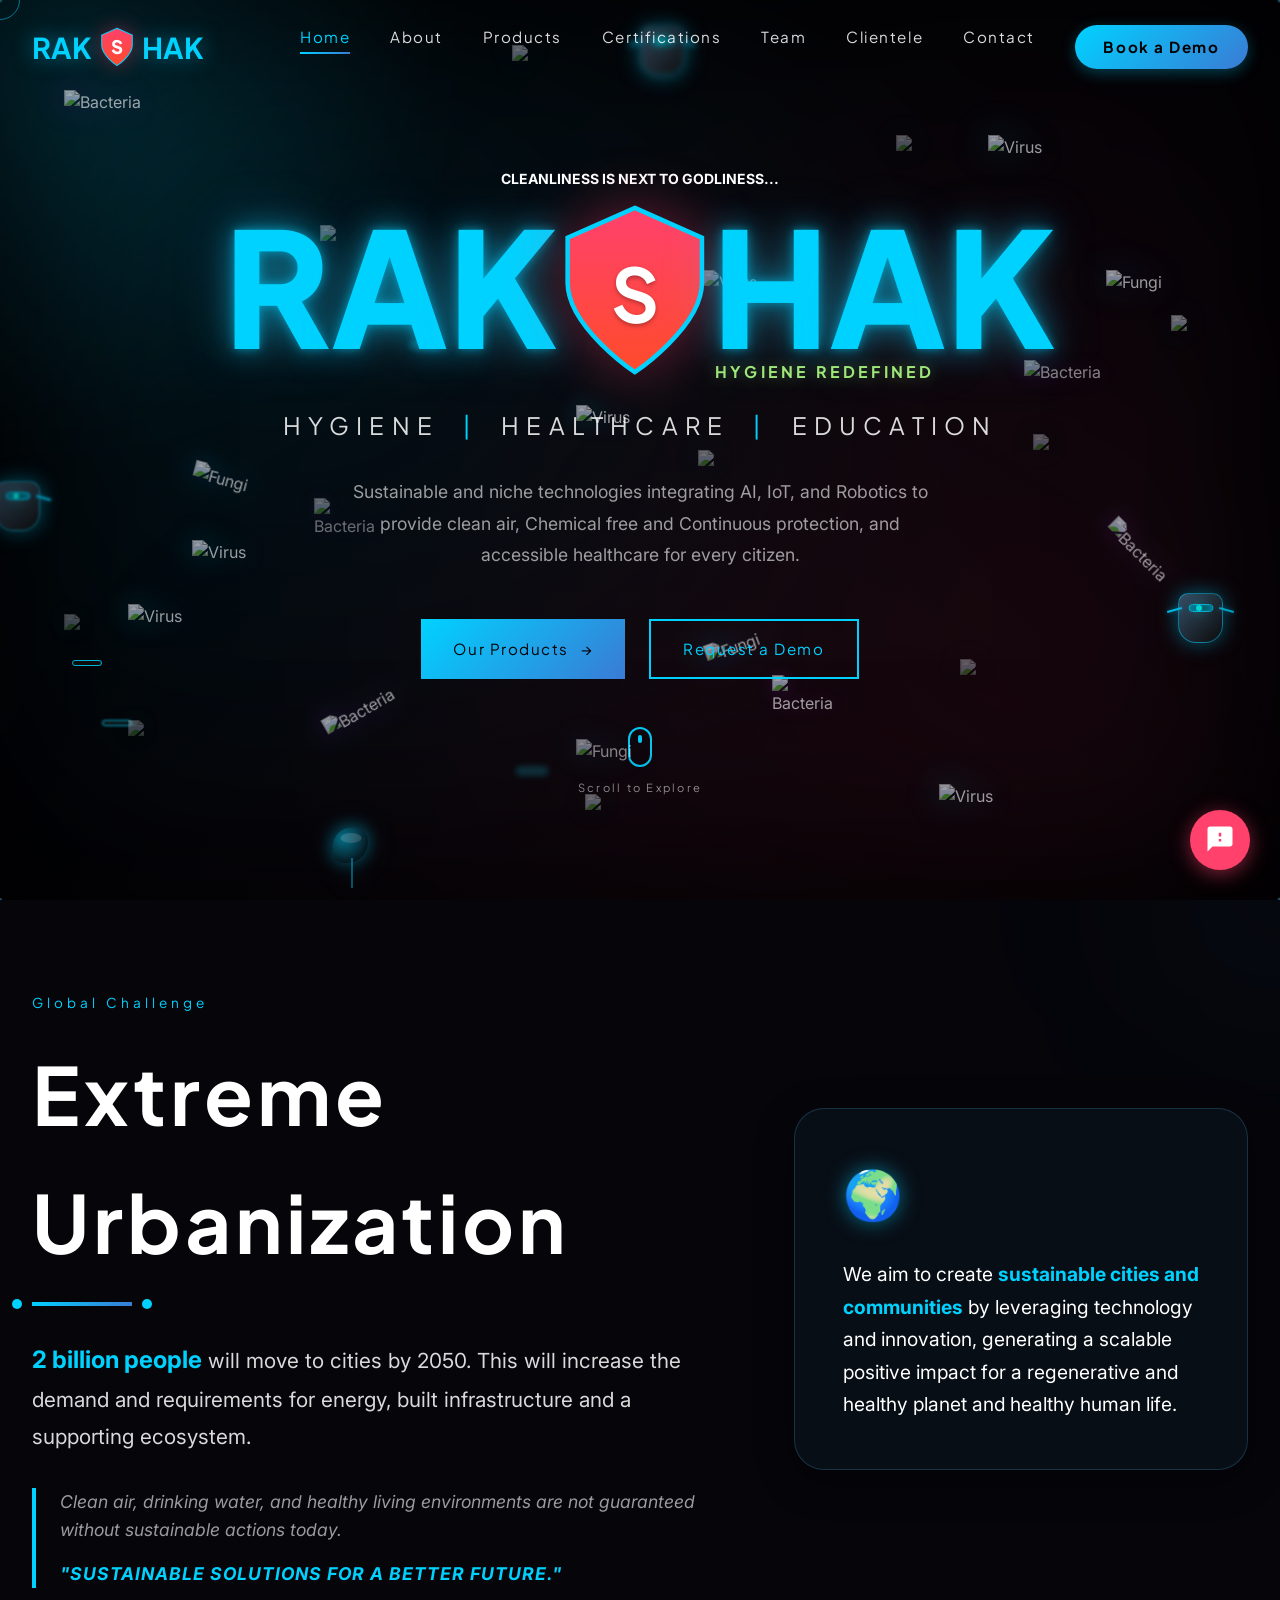
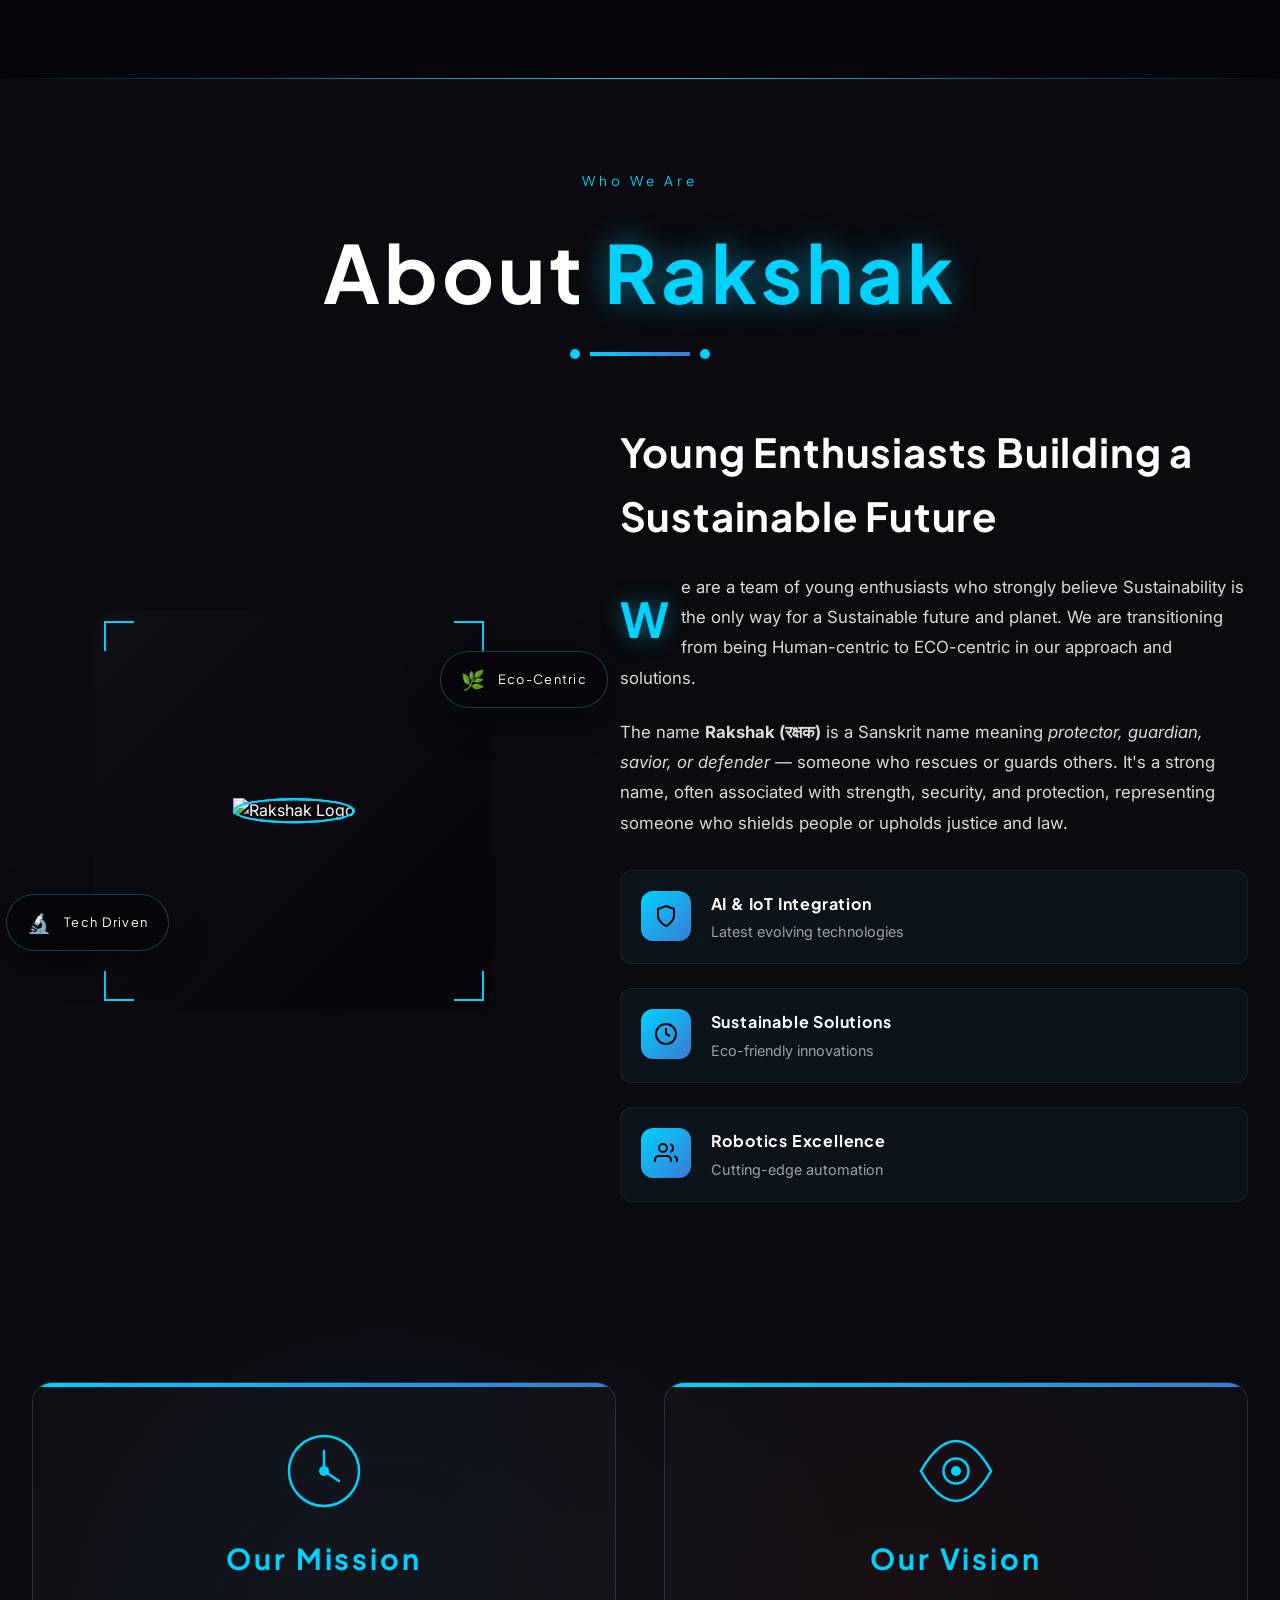
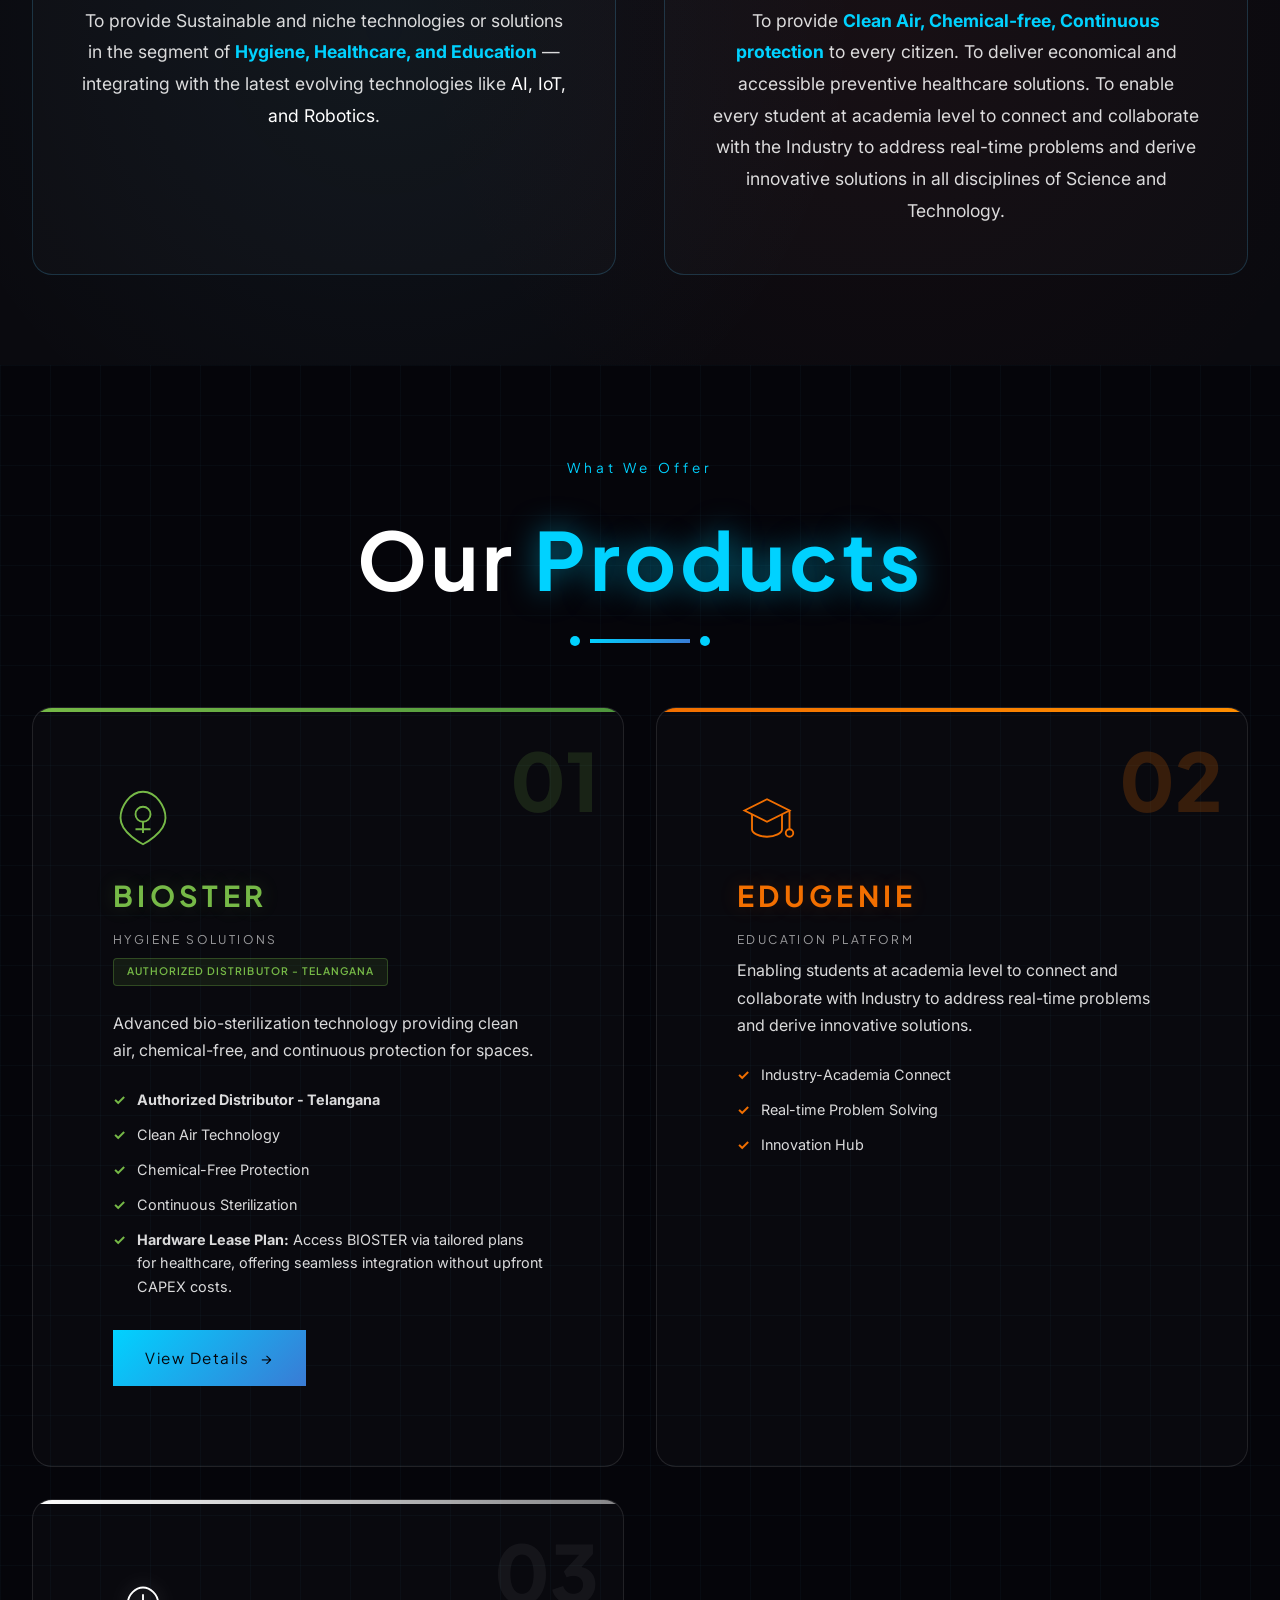
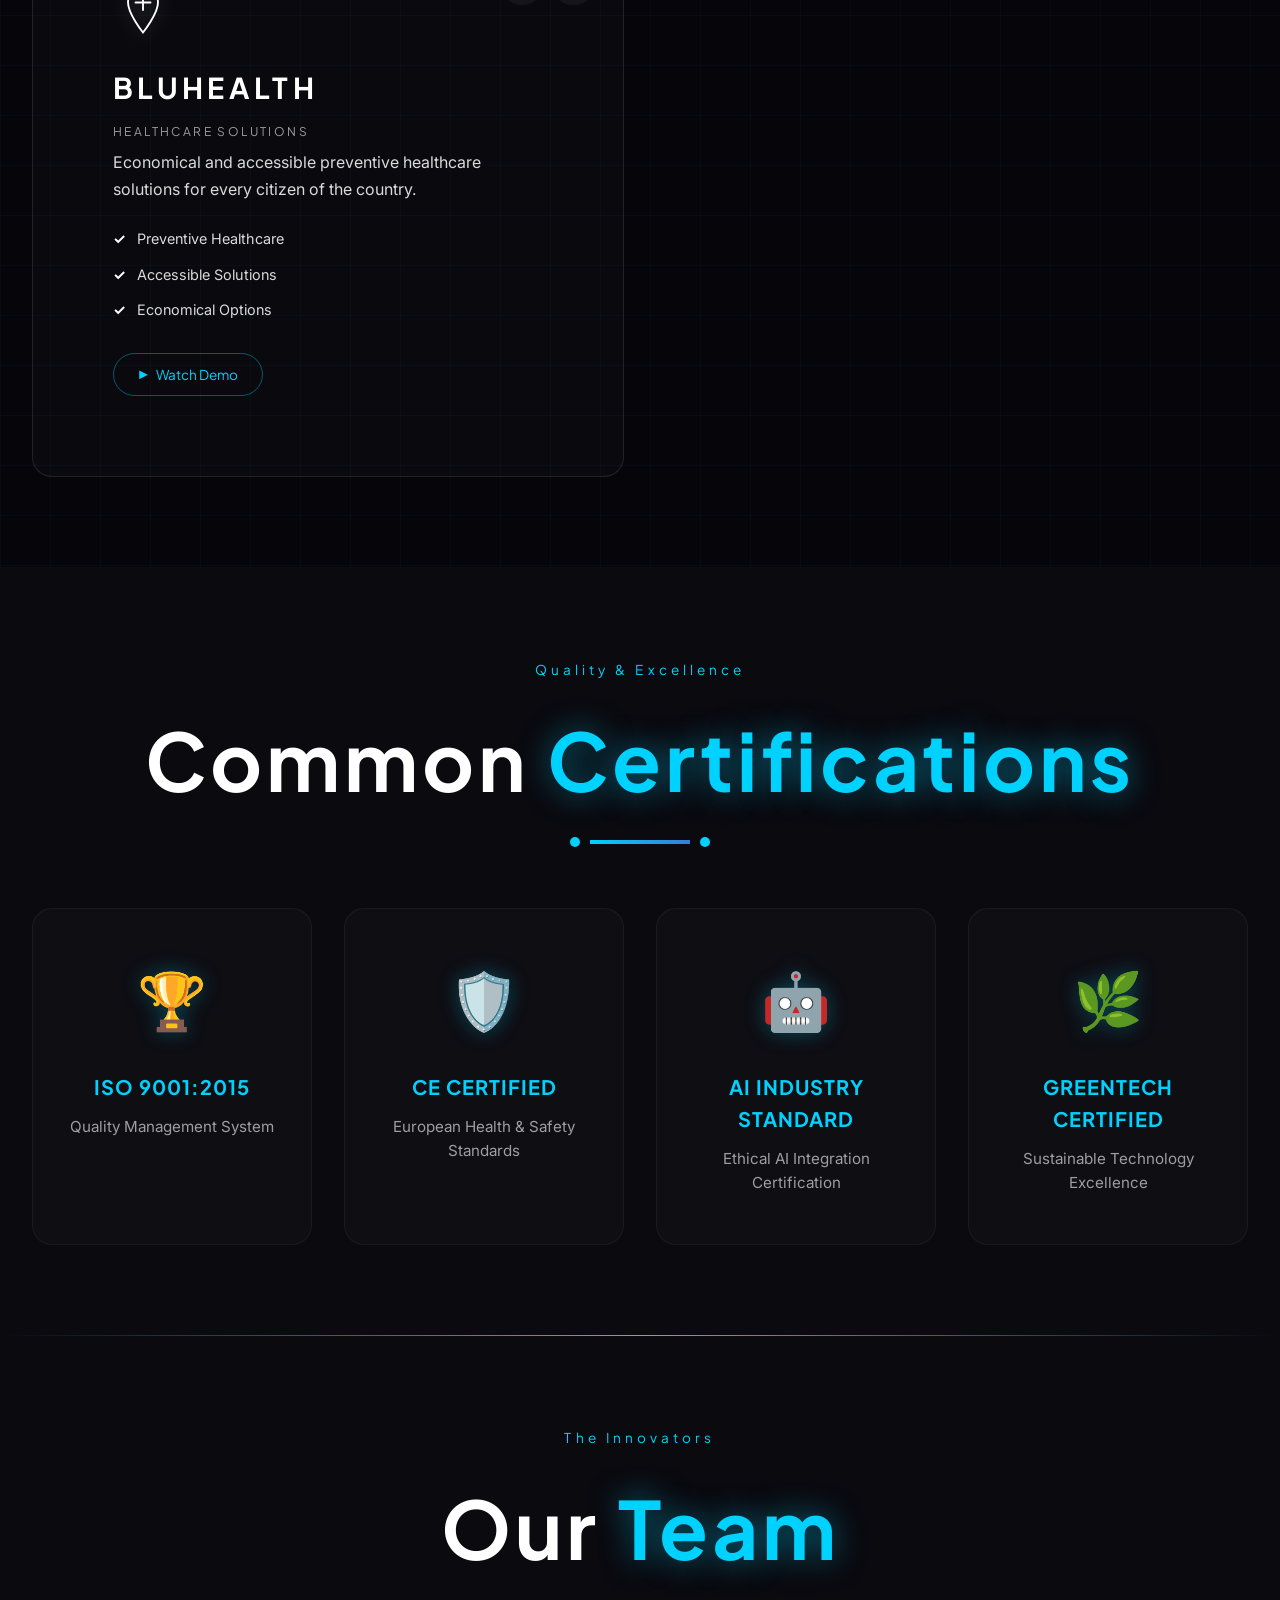
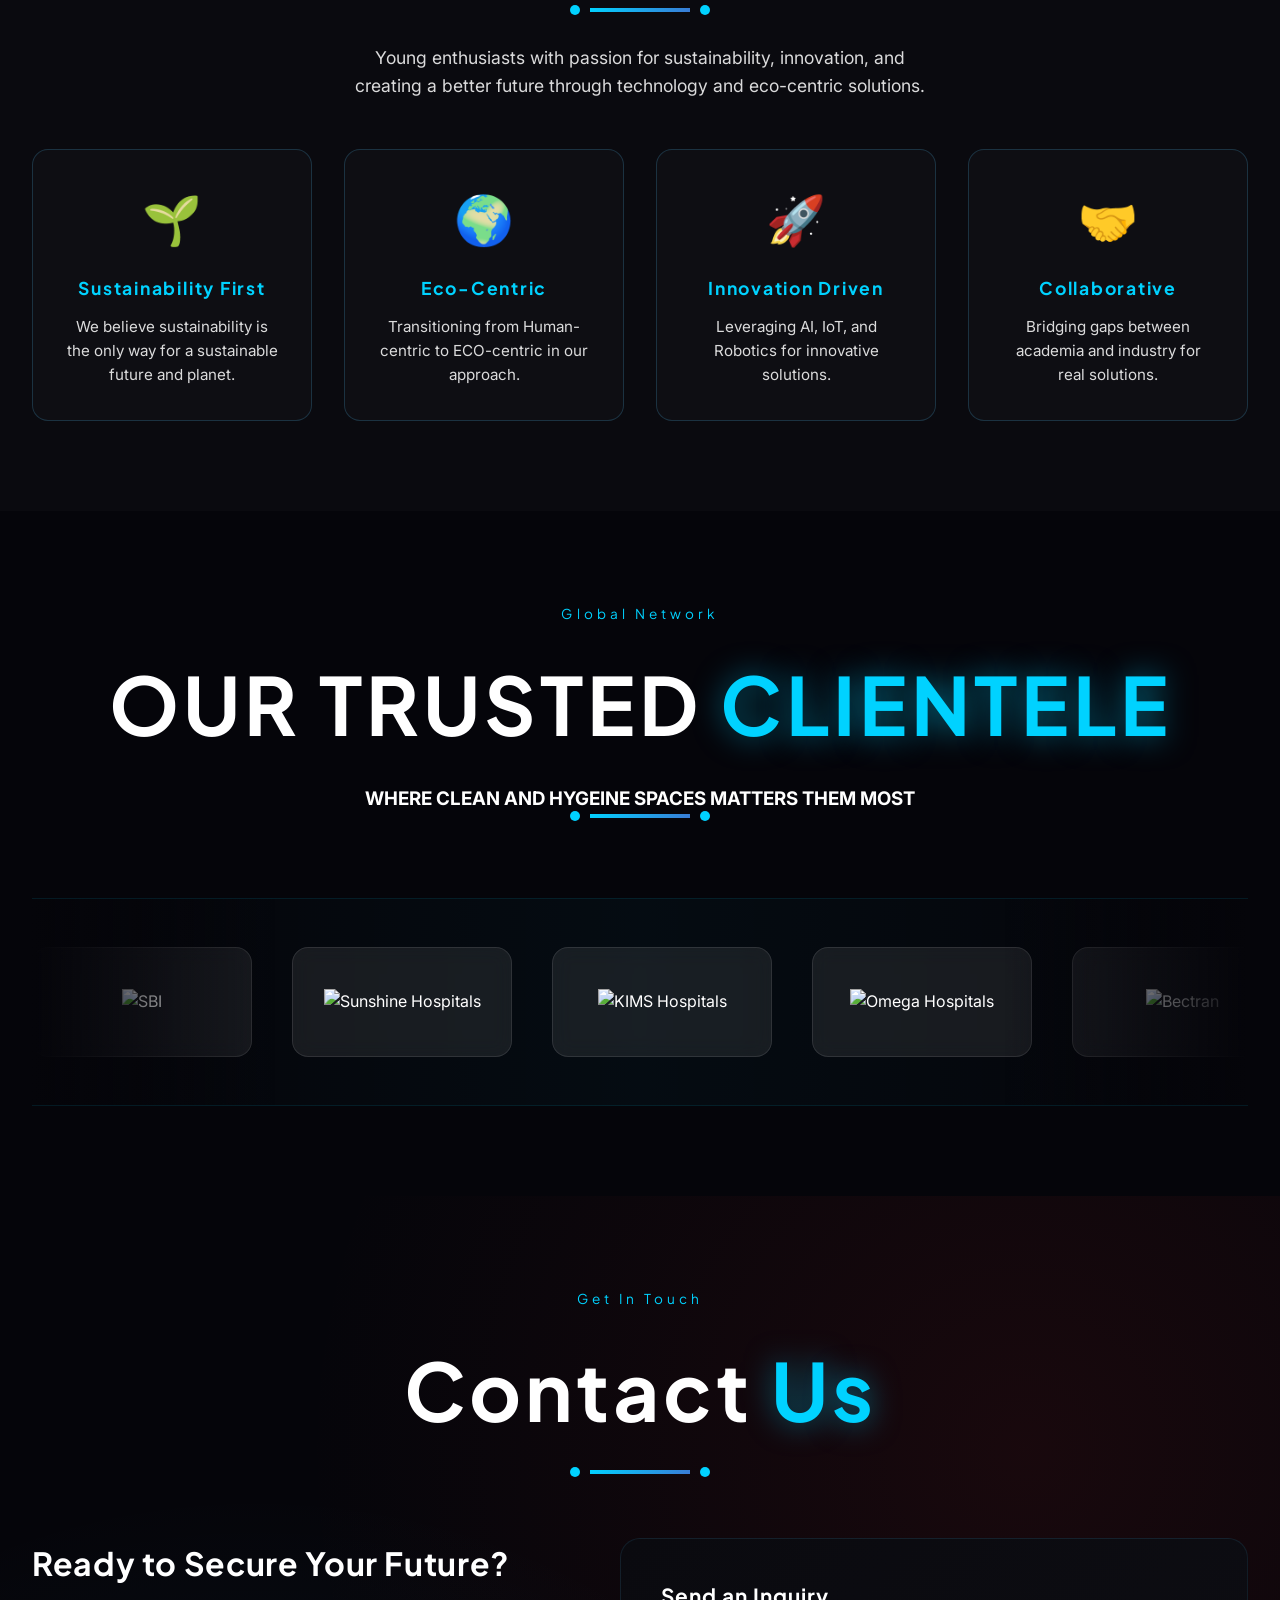
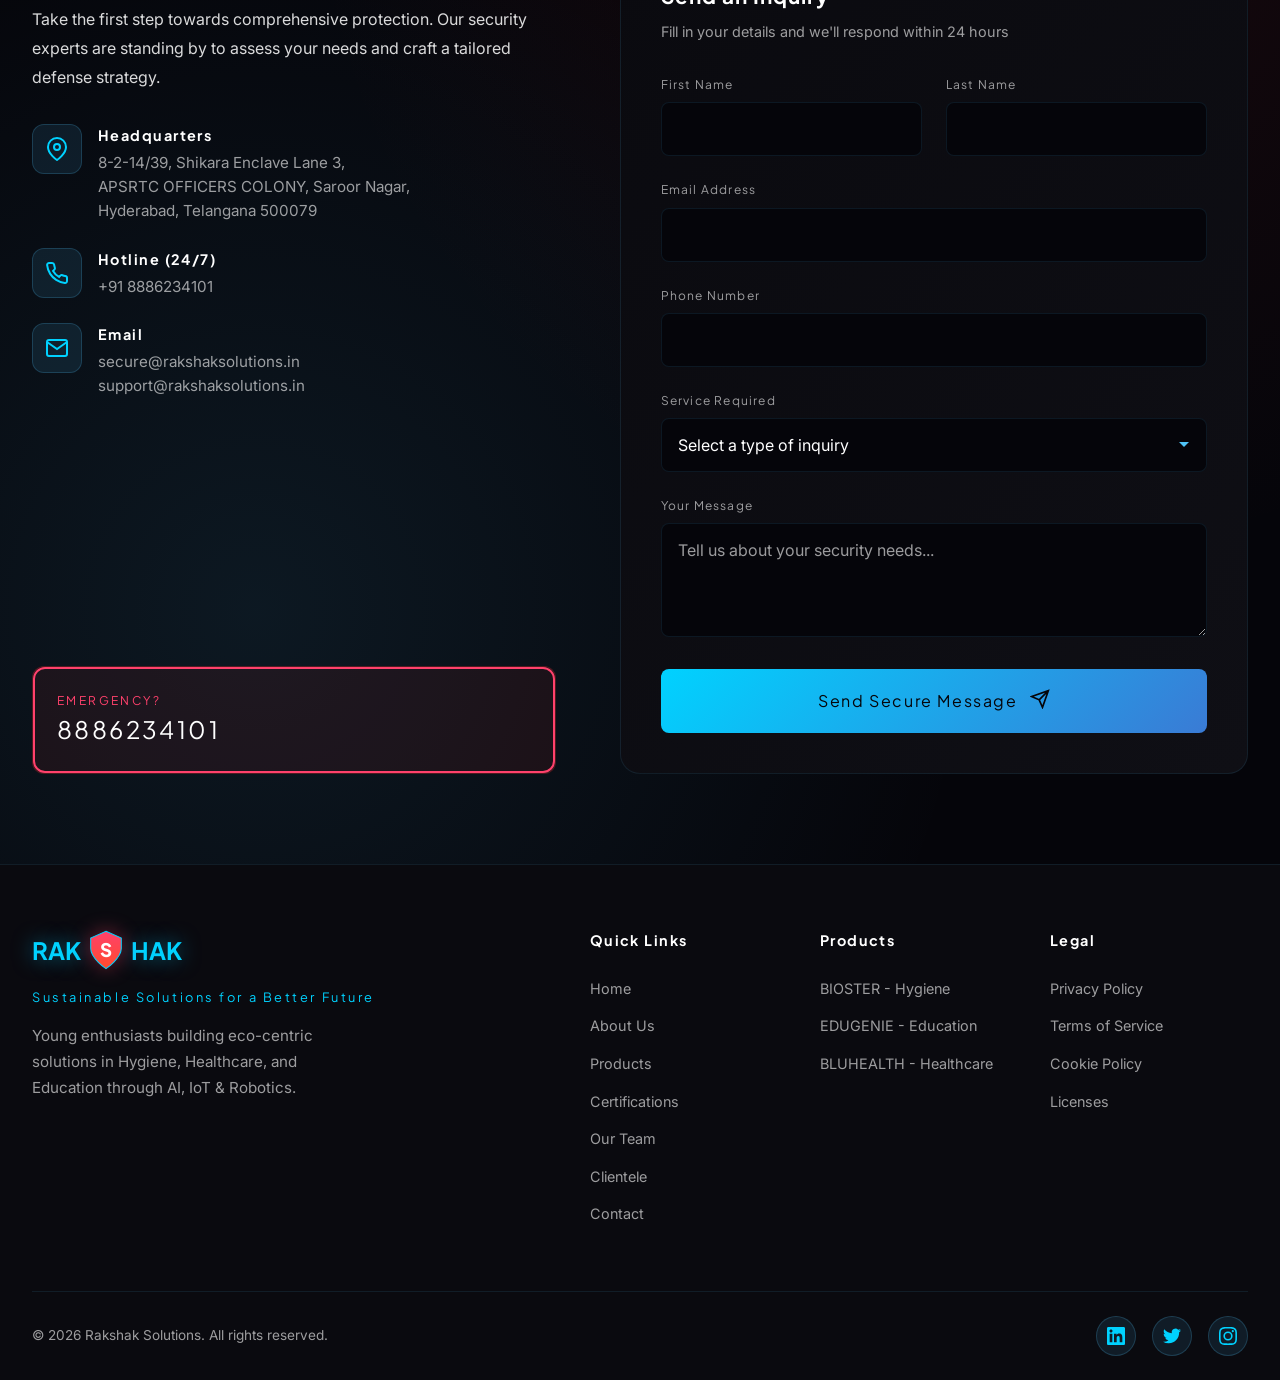
==== commit 4f3ad632: "fix: minor change" ====
--- a/index.html
+++ b/index.html
@@ -15,14 +15,14 @@
 
     <!-- Open Graph / Facebook -->
     <meta property="og:type" content="website">
-    <meta property="og:url" content="https://rakshaksolutions.com/">
+    <meta property="og:url" content="https://rakshaksolutions.in/">
     <meta property="og:title" content="Rakshak Solutions | Sustainable Hygiene & Healthcare Solutions">
     <meta property="og:description" content="Integrating AI, IoT, and Robotics to provide clean air, chemical-free protection, and accessible healthcare.">
     <meta property="og:image" content="https://apks-mobile-apps.s3.ap-south-1.amazonaws.com/rakshak/logo.png">
 
     <!-- Twitter -->
     <meta property="twitter:card" content="summary_large_image">
-    <meta property="twitter:url" content="https://rakshaksolutions.com/">
+    <meta property="twitter:url" content="https://rakshaksolutions.in/">
     <meta property="twitter:title" content="Rakshak Solutions | Sustainable Hygiene & Healthcare Solutions">
     <meta property="twitter:description" content="Integrating AI, IoT, and Robotics to provide clean air, chemical-free protection, and accessible healthcare.">
     <meta property="twitter:image" content="https://apks-mobile-apps.s3.ap-south-1.amazonaws.com/rakshak/logo.png">
@@ -31,7 +31,7 @@
     <link rel="icon" type="image/x-icon" href="https://apks-mobile-apps.s3.ap-south-1.amazonaws.com/rakshak/logo.png">
     
     <!-- Canonical URL -->
-    <link rel="canonical" href="https://rakshaksolutions.com/">
+    <link rel="canonical" href="https://rakshaksolutions.in/">
 
     <link rel="preconnect" href="https://fonts.googleapis.com">
     <link rel="preconnect" href="https://fonts.gstatic.com" crossorigin>
@@ -44,7 +44,7 @@
       "@context": "https://schema.org",
       "@type": "Organization",
       "name": "Rakshak Solutions",
-      "url": "https://rakshaksolutions.com/",
+      "url": "https://rakshaksolutions.in/",
       "logo": "https://apks-mobile-apps.s3.ap-south-1.amazonaws.com/rakshak/logo.png",
       "description": "Sustainable and niche technologies integrating AI, IoT, and Robotics to provide clean air, chemical-free protection, and accessible healthcare.",
       "address": {
@@ -269,7 +269,8 @@
                 <li><a href="#certifications" class="nav-link">Certifications</a></li>
                 <li><a href="#team" class="nav-link">Team</a></li>
                 <li><a href="#clientele" class="nav-link">Clientele</a></li>
-                <li><a href="#contact" class="nav-link btn-nav">Contact</a></li>
+                <li><a href="#contact" class="nav-link">Contact</a></li>
+                <li><a href="#contact" class="nav-link btn-nav">Book a Demo</a></li>
             </ul>
         </div>
     </nav>
@@ -480,7 +481,7 @@
                     <span class="btn-icon">→</span>
                 </a>
                 <a href="#contact" class="btn btn-secondary">
-                    <span class="btn-text">Get in Touch</span>
+                    <span class="btn-text">Request a Demo</span>
                 </a>
             </div>
         </div>
@@ -1114,7 +1115,7 @@
                             </div>
                             <div class="contact-text">
                                 <h4>Email</h4>
-                                <p>secure@rakshak.com<br>support@rakshak.com</p>
+                                <p>secure@rakshaksolutions.in<br>support@rakshaksolutions.in</p>
                             </div>
                         </div>
                     </div>
@@ -1280,7 +1281,7 @@
                     <path fill="currentColor" d="M493.4 24.6l-104-24c-11.3-2.6-22.9 3.3-27.5 13.9l-48 112c-4.2 9.8-1.4 21.3 6.9 28l60.6 49.6c-36 76.7-98.9 139.7-175.6 175.6l-49.6-60.6c-6.7-8.3-18.2-11.1-28-6.9l-112 48C3.9 390.9-2 402.5.6 413.8l24 104C27.1 520.5 36.2 528 48 528c256.3 0 464-207.7 464-464 0-11.8-7.5-20.9-18.4-23.4z"/>
                 </svg>
             </a>
-            <a href="mailto:info@rakshaksolutions.com" class="fab-item fab-email" aria-label="Email Us">
+            <a href="mailto:info@rakshaksolutions.in" class="fab-item fab-email" aria-label="Email Us">
                 <svg viewBox="0 0 512 512">
                     <path fill="currentColor" d="M502.3 190.8c3.9-3.1 9.7-.2 9.7 4.7V400c0 26.5-21.5 48-48 48H48c-26.5 0-48-21.5-48-48V195.6c0-5 5.7-7.8 9.7-4.7 22.4 17.4 52.1 40.2 148.8 110.3 33.4 24.2 76.3 57.4 105.5 57.3l.1-.1s.1.1.1.1c29.1 0 72-33 105.5-57.3 96.7-70.1 126.4-92.9 148.8-110.4zm-246.4 139c-20.1 0-48.4-20.5-66.2-33.4-96.8-70.1-118-85.7-142-104.3-3.9-3.1-4.1-9-.3-12.3 20.8-18.4 51.5-45.7 67.4-59.8 16.4-14.5 44.1-38.1 141.1-38.1 97 0 124.7 23.6 141.1 38.1 15.9 14.1 46.5 41.4 67.4 59.8 3.8 3.3 3.6 9.2-.3 12.3-24 18.6-45.2 34.2-142 104.3-17.8 12.9-46.1 33.4-66.2 33.4z"/>
                 </svg>
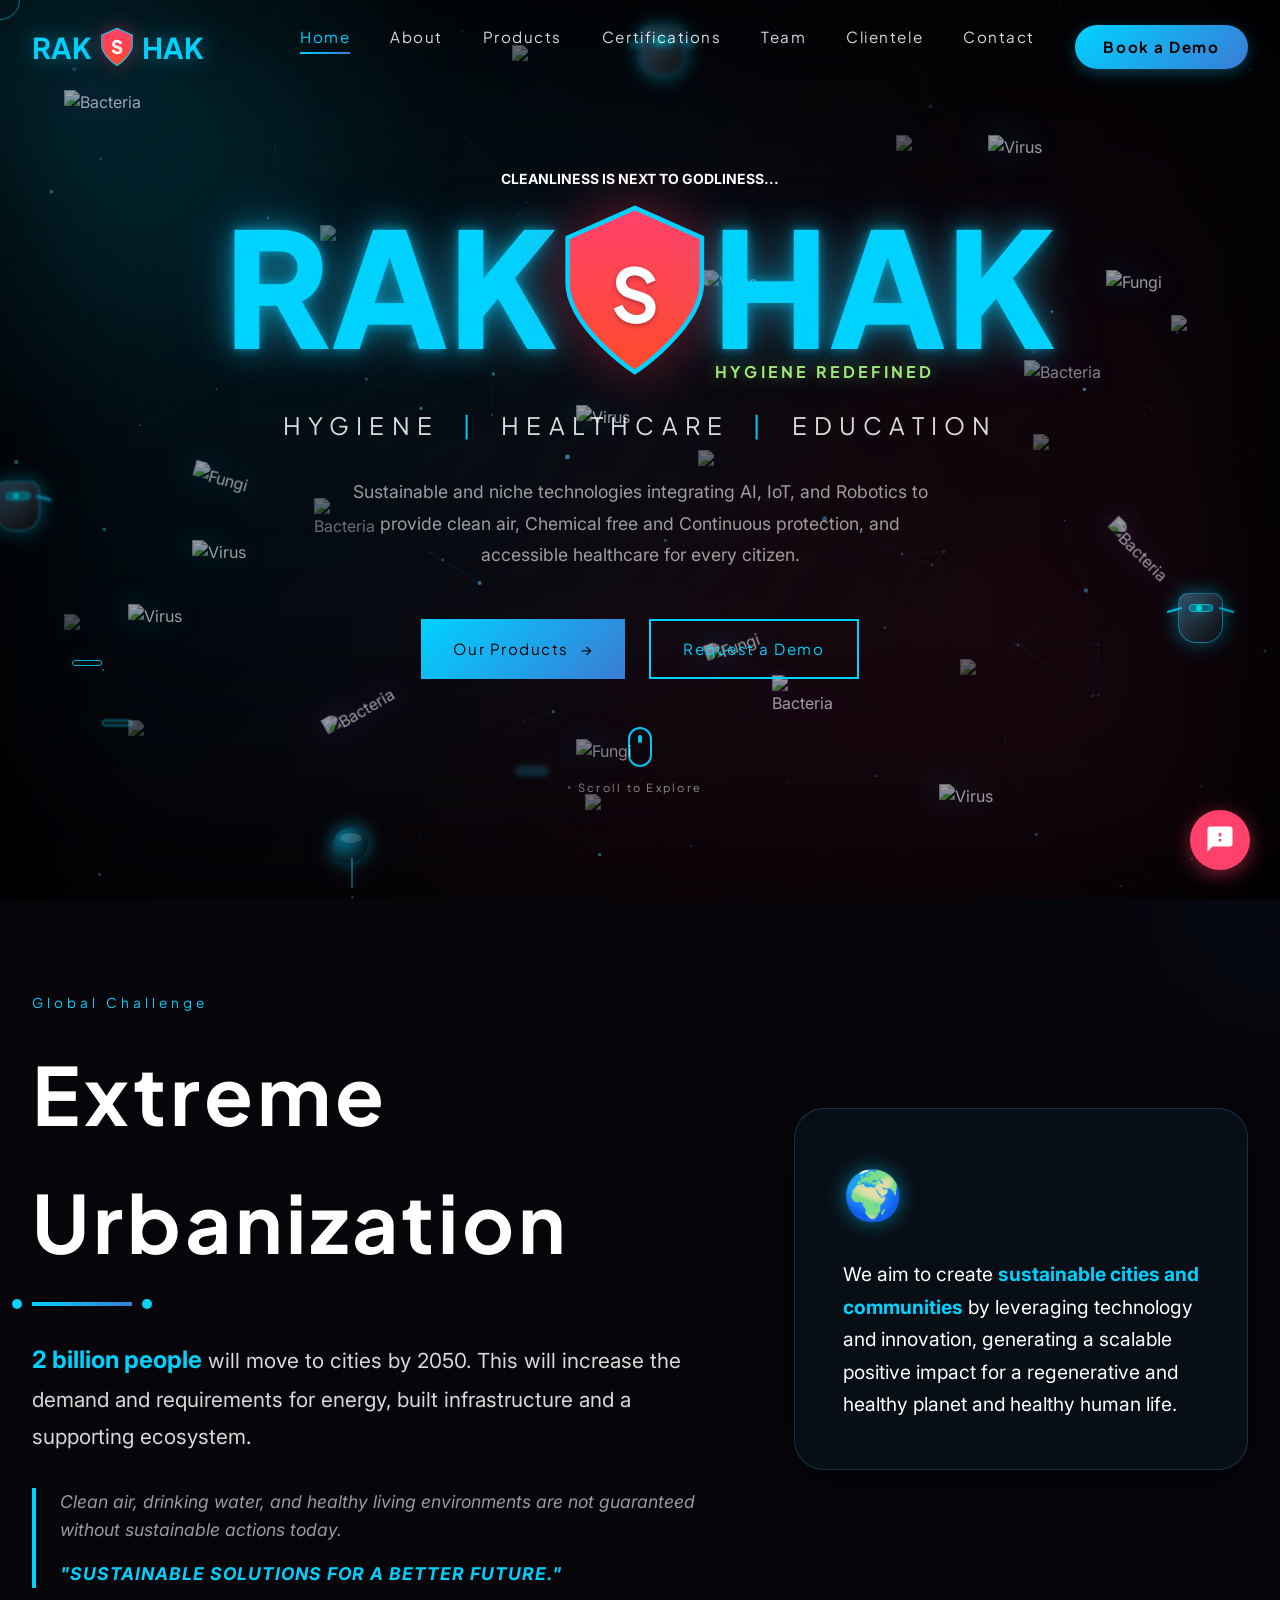
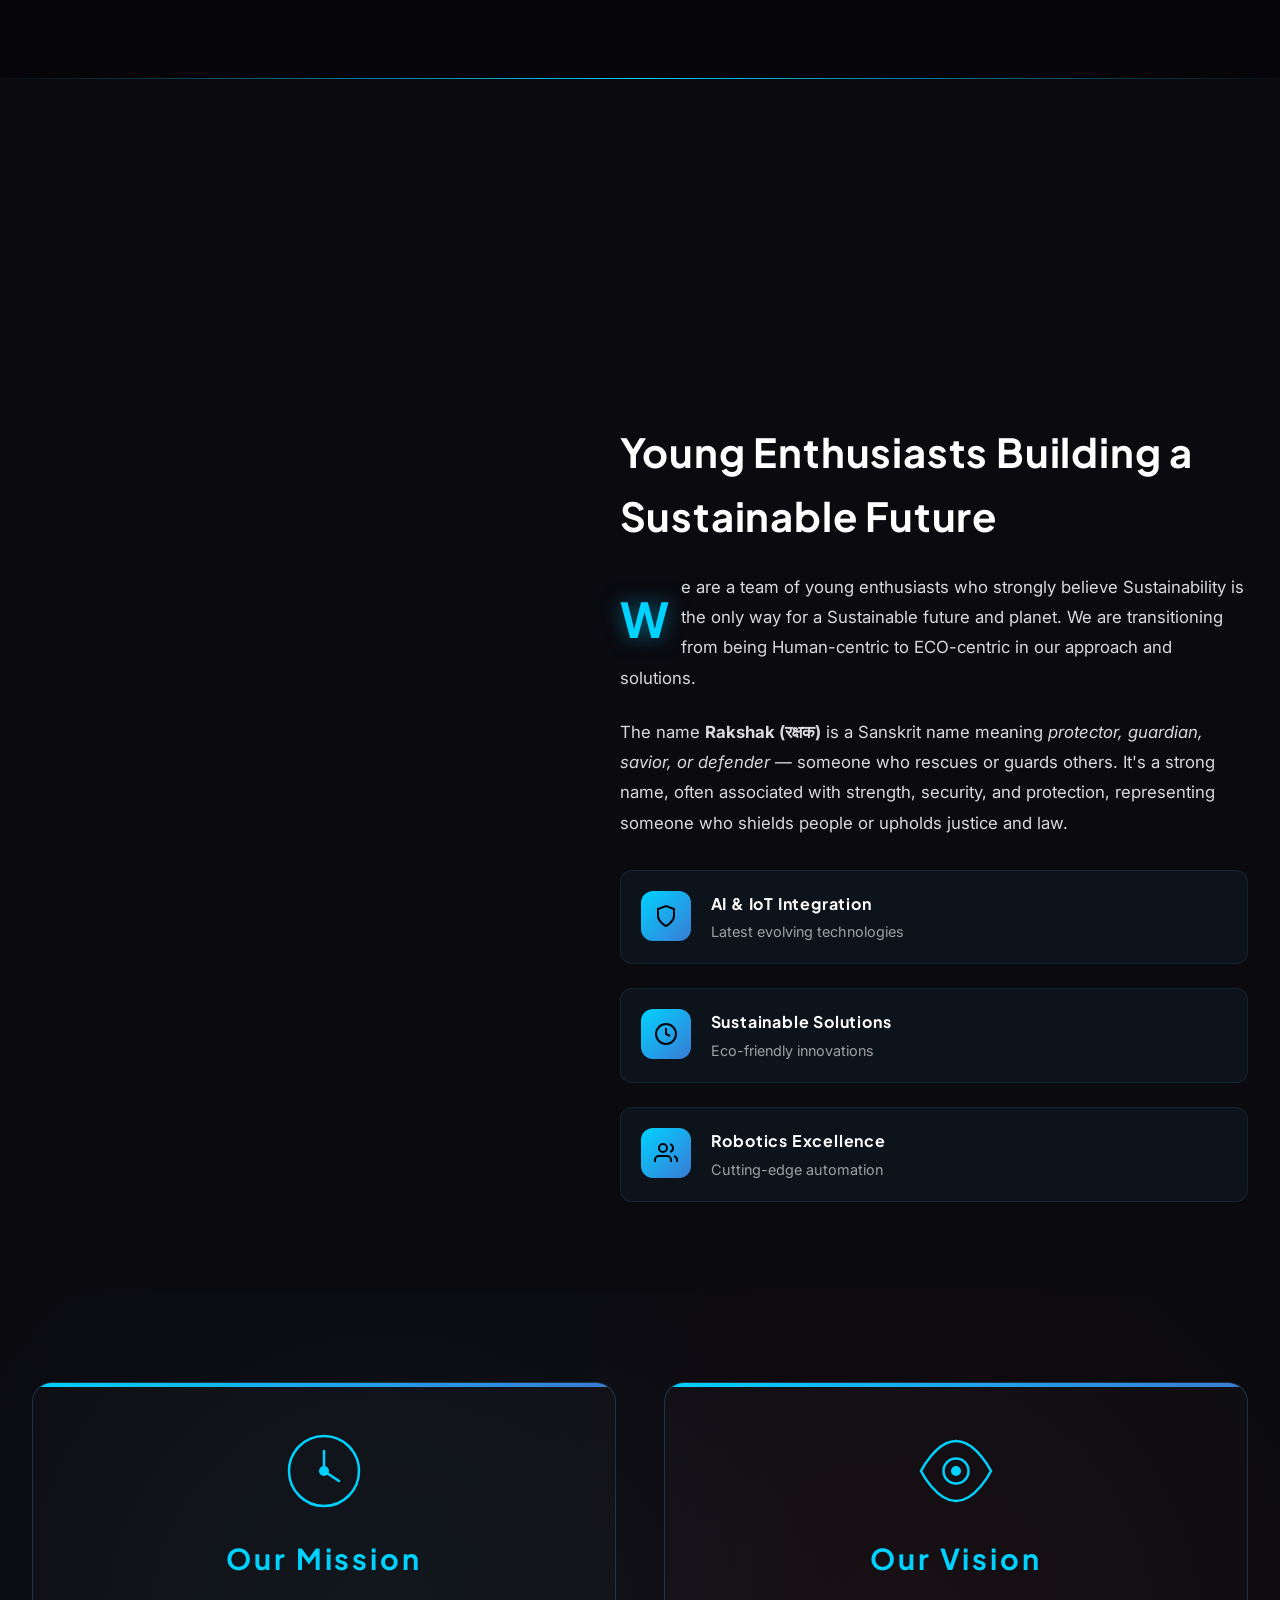
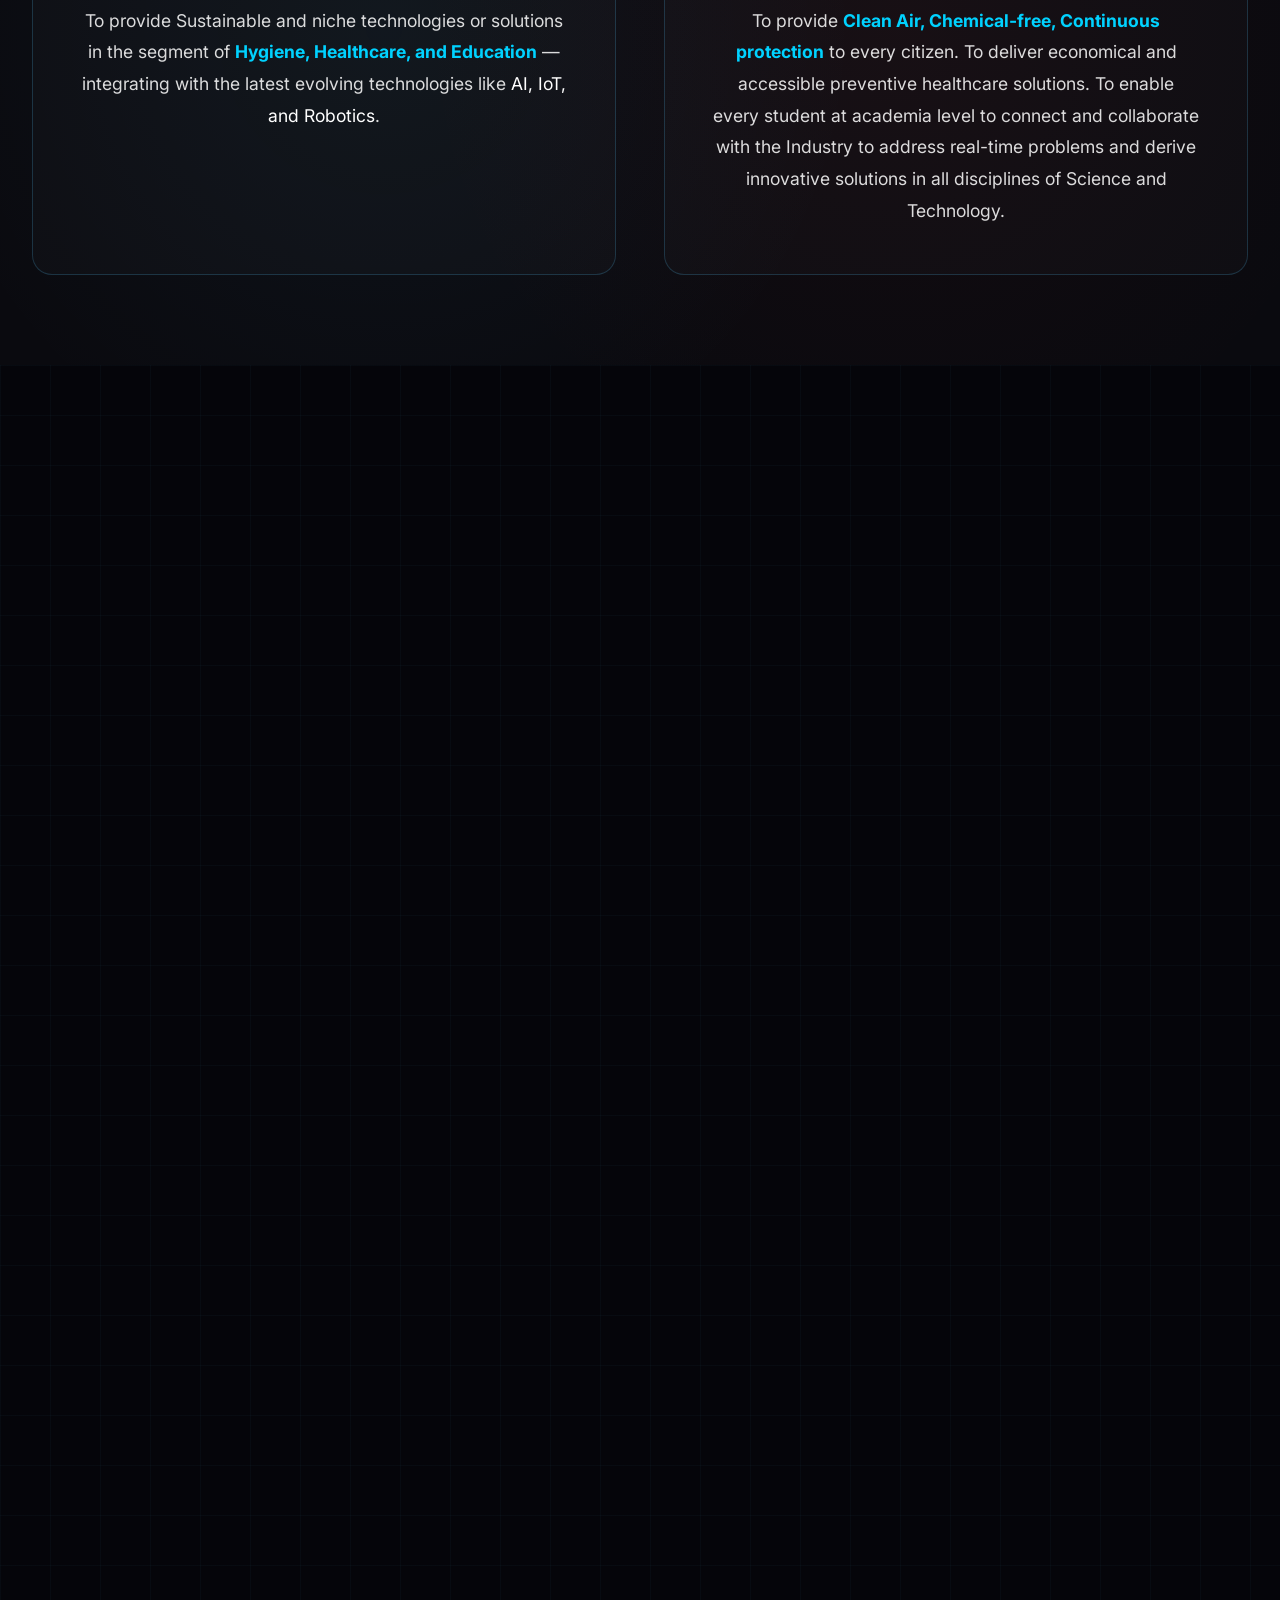
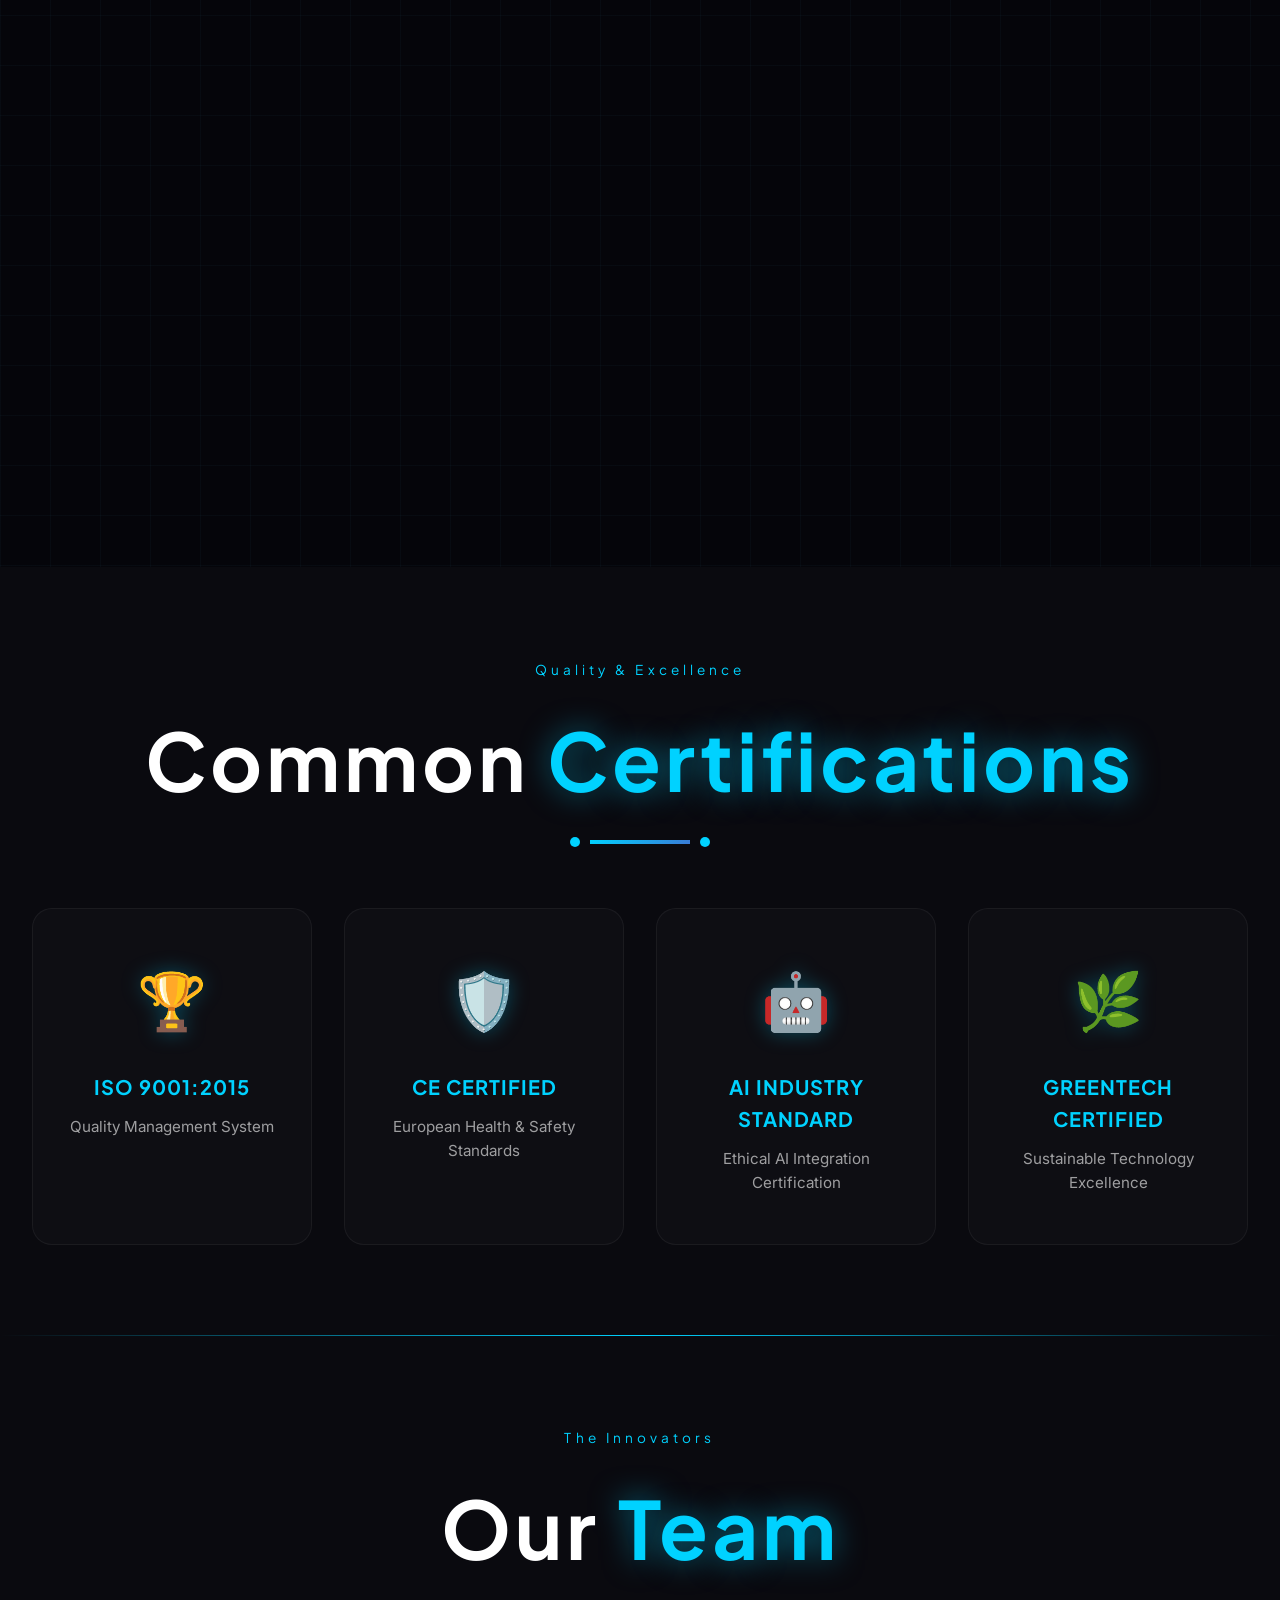
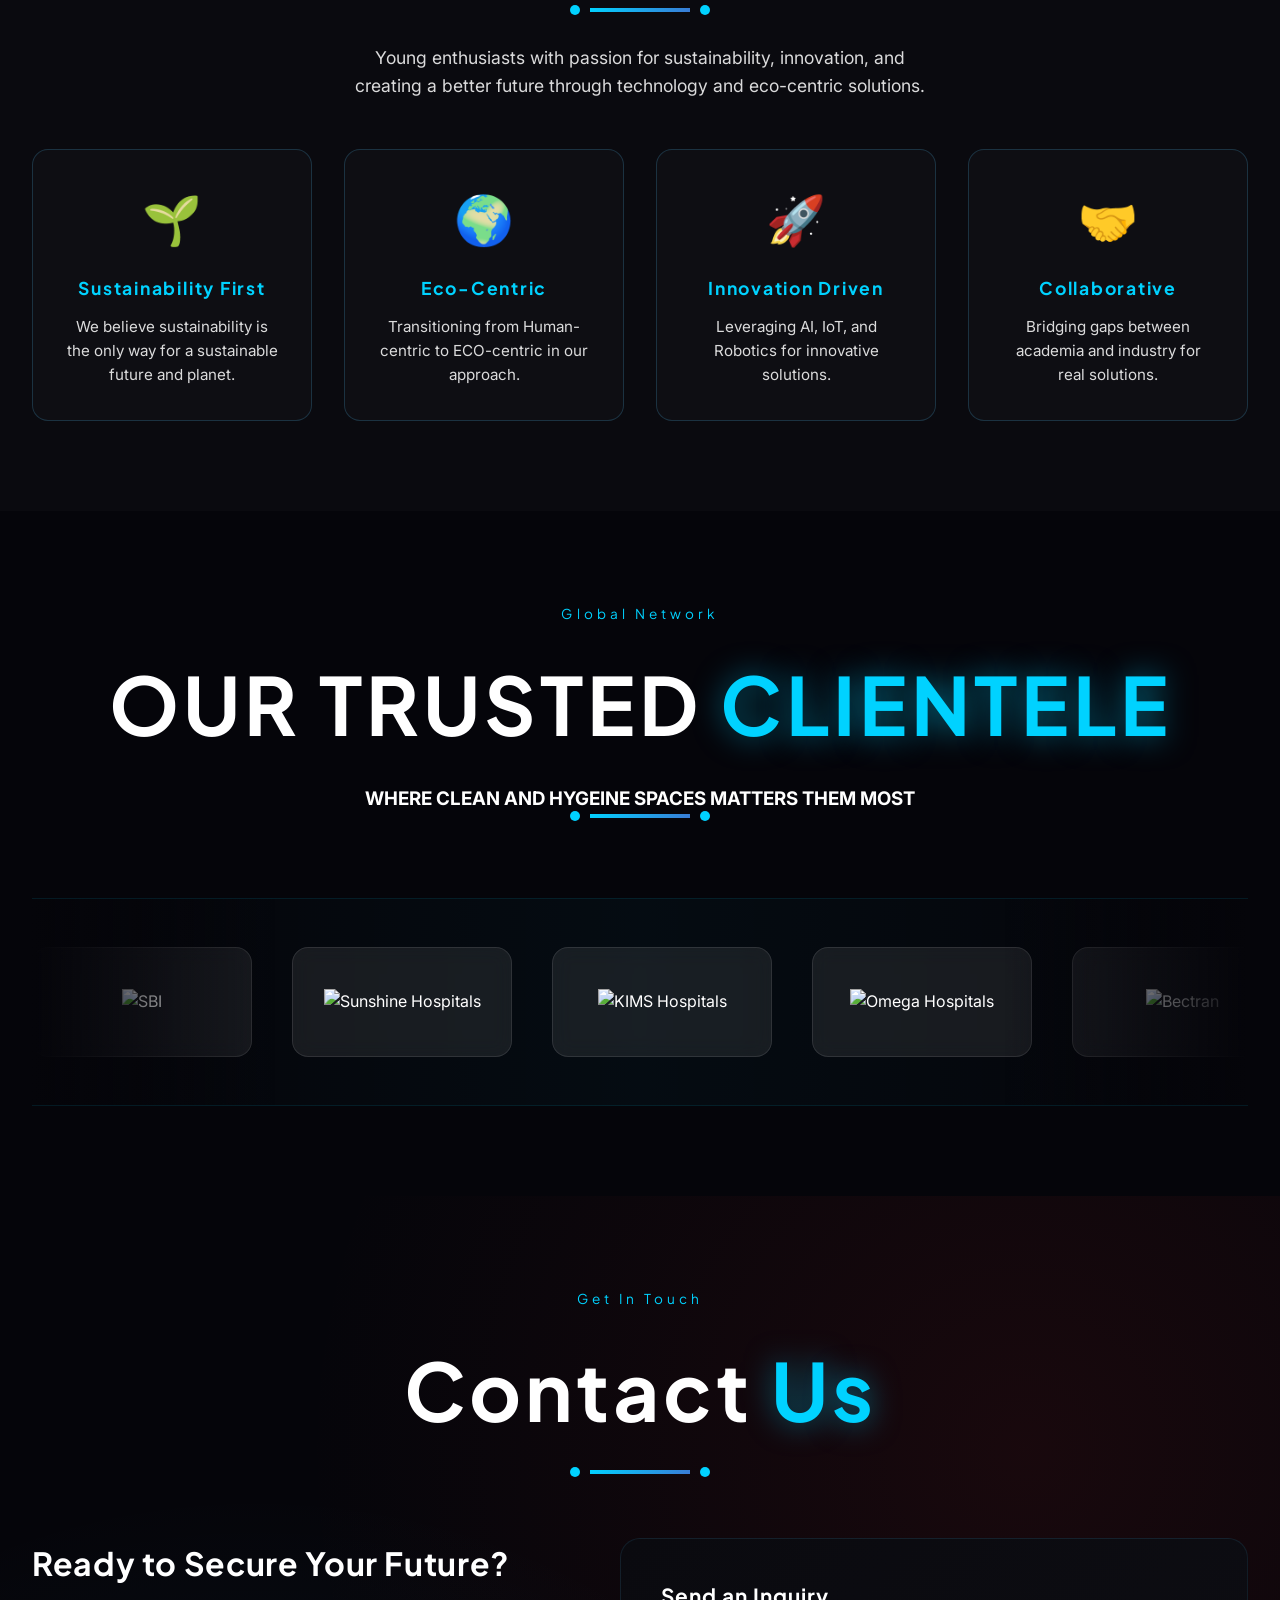
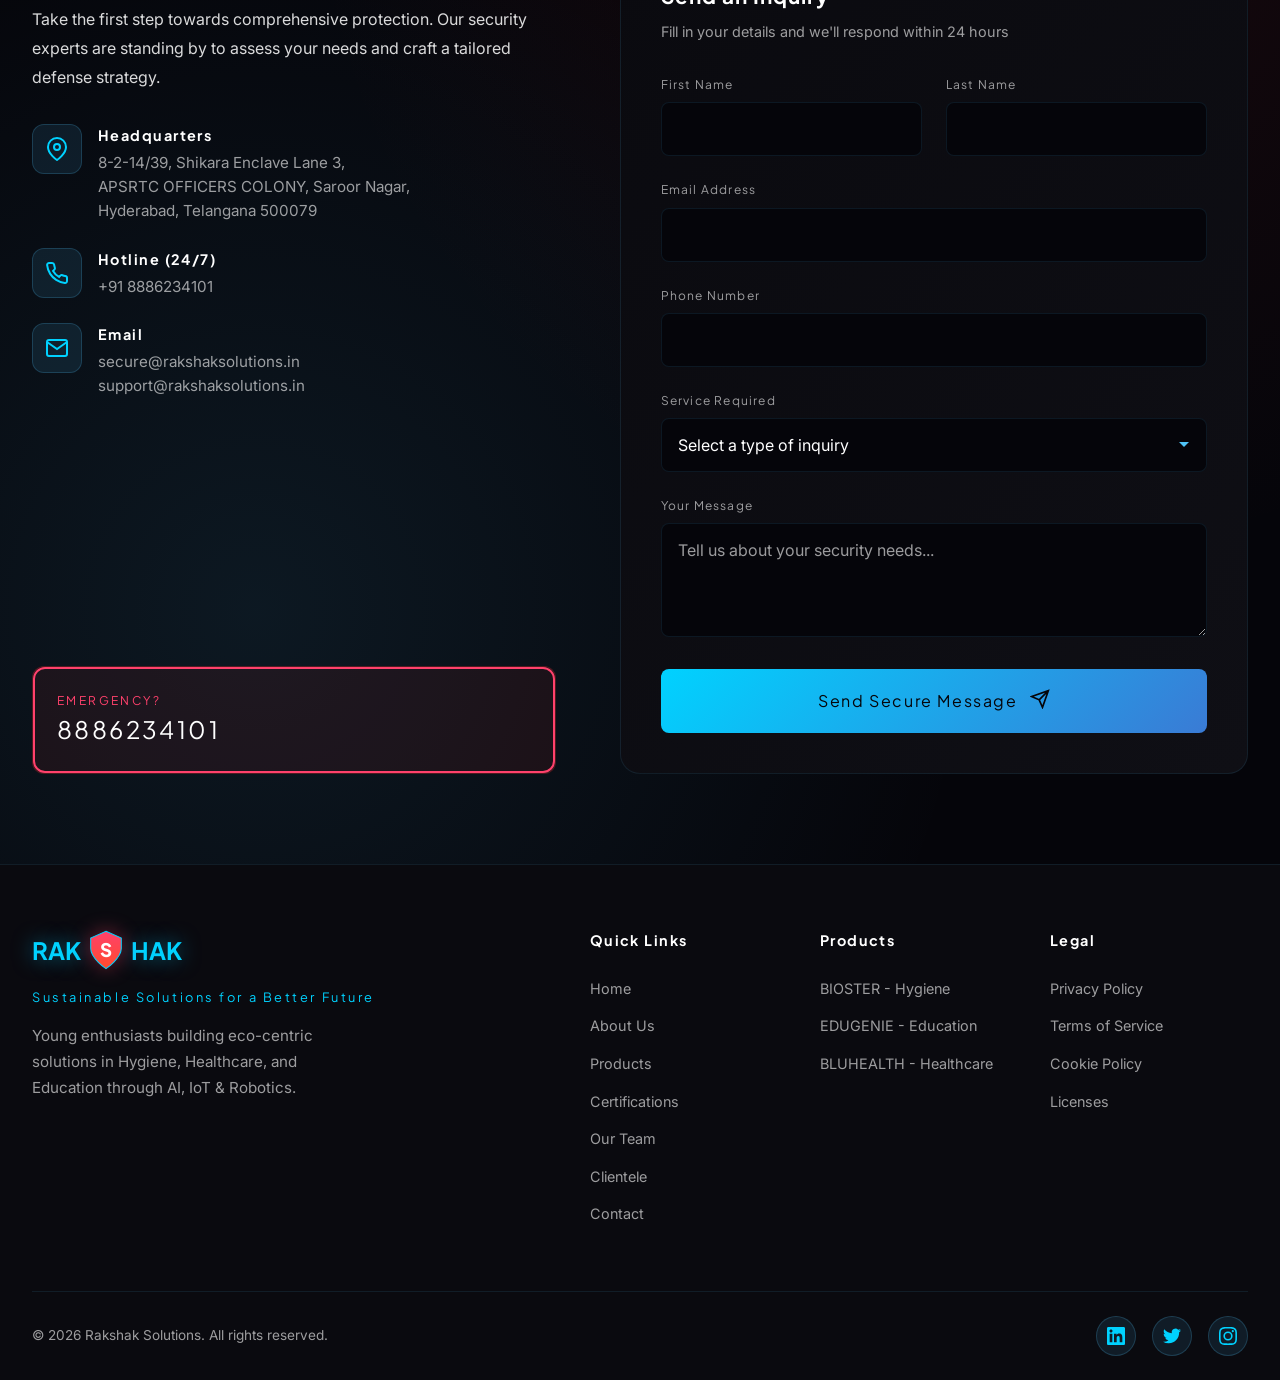
==== commit ca2a6248: "fix: minor changes" ====
--- a/index.html
+++ b/index.html
@@ -12,6 +12,7 @@
     <meta name="keywords" content="Rakshak Solutions, BIOSTER, EDUGENIE, BLUHEALTH, Hygiene Solutions, Sustainable Technology, AI, IoT, Robotics, Healthcare Telangana, Air Sterilization, Surface Disinfection">
     <meta name="author" content="Rakshak Solutions">
     <meta name="robots" content="index, follow">
+    <meta name="google-site-verification" content="OkpTtUkY3RuV8JJ157pCOY-gU8l0KZ6VDgqpPL4SP-4" />
 
     <!-- Open Graph / Facebook -->
     <meta property="og:type" content="website">
@@ -270,7 +271,7 @@
                 <li><a href="#team" class="nav-link">Team</a></li>
                 <li><a href="#clientele" class="nav-link">Clientele</a></li>
                 <li><a href="#contact" class="nav-link">Contact</a></li>
-                <li><a href="#contact" class="nav-link btn-nav">Book a Demo</a></li>
+                <li><a href="demo.html" class="nav-link btn-nav">Book a Demo</a></li>
             </ul>
         </div>
     </nav>
@@ -480,7 +481,7 @@
                     <span class="btn-text">Our Products</span>
                     <span class="btn-icon">→</span>
                 </a>
-                <a href="#contact" class="btn btn-secondary">
+                <a href="demo.html" class="btn btn-secondary">
                     <span class="btn-text">Request a Demo</span>
                 </a>
             </div>
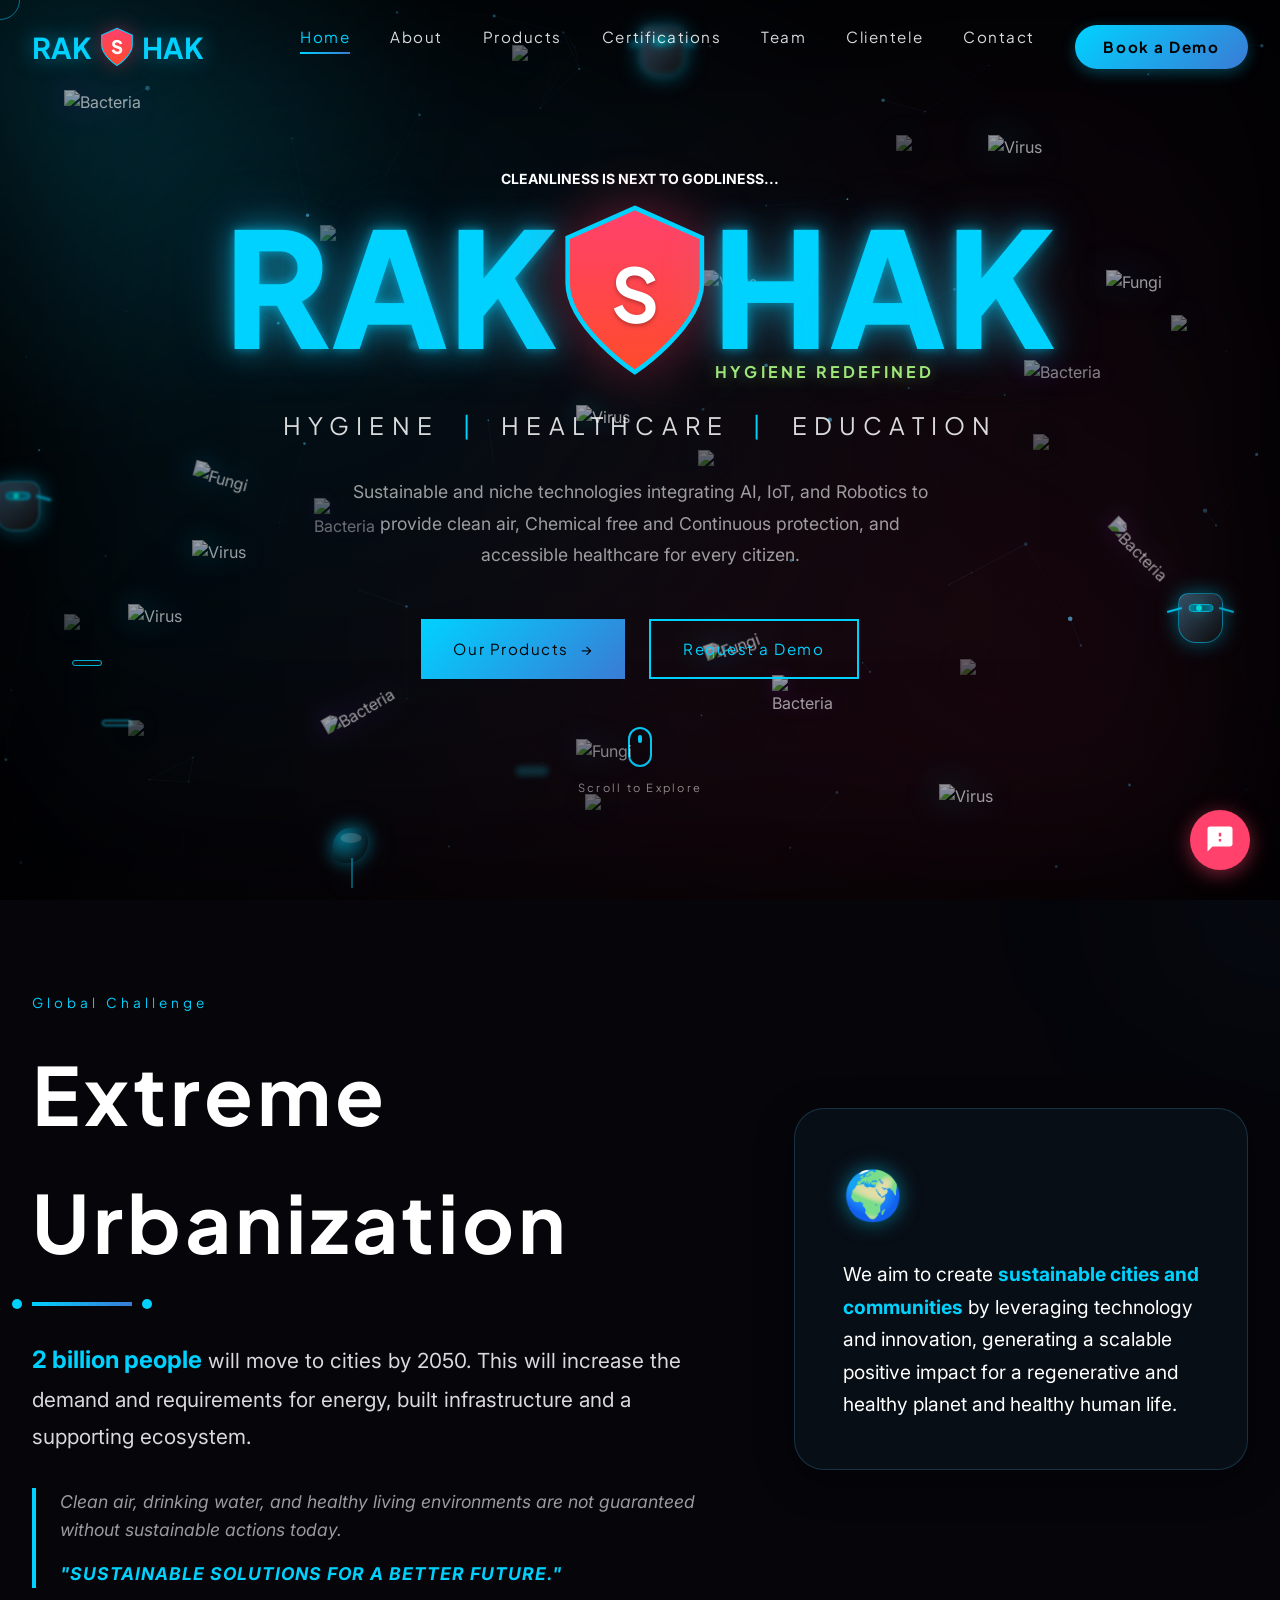
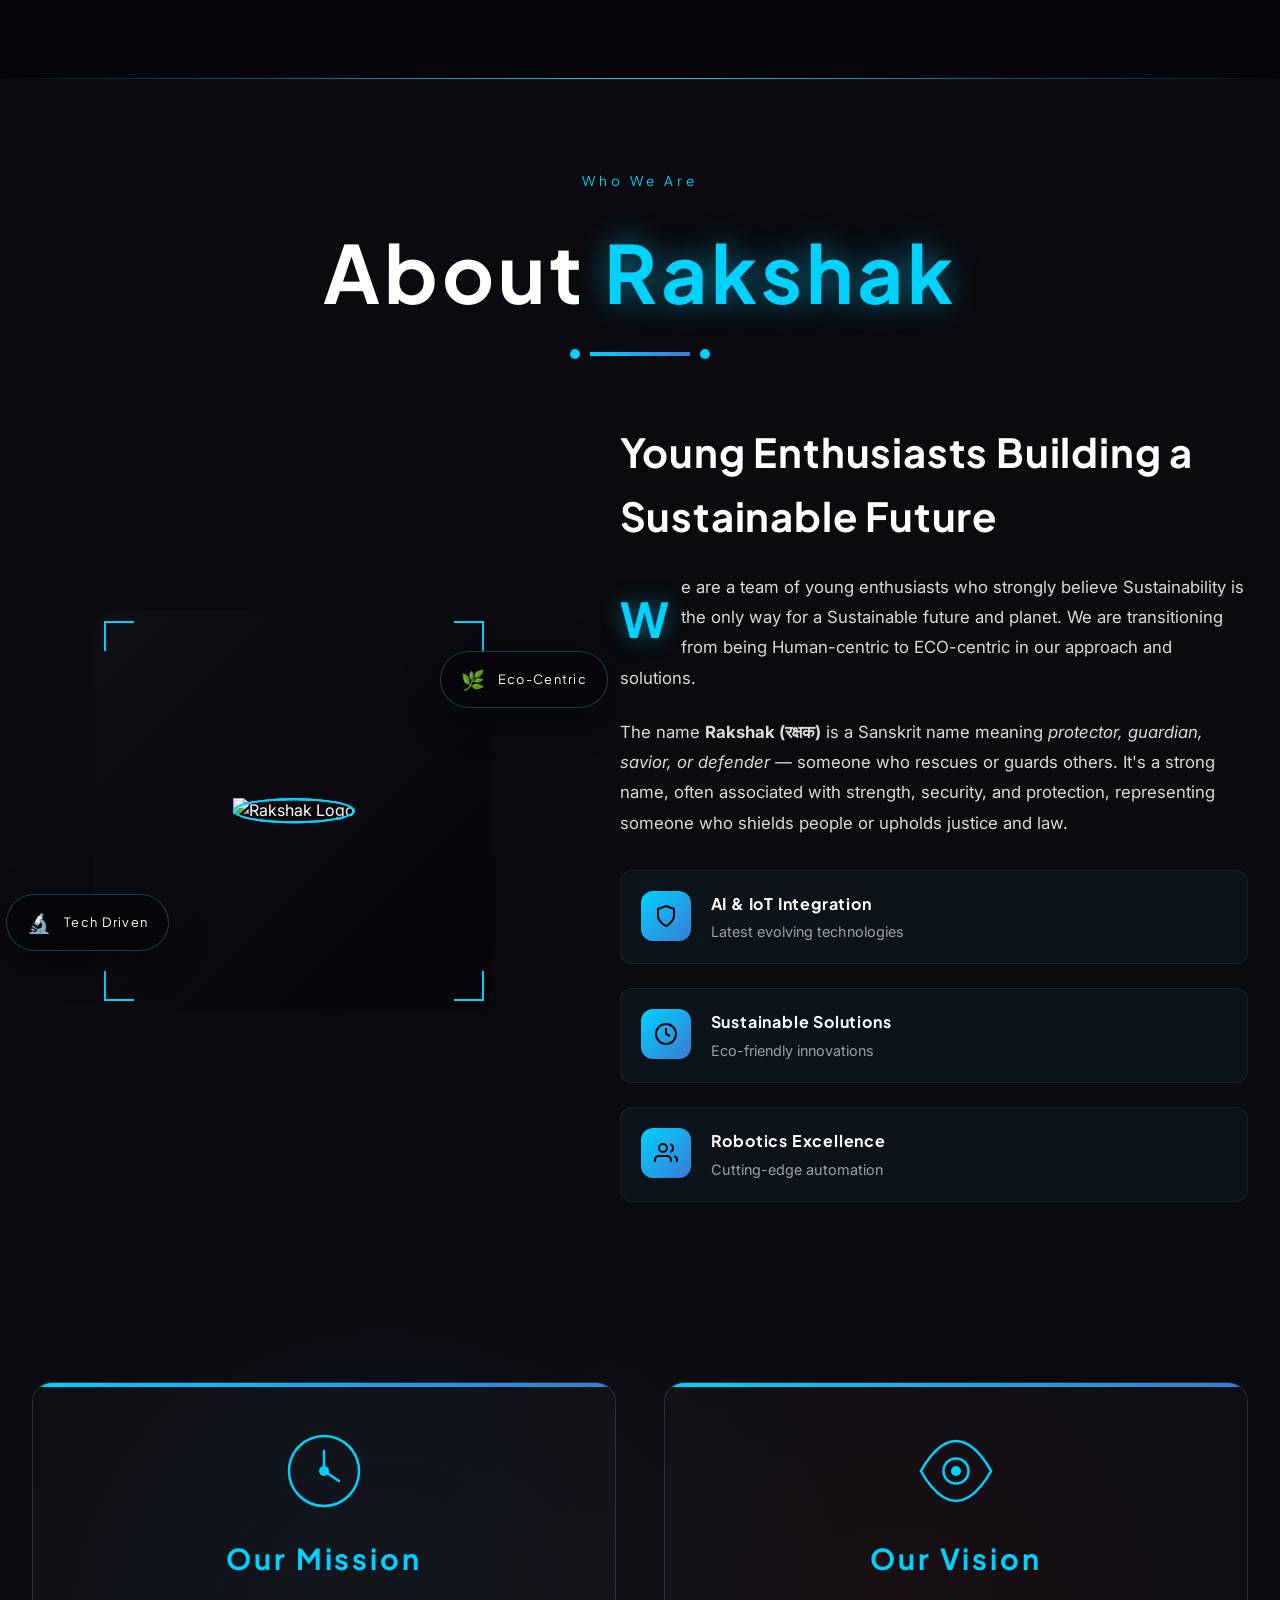
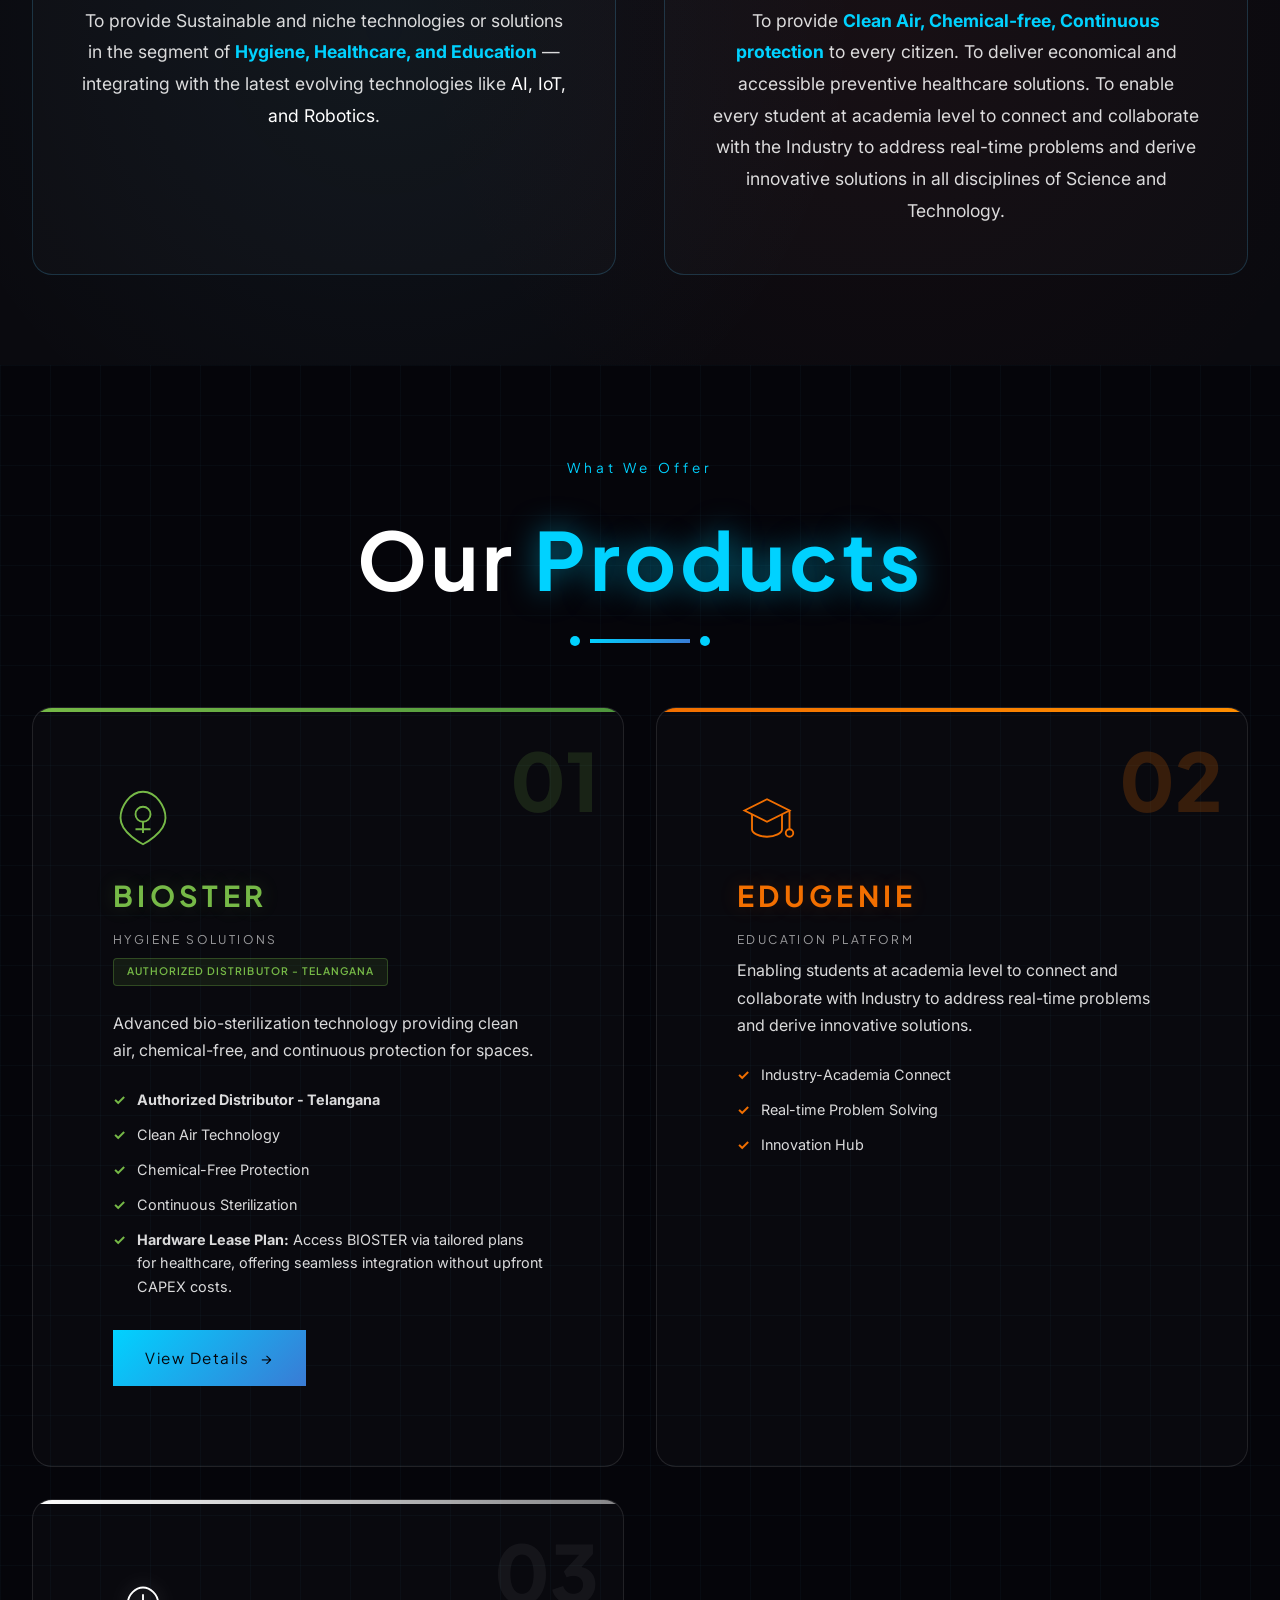
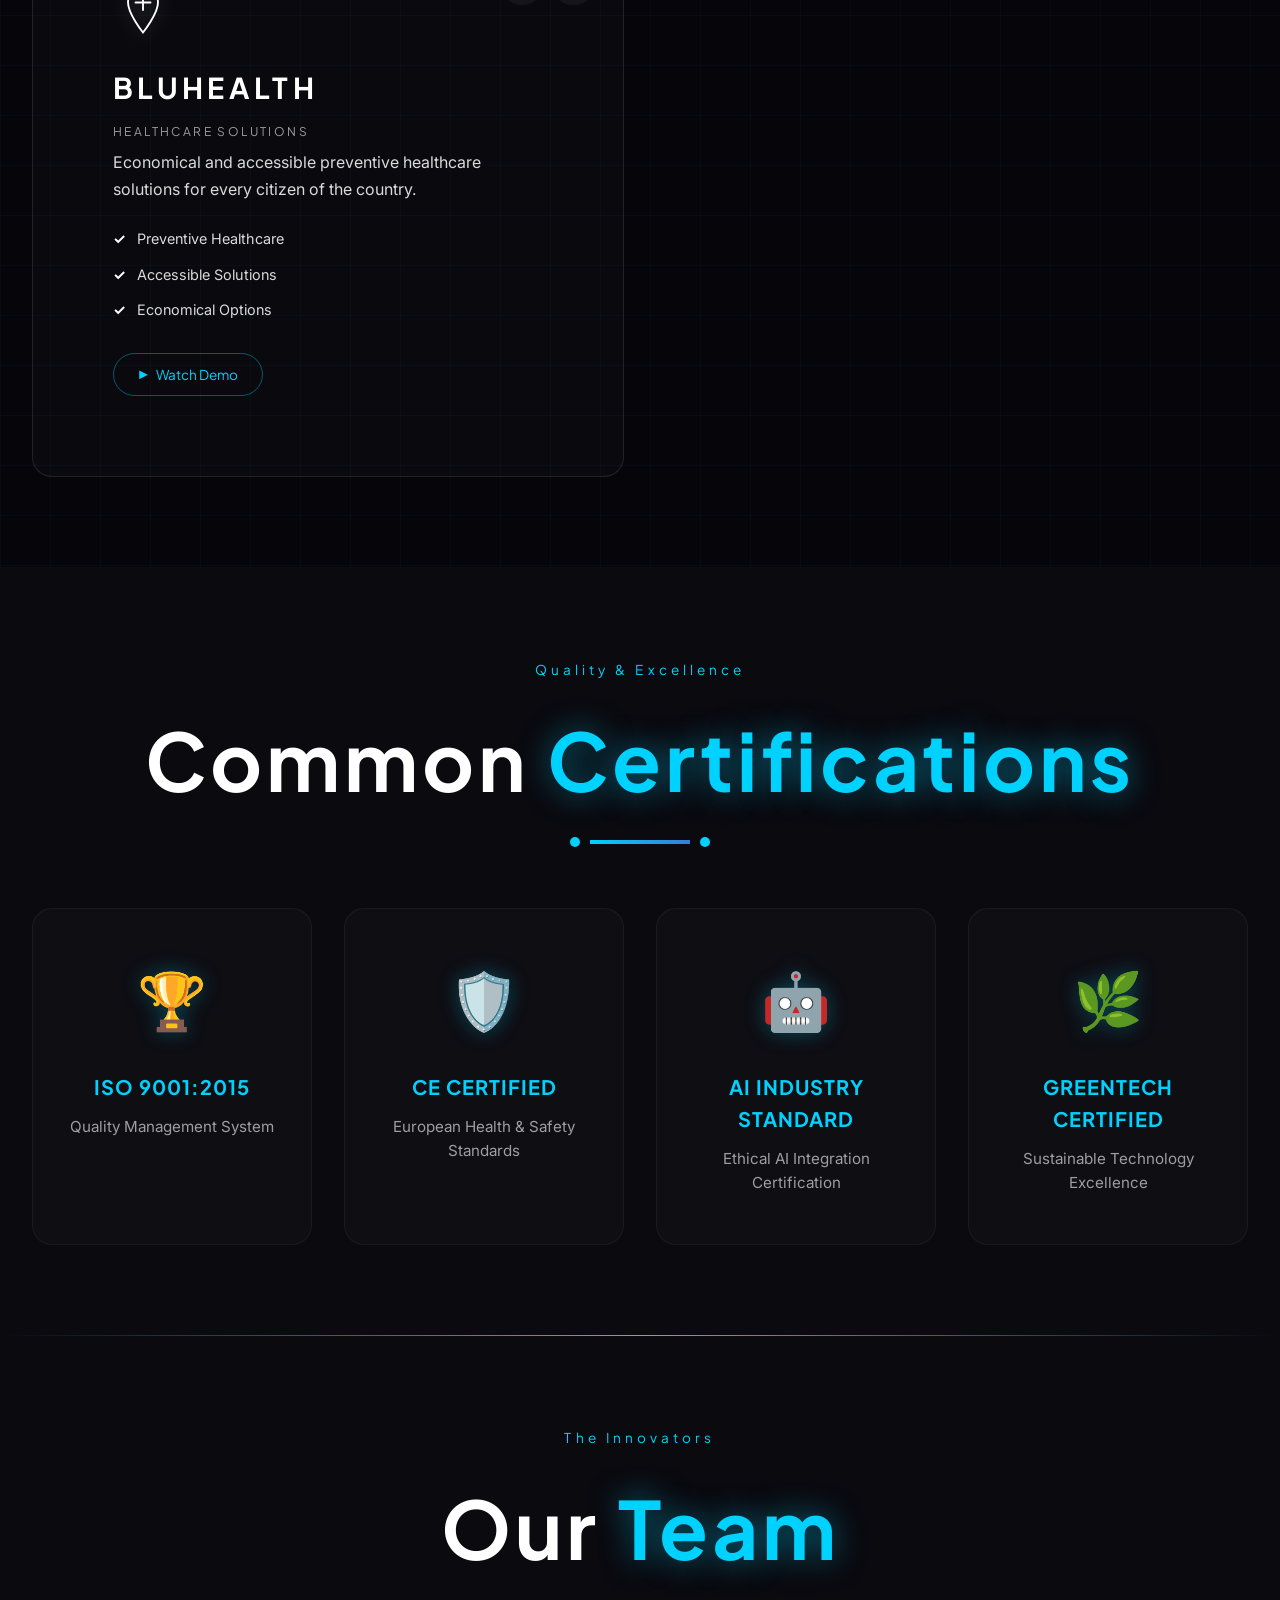
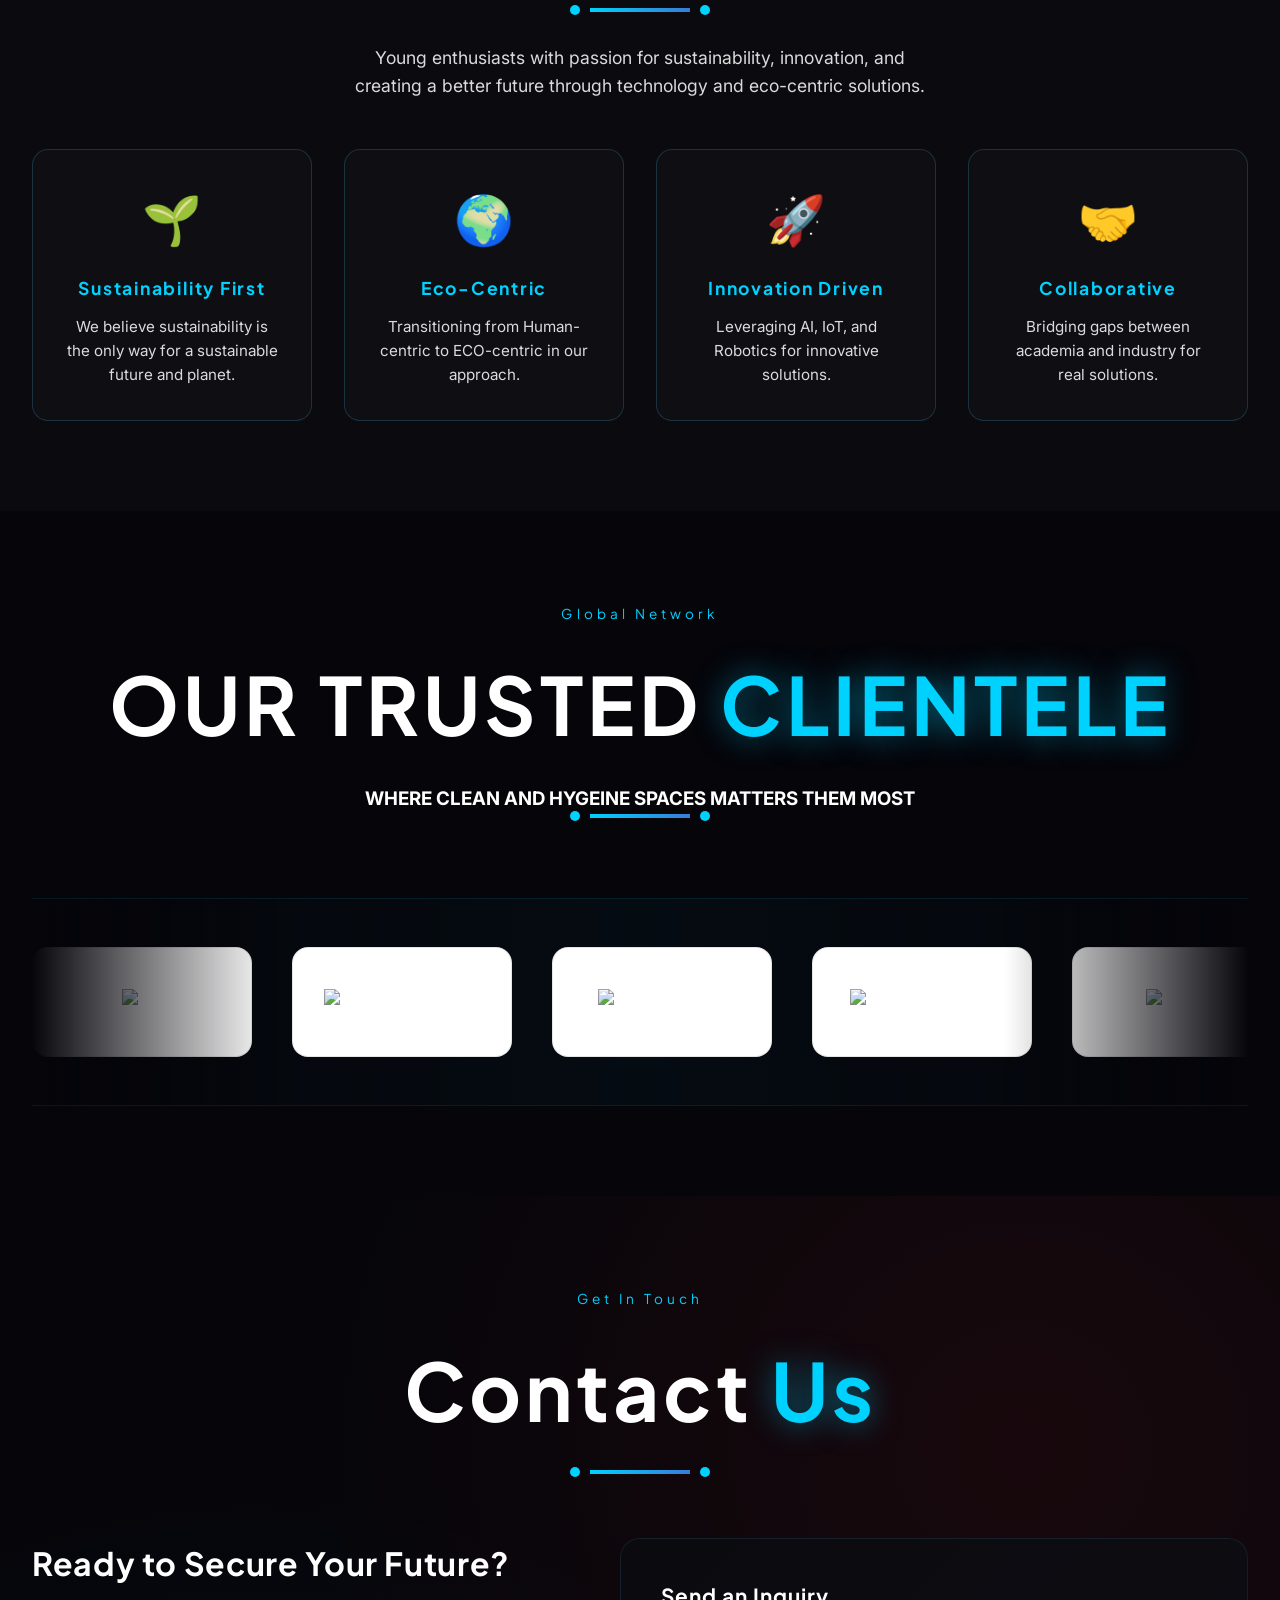
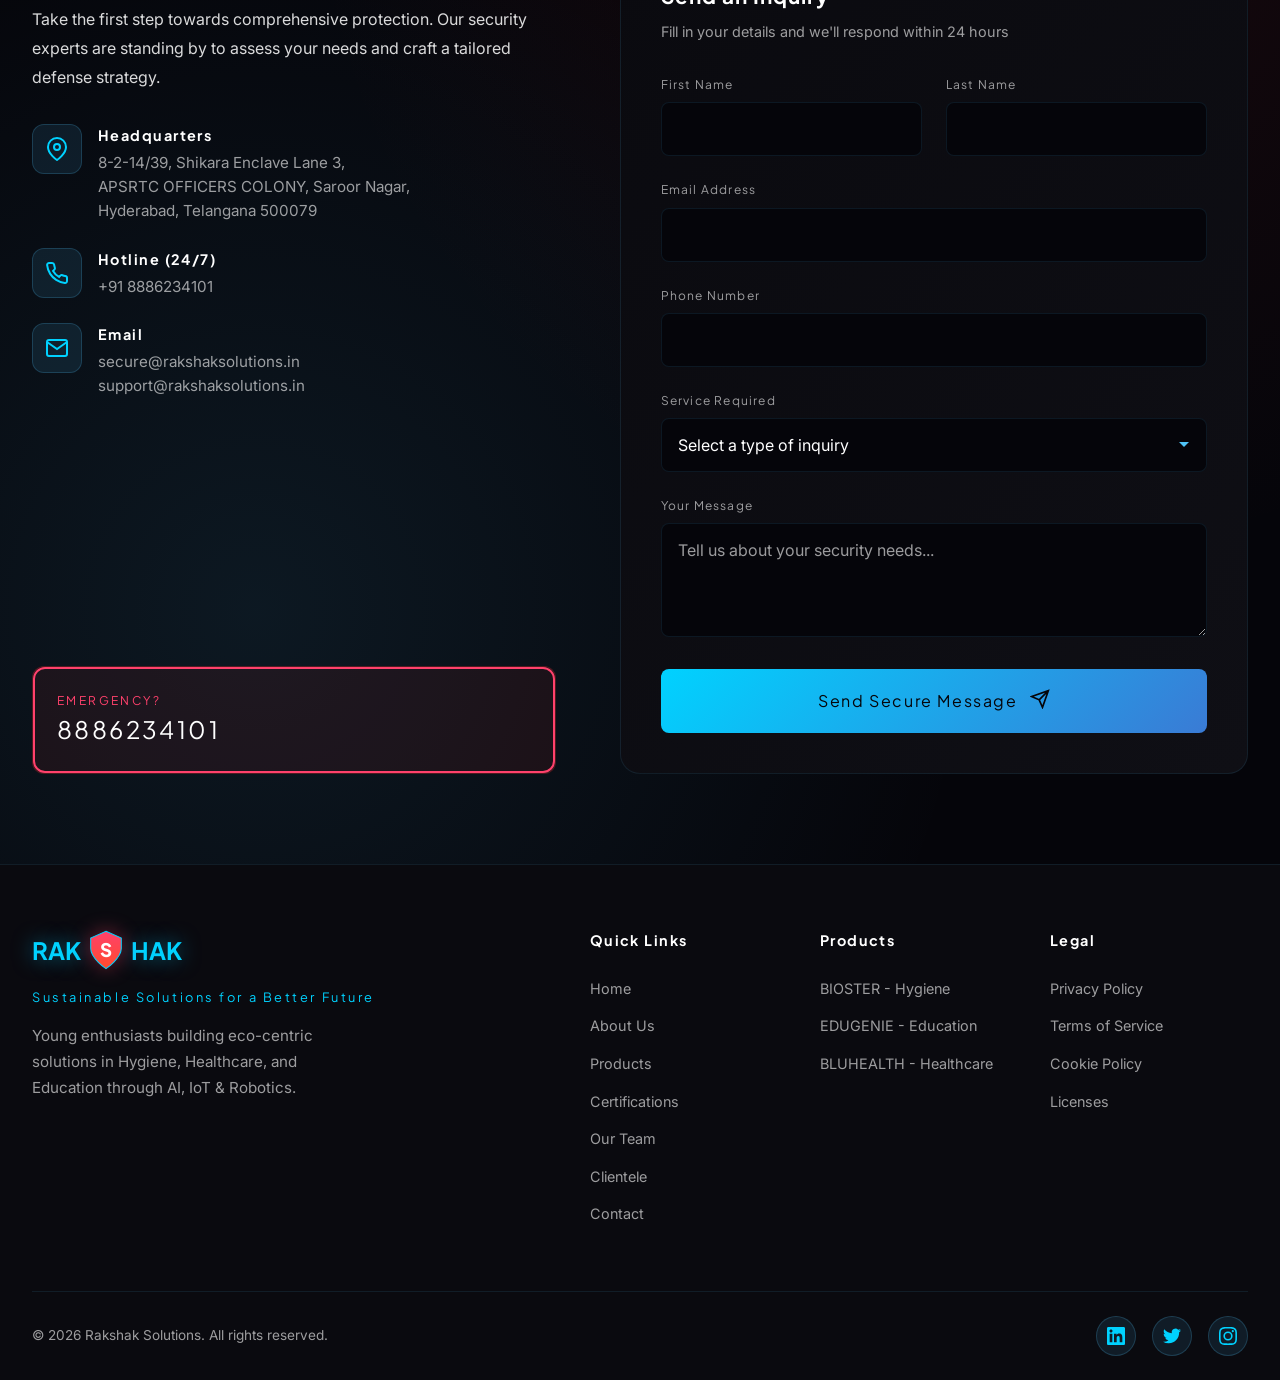
==== commit 8a3dcb50: "fix: minor changes" ====
--- a/index.html
+++ b/index.html
@@ -29,7 +29,10 @@
     <meta property="twitter:image" content="https://apks-mobile-apps.s3.ap-south-1.amazonaws.com/rakshak/logo.png">
 
     <!-- Favicon -->
-    <link rel="icon" type="image/x-icon" href="https://apks-mobile-apps.s3.ap-south-1.amazonaws.com/rakshak/logo.png">
+    <link rel="icon" type="image/png" sizes="32x32" href="https://apks-mobile-apps.s3.ap-south-1.amazonaws.com/rakshak/logo.png">
+    <link rel="icon" type="image/png" sizes="16x16" href="https://apks-mobile-apps.s3.ap-south-1.amazonaws.com/rakshak/logo.png">
+    <link rel="shortcut icon" type="image/png" href="https://apks-mobile-apps.s3.ap-south-1.amazonaws.com/rakshak/logo.png">
+    <link rel="apple-touch-icon" sizes="180x180" href="https://apks-mobile-apps.s3.ap-south-1.amazonaws.com/rakshak/logo.png">
     
     <!-- Canonical URL -->
     <link rel="canonical" href="https://rakshaksolutions.in/">
--- a/styles.css
+++ b/styles.css
@@ -5006,8 +5006,8 @@
     align-items: center;
     justify-content: center;
     padding: 1.2rem;
-    background: rgba(255, 255, 255, 0.08); /* Slightly lighter for contrast */
-    border: 1px solid rgba(255, 255, 255, 0.1);
+    background: #ffffff;
+    border: 1px solid rgba(0, 0, 0, 0.1);
     border-radius: 16px;
     backdrop-filter: blur(10px);
     transition: all 0.4s cubic-bezier(0.4, 0, 0.2, 1);
@@ -5019,17 +5019,17 @@
     content: '';
     position: absolute;
     inset: 0;
-    background: radial-gradient(circle at center, rgba(0, 210, 255, 0.1), transparent 70%);
+    background: radial-gradient(circle at center, rgba(0, 210, 255, 0.05), transparent 70%);
     opacity: 0;
     transition: opacity 0.4s ease;
 }
 
 .client-logo-item:hover {
-    background: rgba(255, 255, 255, 0.12);
+    background: #ffffff;
     border-color: var(--color-blue-primary);
     transform: translateY(-8px) scale(1.05);
-    box-shadow: 0 20px 40px rgba(0, 0, 0, 0.4), 
-                0 0 20px rgba(0, 210, 255, 0.2);
+    box-shadow: 0 20px 40px rgba(0, 0, 0, 0.2), 
+                0 0 20px rgba(0, 210, 255, 0.3);
 }
 
 .client-logo-item:hover::after {
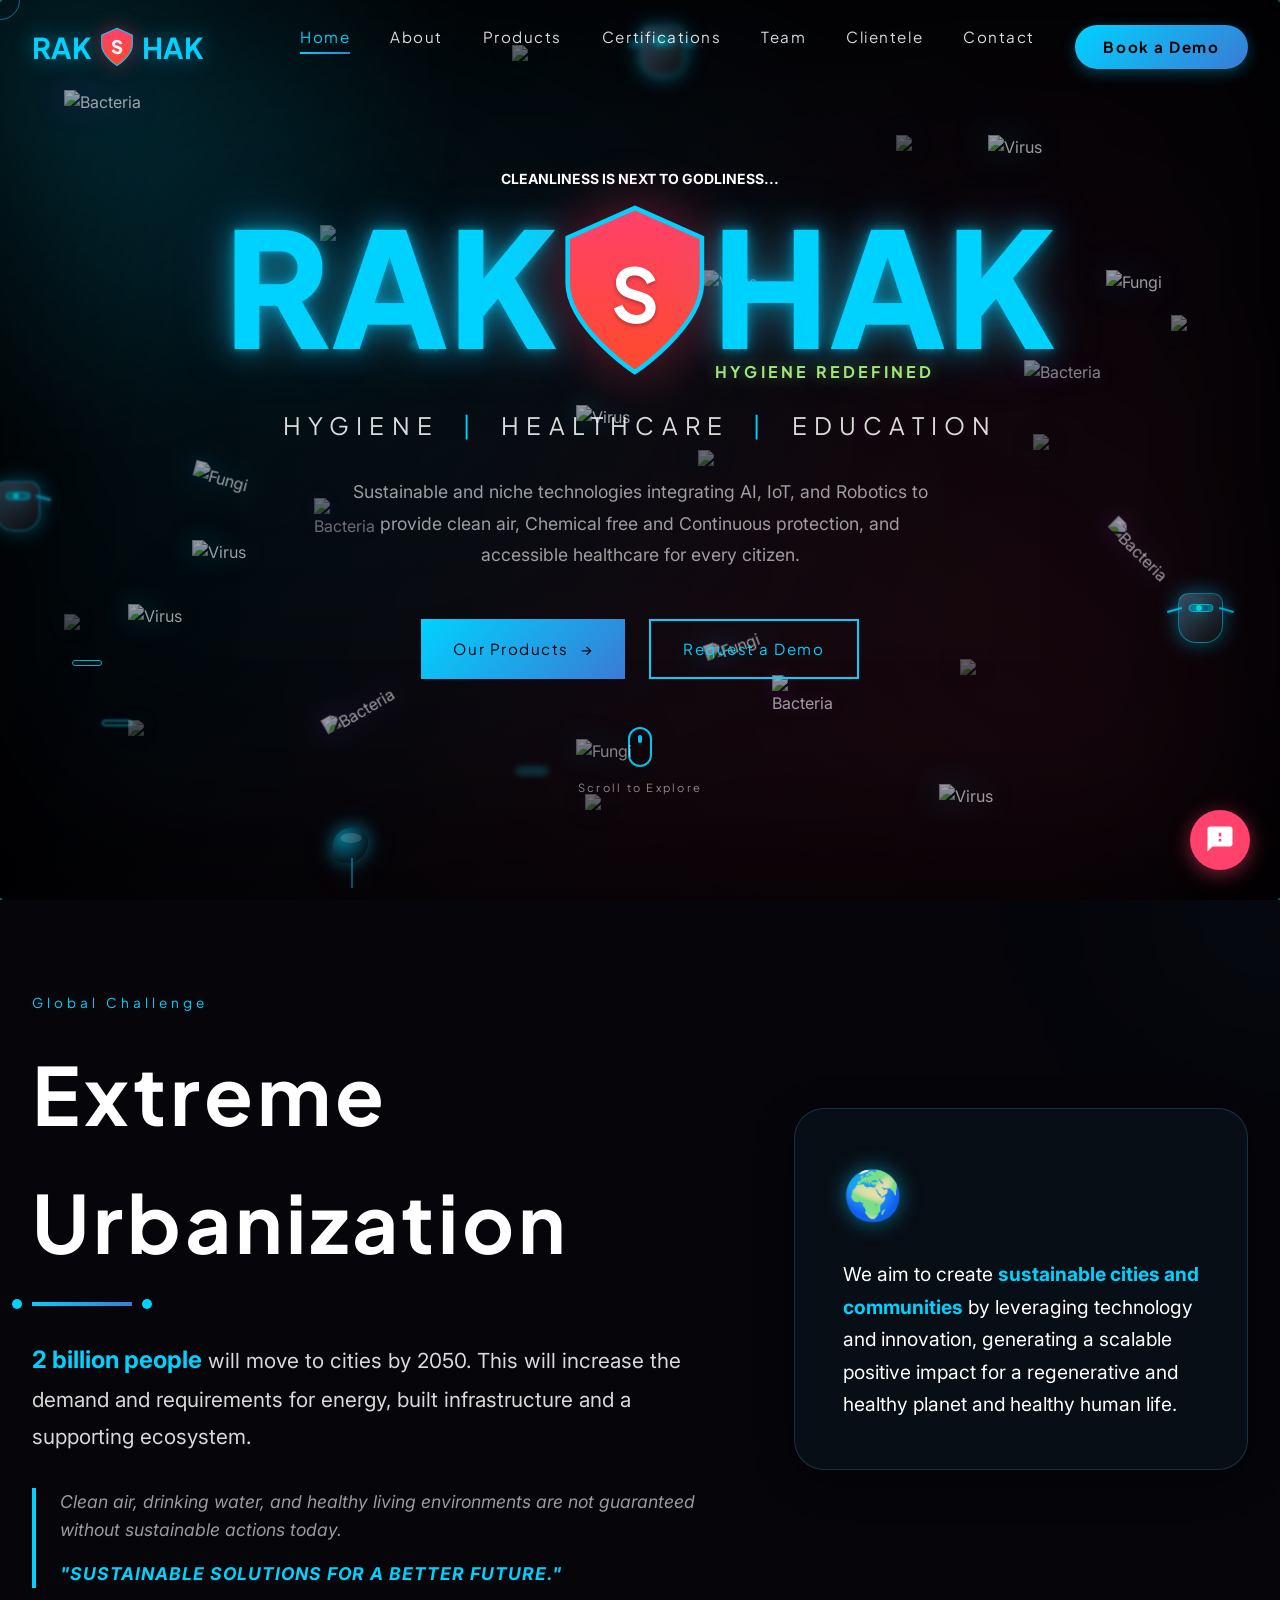
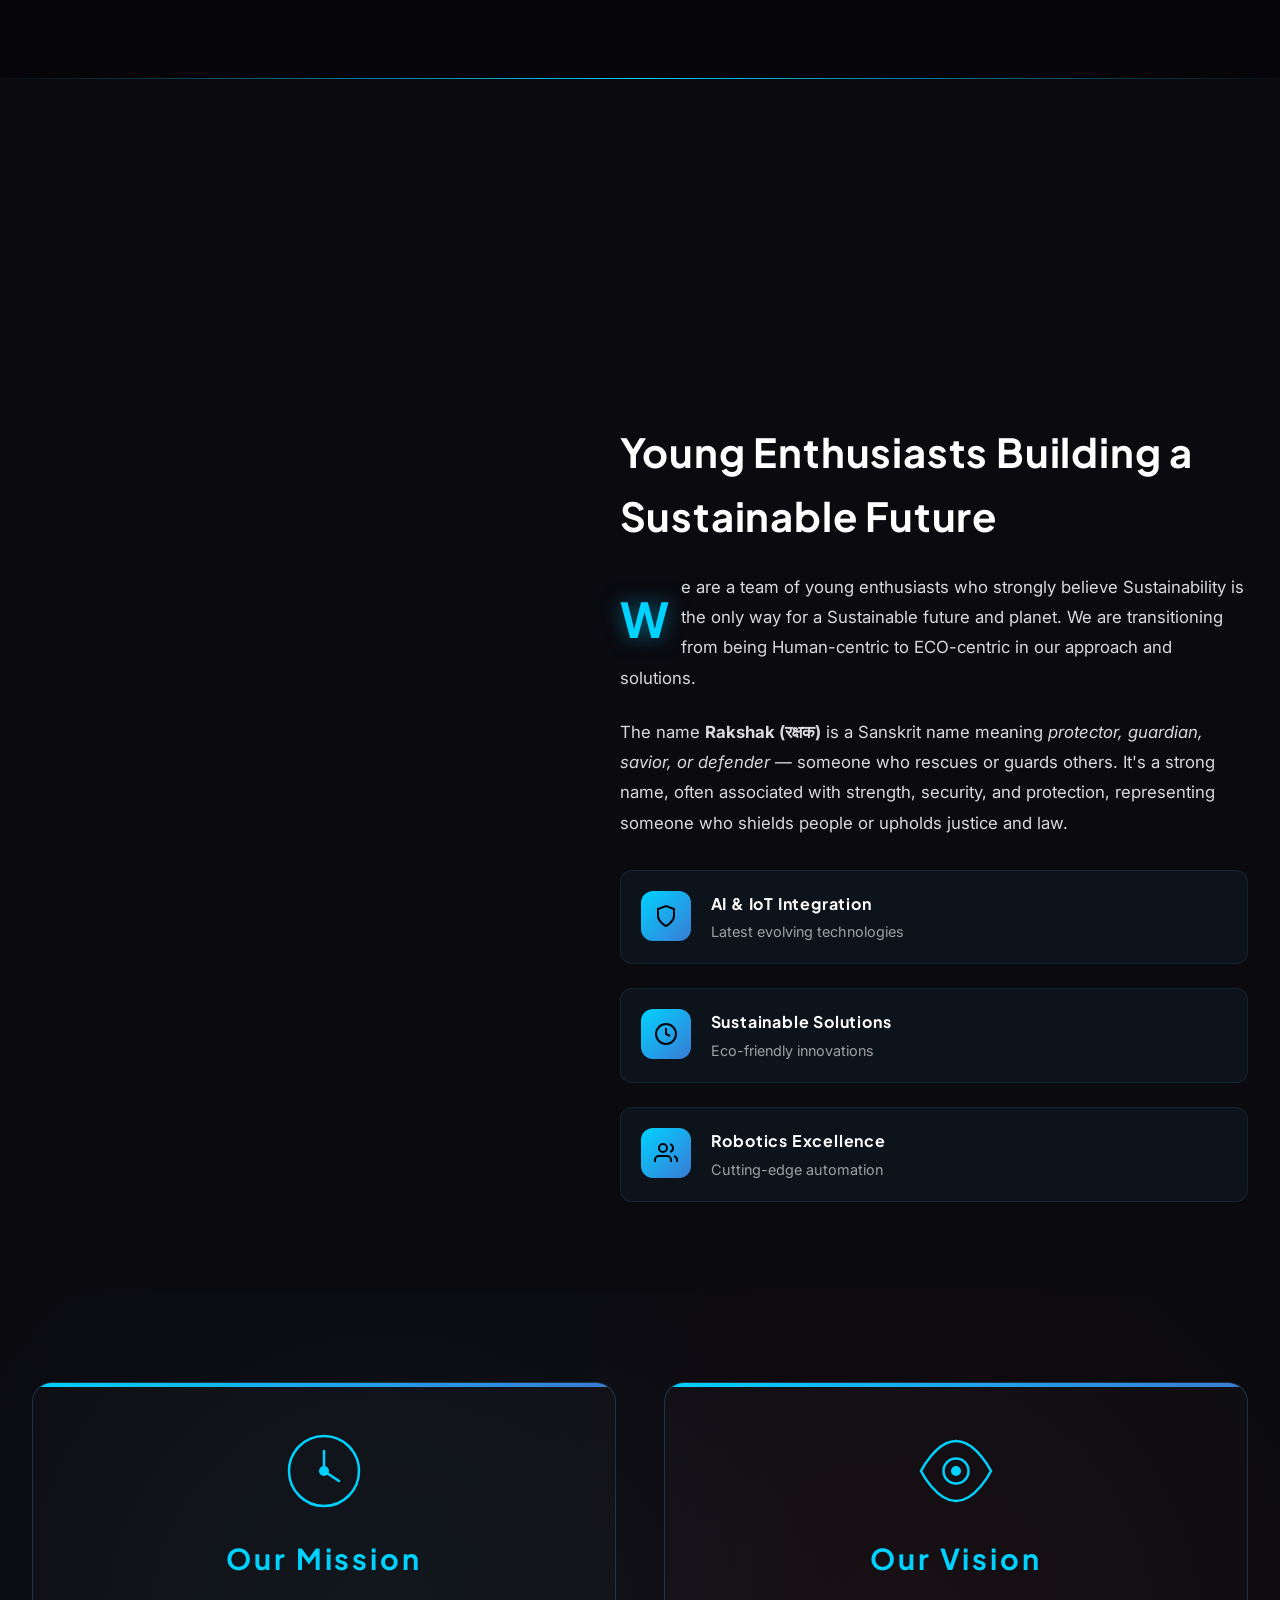
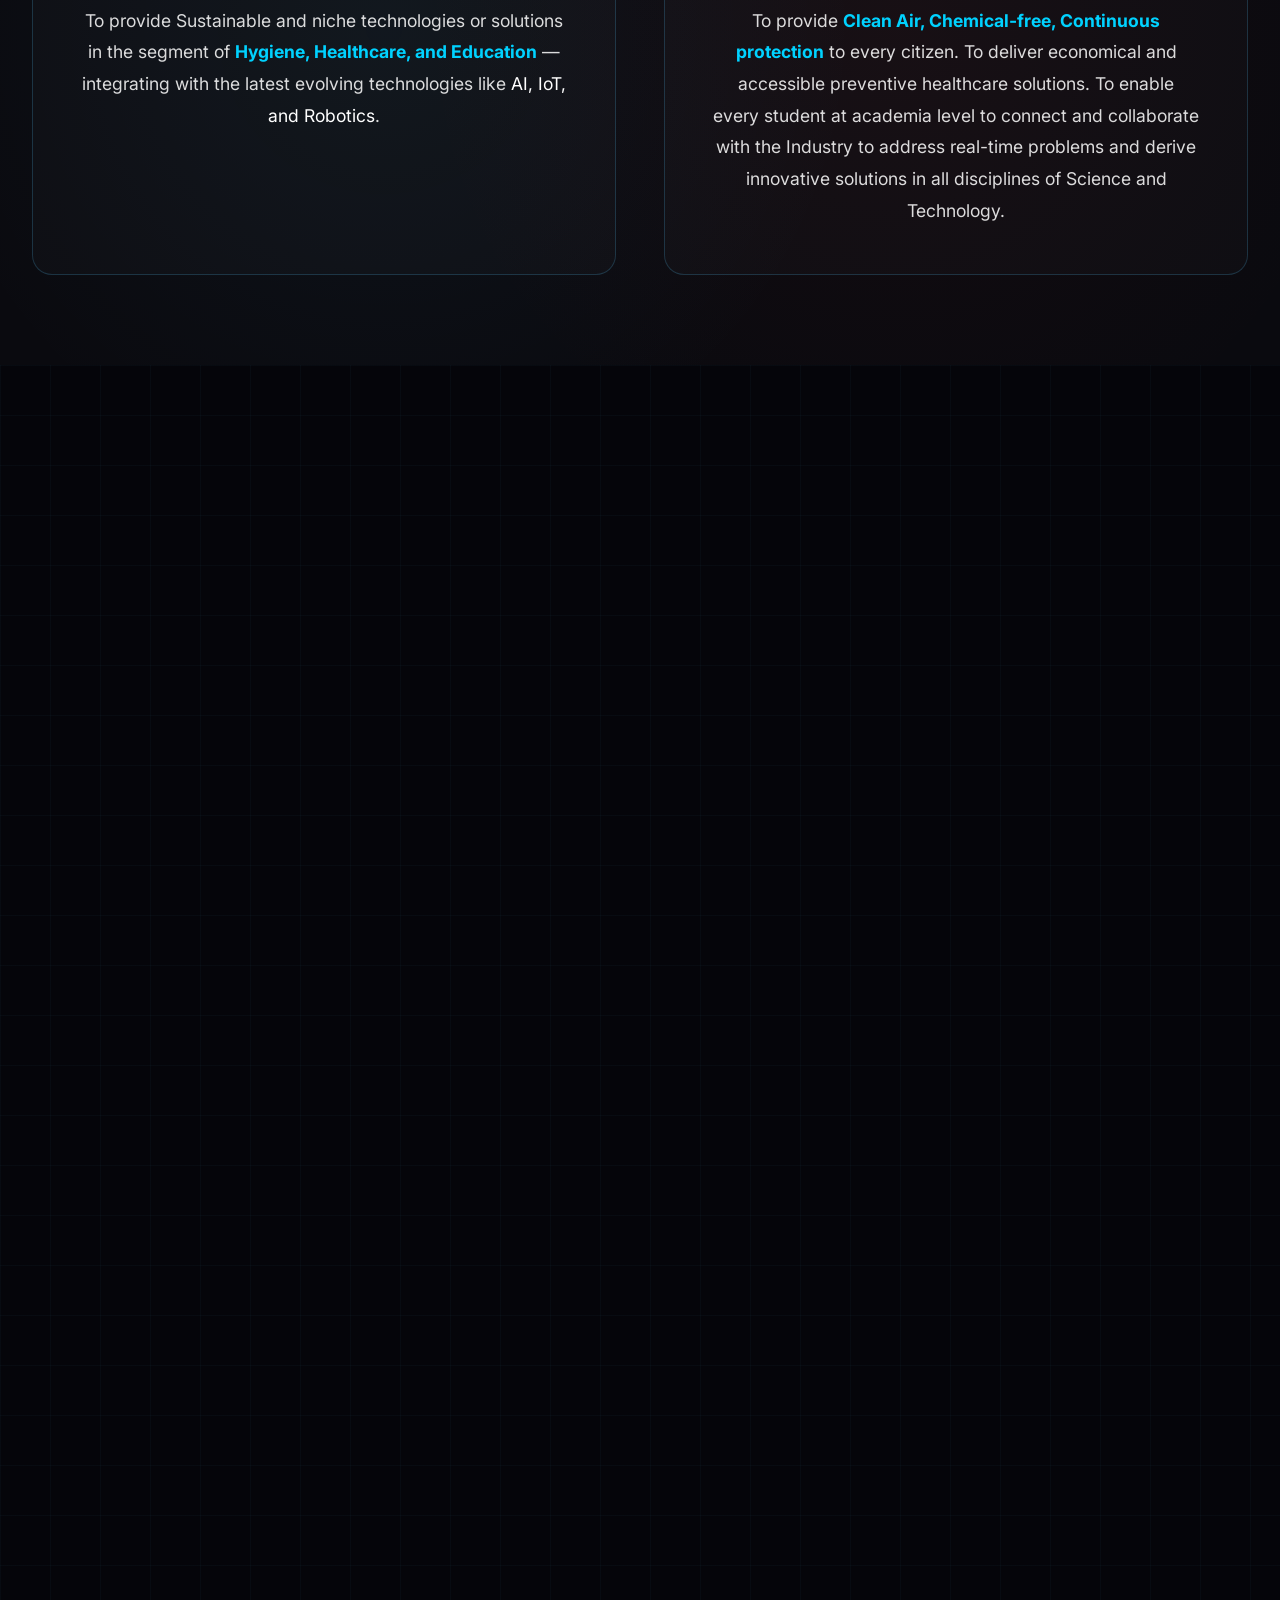
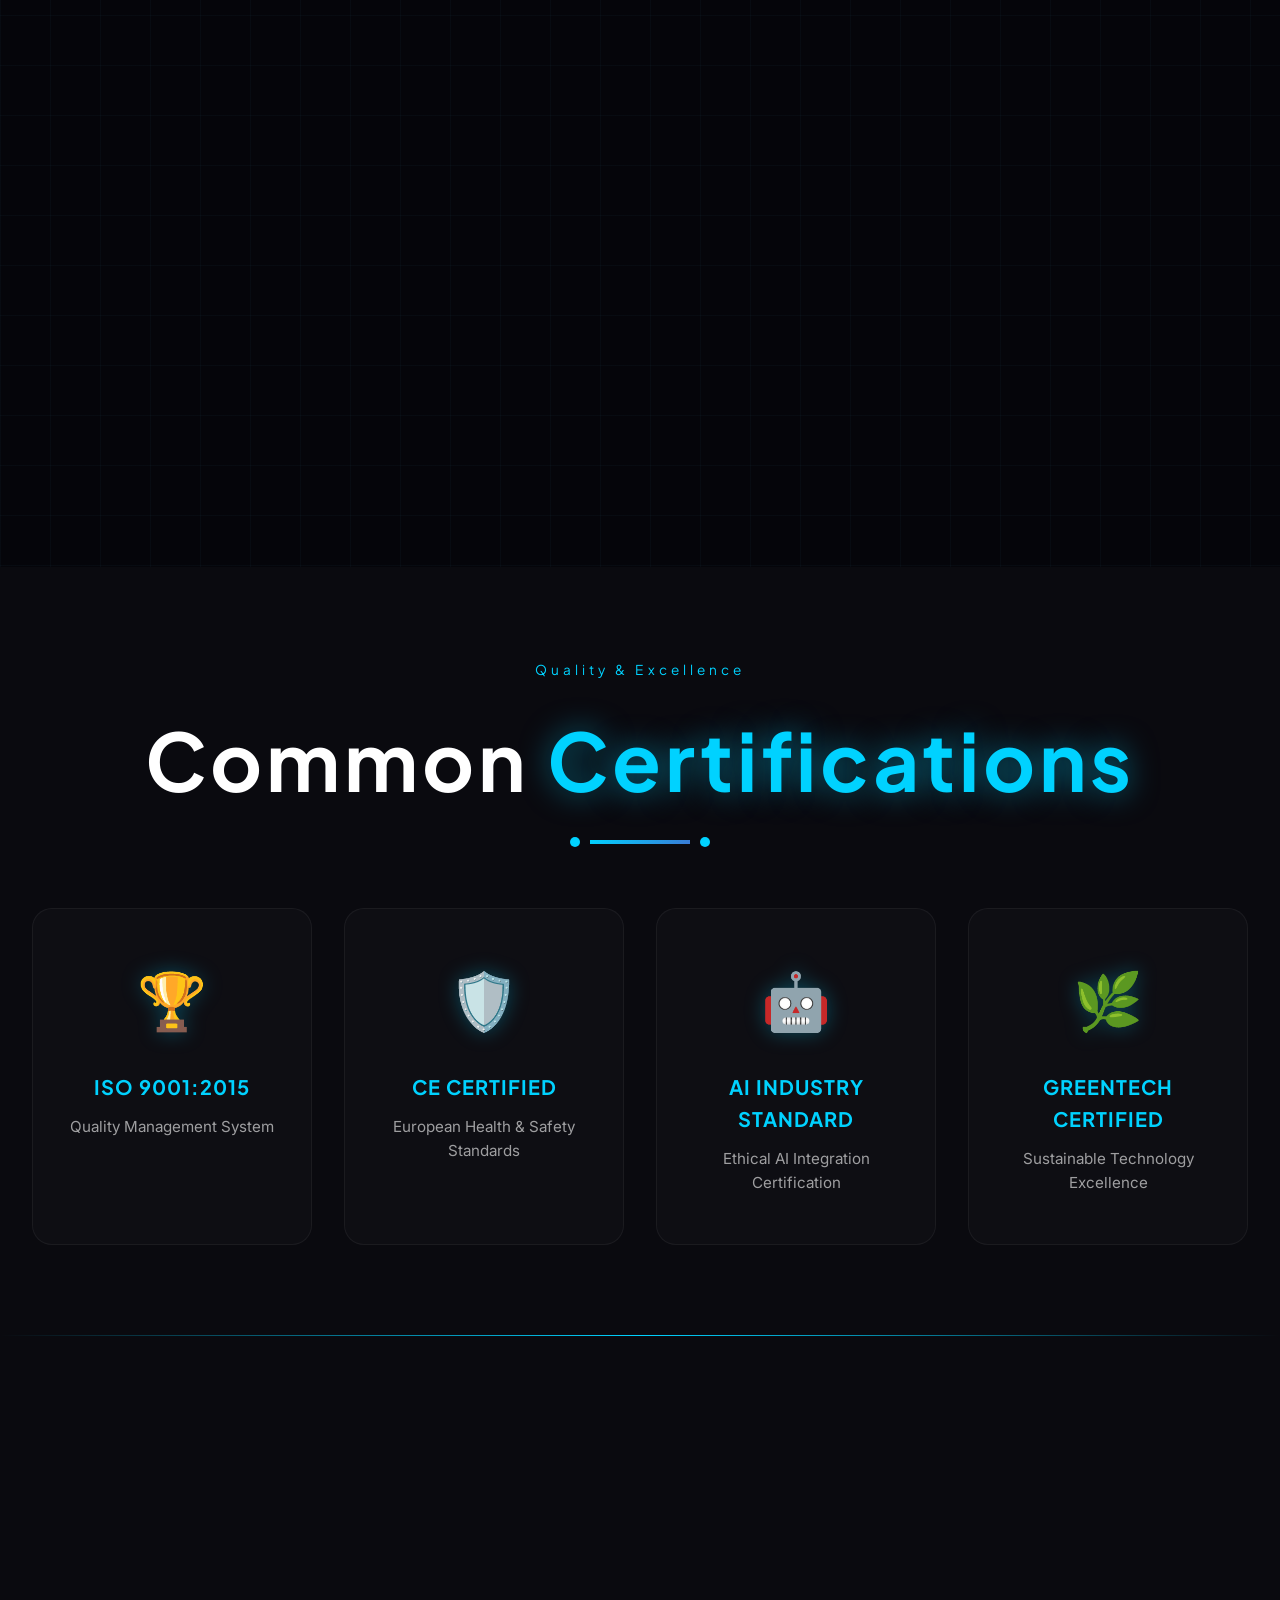
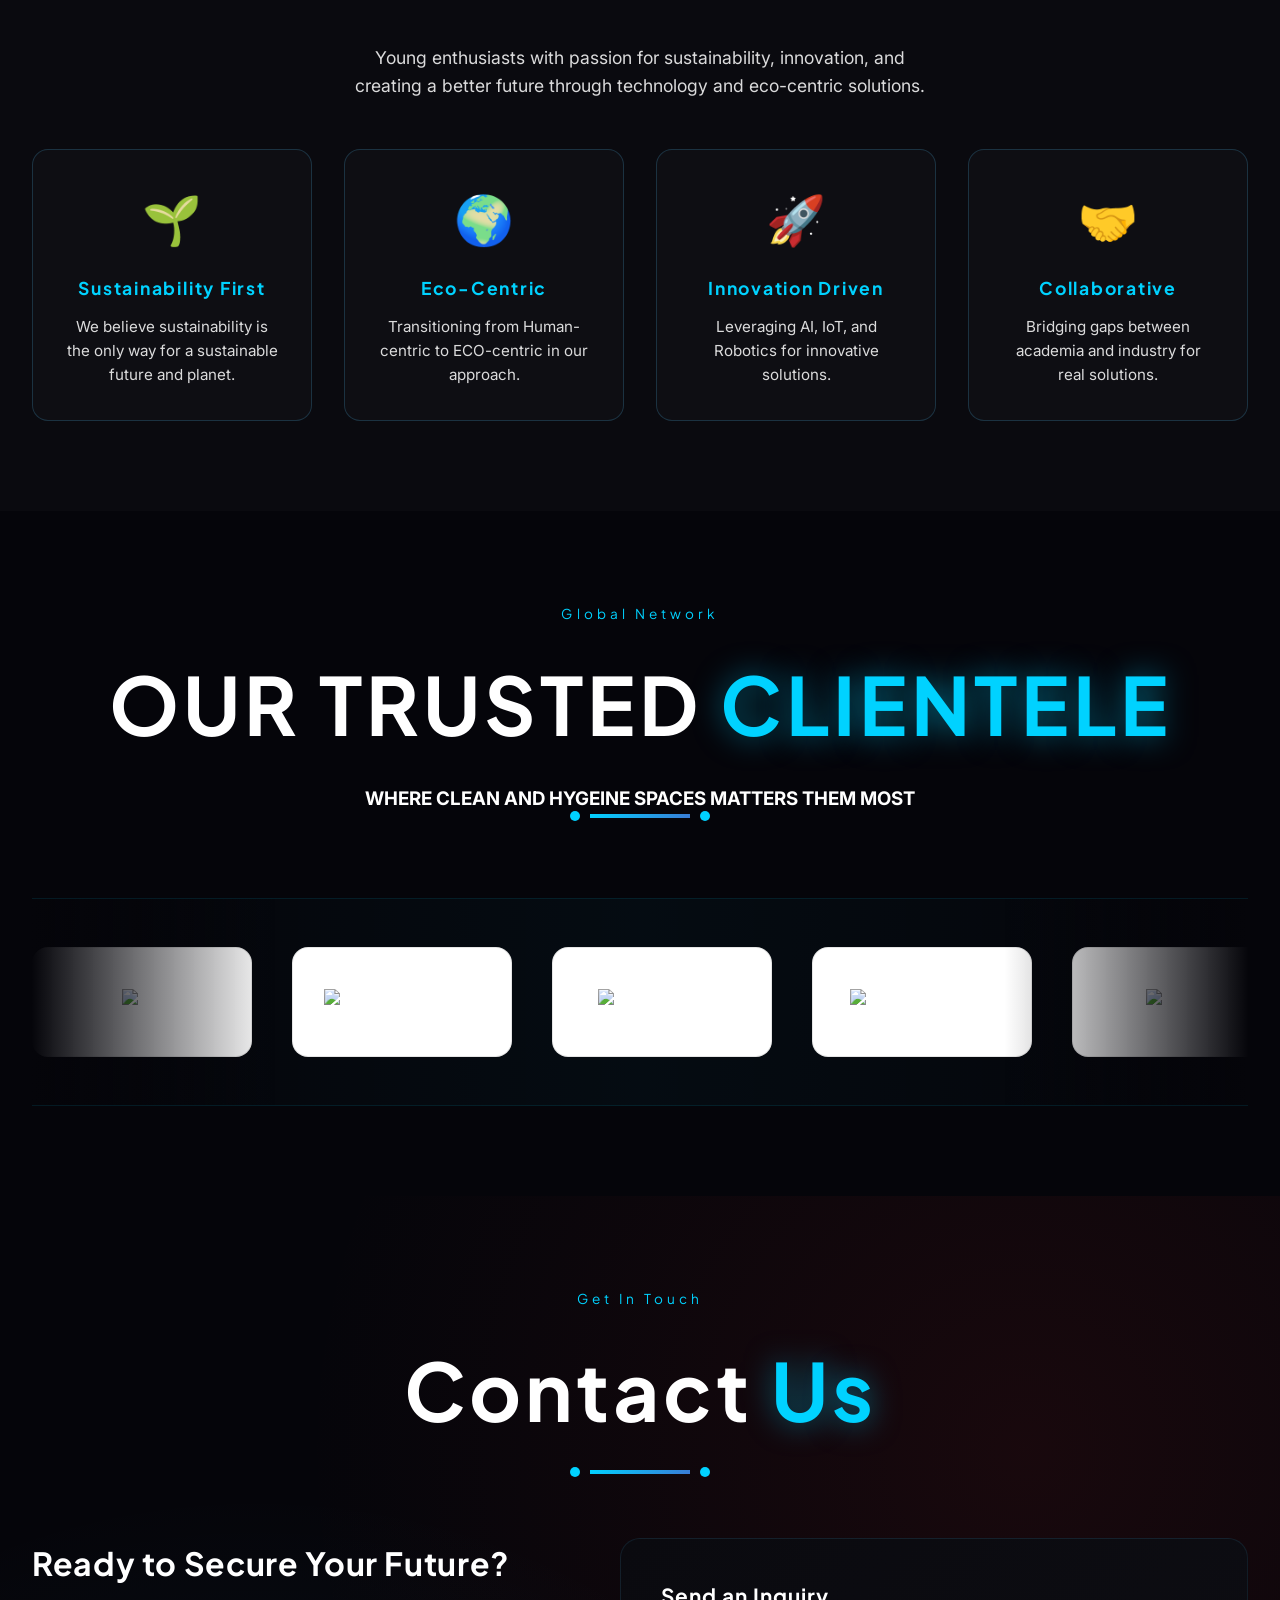
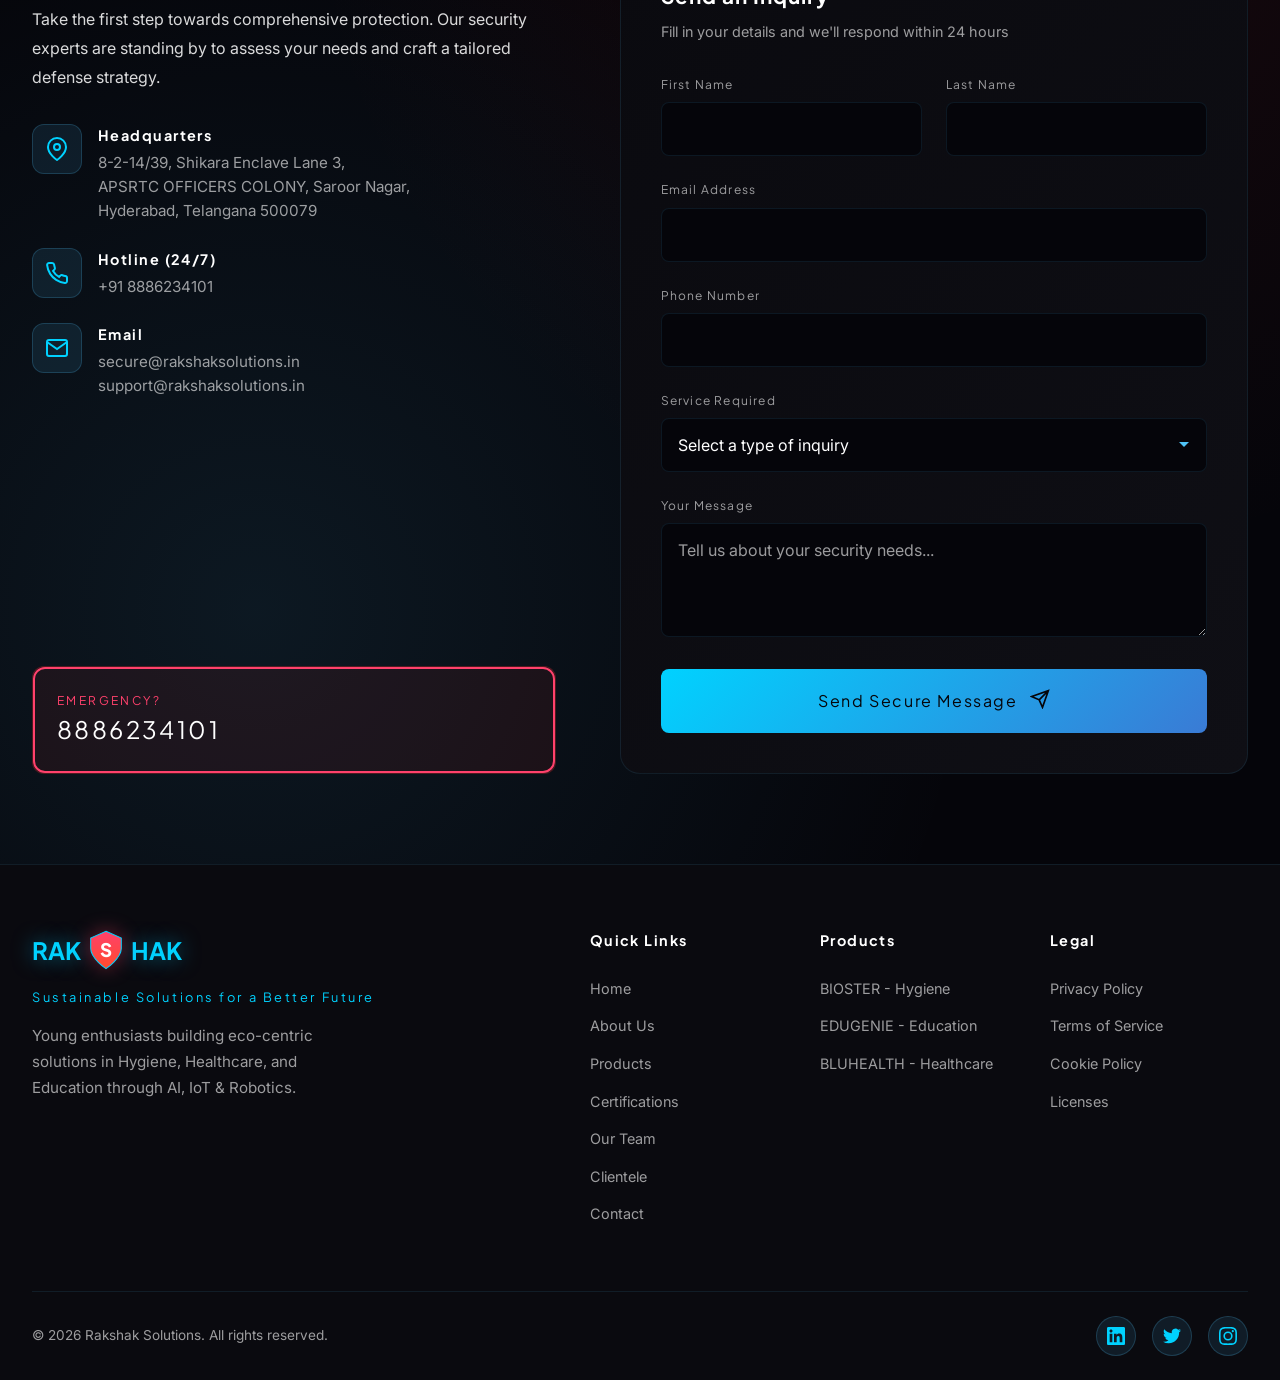
==== commit 4c872374: "fix: minor change" ====
--- a/index.html
+++ b/index.html
@@ -274,6 +274,18 @@
                 <li><a href="#team" class="nav-link">Team</a></li>
                 <li><a href="#clientele" class="nav-link">Clientele</a></li>
                 <li><a href="#contact" class="nav-link">Contact</a></li>
+                <style>
+                    /* Show only on screens smaller than 768px */
+                    @media (max-width: 767px) {
+                        #mobile-demo-link { display: block !important; }
+                    }
+                    </style>
+
+                    <!-- Initial state is hidden via inline style -->
+                    <li id="mobile-demo-link" style="display: none;">
+                    <a href="demo.html" class="nav-link">Book a Demo</a>
+                    </li>
+                <!-- <li><a href="demo.html" class="nav-link d-block d-md-none">Book a Demo</a></li> -->
                 <li><a href="demo.html" class="nav-link btn-nav">Book a Demo</a></li>
             </ul>
         </div>
